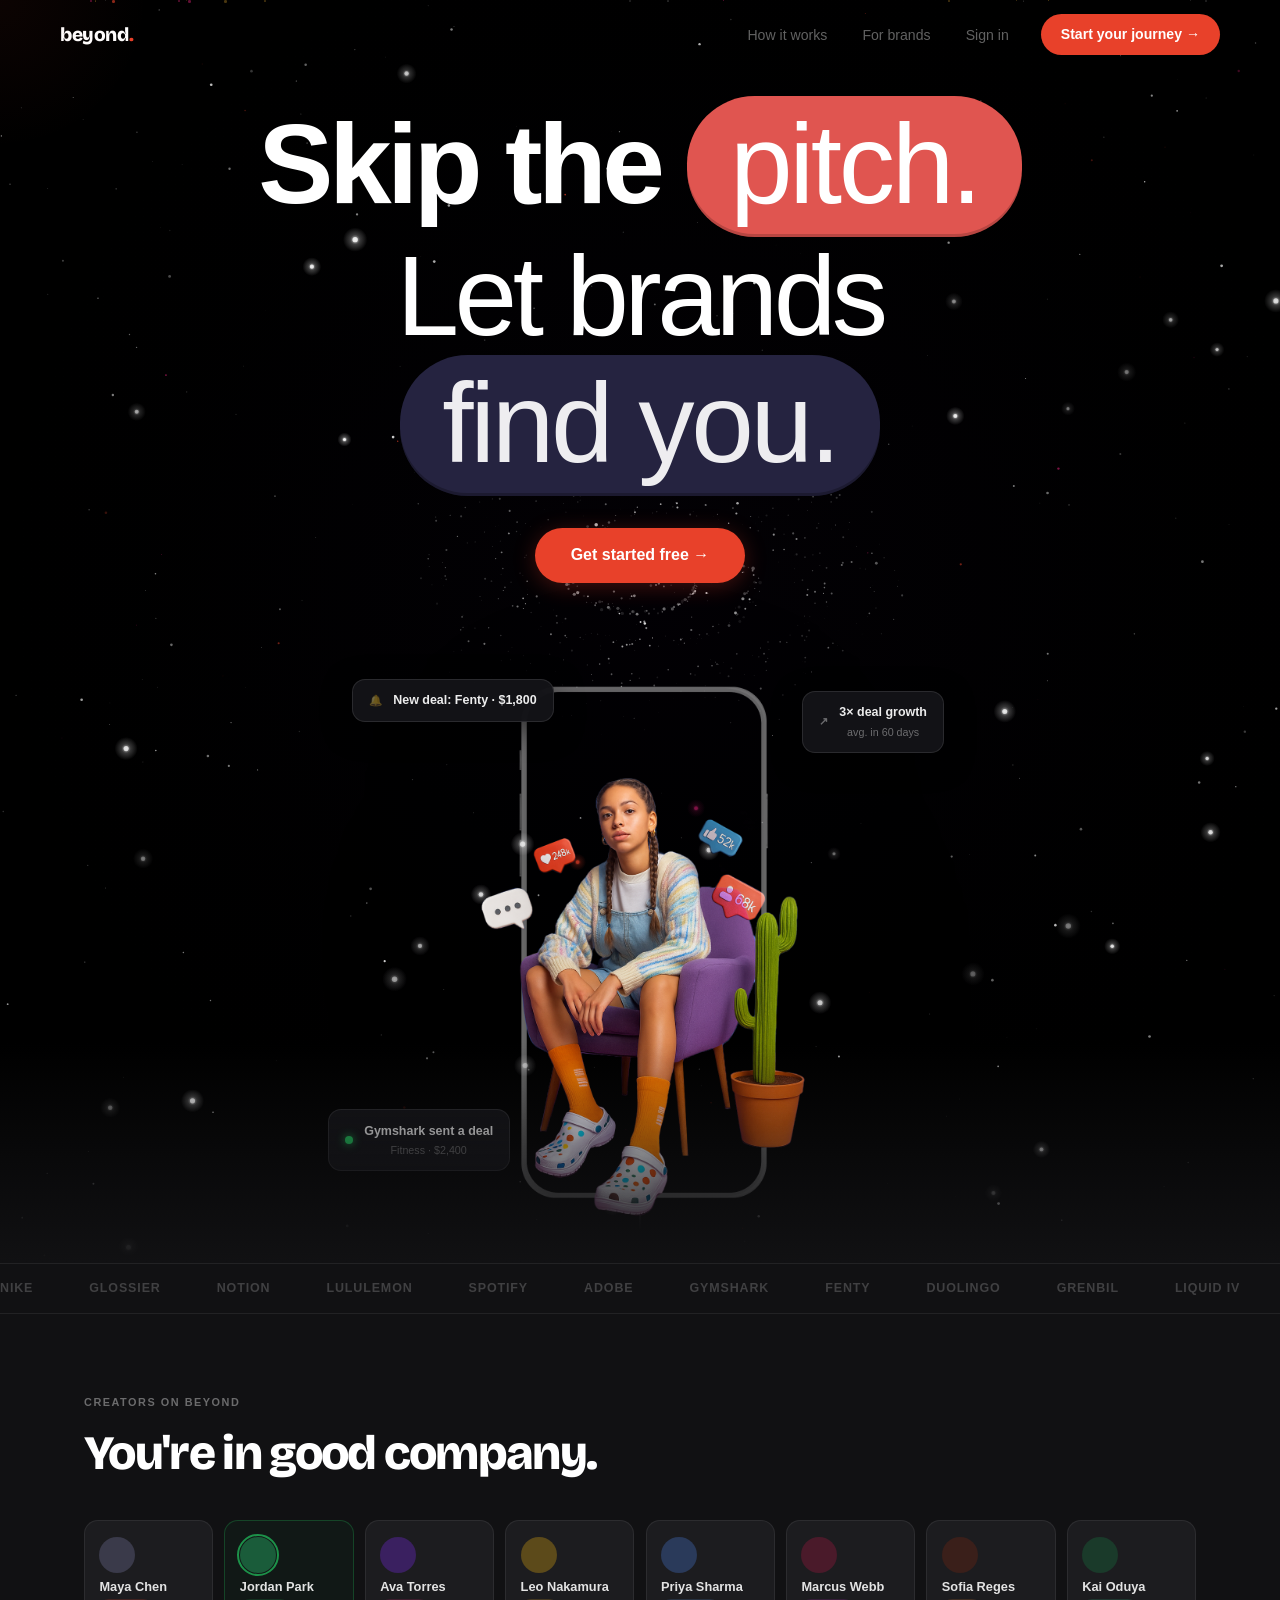
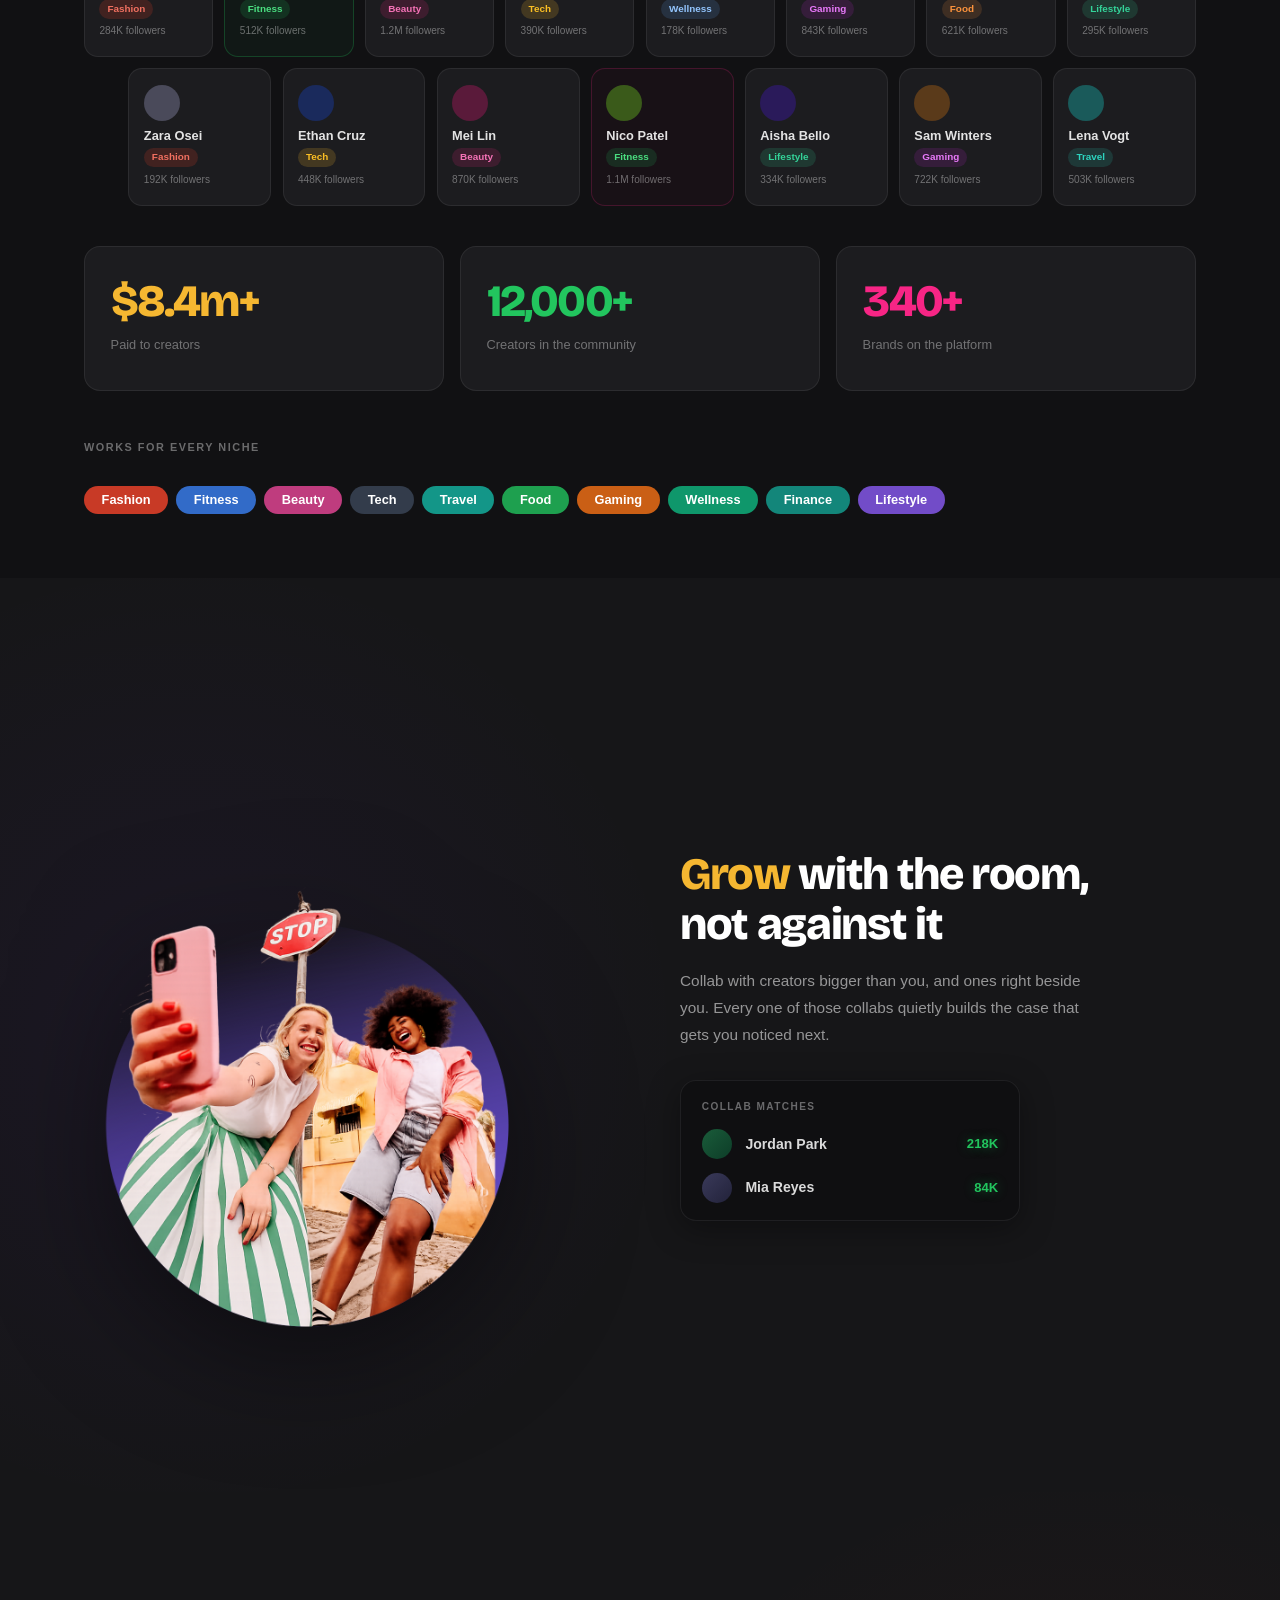
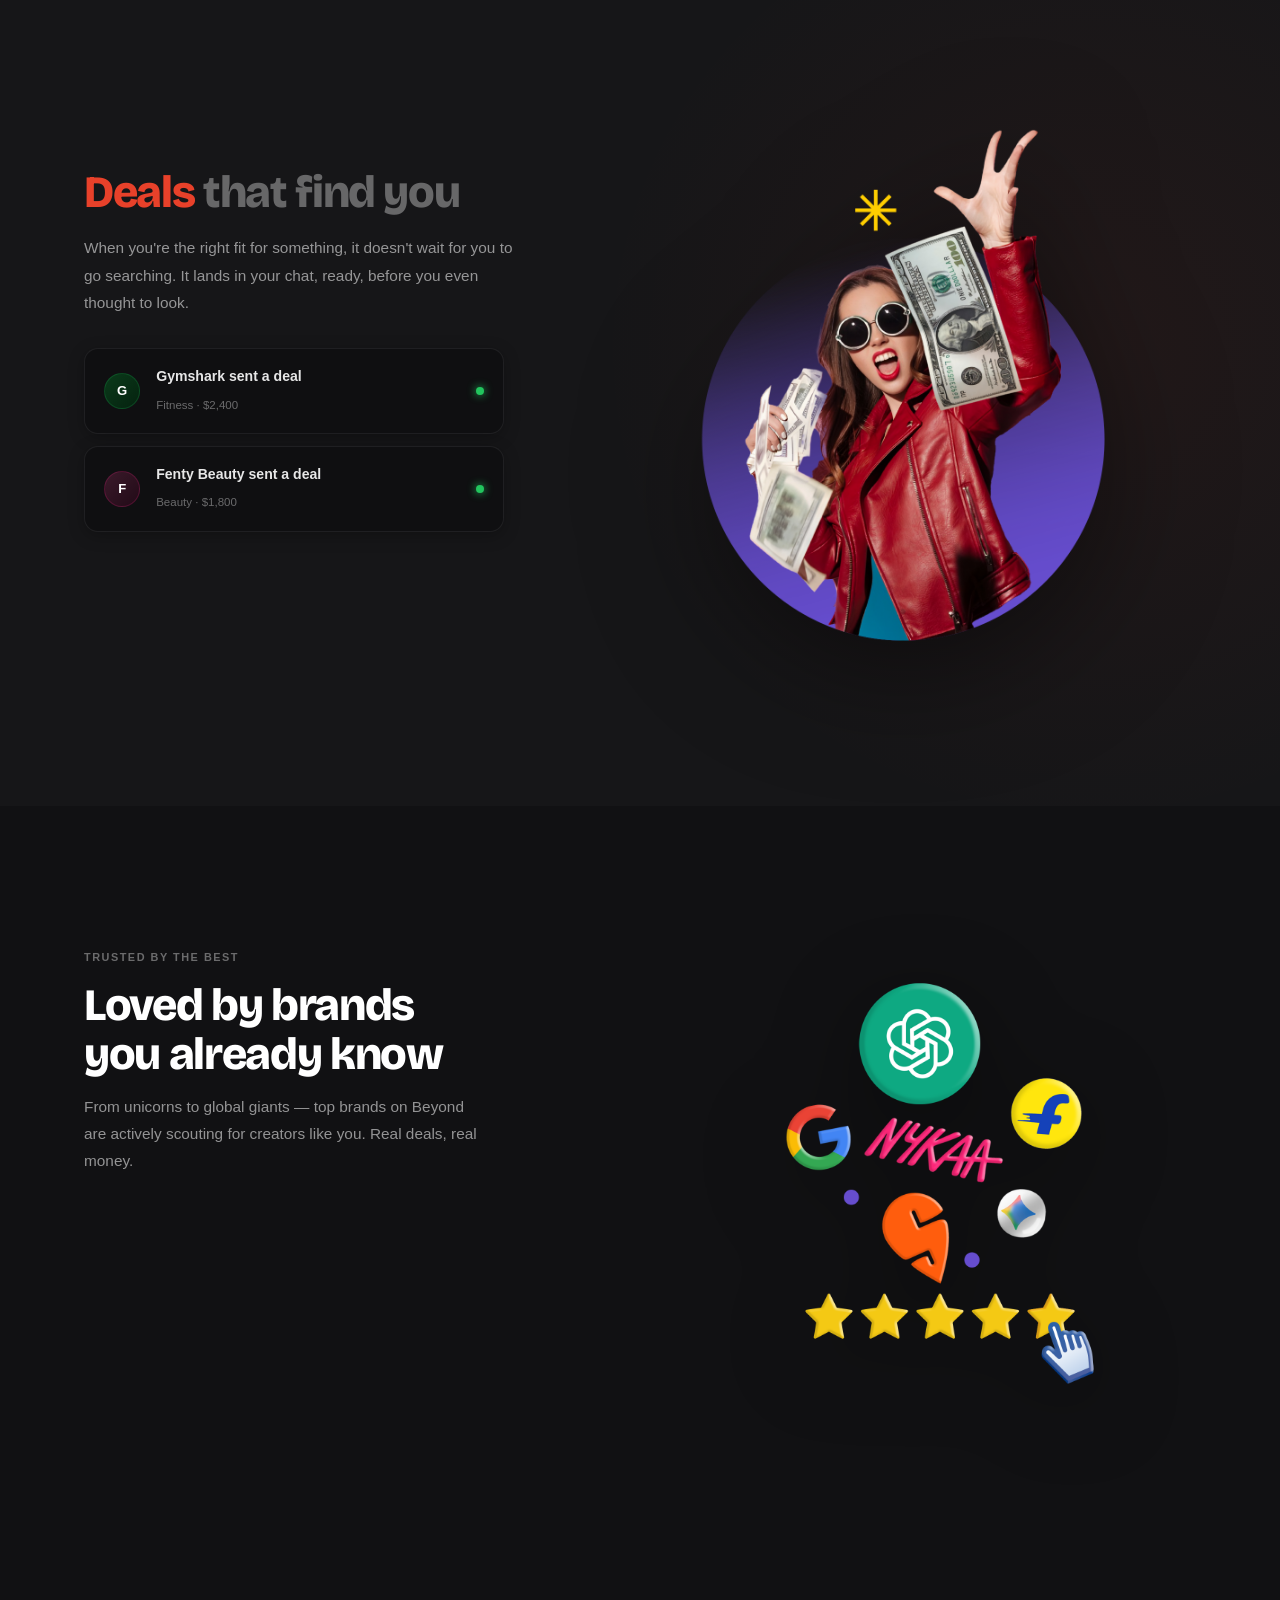
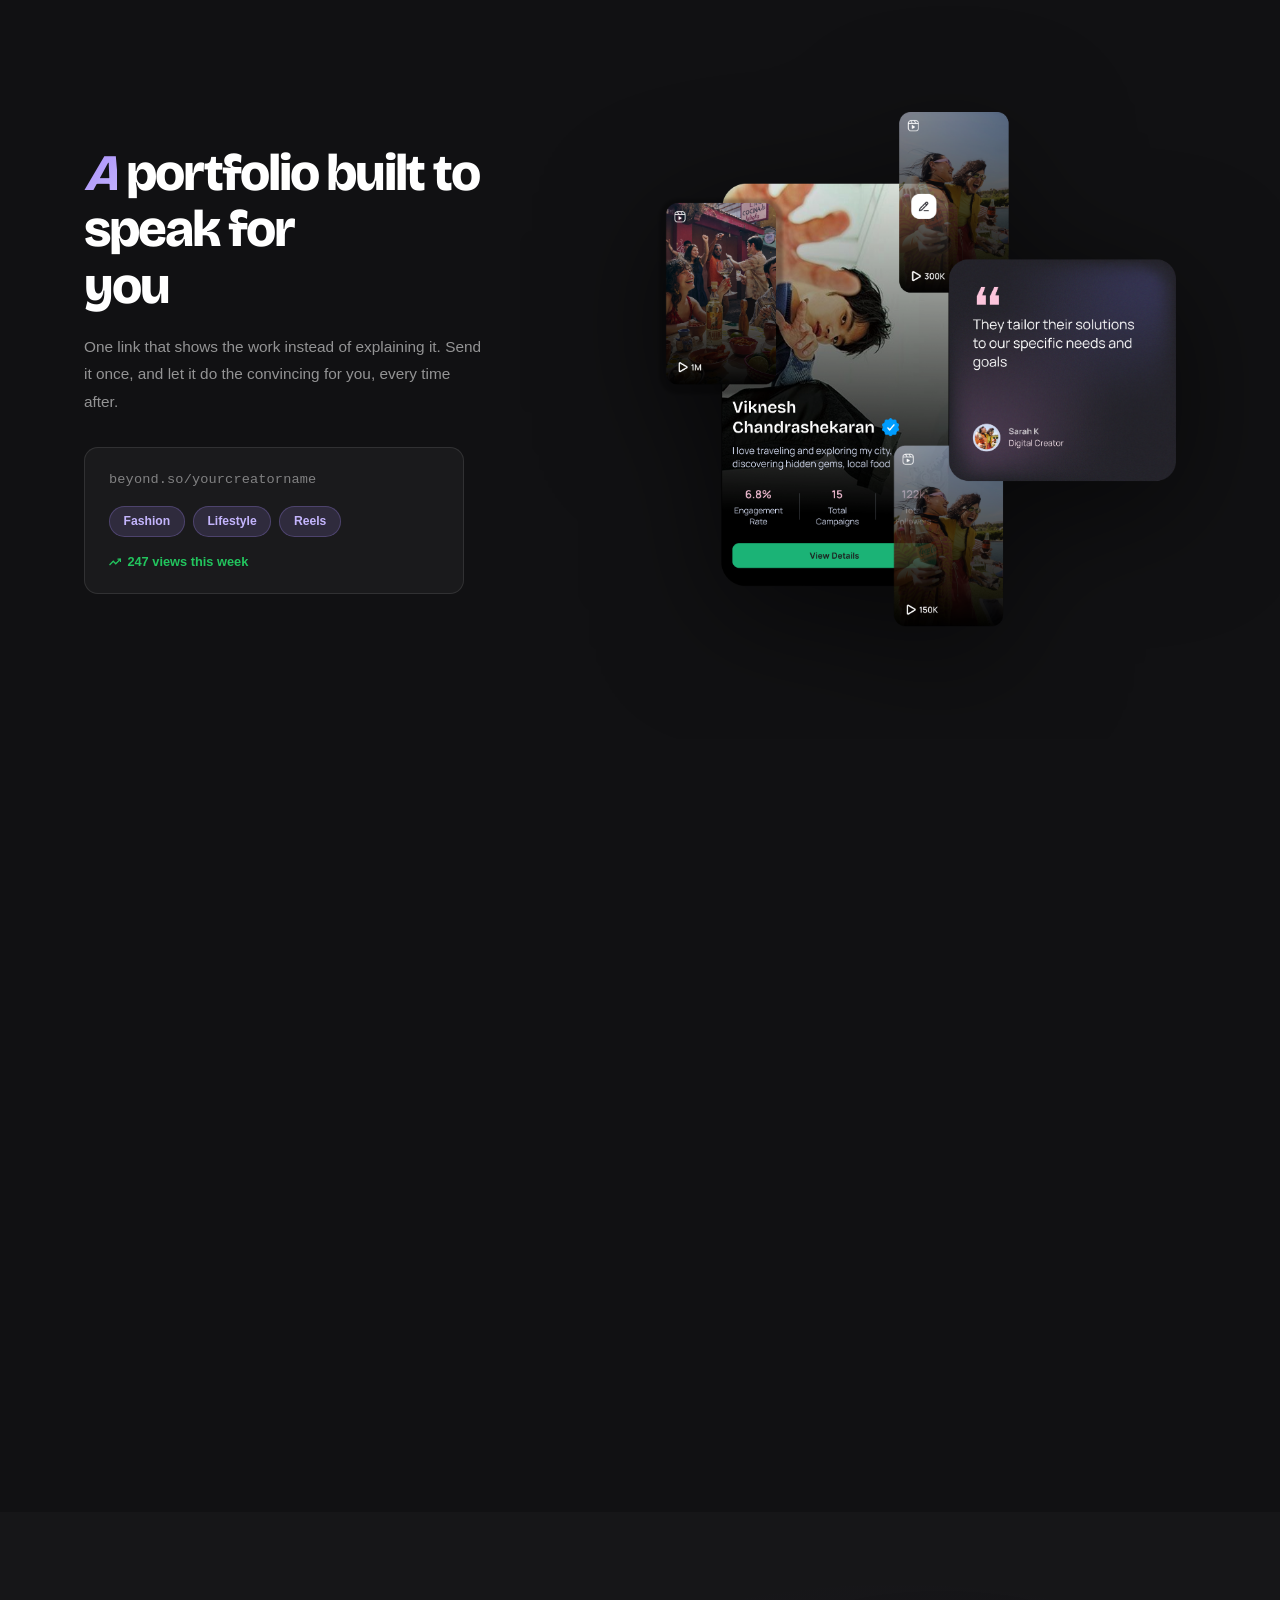
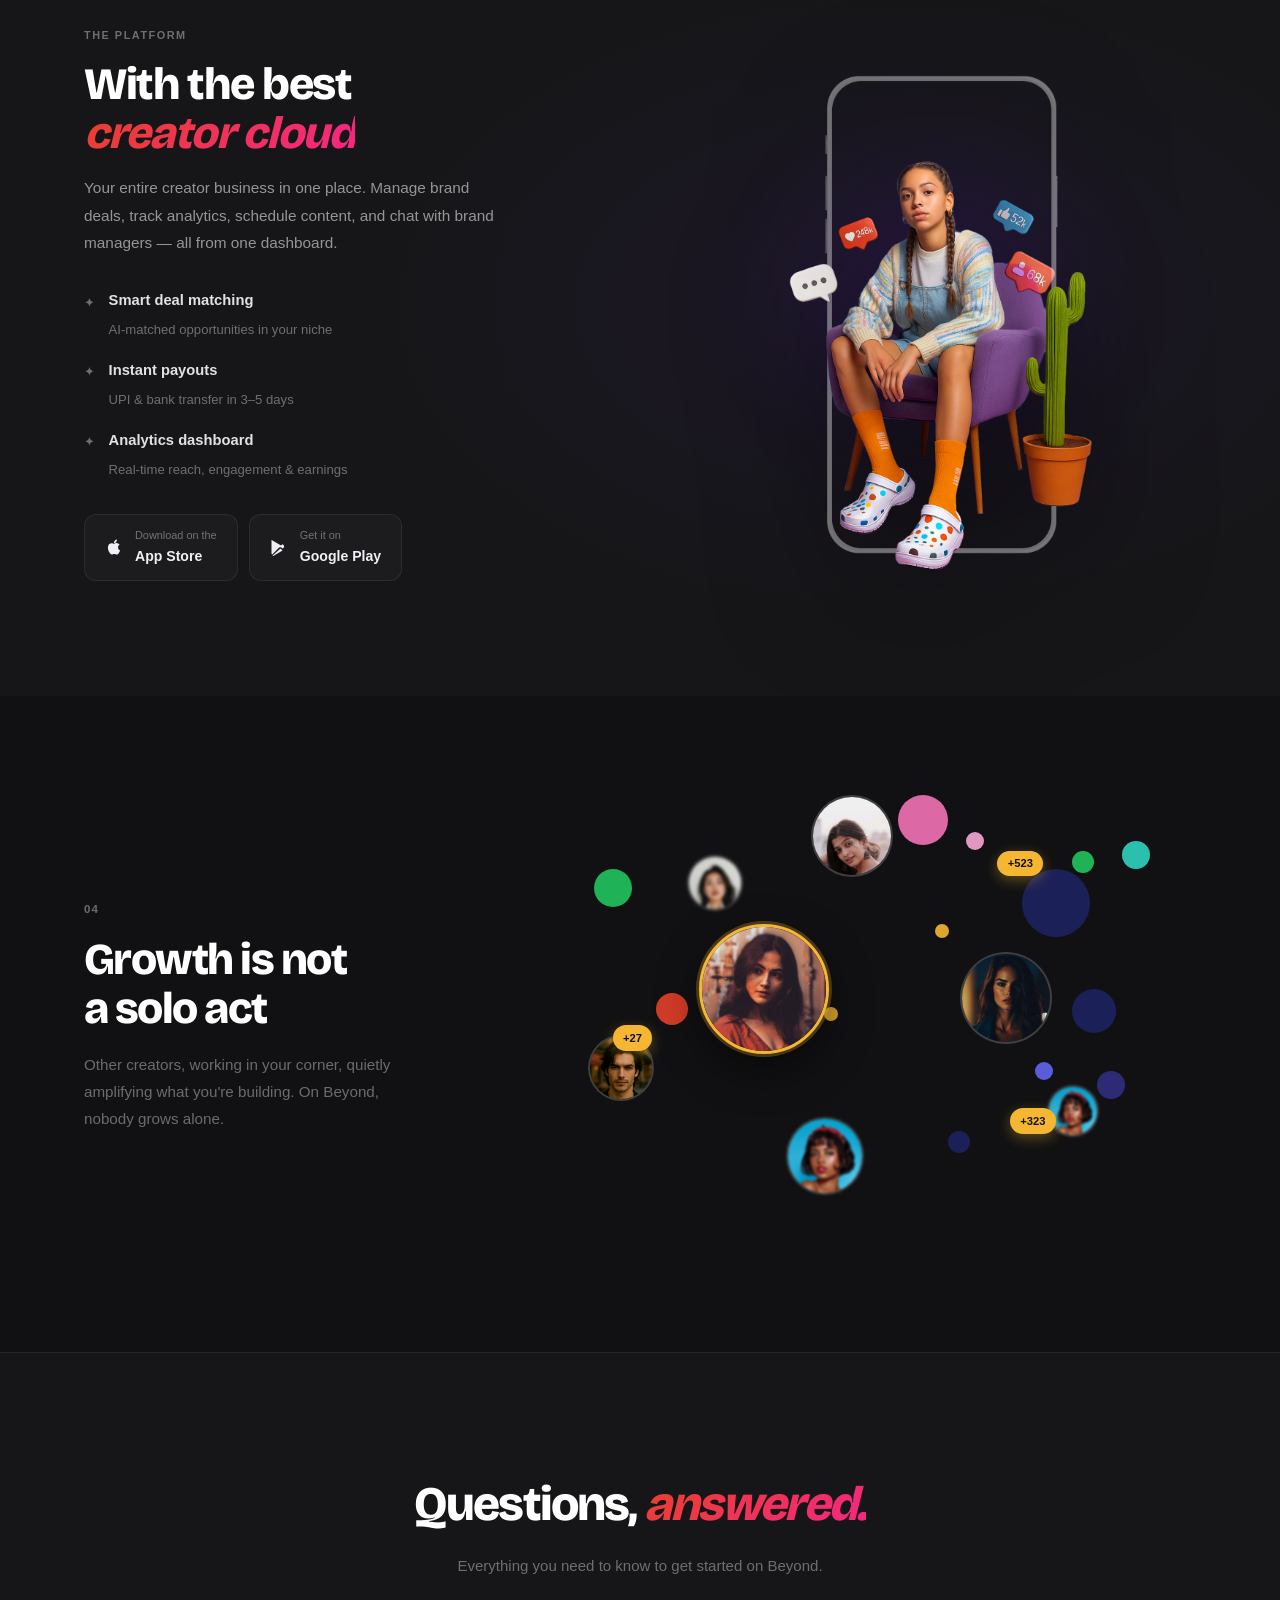
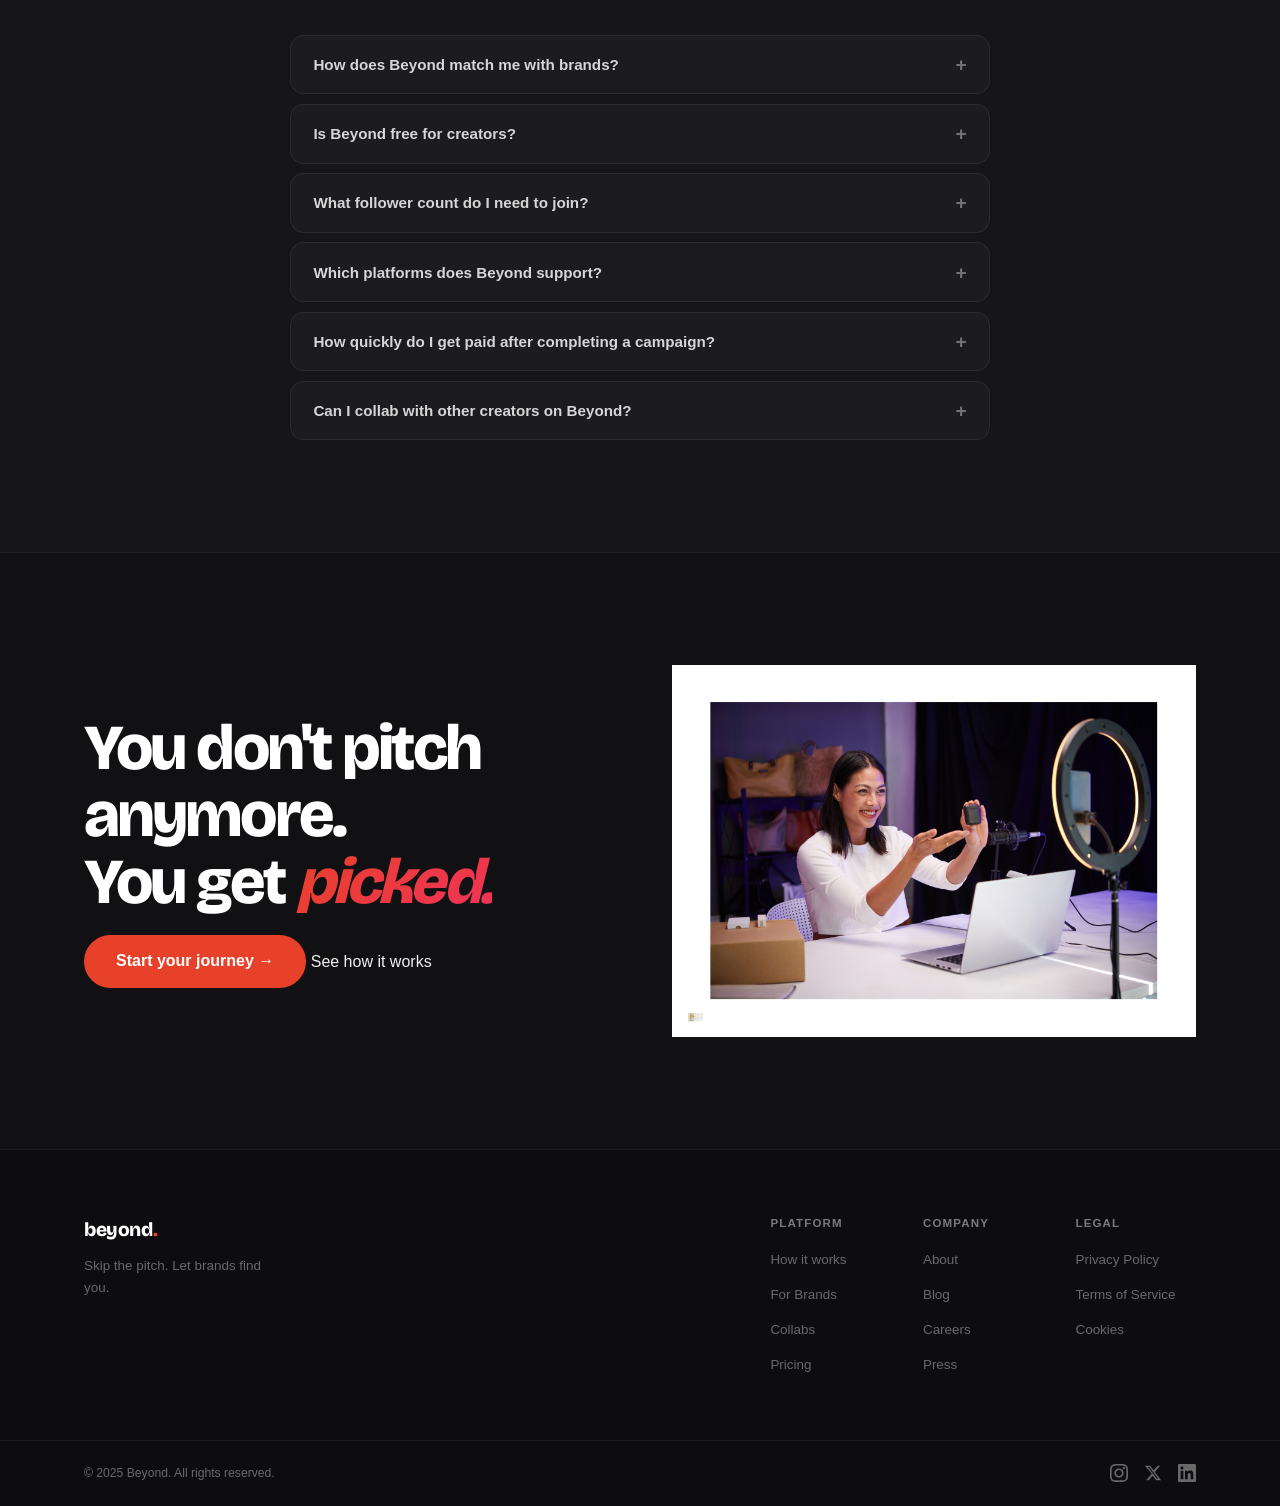
==== index.html @ c661ac60 "Update index.html" ====
<!DOCTYPE html>
<html lang="en">
<head>
  <meta charset="UTF-8" />
  <meta name="viewport" content="width=device-width, initial-scale=1.0" />
  <title>Beyond — Skip the Pitch. Let Brands Find You.</title>
  <meta name="description" content="Beyond connects creators with top brands. No pitching. No waiting. Let brands discover you and get paid for content you love creating." />
  <link rel="preconnect" href="https://fonts.googleapis.com" />
  <link rel="preconnect" href="https://fonts.gstatic.com" crossorigin />
  <link href="https://fonts.googleapis.com/css2?family=Bricolage+Grotesque:opsz,wght@12..96,300;12..96,400;12..96,500;12..96,600;12..96,700;12..96,800&display=swap" rel="stylesheet" />
  <link href="https://api.fontshare.com/v2/css?f[]=cabinet-grotesk@100,200,300,400,500,600,700,800,900&display=swap" rel="stylesheet" />
  <link rel="stylesheet" href="style.css" />
</head>
<body>

  <!-- ═══════════════════ NAV ═══════════════════ -->
  <nav class="nav" id="navbar">
    <div class="nav__inner">
      <div class="nav__left">
        <a href="#" class="nav__logo">beyond<span class="logo-dot">.</span></a>
      </div>
      <ul class="nav__links">
        <li><a href="#how-it-works">How it works</a></li>
        <li><a href="#brands">For brands</a></li>
        <li><a href="#signin">Sign in</a></li>
      </ul>
      <a href="#" class="nav__cta" id="navCta">Start your journey →</a>
      <button class="nav__hamburger" id="hamburger" aria-label="Open menu">
        <span></span><span></span><span></span>
      </button>
    </div>
  </nav>

  <!-- Mobile Nav -->
  <div class="mobile-nav" id="mobileNav">
    <button class="mobile-nav__close" id="mobileClose">✕</button>
    <ul>
      <li><a href="#how-it-works">How it works</a></li>
      <li><a href="#brands">For brands</a></li>
      <li><a href="#signin">Sign in</a></li>
    </ul>
    <a href="#" class="nav__cta" style="width:100%;justify-content:center;">Start your journey →</a>
  </div>
  <div class="nav-overlay" id="navOverlay"></div>

  <main>

    <!-- ═══════════════════ HERO ═══════════════════ -->
    <section class="hero" id="home">
      <!-- Three.js 3D background canvas -->
      <canvas id="hero3d" class="hero__3d"></canvas>

      <div class="hero__particles" id="particles"></div>

      <div class="hero__text" data-aos="fade-up">
        <h1 class="hero__headline">
          Skip the <span class="pill pill--red">pitch.</span><br />
          <span class="brands">Let brands</span><br />
          <span class="pill pill--navy">find you.</span>
        </h1>
        <div class="hero__cta-wrap">
          <a href="#" class="btn-hero" id="heroBtn">Get started free →</a>
        </div>
      </div>

      <div class="hero__visual" data-aos="fade-up" data-aos-delay="200">
        <!-- Top-left notification card -->
        <div class="hero__card hero__card--tl">
          <span class="hcard-icon">🔔</span>
          <div>
            <strong>New deal: Fenty · $1,800</strong>
          </div>
        </div>
        <!-- Top-right growth card -->
        <div class="hero__card hero__card--tr">
          <span class="hcard-arrow">↗</span>
          <div>
            <strong>3× deal growth</strong>
            <span>avg. in 60 days</span>
          </div>
        </div>
        <!-- Phone image -->
        <img src="hero-phone.png" alt="Creator in phone frame with deal notifications" class="hero__phone floating" />
        <!-- Bottom-left deal card -->
        <div class="hero__card hero__card--bl">
          <span class="hcard-dot hcard-dot--green"></span>
          <div>
            <strong>Gymshark sent a deal</strong>
            <span>Fitness · $2,400</span>
          </div>
        </div>
      </div>

      <div class="hero__scroll">
        <span>Scroll</span>
        <div class="scroll-line"></div>
      </div>
    </section>

    <!-- ═══════════════════ MARQUEE ═══════════════════ -->
    <section class="marquee-section">
      <div class="marquee-inner">
        <span>Nike</span><span>Glossier</span><span>Notion</span>
        <span>Lululemon</span><span>Spotify</span><span>Adobe</span>
        <span>Gymshark</span><span>Fenty</span><span>Duolingo</span>
        <span>Grenbil</span><span>Liquid IV</span><span>BYBRE</span>
        <span>Nike</span><span>Glossier</span><span>Notion</span>
        <span>Lululemon</span><span>Spotify</span><span>Adobe</span>
        <span>Gymshark</span><span>Fenty</span><span>Duolingo</span>
        <span>Grenbil</span><span>Liquid IV</span><span>BYBRE</span>
      </div>
    </section>

    <!-- ═══════════════════ CREATORS ═══════════════════ -->
    <section class="creators" id="how-it-works">
      <div class="container">
        <div class="creators__header" data-aos="fade-up">
          <p class="section-label">CREATORS ON BEYOND</p>
          <h2 class="creators__title">You're in good company.</h2>
        </div>

        <div class="creators__grid" data-aos="fade-up" data-aos-delay="100">
          <!-- Row 1 -->
          <div class="creators__row">
            <div class="ccard">
              <div class="ccard__av" style="--av:#3a3a4a"></div>
              <span class="ccard__name">Maya Chen</span>
              <span class="ccard__niche niche--fashion">Fashion</span>
              <span class="ccard__fans">284K followers</span>
            </div>
            <div class="ccard ccard--hl">
              <div class="ccard__av" style="--av:#1a5c3a">
                <div class="av-ring"></div>
              </div>
              <span class="ccard__name">Jordan Park</span>
              <span class="ccard__niche niche--fitness">Fitness</span>
              <span class="ccard__fans">512K followers</span>
            </div>
            <div class="ccard">
              <div class="ccard__av" style="--av:#3a2060"></div>
              <span class="ccard__name">Ava Torres</span>
              <span class="ccard__niche niche--beauty">Beauty</span>
              <span class="ccard__fans">1.2M followers</span>
            </div>
            <div class="ccard">
              <div class="ccard__av" style="--av:#5c4a1a"></div>
              <span class="ccard__name">Leo Nakamura</span>
              <span class="ccard__niche niche--tech">Tech</span>
              <span class="ccard__fans">390K followers</span>
            </div>
            <div class="ccard">
              <div class="ccard__av" style="--av:#2a3a5a"></div>
              <span class="ccard__name">Priya Sharma</span>
              <span class="ccard__niche niche--wellness">Wellness</span>
              <span class="ccard__fans">178K followers</span>
            </div>
            <div class="ccard">
              <div class="ccard__av" style="--av:#4a1a2a"></div>
              <span class="ccard__name">Marcus Webb</span>
              <span class="ccard__niche niche--gaming">Gaming</span>
              <span class="ccard__fans">843K followers</span>
            </div>
            <div class="ccard">
              <div class="ccard__av" style="--av:#3a1f1a"></div>
              <span class="ccard__name">Sofia Reges</span>
              <span class="ccard__niche niche--food">Food</span>
              <span class="ccard__fans">621K followers</span>
            </div>
            <div class="ccard">
              <div class="ccard__av" style="--av:#1a3a2a"></div>
              <span class="ccard__name">Kai Oduya</span>
              <span class="ccard__niche niche--lifestyle">Lifestyle</span>
              <span class="ccard__fans">295K followers</span>
            </div>
          </div>
          <!-- Row 2 (slightly offset) -->
          <div class="creators__row creators__row--shift">
            <div class="ccard">
              <div class="ccard__av" style="--av:#4a4a5a"></div>
              <span class="ccard__name">Zara Osei</span>
              <span class="ccard__niche niche--fashion">Fashion</span>
              <span class="ccard__fans">192K followers</span>
            </div>
            <div class="ccard">
              <div class="ccard__av" style="--av:#1a2a5c"></div>
              <span class="ccard__name">Ethan Cruz</span>
              <span class="ccard__niche niche--tech">Tech</span>
              <span class="ccard__fans">448K followers</span>
            </div>
            <div class="ccard">
              <div class="ccard__av" style="--av:#5a1a3a"></div>
              <span class="ccard__name">Mei Lin</span>
              <span class="ccard__niche niche--beauty">Beauty</span>
              <span class="ccard__fans">870K followers</span>
            </div>
            <div class="ccard ccard--hl2">
              <div class="ccard__av" style="--av:#3a5a1a"></div>
              <span class="ccard__name">Nico Patel</span>
              <span class="ccard__niche niche--fitness">Fitness</span>
              <span class="ccard__fans">1.1M followers</span>
            </div>
            <div class="ccard">
              <div class="ccard__av" style="--av:#2a1a5a"></div>
              <span class="ccard__name">Aisha Bello</span>
              <span class="ccard__niche niche--lifestyle">Lifestyle</span>
              <span class="ccard__fans">334K followers</span>
            </div>
            <div class="ccard">
              <div class="ccard__av" style="--av:#5a3a1a"></div>
              <span class="ccard__name">Sam Winters</span>
              <span class="ccard__niche niche--gaming">Gaming</span>
              <span class="ccard__fans">722K followers</span>
            </div>
            <div class="ccard">
              <div class="ccard__av" style="--av:#1a5a5a"></div>
              <span class="ccard__name">Lena Vogt</span>
              <span class="ccard__niche niche--travel">Travel</span>
              <span class="ccard__fans">503K followers</span>
            </div>
          </div>
        </div>

        <!-- Stats -->
        <div class="stats-grid" data-aos="fade-up" data-aos-delay="150">
          <div class="stat-card">
            <span class="stat-num stat--yellow" id="stat1">$8.4m+</span>
            <span class="stat-lbl">Paid to creators</span>
          </div>
          <div class="stat-card">
            <span class="stat-num stat--green" id="stat2">12,000+</span>
            <span class="stat-lbl">Creators in the community</span>
          </div>
          <div class="stat-card">
            <span class="stat-num stat--pink" id="stat3">340+</span>
            <span class="stat-lbl">Brands on the platform</span>
          </div>
        </div>

        <!-- Niche pills -->
        <div class="niches" data-aos="fade-up" data-aos-delay="200">
          <p class="section-label">WORKS FOR EVERY NICHE</p>
          <div class="niches__row">
            <button class="npill npill--fashion">Fashion</button>
            <button class="npill npill--fitness">Fitness</button>
            <button class="npill npill--beauty">Beauty</button>
            <button class="npill npill--tech">Tech</button>
            <button class="npill npill--travel">Travel</button>
            <button class="npill npill--food">Food</button>
            <button class="npill npill--gaming">Gaming</button>
            <button class="npill npill--wellness">Wellness</button>
            <button class="npill npill--finance">Finance</button>
            <button class="npill npill--lifestyle">Lifestyle</button>
          </div>
        </div>
      </div>
    </section>

    <!-- ═══════════════════ GROW — COLLAB ═══════════════════ -->
    <section class="fsec" id="grow">
      <div class="container fsec__inner">
        <div class="fsec__img-col" data-aos="fade-right">
          <img src="girls-selfie.png" alt="Two creators taking a selfie" class="fsec__circle-img floating-slow" />
        </div>
        <div class="fsec__text-col" data-aos="fade-left">
          <h2 class="fsec__title">
            <span class="accent-yellow">Grow</span> with the room,<br />not against it
          </h2>
          <p class="fsec__body">
            Collab with creators bigger than you, and ones right beside you. Every one of those collabs quietly builds the case that gets you noticed next.
          </p>
          <div class="ui-panel" data-aos="fade-up" data-aos-delay="150">
            <span class="ui-panel__label">COLLAB MATCHES</span>
            <div class="ui-row">
              <div class="ui-av" style="background:linear-gradient(135deg,#1a5c3a,#0d3d28)"></div>
              <span class="ui-name">Jordan Park</span>
              <span class="ui-stat ui-stat--green">218K</span>
            </div>
            <div class="ui-row">
              <div class="ui-av" style="background:linear-gradient(135deg,#3a3a5a,#22223a)"></div>
              <span class="ui-name">Mia Reyes</span>
              <span class="ui-stat ui-stat--green">84K</span>
            </div>
          </div>
        </div>
      </div>
    </section>

    <!-- ═══════════════════ DEALS ═══════════════════ -->
    <section class="fsec fsec--flip" id="deals">
      <div class="container fsec__inner">
        <div class="fsec__text-col" data-aos="fade-right">
          <h2 class="fsec__title">
            <span class="accent-red">Deals</span>
            <span class="accent-muted"> that find you</span>
          </h2>
          <p class="fsec__body">
            When you're the right fit for something, it doesn't wait for you to go searching. It lands in your chat, ready, before you even thought to look.
          </p>
          <div class="deal-stack" id="dealStack">
            <div class="deal-card">
              <div class="deal-av deal-av--g">G</div>
              <div class="deal-info">
                <strong>Gymshark sent a deal</strong>
                <span>Fitness · $2,400</span>
              </div>
              <span class="deal-dot"></span>
            </div>
            <div class="deal-card">
              <div class="deal-av deal-av--f">F</div>
              <div class="deal-info">
                <strong>Fenty Beauty sent a deal</strong>
                <span>Beauty · $1,800</span>
              </div>
              <span class="deal-dot"></span>
            </div>
          </div>
        </div>
        <div class="fsec__img-col" data-aos="fade-left">
          <img src="money-girl.png" alt="Creator celebrating deals" class="fsec__circle-img floating-slow" />
        </div>
      </div>
    </section>

    <!-- ═══════════════════ SOCIAL PROOF / BRANDS ═══════════════════ -->
    <section class="brands-proof" id="brands">
      <div class="container brands-proof__inner">
        <div class="brands-proof__text" data-aos="fade-right">
          <p class="section-label">TRUSTED BY THE BEST</p>
          <h2 class="brands-proof__title">Loved by brands<br />you already know</h2>
          <p class="brands-proof__body">
            From unicorns to global giants — top brands on Beyond are actively scouting for creators like you. Real deals, real money.
          </p>
          <div class="brand-reviews">
            <div class="brev-card">
              <div class="brev-stars">★★★★★</div>
              <p>"Beyond tripled our influencer ROI in 3 months."</p>
              <span>— Growth Lead, Gymshark</span>
            </div>
            <div class="brev-card">
              <div class="brev-stars">★★★★★</div>
              <p>"The creator quality here is genuinely unmatched."</p>
              <span>— Marketing, Fenty Beauty</span>
            </div>
          </div>
        </div>
        <div class="brands-proof__image" data-aos="fade-left">
          <img src="brands-stars.png" alt="Top brand logos and 5-star ratings" class="floating" />
        </div>
      </div>
    </section>

    <!-- ═══════════════════ PORTFOLIO SECTION ═══════════════════ -->
    <section class="portfolio-sec" id="portfolio">
      <div class="container portfolio-sec__inner">

        <!-- LEFT TEXT -->
        <div class="portfolio-sec__text" data-aos="fade-right">
          <h2 class="portfolio-sec__title">
            <span class="portfolio-sec__a">A</span> portfolio built to<br />speak for<br />you
          </h2>
          <p class="portfolio-sec__body">
            One link that shows the work instead of explaining it. Send
            it once, and let it do the convincing for you, every time after.
          </p>

          <!-- URL preview card -->
          <div class="portfolio-card" data-aos="fade-up" data-aos-delay="150">
            <span class="portfolio-card__url">beyond.so/yourcreatorname</span>
            <div class="portfolio-card__tags">
              <span class="pc-tag">Fashion</span>
              <span class="pc-tag">Lifestyle</span>
              <span class="pc-tag">Reels</span>
            </div>
            <span class="portfolio-card__views">
              <svg width="12" height="12" viewBox="0 0 24 24" fill="none" stroke="currentColor" stroke-width="2.5"><polyline points="23 6 13.5 15.5 8.5 10.5 1 18"/><polyline points="17 6 23 6 23 12"/></svg>
              247 views this week
            </span>
          </div>
        </div>

        <!-- RIGHT IMAGE -->
        <div class="portfolio-sec__img-col" data-aos="fade-left">
          <img
            src="portfolio-mockup.png"
            alt="Creator portfolio mockup showing profile card and testimonial"
            class="portfolio-sec__img"
          />
        </div>

      </div>
    </section>

    <!-- ═══════════════════ DMS SECTION ═══════════════════ -->
    <section class="dms-sec" id="dms">
      <div class="container dms-sec__inner">

        <!-- LEFT: image (placeholder until real asset arrives) -->
        <div class="dms-sec__img-col" data-aos="fade-right">
          <div class="dms-placeholder">
            <img
              src="dm-mockup.png"
              alt="DMs that never miss a lead — phone mockup"
              class="dms-img"
              onerror="this.closest('.dms-placeholder').classList.add('dms-placeholder--empty')"
            />
            <!-- Shown only when image missing -->
            <div class="dms-placeholder__label">
              📱 Drop <code>dm-mockup.png</code> in <code>images/</code>
            </div>
          </div>
        </div>

        <!-- RIGHT: text -->
        <div class="dms-sec__text" data-aos="fade-left">
          <span class="dms-sec__num">01</span>
          <h2 class="dms-sec__title">
            <em class="dms-sec__dm">DMs</em> that never<br />miss a lead
          </h2>
          <p class="dms-sec__body">
            Every message answered, every lead followed up,
            automatically — so nothing slips through just because
            you were offline.
          </p>
        </div>

      </div>
    </section>

    <!-- ═══════════════════ APP SECTION ═══════════════════ -->
    <section class="app-sec">
      <div class="container">
        <div class="app-sec__inner">
          <div class="app-sec__left" data-aos="fade-right">
            <p class="section-label">THE PLATFORM</p>
            <h2 class="app-sec__title">With the best<br /><em>creator cloud</em></h2>
            <p class="app-sec__body">
              Your entire creator business in one place. Manage brand deals, track analytics, schedule content, and chat with brand managers — all from one dashboard.
            </p>
            <div class="app-features">
              <div class="app-feat">
                <span class="app-feat__icon">✦</span>
                <div>
                  <strong>Smart deal matching</strong>
                  <span>AI-matched opportunities in your niche</span>
                </div>
              </div>
              <div class="app-feat">
                <span class="app-feat__icon">✦</span>
                <div>
                  <strong>Instant payouts</strong>
                  <span>UPI & bank transfer in 3–5 days</span>
                </div>
              </div>
              <div class="app-feat">
                <span class="app-feat__icon">✦</span>
                <div>
                  <strong>Analytics dashboard</strong>
                  <span>Real-time reach, engagement & earnings</span>
                </div>
              </div>
            </div>
            <div class="app-badges">
              <a href="#" class="app-badge" id="appBadge1">
                <svg viewBox="0 0 24 24" fill="currentColor" width="18"><path d="M18.71 19.5c-.83 1.24-1.71 2.45-3.05 2.47-1.34.03-1.77-.79-3.29-.79-1.53 0-2 .77-3.27.82-1.31.05-2.3-1.32-3.14-2.53C4.25 17 2.94 12.45 4.7 9.39c.87-1.52 2.43-2.48 4.12-2.51 1.28-.02 2.5.87 3.29.87.78 0 2.26-1.07 3.8-.91.65.03 2.47.26 3.64 1.98-.09.06-2.17 1.28-2.15 3.81.03 3.02 2.65 4.03 2.68 4.04-.03.07-.42 1.44-1.38 2.83M13 3.5c.73-.83 1.94-1.46 2.94-1.5.13 1.17-.34 2.35-1.04 3.19-.69.85-1.83 1.51-2.95 1.42-.15-1.15.41-2.35 1.05-3.11z"/></svg>
                <div><small>Download on the</small><strong>App Store</strong></div>
              </a>
              <a href="#" class="app-badge" id="appBadge2">
                <svg viewBox="0 0 24 24" fill="currentColor" width="18"><path d="M3.18 23.76c.35.19.74.24 1.12.14l12.44-7.18-2.77-2.77-10.79 9.81zm-1.18-20.3v17.08c0 .59.33 1.1.83 1.38l.12.07 9.56-9.57-9.56-9.56-.12.07c-.5.28-.83.79-.83 1.38v.13zm13.96 8.08l-2.3-2.3-11.06-6.39c-.38-.22-.82-.22-1.18-.04l10.77 9.79 3.77-1.06zM18.5 9.5l-2.06-1.19-2.79 2.8 2.79 2.79 2.06-1.19c.59-.34.59-1.27 0-1.61z"/></svg>
                <div><small>Get it on</small><strong>Google Play</strong></div>
              </a>
            </div>
          </div>
          <div class="app-sec__right" data-aos="fade-left">
            <div class="app-phone-glow"></div>
            <img src="hero-phone.png" alt="Beyond app dashboard" class="app-phone-img floating" />
          </div>
        </div>
      </div>
    </section>

    <!-- ═══════════════════ GROWTH / CREATOR CLUSTER ═══════════════════ -->
    <section class="growth" id="growth">
      <div class="container growth__inner">

        <!-- LEFT TEXT -->
        <div class="growth__text" data-aos="fade-right">
          <span class="growth__num">04</span>
          <h2 class="growth__title">Growth is not<br />a solo act</h2>
          <p class="growth__body">
            Other creators, working in your corner, quietly amplifying
            what you're building. On Beyond, nobody grows alone.
          </p>
        </div>

        <!-- RIGHT BUBBLE CLUSTER -->
        <div class="growth__cluster" id="growthCluster" data-aos="fade-left">

          <!-- ── AVATAR CIRCLES ── -->
          <div class="bubble av" style="--s:82px;  --t:2%;  --l:38%; --delay:0s">
            <img src="av-top.jpg" alt="Creator" />
          </div>
          <div class="bubble av" style="--s:56px;  --t:15%; --l:18%; --delay:1.2s; filter:blur(1.5px)">
            <img src="av-topleft.jpg" alt="Creator" />
          </div>
          <div class="bubble av av--center" style="--s:130px; --t:30%; --l:20%; --delay:.5s">
            <img src="av-center.jpg" alt="Creator" />
          </div>
          <div class="bubble av" style="--s:66px;  --t:54%; --l:2%;  --delay:1.8s">
            <img src="av-left.jpg" alt="Creator" />
          </div>
          <div class="bubble av" style="--s:78px;  --t:72%; --l:34%; --delay:.9s; filter:blur(1px)">
            <img src="av-bottom.jpg" alt="Creator" />
          </div>
          <div class="bubble av" style="--s:92px;  --t:36%; --l:62%; --delay:.3s">
            <img src="av-right.jpg" alt="Creator" />
          </div>
          <div class="bubble av" style="--s:52px;  --t:65%; --l:76%; --delay:1.5s; filter:blur(1px)">
            <img src="av-bottomright.jpg" alt="Creator" />
          </div>

          <!-- ── DECORATIVE DOTS ── -->
          <div class="bubble dot" style="--s:50px; --t:2%;  --l:52%; background:#f472b6;  --delay:0s;   --dur:6s"></div>
          <div class="bubble dot" style="--s:18px; --t:10%; --l:63%; background:#f9a8d4;  --delay:.8s;  --dur:8s"></div>
          <div class="bubble dot" style="--s:38px; --t:18%; --l:3%;  background:#22c55e;  --delay:1.2s; --dur:7s"></div>
          <div class="bubble dot" style="--s:32px; --t:45%; --l:13%; background:#e8412a;  --delay:.4s;  --dur:6.5s"></div>
          <div class="bubble dot" style="--s:14px; --t:48%; --l:40%; background:#f5b731;  --delay:1.8s; --dur:5s"></div>
          <div class="bubble dot" style="--s:68px; --t:18%; --l:72%; background:#1e2260;  --delay:.6s;  --dur:9s"></div>
          <div class="bubble dot" style="--s:44px; --t:44%; --l:80%; background:#1e2260;  --delay:1.5s; --dur:8s"></div>
          <div class="bubble dot" style="--s:28px; --t:62%; --l:84%; background:#312e81;  --delay:.3s;  --dur:7.5s"></div>
          <div class="bubble dot" style="--s:28px; --t:12%; --l:88%; background:#2dd4bf;  --delay:2s;   --dur:6.5s"></div>
          <div class="bubble dot" style="--s:22px; --t:14%; --l:80%; background:#22c55e;  --delay:.9s;  --dur:5.5s"></div>
          <div class="bubble dot" style="--s:18px; --t:60%; --l:74%; background:#6366f1;  --delay:1.1s; --dur:7s"></div>
          <div class="bubble dot" style="--s:14px; --t:30%; --l:58%; background:#f5b731;  --delay:1.6s; --dur:5.5s"></div>
          <div class="bubble dot" style="--s:22px; --t:75%; --l:60%; background:#1e2260;  --delay:.7s;  --dur:8.5s"></div>

          <!-- ── FOLLOWER BADGES ── -->
          <div class="growth-badge" style="--t:14%; --l:68%">+523</div>
          <div class="growth-badge" style="--t:52%; --l:6%">+27</div>
          <div class="growth-badge" style="--t:70%; --l:70%">+323</div>

        </div>
      </div>
    </section>

    <!-- ═══════════════════ FAQ ═══════════════════ -->
    <section class="faq" id="faq">
      <div class="container">
        <div class="faq__head" data-aos="fade-up">
          <h2 class="faq__title">Questions, <em>answered.</em></h2>
          <p class="faq__sub">Everything you need to know to get started on Beyond.</p>
        </div>
        <div class="faq__list" data-aos="fade-up" data-aos-delay="100">

          <div class="faq__item">
            <button class="faq__q" aria-expanded="false">
              <span>How does Beyond match me with brands?</span>
              <span class="faq__icon">+</span>
            </button>
            <div class="faq__a">
              <p>Our AI analyses your content style, engagement metrics, audience demographics, and past performance to surface the most relevant brand opportunities — no manual searching needed.</p>
            </div>
          </div>

          <div class="faq__item">
            <button class="faq__q" aria-expanded="false">
              <span>Is Beyond free for creators?</span>
              <span class="faq__icon">+</span>
            </button>
            <div class="faq__a">
              <p>Yes! Beyond is completely free for creators. We take a small platform fee only when you successfully complete a brand deal — we only win when you win.</p>
            </div>
          </div>

          <div class="faq__item">
            <button class="faq__q" aria-expanded="false">
              <span>What follower count do I need to join?</span>
              <span class="faq__icon">+</span>
            </button>
            <div class="faq__a">
              <p>We welcome creators of all sizes — from nano-creators (1K followers) to mega influencers. Brands on Beyond look for quality engagement, not just raw numbers.</p>
            </div>
          </div>

          <div class="faq__item">
            <button class="faq__q" aria-expanded="false">
              <span>Which platforms does Beyond support?</span>
              <span class="faq__icon">+</span>
            </button>
            <div class="faq__a">
              <p>Beyond supports Instagram, YouTube, TikTok, Twitter/X, LinkedIn, and more. Connect all your accounts and let brands discover your full reach.</p>
            </div>
          </div>

          <div class="faq__item">
            <button class="faq__q" aria-expanded="false">
              <span>How quickly do I get paid after completing a campaign?</span>
              <span class="faq__icon">+</span>
            </button>
            <div class="faq__a">
              <p>Once a brand approves your content, payments are processed within 3–5 business days to your UPI ID or bank account. No invoicing required.</p>
            </div>
          </div>

          <div class="faq__item">
            <button class="faq__q" aria-expanded="false">
              <span>Can I collab with other creators on Beyond?</span>
              <span class="faq__icon">+</span>
            </button>
            <div class="faq__a">
              <p>Absolutely! Our Collab feature lets you team up with other creators, pitch joint campaigns, and split earnings automatically. Brands love creator duos.</p>
            </div>
          </div>

        </div>
      </div>
    </section>

    <!-- ═══════════════════ FOOTER CTA ═══════════════════ -->
    <section class="ftcta">
      <div class="container ftcta__inner">
        <div class="ftcta__text" data-aos="fade-right">
          <h2 class="ftcta__headline">
            <span class="ftcta__dim">You don't pitch<br />anymore.</span><br />
            <span class="ftcta__white">You get </span><span class="ftcta__picked">picked.</span>
          </h2>
          <div class="ftcta__btns">
            <a href="#" class="nav__cta nav__cta--lg" id="footerCta">Start your journey →</a>
            <a href="#how-it-works" class="ftcta__ghost">See how it works</a>
          </div>
        </div>
        <div class="ftcta__img-col" data-aos="fade-left">
          <div class="ftcta__card">
            <img src="footer-girl.png" alt="Creator smiling and recording content" class="ftcta__card-img" />
          </div>
        </div>
      </div>
    </section>

  </main>

  <!-- ═══════════════════ FOOTER ═══════════════════ -->
  <footer class="footer">
    <div class="container footer__inner">
      <div class="footer__brand">
        <span class="nav__logo">beyond<span class="logo-dot">.</span></span>
        <p>Skip the pitch. Let brands find you.</p>
      </div>
      <div class="footer__cols">
        <div class="footer__col">
          <h4>Platform</h4>
          <a href="#">How it works</a>
          <a href="#">For Brands</a>
          <a href="#">Collabs</a>
          <a href="#">Pricing</a>
        </div>
        <div class="footer__col">
          <h4>Company</h4>
          <a href="#">About</a>
          <a href="#">Blog</a>
          <a href="#">Careers</a>
          <a href="#">Press</a>
        </div>
        <div class="footer__col">
          <h4>Legal</h4>
          <a href="#">Privacy Policy</a>
          <a href="#">Terms of Service</a>
          <a href="#">Cookies</a>
        </div>
      </div>
    </div>
    <div class="footer__bar">
      <div class="container footer__bar-inner">
        <span>© 2025 Beyond. All rights reserved.</span>
        <div class="footer__socials">
          <a href="#" aria-label="Instagram"><svg viewBox="0 0 24 24" fill="currentColor" width="18"><path d="M12 2.163c3.204 0 3.584.012 4.85.07 3.252.148 4.771 1.691 4.919 4.919.058 1.265.069 1.645.069 4.849 0 3.205-.012 3.584-.069 4.849-.149 3.225-1.664 4.771-4.919 4.919-1.266.058-1.644.07-4.85.07-3.204 0-3.584-.012-4.849-.07-3.26-.149-4.771-1.699-4.919-4.92-.058-1.265-.07-1.644-.07-4.849 0-3.204.013-3.583.07-4.849.149-3.227 1.664-4.771 4.919-4.919 1.266-.057 1.645-.069 4.849-.069zm0-2.163c-3.259 0-3.667.014-4.947.072-4.358.2-6.78 2.618-6.98 6.98-.059 1.281-.073 1.689-.073 4.948 0 3.259.014 3.668.072 4.948.2 4.358 2.618 6.78 6.98 6.98 1.281.058 1.689.072 4.948.072 3.259 0 3.668-.014 4.948-.072 4.354-.2 6.782-2.618 6.979-6.98.059-1.28.073-1.689.073-4.948 0-3.259-.014-3.667-.072-4.947-.196-4.354-2.617-6.78-6.979-6.98-1.281-.059-1.69-.073-4.949-.073zm0 5.838c-3.403 0-6.162 2.759-6.162 6.162s2.759 6.163 6.162 6.163 6.162-2.759 6.162-6.163c0-3.403-2.759-6.162-6.162-6.162zm0 10.162c-2.209 0-4-1.79-4-4 0-2.209 1.791-4 4-4s4 1.791 4 4c0 2.21-1.791 4-4 4zm6.406-11.845c-.796 0-1.441.645-1.441 1.44s.645 1.44 1.441 1.44c.795 0 1.439-.645 1.439-1.44s-.644-1.44-1.439-1.44z"/></svg></a>
          <a href="#" aria-label="X"><svg viewBox="0 0 24 24" fill="currentColor" width="18"><path d="M18.244 2.25h3.308l-7.227 8.26 8.502 11.24H16.17l-4.714-6.231-5.401 6.231H2.746l7.73-8.835L1.254 2.25H8.08l4.713 6.231zm-1.161 17.52h1.833L7.084 4.126H5.117z"/></svg></a>
          <a href="#" aria-label="LinkedIn"><svg viewBox="0 0 24 24" fill="currentColor" width="18"><path d="M20.447 20.452h-3.554v-5.569c0-1.328-.027-3.037-1.852-3.037-1.853 0-2.136 1.445-2.136 2.939v5.667H9.351V9h3.414v1.561h.046c.477-.9 1.637-1.85 3.37-1.85 3.601 0 4.267 2.37 4.267 5.455v6.286zM5.337 7.433c-1.144 0-2.063-.926-2.063-2.065 0-1.138.92-2.063 2.063-2.063 1.14 0 2.064.925 2.064 2.063 0 1.139-.925 2.065-2.064 2.065zm1.782 13.019H3.555V9h3.564v11.452zM22.225 0H1.771C.792 0 0 .774 0 1.729v20.542C0 23.227.792 24 1.771 24h20.451C23.2 24 24 23.227 24 22.271V1.729C24 .774 23.2 0 22.222 0h.003z"/></svg></a>
        </div>
      </div>
    </div>
  </footer>

  <script src="hero3d.js"></script>
  <script src="script.js"></script>
</body>
</html>
---- style.css ----
/* ══════════════════════════════════════════════════════════════
   BEYOND — Full Dark Theme, Cabinet Grotesk + Bricolage Grotesque
   ══════════════════════════════════════════════════════════════ */

/* ─── RESET ───────────────────────────────────────────────────── */
*, *::before, *::after { box-sizing: border-box; margin: 0; padding: 0; }
html { scroll-behavior: smooth; }
body {
  font-family: 'Cabinet Grotesk', sans-serif;
  background: #111113;
  color: #f0eff5;
  line-height: 1.65;
  -webkit-font-smoothing: antialiased;
  overflow-x: hidden;
}
img { max-width: 100%; display: block; }
a { text-decoration: none; color: inherit; }
ul { list-style: none; }
button { cursor: pointer; border: none; background: none; font-family: inherit; }

/* ─── DESIGN TOKENS ───────────────────────────────────────────── */
:root {
  --bg:         #111113;
  --bg2:        #161618;
  --surface:    #1c1c1f;
  --surface2:   #242428;
  --border:     rgba(255,255,255,.07);
  --border2:    rgba(255,255,255,.12);
  --text:       #f0eff5;
  --muted:      rgba(255,255,255,.38);
  --muted2:     rgba(255,255,255,.55);
  --red:        #e8412a;
  --red2:       #ff5a42;
  --yellow:     #f5b731;
  --green:      #22c55e;
  --pink:       #f72585;
  --navy:       #1c2047;
  --w:          1160px;
  --ease:       cubic-bezier(.4,0,.2,1);
  --spring:     cubic-bezier(.34,1.56,.64,1);
}

/* ─── SCROLLBAR ───────────────────────────────────────────────── */
::-webkit-scrollbar { width: 5px; }
::-webkit-scrollbar-track { background: var(--bg); }
::-webkit-scrollbar-thumb { background: var(--surface2); border-radius: 3px; }

/* ─── SCROLL REVEAL ───────────────────────────────────────────── */
[data-aos] { opacity: 0; transition: opacity .7s var(--ease), transform .7s var(--ease); }
[data-aos="fade-up"]    { transform: translateY(32px); }
[data-aos="fade-left"]  { transform: translateX(32px); }
[data-aos="fade-right"] { transform: translateX(-32px); }
[data-aos].is-visible   { opacity: 1 !important; transform: none !important; }

/* ─── KEYFRAMES ───────────────────────────────────────────────── */
@keyframes float {
  0%,100% { transform: translateY(0); }
  50%      { transform: translateY(-13px); }
}
@keyframes floatSlow {
  0%,100% { transform: translateY(0); }
  50%      { transform: translateY(-20px); }
}
@keyframes marquee {
  from { transform: translateX(0); }
  to   { transform: translateX(-50%); }
}
@keyframes particle {
  0%   { transform: translateY(100vh); opacity: 0; }
  5%   { opacity: 1; }
  95%  { opacity: .6; }
  100% { transform: translateY(-5vh); opacity: 0; }
}
@keyframes scrollLine {
  0%   { transform: scaleY(0); transform-origin: top; }
  50%  { transform: scaleY(1); transform-origin: top; }
  51%  { transform-origin: bottom; }
  100% { transform: scaleY(0); transform-origin: bottom; }
}
@keyframes shimmer {
  from { left: -100%; }
  to   { left: 160%; }
}
@keyframes ringPulse {
  0%,100% { opacity: .6; transform: scale(1); }
  50%      { opacity: 1; transform: scale(1.06); }
}
@keyframes dealIn {
  from { opacity: 0; transform: translateX(-18px); }
  to   { opacity: 1; transform: translateX(0); }
}
@keyframes orbFloat1 {
  0%,100% { transform: translate(0,0) rotate(0deg) scale(1); }
  33%      { transform: translate(10px,-16px) rotate(5deg) scale(1.04); }
  66%      { transform: translate(-7px,-8px) rotate(-3deg) scale(.97); }
}
@keyframes orbFloat2 {
  0%,100% { transform: translate(0,0); }
  40%      { transform: translate(-12px,-14px) rotate(-5deg) scale(1.05); }
  80%      { transform: translate(8px,-6px) rotate(3deg) scale(.96); }
}
@keyframes orbFloat3 {
  0%,100% { transform: translate(0,0) scale(1); }
  50%      { transform: translate(6px,-18px) scale(1.05); }
}
@keyframes gradShift {
  0%,100% { background-position: 0% 50%; }
  50%      { background-position: 100% 50%; }
}

.floating     { animation: float 6s ease-in-out infinite; }
.floating-slow { animation: floatSlow 9s ease-in-out infinite; }

/* ─── CONTAINER ───────────────────────────────────────────────── */
.container { width: 100%; max-width: var(--w); margin: 0 auto; padding: 0 1.5rem; }

/* ─── SECTION LABEL ───────────────────────────────────────────── */
.section-label {
  display: block;
  font-size: .68rem;
  font-weight: 700;
  color: var(--muted);
  letter-spacing: .14em;
  text-transform: uppercase;
  margin-bottom: .9rem;
}

/* ══════════════════════════════════════════════════════════════
   NAV
   ══════════════════════════════════════════════════════════════ */
.nav {
  position: fixed; top: 0; left: 0; right: 0;
  z-index: 900;
  padding: .9rem 2rem;
  transition: background .4s, backdrop-filter .4s, box-shadow .4s, transform .3s var(--ease);
}
.nav.scrolled {
  background: rgba(17,17,19,.88);
  backdrop-filter: blur(20px);
  -webkit-backdrop-filter: blur(20px);
  box-shadow: 0 1px 0 var(--border);
}
.nav__inner {
  max-width: var(--w); margin: 0 auto;
  display: flex; align-items: center; gap: 2rem;
}
.nav__left { margin-right: auto; }
.nav__logo {
  font-family: 'Bricolage Grotesque', sans-serif;
  font-weight: 800;
  font-size: 1.2rem;
  color: #fff;
  letter-spacing: -.02em;
  display: inline-block;
}
.logo-dot { color: #e8412a; }

.nav__links { display: flex; gap: 2.2rem; }
.nav__links a {
  font-size: .88rem; font-weight: 500;
  color: var(--muted); position: relative;
  transition: color .25s;
}
.nav__links a::after {
  content: '';
  position: absolute; bottom: -2px; left: 0;
  width: 0; height: 1.5px;
  background: rgba(255,255,255,.6);
  transition: width .3s var(--spring);
}
.nav__links a:hover { color: var(--muted2); }
.nav__links a:hover::after { width: 100%; }

.nav__cta {
  display: inline-flex; align-items: center;
  padding: .55rem 1.25rem;
  background: var(--red); color: #fff;
  font-size: .88rem; font-weight: 700;
  border-radius: 99px;
  transition: all .3s var(--spring);
  position: relative; overflow: hidden;
  white-space: nowrap;
}
.nav__cta::before {
  content: '';
  position: absolute; top: 0; left: -100%;
  width: 55%; height: 100%;
  background: linear-gradient(90deg, transparent, rgba(255,255,255,.22), transparent);
  transform: skewX(-20deg); pointer-events: none;
}
.nav__cta:hover { background: var(--red2); transform: translateY(-2px) scale(1.03); box-shadow: 0 6px 22px rgba(232,65,42,.4); }
.nav__cta:hover::before { animation: shimmer .5s ease forwards; }
.nav__cta:active { transform: scale(.97); }
.nav__cta--lg { padding: .85rem 2rem; font-size: 1rem; }

.nav__hamburger { display: none; flex-direction: column; gap: 5px; padding: .5rem; }
.nav__hamburger span { width: 22px; height: 2px; background: var(--text); border-radius: 2px; display: block; transition: all .3s; }

/* Mobile nav */
.mobile-nav {
  position: fixed; top: 0; right: -100%;
  width: min(300px, 85vw); height: 100vh;
  background: #1a1a1e;
  border-left: 1px solid var(--border);
  z-index: 1100;
  padding: 5rem 2rem 2rem;
  display: flex; flex-direction: column; gap: 1.5rem;
  transition: right .4s var(--ease);
}
.mobile-nav.open { right: 0; }
.mobile-nav ul { display: flex; flex-direction: column; gap: 1.2rem; }
.mobile-nav a { font-size: 1.05rem; font-weight: 600; }
.mobile-nav__close { position: absolute; top: 1.5rem; right: 1.5rem; font-size: 1.1rem; color: var(--muted); transition: color .2s; }
.mobile-nav__close:hover { color: var(--text); }

.nav-overlay {
  position: fixed; inset: 0; background: rgba(0,0,0,.5);
  z-index: 1000; opacity: 0; pointer-events: none;
  transition: opacity .3s;
}
.nav-overlay.active { opacity: 1; pointer-events: all; }

/* ══════════════════════════════════════════════════════════════
   HERO
   ══════════════════════════════════════════════════════════════ */
.hero {
  background: #000;
  min-height: 100vh;
  display: flex;
  flex-direction: column;
  align-items: center;
  justify-content: center;
  text-align: center;
  padding: 6rem 1.5rem 2rem;
  position: relative;
  overflow: hidden;
}
/* Seamless bottom blend — fades hero black into site bg */
.hero::after {
  content: '';
  position: absolute;
  bottom: 0; left: 0; right: 0;
  height: 220px;
  background: linear-gradient(
    to bottom,
    transparent 0%,
    rgba(17, 17, 19, 0.55) 55%,
    #111113 100%
  );
  pointer-events: none;
  z-index: 2;
}
.hero__particles { position: absolute; inset: 0; pointer-events: none; z-index: 0; }
.particle {
  position: absolute; border-radius: 50%;
  animation: particle linear infinite;
}

/* Three.js 3D background canvas */
.hero__3d {
  position: absolute;
  inset: 0;
  width: 100% !important;
  height: 100% !important;
  z-index: 0;
  pointer-events: none;
  opacity: 0;
  animation: fadeIn3d 1.8s 0.3s ease forwards;
}
@keyframes fadeIn3d {
  to { opacity: 1; }
}

.hero__text { position: relative; z-index: 1; }

.hero__headline {
  font-family: 'Cabinet Grotesk', sans-serif;
  font-size: clamp(3.4rem, 8.8vw, 8rem);
  font-weight: 800;
  line-height: 1.05;
  letter-spacing: -.04em;
  /* Muted lavender — the "Skip the / Let brands" color */
  color: #fff;
  margin-bottom: 2rem;
  text-align: center;
}
.brands{
  font-weight: 400;
}
/* Pill badges — large, generous rounding, matching reference */
.pill {
  display: inline-block;
  padding: .08em .38em .12em;
  border-radius: .6em;
  line-height: 1.05;
  font-style: normal;
  font-weight: 400;
  vertical-align: baseline;
  letter-spacing: -.03em;
}
/* Red pill: "pitch." */
.pill--red {
  background: #e05550;
  color: #fff;
  /* subtle inner shadow for depth */
  box-shadow: inset 0 -3px 0 rgba(0,0,0,.18);
}
/* Dark navy pill: "find you." */
.pill--navy {
  background: #252340;
  color: rgba(255,255,255,.92);
  box-shadow: inset 0 -3px 0 rgba(0,0,0,.25);
}

.hero__cta-wrap { margin-bottom: 3rem; }

.btn-hero {
  display: inline-flex; align-items: center; gap: .5rem;
  padding: .9rem 2.2rem;
  background: var(--red); color: #fff;
  font-family: 'Cabinet Grotesk', sans-serif;
  font-weight: 700; font-size: 1rem;
  border-radius: 99px;
  transition: all .3s var(--spring);
  position: relative; overflow: hidden;
  box-shadow: 0 4px 22px rgba(232,65,42,.28);
}
.btn-hero::before {
  content: '';
  position: absolute; top: 0; left: -100%;
  width: 55%; height: 100%;
  background: linear-gradient(90deg,transparent,rgba(255,255,255,.22),transparent);
  transform: skewX(-20deg); pointer-events: none;
}
.btn-hero:hover { background: var(--red2); transform: translateY(-3px) scale(1.04); box-shadow: 0 10px 32px rgba(232,65,42,.45); }
.btn-hero:hover::before { animation: shimmer .5s ease forwards; }
.btn-hero:active { transform: scale(.97); }

/* Hero visual */
.hero__visual {
  position: relative;
  display: inline-block;
  width: min(400px, 86vw);
  z-index: 1;
}

.hero__phone {
  width: 100%;
  filter: drop-shadow(0 40px 80px rgba(0,0,0,.65));
}

/* Hero floating cards */
.hero__card {
  position: absolute;
  display: flex; align-items: center; gap: .7rem;
  padding: .65rem 1rem;
  background: rgba(20,20,24,.95);
  border: 1px solid rgba(255,255,255,.1);
  border-radius: 13px;
  backdrop-filter: blur(16px); -webkit-backdrop-filter: blur(16px);
  z-index: 3;
  box-shadow: 0 8px 28px rgba(0,0,0,.5);
  white-space: nowrap;
  transition: transform .35s var(--spring), box-shadow .3s, border-color .3s;
}
.hero__card:hover { transform: scale(1.07) translateY(-3px); }
.hero__card strong { display: block; font-size: .78rem; font-weight: 700; color: rgba(255,255,255,.92); }
.hero__card span   { font-size: .67rem; color: var(--muted); display: block; margin-top: .05rem; }

.hero__card--tl { top: 8%;  left: -22%; animation: float 6s ease-in-out infinite; }
.hero__card--tr { top: 10%; right: -26%; animation: float 5s .6s ease-in-out infinite; }
.hero__card--bl { bottom: 10%; left: -28%; animation: float 7.5s 1.2s ease-in-out infinite; }

.hcard-icon  { font-size: .95rem; flex-shrink: 0; }
.hcard-arrow { font-size: .95rem; color: var(--green); flex-shrink: 0; font-weight: 700; }
.hcard-dot {
  width: 8px; height: 8px; border-radius: 50%; flex-shrink: 0;
}
.hcard-dot--green { background: var(--green); box-shadow: 0 0 8px var(--green); }

/* Scroll cue */
.hero__scroll {
  position: absolute; bottom: 1.8rem; left: 50%;
  transform: translateX(-50%);
  display: flex; flex-direction: column; align-items: center; gap: .5rem;
  font-size: .65rem; color: var(--muted); letter-spacing: .12em; text-transform: uppercase;
}
.scroll-line {
  width: 1px; height: 34px;
  background: linear-gradient(to bottom, rgba(255,255,255,.4), transparent);
  animation: scrollLine 2.4s ease-in-out infinite;
}

/* ══════════════════════════════════════════════════════════════
   MARQUEE
   ══════════════════════════════════════════════════════════════ */
.marquee-section {
  background: var(--bg);
  border-top: 1px solid var(--border);
  border-bottom: 1px solid var(--border);
  padding: .9rem 0;
  overflow: hidden;
}
.marquee-inner {
  display: flex; gap: 3.5rem;
  width: max-content;
  animation: marquee 24s linear infinite;
}
.marquee-section:hover .marquee-inner { animation-play-state: paused; }
.marquee-inner span {
  font-size: .78rem; font-weight: 600;
  color: rgba(255,255,255,.2);
  letter-spacing: .07em; text-transform: uppercase;
  white-space: nowrap; cursor: default;
  transition: color .25s;
}
.marquee-inner span:hover { color: rgba(255,255,255,.55); }

/* ══════════════════════════════════════════════════════════════
   CREATORS
   ══════════════════════════════════════════════════════════════ */
.creators {
  background: var(--bg);
  padding: 5rem 0 4rem;
}
.creators__header { margin-bottom: 2.5rem; }
.creators__title {
  font-family: 'Bricolage Grotesque', sans-serif;
  font-size: clamp(1.9rem, 4vw, 3rem);
  font-weight: 800; color: #fff;
  letter-spacing: -.035em; line-height: 1.1;
}

.creators__grid { display: flex; flex-direction: column; gap: .7rem; margin-bottom: 2.5rem; }

.creators__row {
  display: grid;
  grid-template-columns: repeat(8, 1fr);
  gap: .7rem;
}
.creators__row--shift {
  grid-template-columns: repeat(7, 1fr);
  padding-left: 4%;
}

/* Creator card */
.ccard {
  background: var(--surface);
  border: 1px solid var(--border);
  border-radius: 14px;
  padding: 1rem .9rem;
  display: flex; flex-direction: column; align-items: flex-start;
  gap: .3rem; cursor: pointer;
  transition: all .3s var(--spring);
  position: relative; overflow: hidden;
}
.ccard::before {
  content: ''; position: absolute; inset: 0;
  background: linear-gradient(135deg, rgba(255,255,255,.025) 0%, transparent 60%);
  opacity: 0; transition: opacity .3s;
}
.ccard:hover { border-color: var(--border2); transform: translateY(-5px); box-shadow: 0 14px 32px rgba(0,0,0,.4); }
.ccard:hover::before { opacity: 1; }
.ccard--hl  { border-color: rgba(34,197,94,.25); background: rgba(34,197,94,.04); }
.ccard--hl2 { border-color: rgba(247,37,133,.2); background: rgba(247,37,133,.03); }

.ccard__av {
  width: 36px; height: 36px; border-radius: 50%;
  background: var(--av); flex-shrink: 0;
  margin-bottom: .1rem; position: relative;
}
.av-ring {
  position: absolute; inset: -3px;
  border-radius: 50%; border: 2px solid var(--green);
  opacity: .7; animation: ringPulse 2s ease-in-out infinite;
}
.ccard__name  { font-size: .8rem; font-weight: 700; color: rgba(255,255,255,.88); line-height: 1.2; }
.ccard__niche {
  font-size: .62rem; font-weight: 700;
  padding: .1rem .5rem; border-radius: 99px;
}
.ccard__fans  { font-size: .63rem; color: var(--muted); font-weight: 500; }

.niche--fashion   { background: rgba(232,65,42,.18);   color: #f07060; }
.niche--fitness   { background: rgba(34,197,94,.15);   color: #4ade80; }
.niche--beauty    { background: rgba(247,37,133,.15);  color: #f472b6; }
.niche--tech      { background: rgba(245,183,49,.18);  color: #fbbf24; }
.niche--wellness  { background: rgba(96,165,250,.15);  color: #93c5fd; }
.niche--gaming    { background: rgba(192,38,211,.15);  color: #e879f9; }
.niche--food      { background: rgba(251,146,60,.15);  color: #fb923c; }
.niche--lifestyle { background: rgba(52,211,153,.15);  color: #34d399; }
.niche--travel    { background: rgba(45,212,191,.15);  color: #2dd4bf; }
.niche--finance   { background: rgba(99,102,241,.15);  color: #818cf8; }

/* Stats */
.stats-grid {
  display: grid; grid-template-columns: repeat(3, 1fr);
  gap: 1rem; margin-bottom: 3rem;
}
.stat-card {
  background: var(--surface);
  border: 1px solid var(--border);
  border-radius: 16px;
  padding: 2rem 1.6rem;
  transition: all .3s var(--spring);
}
.stat-card:hover { transform: translateY(-5px); border-color: var(--border2); box-shadow: 0 14px 32px rgba(0,0,0,.3); }
.stat-num {
  display: block;
  font-family: 'Bricolage Grotesque', sans-serif;
  font-size: clamp(2rem, 4vw, 2.8rem);
  font-weight: 800; letter-spacing: -.04em; line-height: 1;
  margin-bottom: .5rem;
}
.stat--yellow { color: var(--yellow); }
.stat--green  { color: var(--green); }
.stat--pink   { color: var(--pink); }
.stat-lbl     { font-size: .8rem; color: var(--muted); font-weight: 500; }

/* Niche pills */
.niches { display: flex; flex-direction: column; gap: .9rem; }
.niches__row { display: flex; flex-wrap: wrap; gap: .5rem; }
.npill {
  padding: .42rem 1.1rem;
  border-radius: 99px;
  font-size: .8rem; font-weight: 700;
  transition: all .3s var(--spring);
}
.npill:hover { transform: translateY(-4px) scale(1.07); }
.npill--fashion  { background: rgba(232,65,42,.85); color:#fff; }
.npill--fitness  { background: rgba(59,130,246,.8);  color:#fff; }
.npill--beauty   { background: rgba(236,72,153,.8);  color:#fff; }
.npill--tech     { background: rgba(55,65,81,.9);    color:#fff; }
.npill--travel   { background: rgba(20,184,166,.8);  color:#fff; }
.npill--food     { background: rgba(34,197,94,.8);   color:#fff; }
.npill--gaming   { background: rgba(249,115,22,.8);  color:#fff; }
.npill--wellness { background: rgba(16,185,129,.8);  color:#fff; }
.npill--finance  { background: rgba(20,184,166,.7);  color:#fff; }
.npill--lifestyle{ background: rgba(139,92,246,.8);  color:#fff; }

/* ══════════════════════════════════════════════════════════════
   FEATURE SECTIONS (ALL DARK)
   ══════════════════════════════════════════════════════════════ */
.fsec {
  background: var(--bg2);
  padding: 7rem 1.5rem;
  position: relative;
  overflow: hidden;
}
.fsec::before {
  content: ''; position: absolute; inset: 0; pointer-events: none;
  background: radial-gradient(ellipse 55% 75% at 15% 50%, rgba(123,47,247,.06) 0%, transparent 70%);
}
.fsec--flip::before {
  background: radial-gradient(ellipse 55% 75% at 85% 50%, rgba(232,65,42,.06) 0%, transparent 70%);
}

.fsec__inner {
  display: grid;
  grid-template-columns: 1fr 1fr;
  align-items: center;
  gap: 5rem;
}
.fsec--flip .fsec__inner {
  /* image goes right, text stays left */
}

.fsec__circle-img {
  width: min(460px, 100%);
  height: min(460px, 100%);
  object-fit: cover;
  border-radius: 50%;
  filter: drop-shadow(0 24px 60px rgba(0,0,0,.5));
  transition: transform .45s var(--spring);
}
.fsec__circle-img:hover { transform: scale(1.04) rotate(1.5deg) !important; }

.fsec__title {
  font-family: 'Bricolage Grotesque', sans-serif;
  font-size: clamp(1.9rem, 3.5vw, 2.8rem);
  font-weight: 800;
  color: #fff;
  letter-spacing: -.03em;
  line-height: 1.12;
  margin-bottom: 1.1rem;
}
.accent-yellow { color: var(--yellow); }
.accent-red    { color: var(--red); }
.accent-muted  { color: rgba(255,255,255,.35); }

.fsec__body {
  font-size: .96rem; color: var(--muted2);
  line-height: 1.78; margin-bottom: 2rem;
  max-width: 430px;
}

/* Collab UI panel */
.ui-panel {
  background: rgba(14,14,17,.8);
  border: 1px solid var(--border);
  border-radius: 16px;
  padding: 1.1rem 1.3rem;
  display: flex; flex-direction: column; gap: .85rem;
  max-width: 340px;
  backdrop-filter: blur(12px);
  box-shadow: 0 8px 32px rgba(0,0,0,.35);
}
.ui-panel__label {
  font-size: .63rem; font-weight: 700;
  color: var(--muted); letter-spacing: .14em; text-transform: uppercase;
}
.ui-row {
  display: flex; align-items: center; gap: .85rem;
  transition: transform .25s var(--spring);
}
.ui-row:hover { transform: translateX(5px); }
.ui-av {
  width: 30px; height: 30px; border-radius: 50%; flex-shrink: 0;
}
.ui-name { flex: 1; font-size: .88rem; font-weight: 600; color: rgba(255,255,255,.85); }
.ui-stat { font-size: .82rem; font-weight: 700; }
.ui-stat--green { color: var(--green); text-shadow: 0 0 12px rgba(34,197,94,.4); }

/* Deal cards */
.deal-stack { display: flex; flex-direction: column; gap: .7rem; max-width: 420px; }
.deal-card {
  display: flex; align-items: center; gap: 1rem;
  padding: 1rem 1.2rem;
  background: rgba(14,14,17,.8);
  border: 1px solid var(--border);
  border-radius: 14px;
  cursor: pointer;
  backdrop-filter: blur(12px);
  transition: all .3s var(--spring);
  box-shadow: 0 4px 16px rgba(0,0,0,.25);
  position: relative; overflow: hidden;
}
.deal-card:hover { transform: translateX(7px); box-shadow: 0 8px 28px rgba(0,0,0,.38); border-color: var(--border2); }
.deal-av {
  width: 36px; height: 36px; border-radius: 50%;
  display: flex; align-items: center; justify-content: center;
  font-size: .82rem; font-weight: 800; color: #fff; flex-shrink: 0;
}
.deal-av--g { background: linear-gradient(135deg,#0a3a1a,#05220f); border: 1px solid rgba(34,197,94,.2); }
.deal-av--f { background: linear-gradient(135deg,#3a1a2a,#220a17); border: 1px solid rgba(247,37,133,.2); }
.deal-info { flex: 1; }
.deal-info strong { display: block; font-size: .88rem; font-weight: 700; color: rgba(255,255,255,.9); margin-bottom: .15rem; }
.deal-info span   { font-size: .72rem; color: var(--muted); }
.deal-dot {
  width: 8px; height: 8px; border-radius: 50%;
  background: var(--green); box-shadow: 0 0 8px var(--green); flex-shrink: 0;
}

/* ══════════════════════════════════════════════════════════════
   BRANDS / SOCIAL PROOF
   ══════════════════════════════════════════════════════════════ */
.brands-proof {
  background: var(--bg);
  padding: 7rem 1.5rem;
}
.brands-proof__inner {
  display: grid; grid-template-columns: 1fr 1fr;
  align-items: center; gap: 5rem;
}
.brands-proof__title {
  font-family: 'Bricolage Grotesque', sans-serif;
  font-size: clamp(1.9rem, 3.5vw, 2.8rem);
  font-weight: 800; color: #fff;
  letter-spacing: -.03em; line-height: 1.1;
  margin-bottom: .9rem;
}
.brands-proof__body { font-size: .96rem; color: var(--muted2); line-height: 1.75; margin-bottom: 1.8rem; max-width: 400px; }

.brand-reviews { display: flex; flex-direction: column; gap: .8rem; }
.brev-card {
  padding: 1.1rem 1.4rem;
  background: var(--surface); border: 1px solid var(--border); border-radius: 14px;
  transition: all .3s var(--spring);
}
.brev-card:hover { transform: translateX(6px); border-color: rgba(255,255,255,.14); }
.brev-stars { color: var(--yellow); font-size: .88rem; letter-spacing: .04em; margin-bottom: .4rem; }
.brev-card p { font-size: .86rem; color: rgba(255,255,255,.65); font-style: italic; margin-bottom: .3rem; }
.brev-card span { font-size: .74rem; color: var(--muted); font-weight: 600; }

.brands-proof__image { display: flex; justify-content: center; align-items: center; }
.brands-proof__image img {
  max-width: 380px;
  filter: drop-shadow(0 20px 44px rgba(0,0,0,.4));
  transition: transform .45s var(--spring);
}
.brands-proof__image img:hover { transform: scale(1.04) rotate(-1.5deg); }

/* ══════════════════════════════════════════════════════════════
   PORTFOLIO SECTION
   ══════════════════════════════════════════════════════════════ */
.portfolio-sec {
  background: var(--bg);
  padding: 7rem 1.5rem;
  overflow: hidden;
}
.portfolio-sec__inner {
  display: grid;
  grid-template-columns: 1fr 1.15fr;
  align-items: center;
  gap: 4rem;
}

/* Title — "A portfolio built to speak for you" */
.portfolio-sec__title {
  font-family: 'Bricolage Grotesque', sans-serif;
  font-size: clamp(2.2rem, 4vw, 3.4rem);
  font-weight: 800;
  color: #fff;
  letter-spacing: -.04em;
  line-height: 1.1;
  margin-bottom: 1.2rem;
}
/* The leading "A" in lavender/purple gradient */
.portfolio-sec__a {
  background: linear-gradient(135deg, #a78bfa 0%, #c4b5fd 100%);
  -webkit-background-clip: text;
  -webkit-text-fill-color: transparent;
  background-clip: text;
  font-style: italic;
}

.portfolio-sec__body {
  font-size: .96rem;
  color: var(--muted2);
  line-height: 1.78;
  max-width: 400px;
  margin-bottom: 2rem;
}

/* URL preview card */
.portfolio-card {
  background: rgba(255,255,255,.04);
  border: 1px solid rgba(255,255,255,.10);
  border-radius: 14px;
  padding: 1.3rem 1.5rem;
  max-width: 380px;
  display: flex;
  flex-direction: column;
  gap: .9rem;
  transition: border-color .3s, background .3s;
}
.portfolio-card:hover {
  background: rgba(255,255,255,.07);
  border-color: rgba(167,139,250,.25);
}
.portfolio-card__url {
  font-family: 'Cabinet Grotesk', monospace;
  font-size: .85rem;
  color: rgba(255,255,255,.45);
  letter-spacing: .01em;
}
.portfolio-card__tags {
  display: flex;
  gap: .5rem;
  flex-wrap: wrap;
}
.pc-tag {
  padding: .28rem .85rem;
  background: rgba(167,139,250,.15);
  border: 1px solid rgba(167,139,250,.25);
  color: #c4b5fd;
  font-size: .76rem;
  font-weight: 700;
  border-radius: 99px;
  font-family: 'Cabinet Grotesk', sans-serif;
  transition: background .25s;
}
.pc-tag:hover {
  background: rgba(167,139,250,.28);
}
.portfolio-card__views {
  display: flex;
  align-items: center;
  gap: .4rem;
  font-size: .8rem;
  font-weight: 700;
  color: #22c55e;
  font-family: 'Cabinet Grotesk', sans-serif;
}

/* Right image */
.portfolio-sec__img-col {
  display: flex;
  justify-content: center;
  align-items: center;
}
.portfolio-sec__img {
  width: 100%;
  max-width: 520px;
  border-radius: 18px;
  filter: drop-shadow(0 28px 60px rgba(0,0,0,.55));
  transition: transform .5s var(--spring), filter .4s;
}
.portfolio-sec__img:hover {
  transform: scale(1.025) translateY(-8px);
  filter: drop-shadow(0 40px 80px rgba(0,0,0,.65));
}

/* ══════════════════════════════════════════════════════════════
   DMS SECTION
   ══════════════════════════════════════════════════════════════ */
.dms-sec {
  background: var(--bg);
  padding: 6rem 1.5rem 7rem;
  overflow: hidden;
}
.dms-sec__inner {
  display: grid;
  grid-template-columns: 1.1fr 1fr;
  align-items: center;
  gap: 5rem;
}

/* Left image col */
.dms-sec__img-col {
  display: flex;
  justify-content: center;
  align-items: center;
}

/* Actual image */
.dms-img {
  width: 100%;
  max-width: 480px;
  display: block;
  filter: drop-shadow(0 32px 64px rgba(0,0,0,.55));
  transition: transform .5s var(--spring), filter .4s;
}
.dms-img:hover {
  transform: scale(1.025) translateY(-8px);
  filter: drop-shadow(0 44px 80px rgba(0,0,0,.65));
}

/* Placeholder — shows when image file is missing */
.dms-placeholder {
  position: relative;
  width: 100%;
  max-width: 480px;
}
.dms-placeholder--empty .dms-img {
  display: none;
}
.dms-placeholder__label {
  display: none;
}
.dms-placeholder--empty .dms-placeholder__label {
  display: flex;
  align-items: center;
  justify-content: center;
  flex-direction: column;
  gap: .6rem;
  width: 100%;
  aspect-ratio: 4/5;
  border: 2px dashed rgba(255,255,255,.12);
  border-radius: 24px;
  background: rgba(255,255,255,.03);
  color: var(--muted);
  font-size: .88rem;
  text-align: center;
  padding: 2rem;
}
.dms-placeholder__label code {
  background: rgba(255,255,255,.08);
  padding: .15em .5em;
  border-radius: 6px;
  font-size: .82rem;
  color: rgba(255,255,255,.55);
}

/* Right text col */
.dms-sec__text {
  max-width: 480px;
}
.dms-sec__num {
  display: block;
  font-size: .72rem;
  font-weight: 700;
  color: var(--muted);
  letter-spacing: .1em;
  margin-bottom: 1.1rem;
  font-family: 'Cabinet Grotesk', sans-serif;
}
.dms-sec__title {
  font-family: 'Cabinet Grotesk', sans-serif;
  font-size: clamp(2rem, 3.8vw, 3rem);
  font-weight: 800;
  color: #fff;
  letter-spacing: -.03em;
  line-height: 1.1;
  margin-bottom: 1.3rem;
}
/* "DMs" — italic, red-pink gradient, exactly like the screenshot */
.dms-sec__dm {
  font-style: italic;
  font-weight: 800;
  background: linear-gradient(90deg, #e8412a 0%, #f05c7a 100%);
  -webkit-background-clip: text;
  -webkit-text-fill-color: transparent;
  background-clip: text;
}
.dms-sec__body {
  font-size: .92rem;
  color: rgba(255,255,255,.42);
  line-height: 1.75;
  max-width: 360px;
  font-weight: 400;
  font-family: 'Cabinet Grotesk', sans-serif;
}

/* ══════════════════════════════════════════════════════════════
   APP SECTION
   ══════════════════════════════════════════════════════════════ */
.app-sec {
  background: var(--bg2);
  padding: 7rem 1.5rem;
  position: relative; overflow: hidden;
}
.app-sec::before {
  content: ''; position: absolute; inset: 0; pointer-events: none;
  background: radial-gradient(ellipse 60% 60% at 70% 50%, rgba(123,47,247,.07) 0%, transparent 70%);
}
.app-sec__inner {
  display: grid; grid-template-columns: 1fr 1fr;
  align-items: center; gap: 5rem;
  position: relative; z-index: 1;
}
.app-sec__title {
  font-family: 'Bricolage Grotesque', sans-serif;
  font-size: clamp(1.9rem, 3.5vw, 2.8rem);
  font-weight: 800; color: #fff;
  letter-spacing: -.03em; line-height: 1.1;
  margin-bottom: 1rem;
}
.app-sec__title em {
  font-style: italic;
  background: linear-gradient(135deg, var(--red), var(--pink));
  -webkit-background-clip: text; -webkit-text-fill-color: transparent; background-clip: text;
}
.app-sec__body { font-size: .96rem; color: var(--muted2); line-height: 1.78; margin-bottom: 2rem; max-width: 430px; }

.app-features { display: flex; flex-direction: column; gap: 1rem; margin-bottom: 2rem; }
.app-feat { display: flex; align-items: flex-start; gap: .85rem; }
.app-feat__icon { color: var(--red); font-size: .88rem; flex-shrink: 0; margin-top: .2rem; }
.app-feat strong { display: block; font-size: .92rem; font-weight: 700; color: rgba(255,255,255,.88); margin-bottom: .2rem; }
.app-feat span { font-size: .82rem; color: var(--muted); }

.app-badges { display: flex; gap: .7rem; flex-wrap: wrap; }
.app-badge {
  display: flex; align-items: center; gap: .75rem;
  padding: .75rem 1.25rem;
  background: var(--surface); border: 1px solid var(--border); border-radius: 12px;
  transition: all .3s var(--spring);
}
.app-badge:hover { border-color: var(--border2); background: var(--surface2); transform: translateY(-3px); box-shadow: 0 8px 24px rgba(0,0,0,.3); }
.app-badge div { display: flex; flex-direction: column; }
.app-badge small { font-size: .68rem; color: var(--muted); }
.app-badge strong { font-size: .88rem; font-weight: 700; }

.app-sec__right { position: relative; display: flex; justify-content: center; align-items: center; }
.app-phone-glow {
  position: absolute;
  width: 320px; height: 320px;
  background: radial-gradient(circle, rgba(123,47,247,.3) 0%, transparent 70%);
  border-radius: 50%; filter: blur(50px); pointer-events: none;
}
.app-phone-img {
  max-height: 560px; width: auto;
  filter: drop-shadow(0 30px 60px rgba(0,0,0,.55));
  position: relative; z-index: 1;
}

/* ══════════════════════════════════════════════════════════════
   GROWTH — CREATOR BUBBLE CLUSTER
   ══════════════════════════════════════════════════════════════ */
.growth {
  background: var(--bg);
  padding: 5rem 1.5rem 6rem;
  overflow: hidden;
}
.growth__inner {
  display: grid;
  grid-template-columns: 1fr 1.4fr;
  align-items: center;
  gap: 3rem;
  min-height: 480px;
}

/* Left text */
.growth__num {
  display: block;
  font-size: .72rem;
  font-weight: 700;
  color: var(--muted);
  letter-spacing: .1em;
  margin-bottom: 1rem;
}
.growth__title {
  font-family: 'Bricolage Grotesque', sans-serif;
  font-size: clamp(2rem, 3.5vw, 2.75rem);
  font-weight: 800;
  color: #fff;
  letter-spacing: -.035em;
  line-height: 1.12;
  margin-bottom: 1.1rem;
}
.growth__body {
  font-size: .95rem;
  color: var(--muted);
  line-height: 1.78;
  max-width: 340px;
}

/* Right cluster container */
.growth__cluster {
  position: relative;
  width: 100%;
  height: 460px;
}

/* ── Shared bubble base ── */
.bubble {
  position: absolute;
  width:  var(--s);
  height: var(--s);
  top:    var(--t);
  left:   var(--l);
  border-radius: 50%;
  animation: bubbleFloat var(--dur, 7s) var(--delay, 0s) ease-in-out infinite;
  will-change: transform;
}

@keyframes bubbleFloat {
  0%,100% { transform: translateY(0px) rotate(0deg); }
  33%      { transform: translateY(-10px) rotate(2deg); }
  66%      { transform: translateY(-5px) rotate(-1.5deg); }
}

/* ── Avatar circles ── */
.bubble.av {
  overflow: hidden;
  border: 2px solid rgba(255,255,255,.12);
  background: var(--surface2);
  transition: transform .35s var(--spring), box-shadow .3s;
  cursor: pointer;
}
.bubble.av:hover {
  transform: scale(1.12) !important;
  animation-play-state: paused;
  z-index: 10;
  box-shadow: 0 12px 36px rgba(0,0,0,.5);
}
.bubble.av img {
  width: 100%; height: 100%;
  object-fit: cover;
  object-position: top center;
  display: block;
}

/* Center hero avatar — yellow/gold ring */
.bubble.av--center {
  border: 3px solid #f5b731;
  box-shadow: 0 0 0 3px rgba(245,183,49,.25), 0 16px 40px rgba(0,0,0,.5);
  z-index: 2;
}
.bubble.av--center:hover {
  box-shadow: 0 0 0 5px rgba(245,183,49,.35), 0 20px 50px rgba(0,0,0,.6);
}

/* ── Decorative dot circles ── */
.bubble.dot {
  animation: bubbleFloat var(--dur, 7s) var(--delay, 0s) ease-in-out infinite alternate;
  opacity: .9;
}

/* ── Follower count badges ── */
.growth-badge {
  position: absolute;
  top:  var(--t);
  left: var(--l);
  padding: .22rem .65rem;
  background: #f5b731;
  color: #111;
  font-family: 'Cabinet Grotesk', sans-serif;
  font-size: .7rem;
  font-weight: 800;
  border-radius: 99px;
  white-space: nowrap;
  z-index: 5;
  animation: badgeFloat 5s ease-in-out infinite;
  box-shadow: 0 4px 14px rgba(245,183,49,.35);
}
@keyframes badgeFloat {
  0%,100% { transform: translateY(0); }
  50%      { transform: translateY(-6px); }
}

/* ══════════════════════════════════════════════════════════════
   FAQ
   ══════════════════════════════════════════════════════════════ */
.faq {
  background: var(--bg2);
  padding: 7rem 1.5rem;
  border-top: 1px solid var(--border);
}
.faq__head { text-align: center; margin-bottom: 3.5rem; }
.faq__title {
  font-family: 'Bricolage Grotesque', sans-serif;
  font-size: clamp(2rem, 4vw, 3rem);
  font-weight: 800; color: #fff;
  letter-spacing: -.04em; margin-bottom: .6rem;
}
.faq__title em {
  font-style: italic;
  background: linear-gradient(135deg, var(--red), var(--pink));
  -webkit-background-clip: text; -webkit-text-fill-color: transparent; background-clip: text;
}
.faq__sub { font-size: .94rem; color: var(--muted); }

.faq__list { max-width: 700px; margin: 0 auto; display: flex; flex-direction: column; gap: .6rem; }

.faq__item {
  border: 1px solid var(--border);
  border-radius: 14px;
  background: var(--surface); overflow: hidden;
  transition: border-color .3s, box-shadow .3s;
}
.faq__item:hover { border-color: var(--border2); }
.faq__item.open { border-color: rgba(232,65,42,.28); box-shadow: 0 0 24px rgba(232,65,42,.06); }

.faq__q {
  width: 100%; display: flex; justify-content: space-between; align-items: center;
  padding: 1.2rem 1.4rem;
  font-size: .95rem; font-weight: 600; color: rgba(255,255,255,.82);
  text-align: left; gap: 1rem; transition: color .2s;
}
.faq__q:hover { color: #fff; }
.faq__icon {
  font-size: 1.2rem; color: var(--muted);
  transition: transform .35s var(--spring), color .25s;
  line-height: 1; flex-shrink: 0;
}
.faq__item.open .faq__icon { transform: rotate(45deg); color: var(--red); }

.faq__a { max-height: 0; overflow: hidden; transition: max-height .45s var(--ease); }
.faq__a p { padding: 0 1.4rem 1.2rem; font-size: .92rem; color: var(--muted); line-height: 1.78; }
.faq__item.open .faq__a { max-height: 300px; }

/* ══════════════════════════════════════════════════════════════
   FOOTER CTA
   ══════════════════════════════════════════════════════════════ */
.ftcta {
  background: var(--bg);
  padding: 7rem 1.5rem;
  position: relative; overflow: hidden;
  border-top: 1px solid var(--border);
}
.ftcta__glow {
  position: absolute; inset: 0;
  background: radial-gradient(ellipse 55% 80% at 80% 50%, rgba(232,65,42,.13) 0%, transparent 65%);
  pointer-events: none;
}
.ftcta__inner {
  display: grid; grid-template-columns: 1fr 1fr;
  align-items: center; gap: 4rem;
  position: relative; z-index: 1;
}
.ftcta__headline {
  font-family: 'Bricolage Grotesque', sans-serif;
  font-size: clamp(2.5rem, 5vw, 4.5rem);
  font-weight: 800; color: #fff;
  letter-spacing: -.045em; line-height: 1.05;
  margin-bottom: 1.2rem;
}
.ftcta__picked {
  font-style: italic;
  background: linear-gradient(135deg, var(--red), var(--pink));
  -webkit-background-clip: text; -webkit-text-fill-color: transparent; background-clip: text;
  background-size: 200% 200%; animation: gradShift 4s ease infinite;
}
.ftcta__sub { font-size: 1rem; color: var(--muted2); line-height: 1.7; margin-bottom: 2rem; }
.ftcta__img-col { display: flex; justify-content: flex-end; align-items: flex-end; }
.ftcta__img {
  max-height: 500px; width: auto;
  filter: drop-shadow(0 24px 48px rgba(0,0,0,.45));
}

/* ══════════════════════════════════════════════════════════════
   FOOTER
   ══════════════════════════════════════════════════════════════ */
.footer { background: #0d0d0f; border-top: 1px solid var(--border); }
.footer__inner {
  display: grid; grid-template-columns: 1.5fr 1fr;
  gap: 3rem; padding: 4rem 1.5rem;
}
.footer__brand p { font-size: .84rem; color: var(--muted); margin-top: .6rem; max-width: 200px; }
.footer__cols { display: grid; grid-template-columns: repeat(3,1fr); gap: 2rem; }
.footer__col { display: flex; flex-direction: column; gap: .8rem; }
.footer__col h4 { font-size: .72rem; font-weight: 700; color: rgba(255,255,255,.45); letter-spacing: .1em; text-transform: uppercase; margin-bottom: .2rem; }
.footer__col a { font-size: .84rem; color: var(--muted); transition: color .25s, transform .25s; display: inline-block; }
.footer__col a:hover { color: rgba(255,255,255,.7); transform: translateX(4px); }
.footer__bar { border-top: 1px solid var(--border); padding: 1.4rem 1.5rem; }
.footer__bar-inner { display: flex; align-items: center; justify-content: space-between; }
.footer__bar span { font-size: .76rem; color: var(--muted); }
.footer__socials { display: flex; gap: 1rem; }
.footer__socials a { color: var(--muted); display: flex; align-items: center; transition: color .25s, transform .3s var(--spring); }
.footer__socials a:hover { color: rgba(255,255,255,.65); transform: translateY(-3px); }

/* ── CURSOR GLOW ─────────────────────────────────────────────── */
.cursor-glow {
  position: fixed; width: 300px; height: 300px; border-radius: 50%;
  pointer-events: none; z-index: 9990;
  background: radial-gradient(circle, rgba(232,65,42,.05) 0%, transparent 70%);
  transform: translate(-50%,-50%);
}

/* ══════════════════════════════════════════════════════════════
   RESPONSIVE
   ══════════════════════════════════════════════════════════════ */
@media (max-width: 1024px) {
  .creators__row       { grid-template-columns: repeat(4,1fr); }
  .creators__row--shift{ grid-template-columns: repeat(4,1fr); padding-left: 0; }
}
@media (max-width: 900px) {
  .nav__links, .nav__cta { display: none; }
  .nav__hamburger { display: flex; }

  .hero__card--tl { left: -4%; font-size: .75rem; }
  .hero__card--tr { right: -4%; font-size: .75rem; }
  .hero__card--bl { left: -4%; font-size: .75rem; }

  .fsec__inner,
  .brands-proof__inner,
  .portfolio-sec__inner,
  .dms-sec__inner,
  .app-sec__inner,
  .growth__inner,
  .ftcta__inner {
    grid-template-columns: 1fr; gap: 3rem;
  }
  .growth__cluster { height: 380px; }
  .fsec--flip .fsec__img-col { order: -1; }
  .fsec__circle-img { width: min(340px,90%); height: min(340px,90%); margin: 0 auto; }
  .stats-grid { grid-template-columns: 1fr; gap: .75rem; }
  .footer__inner { grid-template-columns: 1fr; gap: 2rem; }
  .ftcta__img-col { justify-content: center; }
  .ftcta__card { width: min(380px, 90%); }
  .creative__orbs { height: 320px; }
}
@media (max-width: 600px) {
  .hero__headline { font-size: clamp(2.6rem, 11vw, 3.8rem); letter-spacing: -.03em; }
  .creators__row       { grid-template-columns: repeat(2,1fr); }
  .creators__row--shift{ grid-template-columns: repeat(2,1fr); }
  .hero__card { display: none; }
  .footer__cols { grid-template-columns: 1fr 1fr; }
}
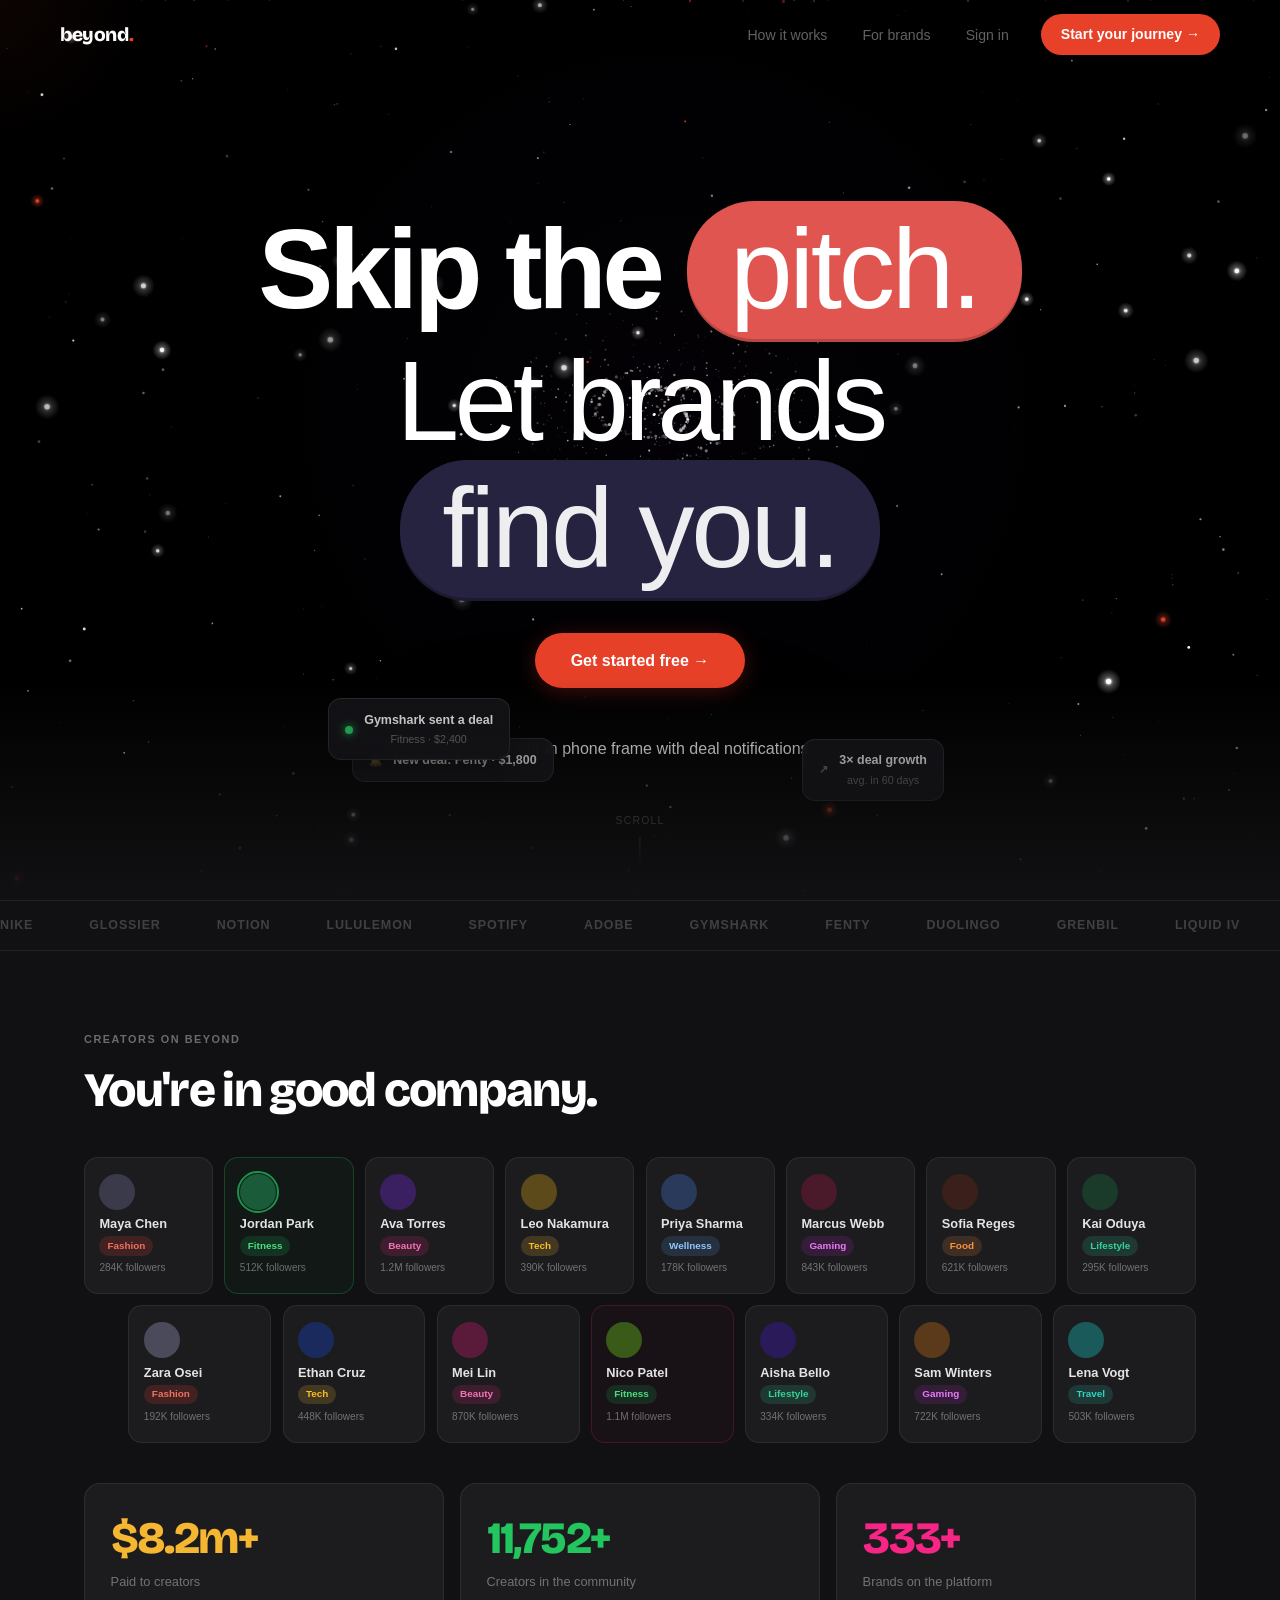
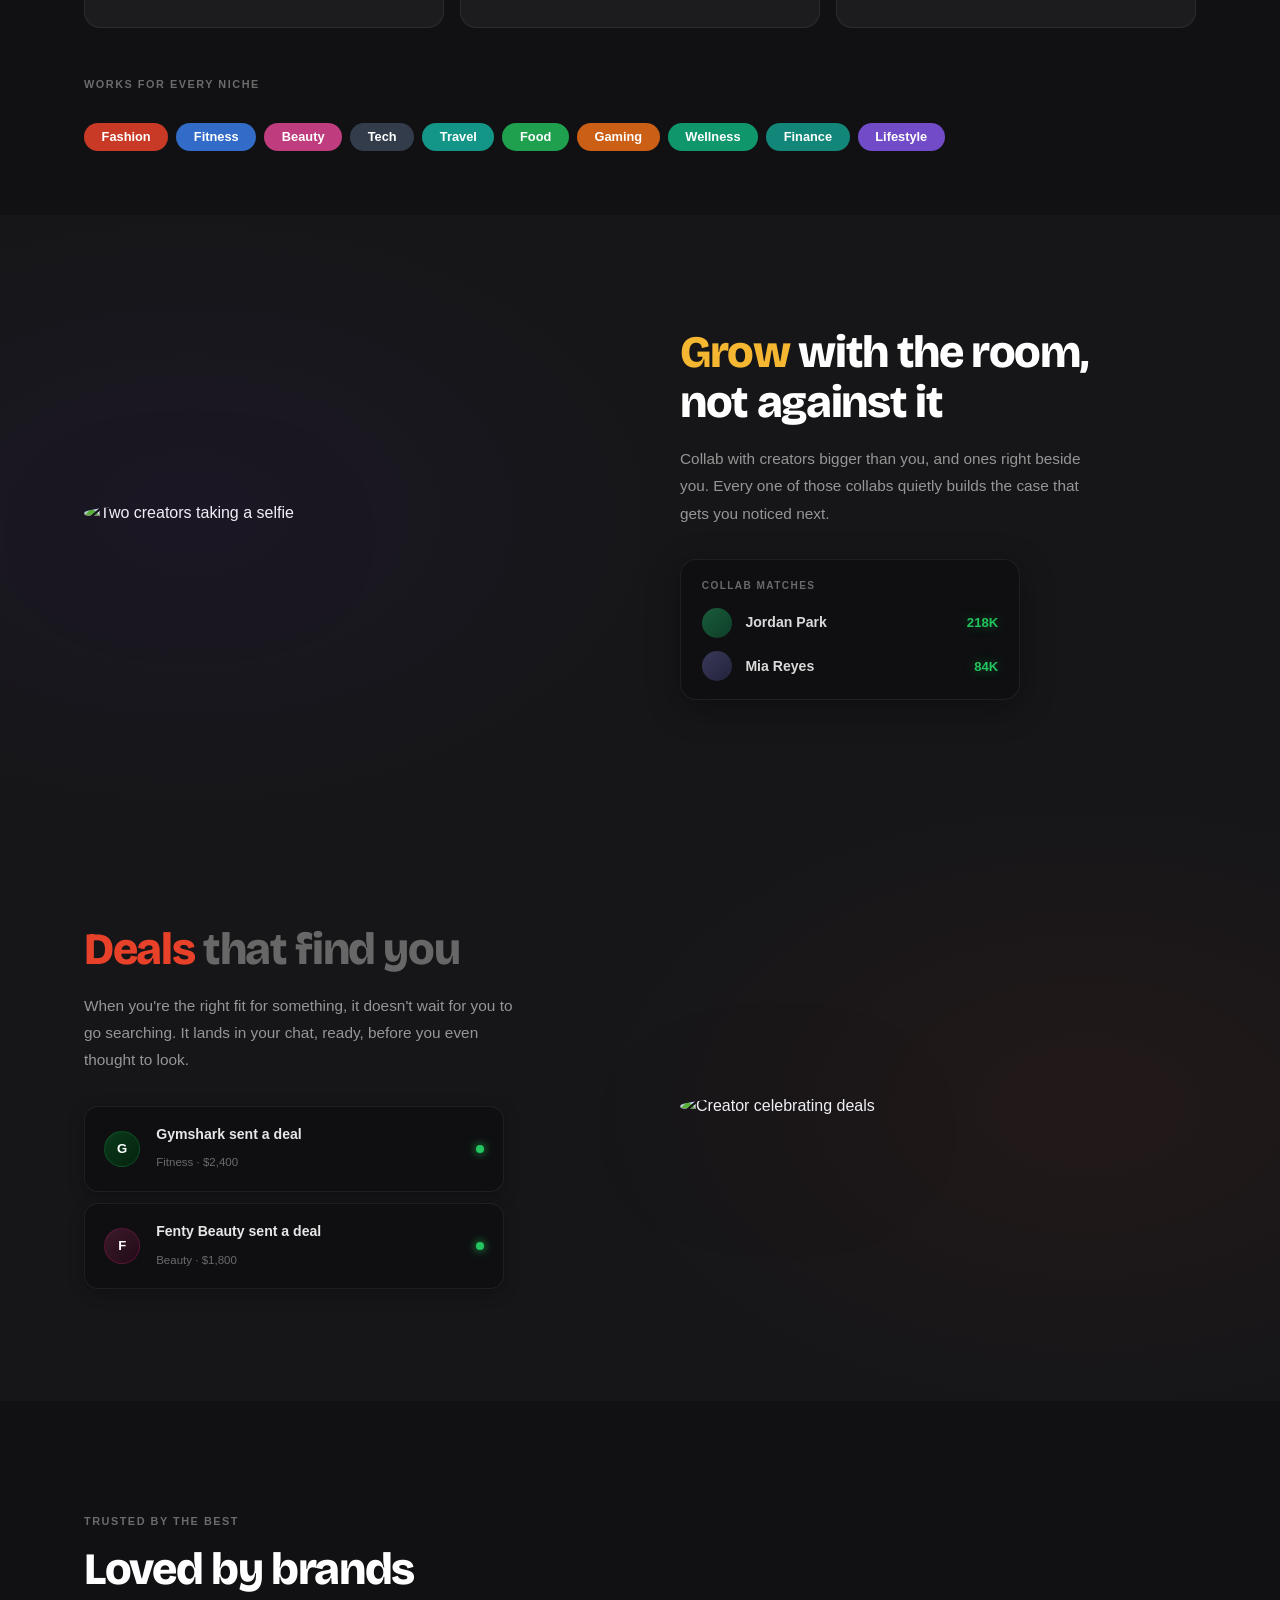
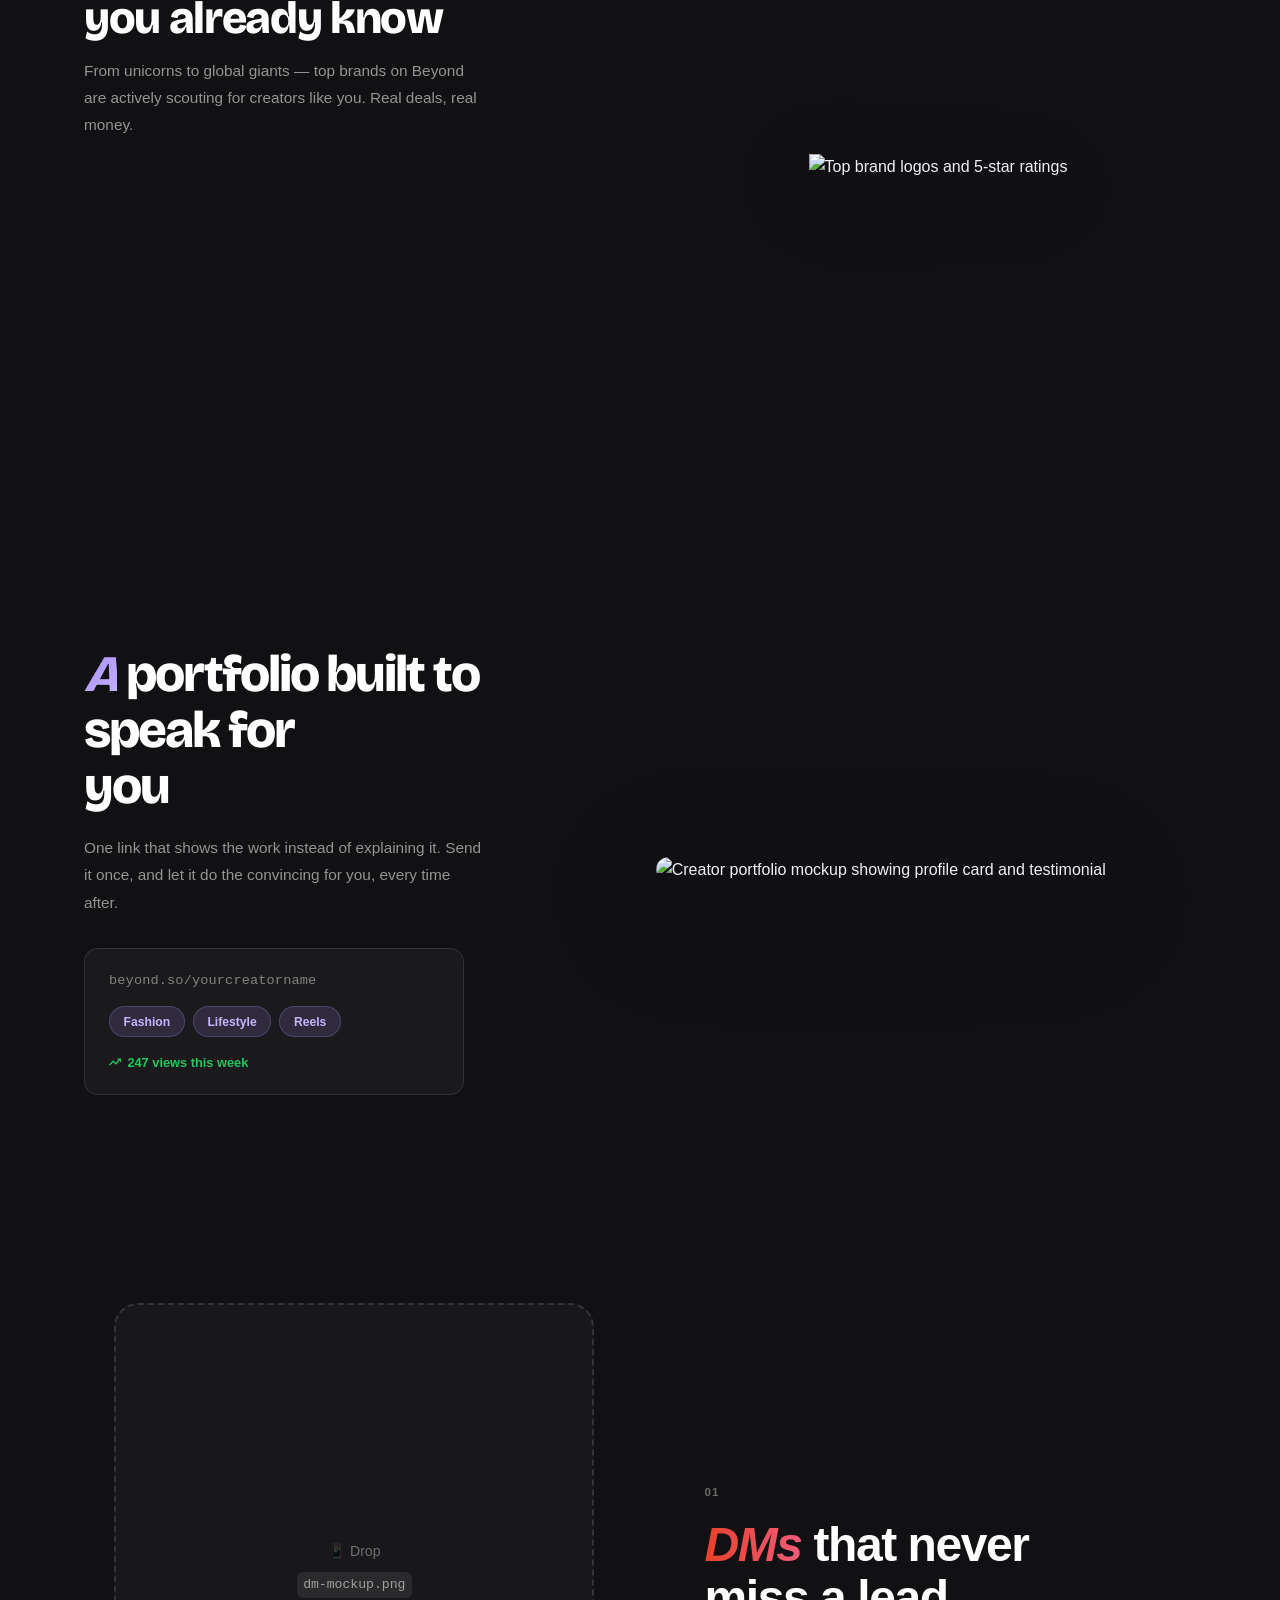
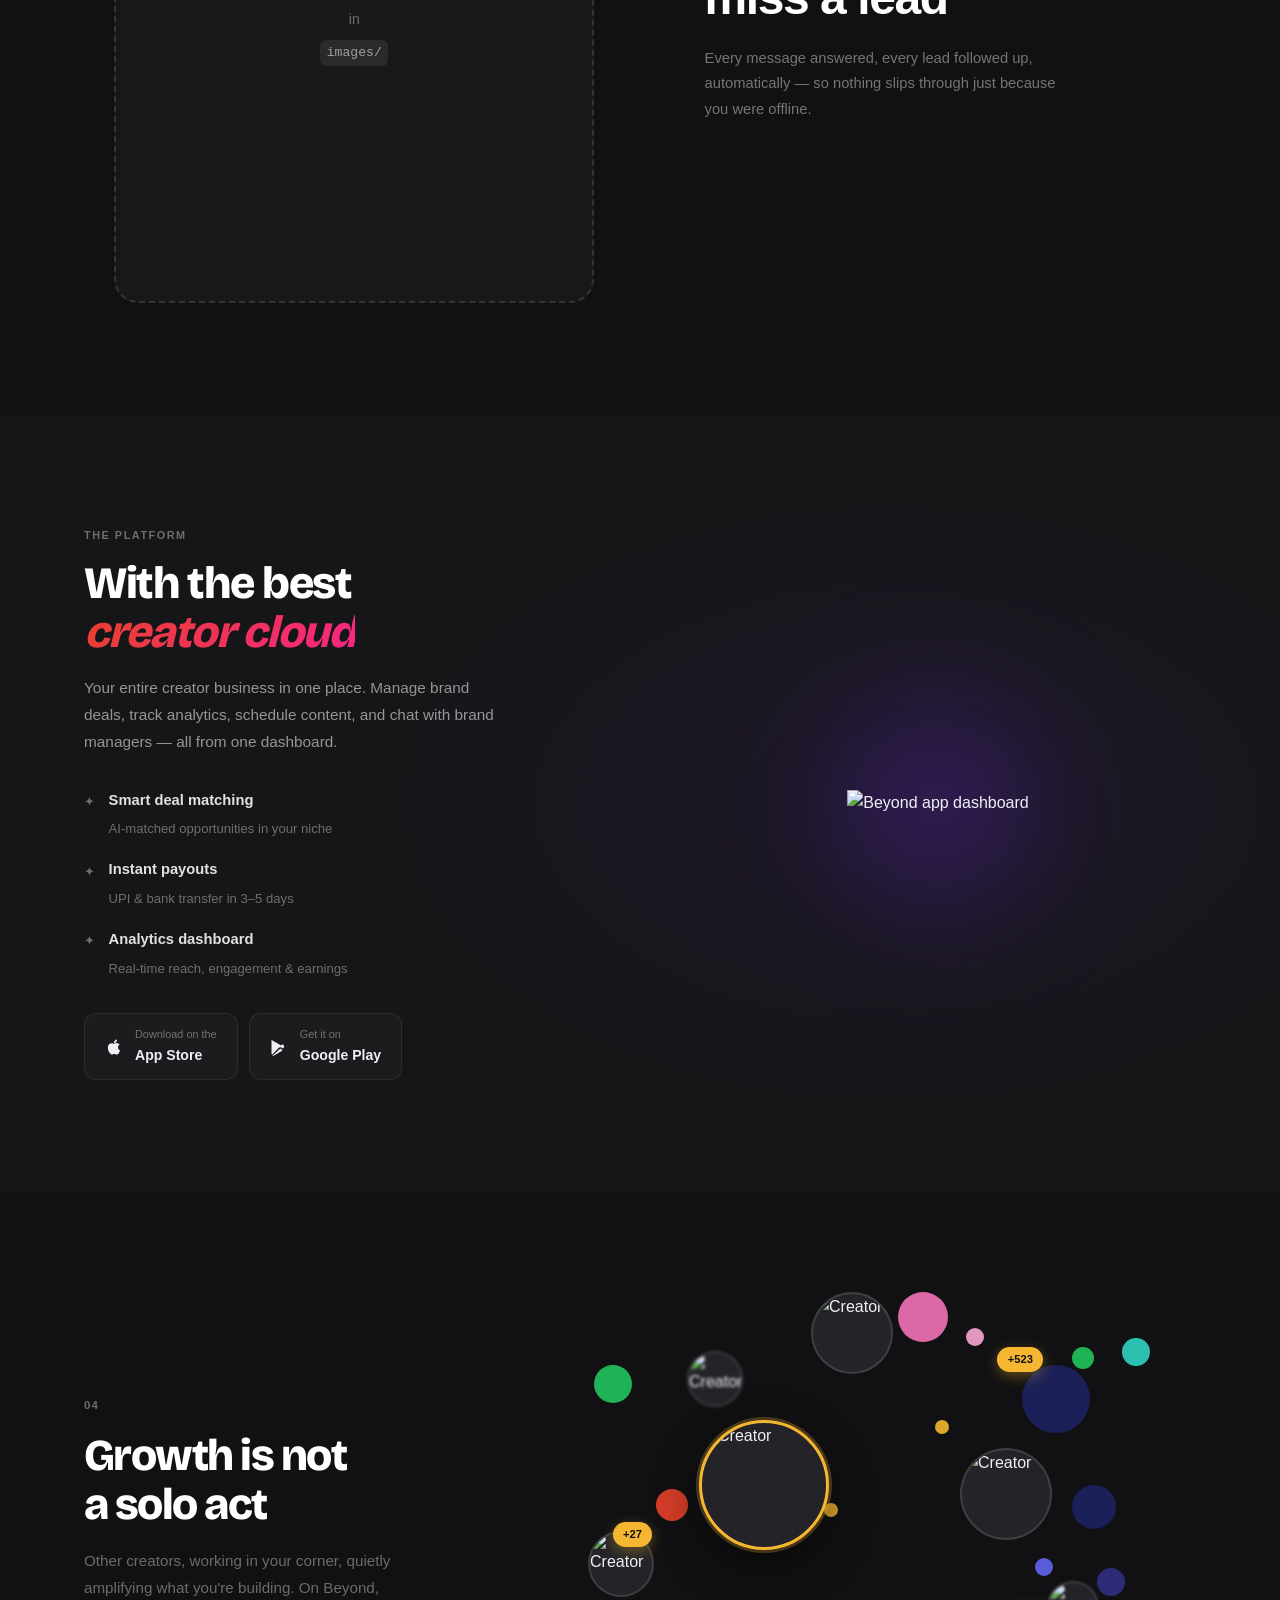
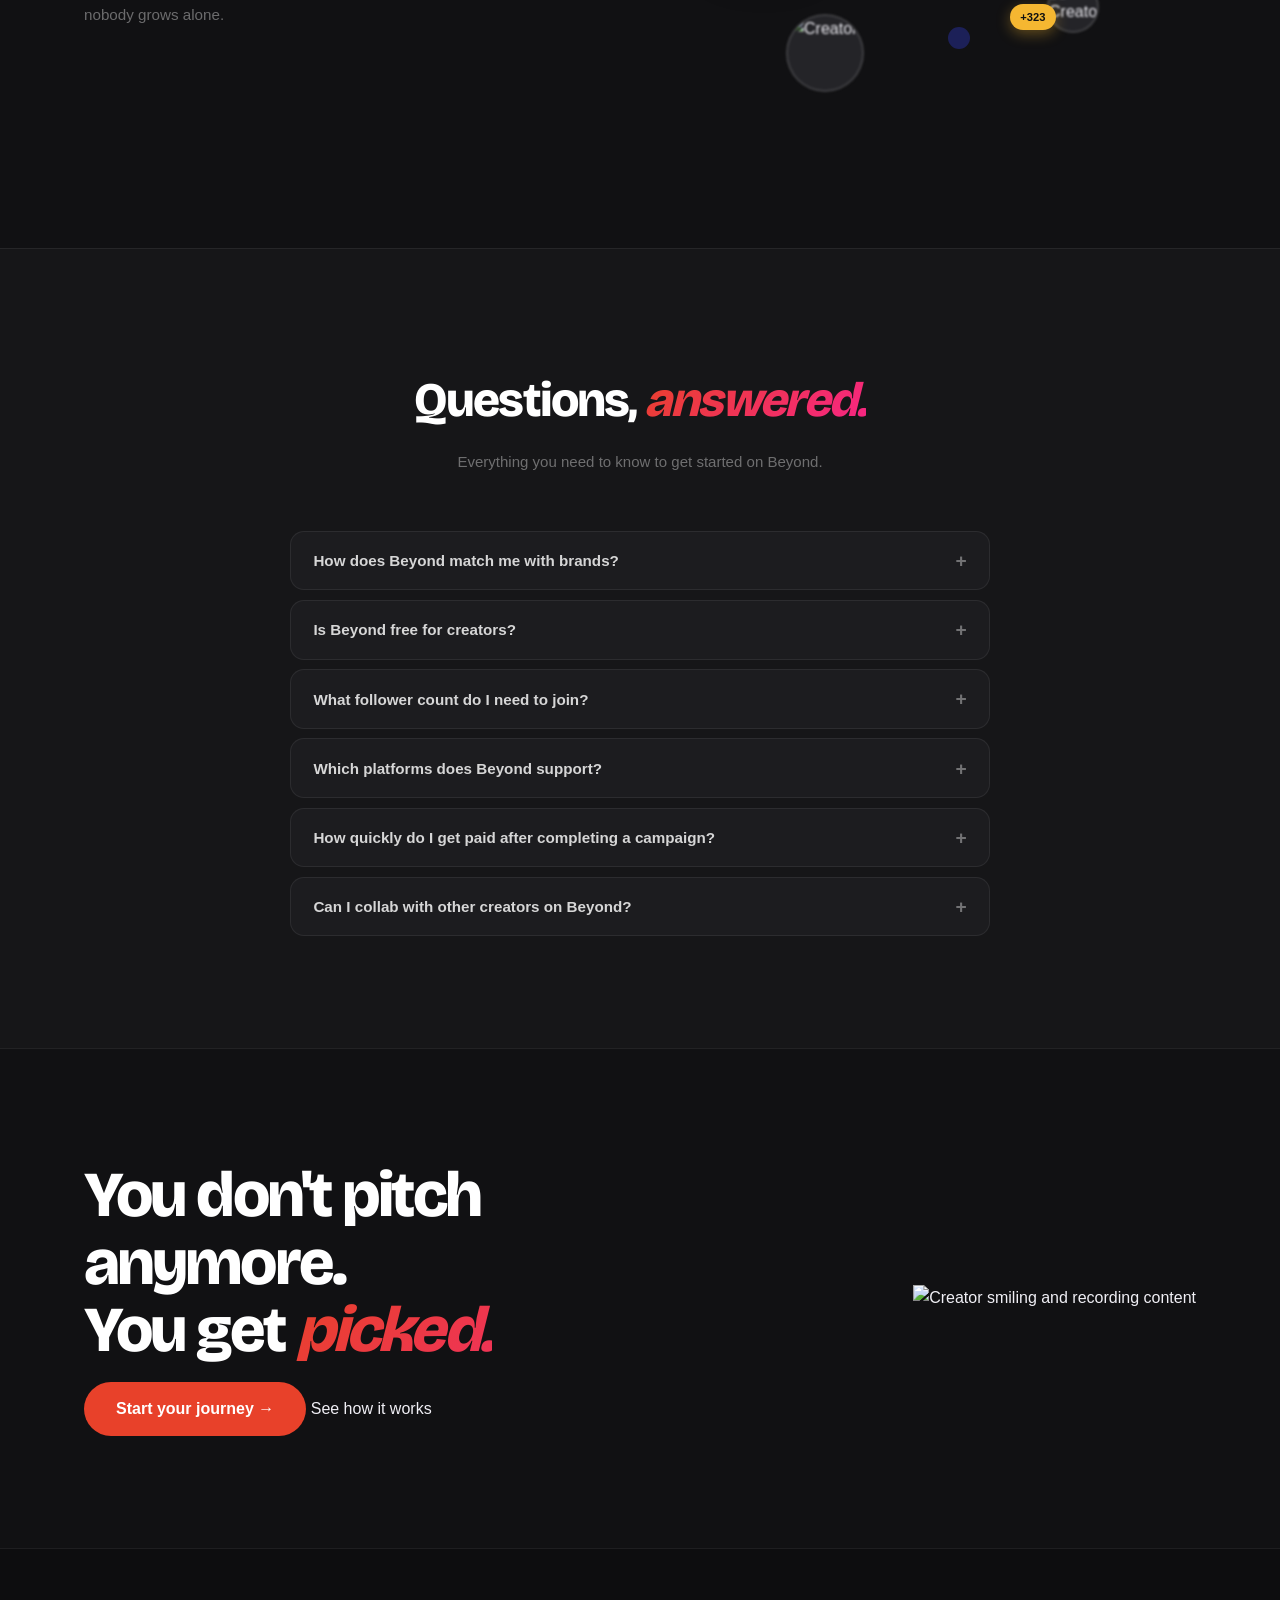
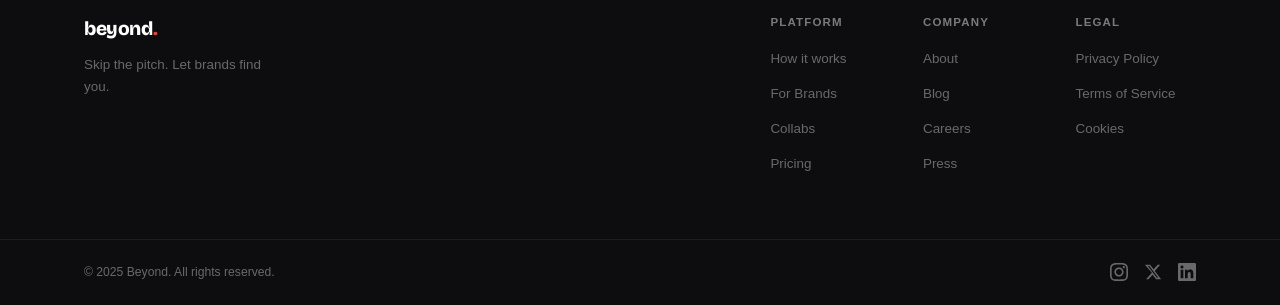
==== commit abf02810: "Update index.html" ====
--- a/index.html
+++ b/index.html
@@ -80,7 +80,7 @@
           </div>
         </div>
         <!-- Phone image -->
-        <img src="hero-phone.png" alt="Creator in phone frame with deal notifications" class="hero__phone floating" />
+        <img src="images/hero-phone.png" alt="Creator in phone frame with deal notifications" class="hero__phone floating" />
         <!-- Bottom-left deal card -->
         <div class="hero__card hero__card--bl">
           <span class="hcard-dot hcard-dot--green"></span>
@@ -259,7 +259,7 @@
     <section class="fsec" id="grow">
       <div class="container fsec__inner">
         <div class="fsec__img-col" data-aos="fade-right">
-          <img src="girls-selfie.png" alt="Two creators taking a selfie" class="fsec__circle-img floating-slow" />
+          <img src="images/girls-selfie.png" alt="Two creators taking a selfie" class="fsec__circle-img floating-slow" />
         </div>
         <div class="fsec__text-col" data-aos="fade-left">
           <h2 class="fsec__title">
@@ -316,7 +316,7 @@
           </div>
         </div>
         <div class="fsec__img-col" data-aos="fade-left">
-          <img src="money-girl.png" alt="Creator celebrating deals" class="fsec__circle-img floating-slow" />
+          <img src="images/money-girl.png" alt="Creator celebrating deals" class="fsec__circle-img floating-slow" />
         </div>
       </div>
     </section>
@@ -344,7 +344,7 @@
           </div>
         </div>
         <div class="brands-proof__image" data-aos="fade-left">
-          <img src="brands-stars.png" alt="Top brand logos and 5-star ratings" class="floating" />
+          <img src="images/brands-stars.png" alt="Top brand logos and 5-star ratings" class="floating" />
         </div>
       </div>
     </section>
@@ -381,7 +381,7 @@
         <!-- RIGHT IMAGE -->
         <div class="portfolio-sec__img-col" data-aos="fade-left">
           <img
-            src="portfolio-mockup.png"
+            src="images/portfolio-mockup.png"
             alt="Creator portfolio mockup showing profile card and testimonial"
             class="portfolio-sec__img"
           />
@@ -398,7 +398,7 @@
         <div class="dms-sec__img-col" data-aos="fade-right">
           <div class="dms-placeholder">
             <img
-              src="dm-mockup.png"
+              src="images/dm-mockup.png"
               alt="DMs that never miss a lead — phone mockup"
               class="dms-img"
               onerror="this.closest('.dms-placeholder').classList.add('dms-placeholder--empty')"
@@ -472,7 +472,7 @@
           </div>
           <div class="app-sec__right" data-aos="fade-left">
             <div class="app-phone-glow"></div>
-            <img src="hero-phone.png" alt="Beyond app dashboard" class="app-phone-img floating" />
+            <img src="images/hero-phone.png" alt="Beyond app dashboard" class="app-phone-img floating" />
           </div>
         </div>
       </div>
@@ -497,25 +497,25 @@
 
           <!-- ── AVATAR CIRCLES ── -->
           <div class="bubble av" style="--s:82px;  --t:2%;  --l:38%; --delay:0s">
-            <img src="av-top.jpg" alt="Creator" />
+            <img src="images/av-top.jpg" alt="Creator" />
           </div>
           <div class="bubble av" style="--s:56px;  --t:15%; --l:18%; --delay:1.2s; filter:blur(1.5px)">
-            <img src="av-topleft.jpg" alt="Creator" />
+            <img src="images/av-topleft.jpg" alt="Creator" />
           </div>
           <div class="bubble av av--center" style="--s:130px; --t:30%; --l:20%; --delay:.5s">
-            <img src="av-center.jpg" alt="Creator" />
+            <img src="images/av-center.jpg" alt="Creator" />
           </div>
           <div class="bubble av" style="--s:66px;  --t:54%; --l:2%;  --delay:1.8s">
-            <img src="av-left.jpg" alt="Creator" />
+            <img src="images/av-left.jpg" alt="Creator" />
           </div>
           <div class="bubble av" style="--s:78px;  --t:72%; --l:34%; --delay:.9s; filter:blur(1px)">
-            <img src="av-bottom.jpg" alt="Creator" />
+            <img src="images/av-bottom.jpg" alt="Creator" />
           </div>
           <div class="bubble av" style="--s:92px;  --t:36%; --l:62%; --delay:.3s">
-            <img src="av-right.jpg" alt="Creator" />
+            <img src="images/av-right.jpg" alt="Creator" />
           </div>
           <div class="bubble av" style="--s:52px;  --t:65%; --l:76%; --delay:1.5s; filter:blur(1px)">
-            <img src="av-bottomright.jpg" alt="Creator" />
+            <img src="images/av-bottomright.jpg" alt="Creator" />
           </div>
 
           <!-- ── DECORATIVE DOTS ── -->
@@ -630,7 +630,7 @@
         </div>
         <div class="ftcta__img-col" data-aos="fade-left">
           <div class="ftcta__card">
-            <img src="footer-girl.png" alt="Creator smiling and recording content" class="ftcta__card-img" />
+            <img src="images/footer-girl.png" alt="Creator smiling and recording content" class="ftcta__card-img" />
           </div>
         </div>
       </div>
@@ -680,7 +680,7 @@
     </div>
   </footer>
 
-  <script src="hero3d.js"></script>
+  <script src="hero3d.js?v=2"></script>
   <script src="script.js"></script>
 </body>
 </html>
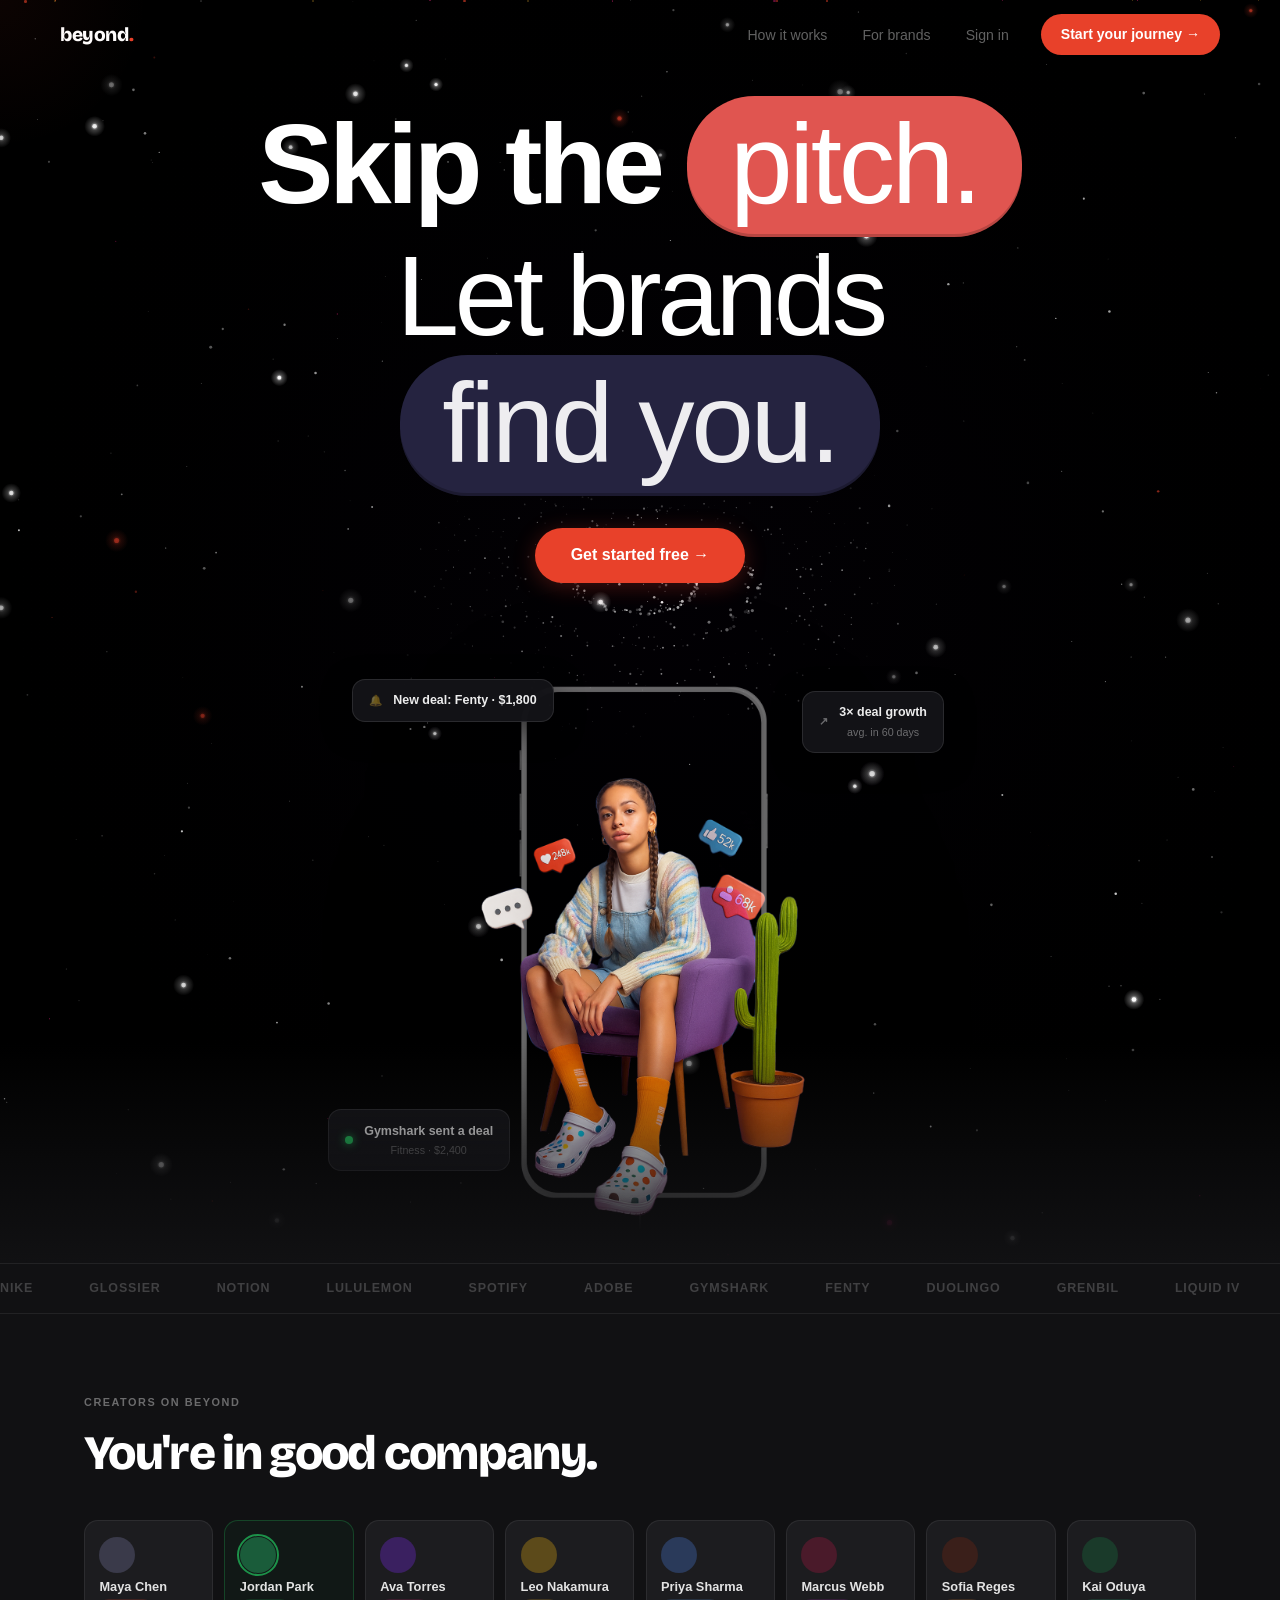
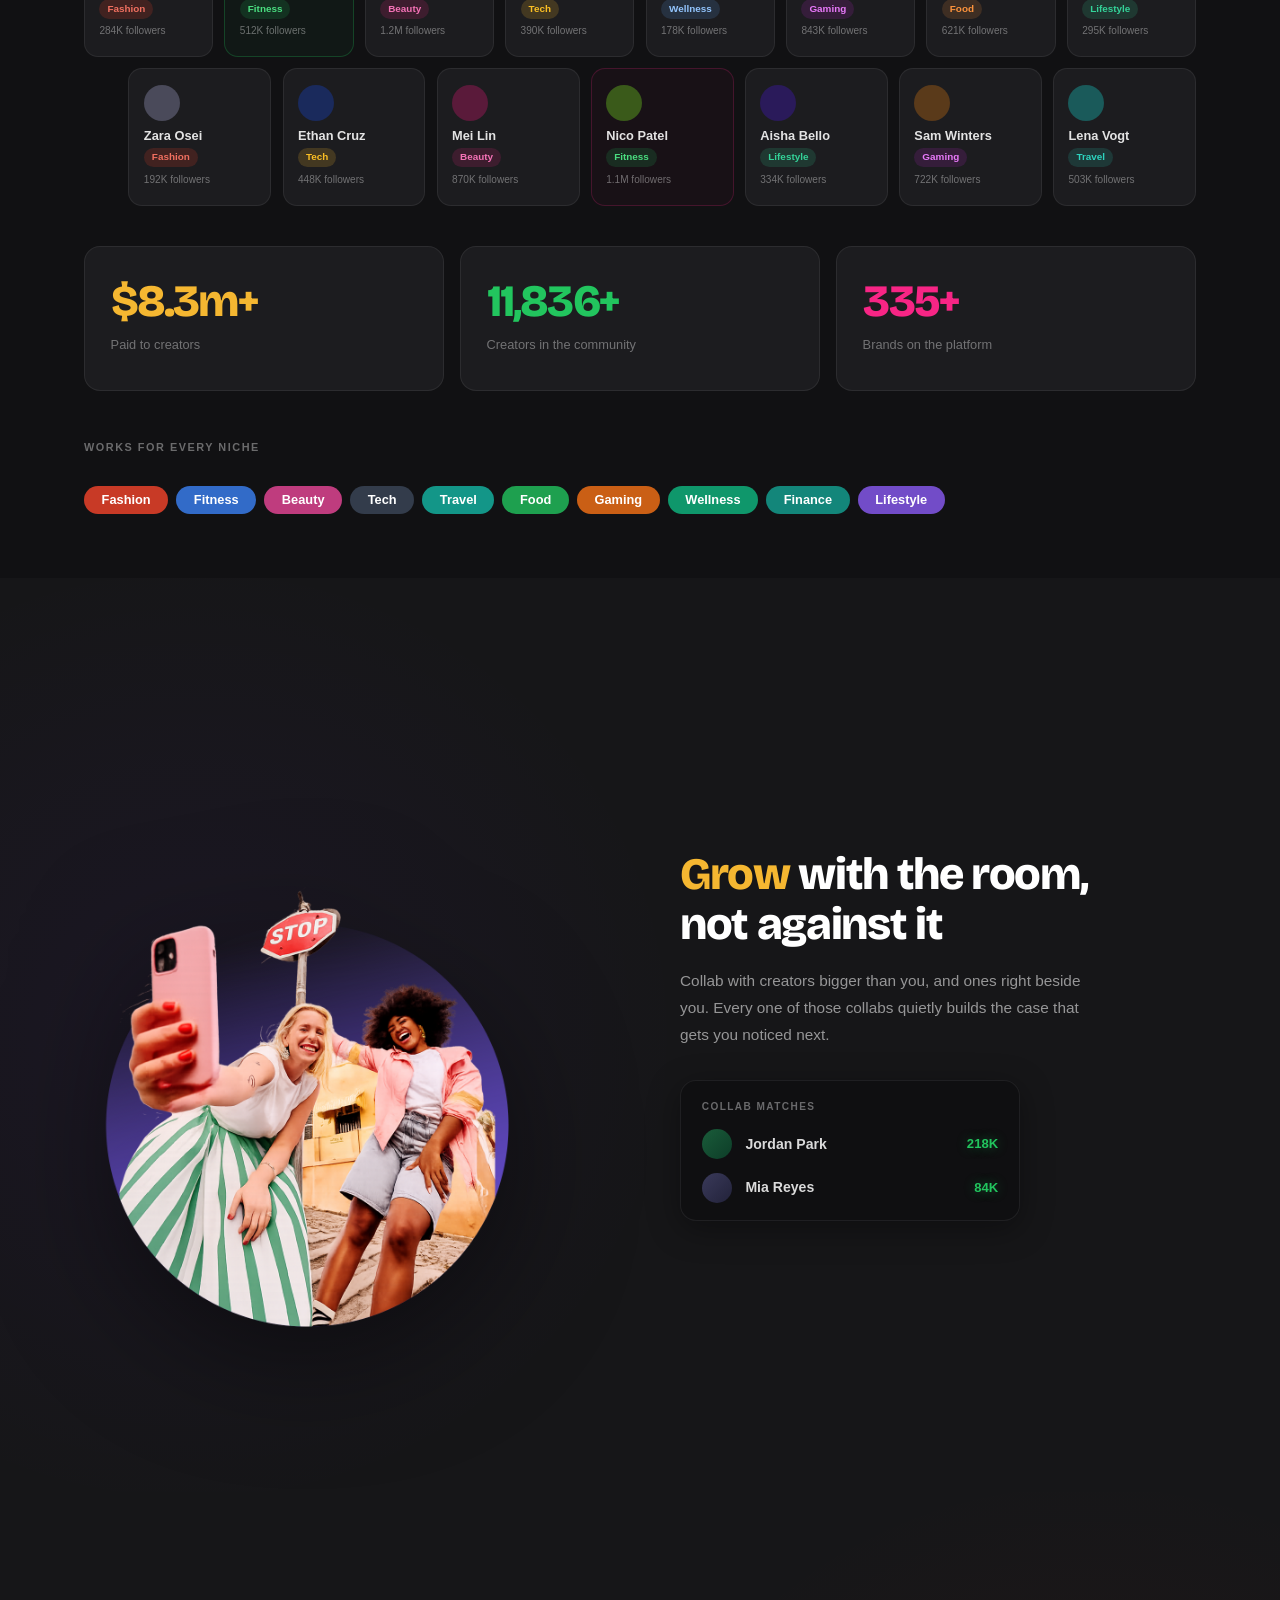
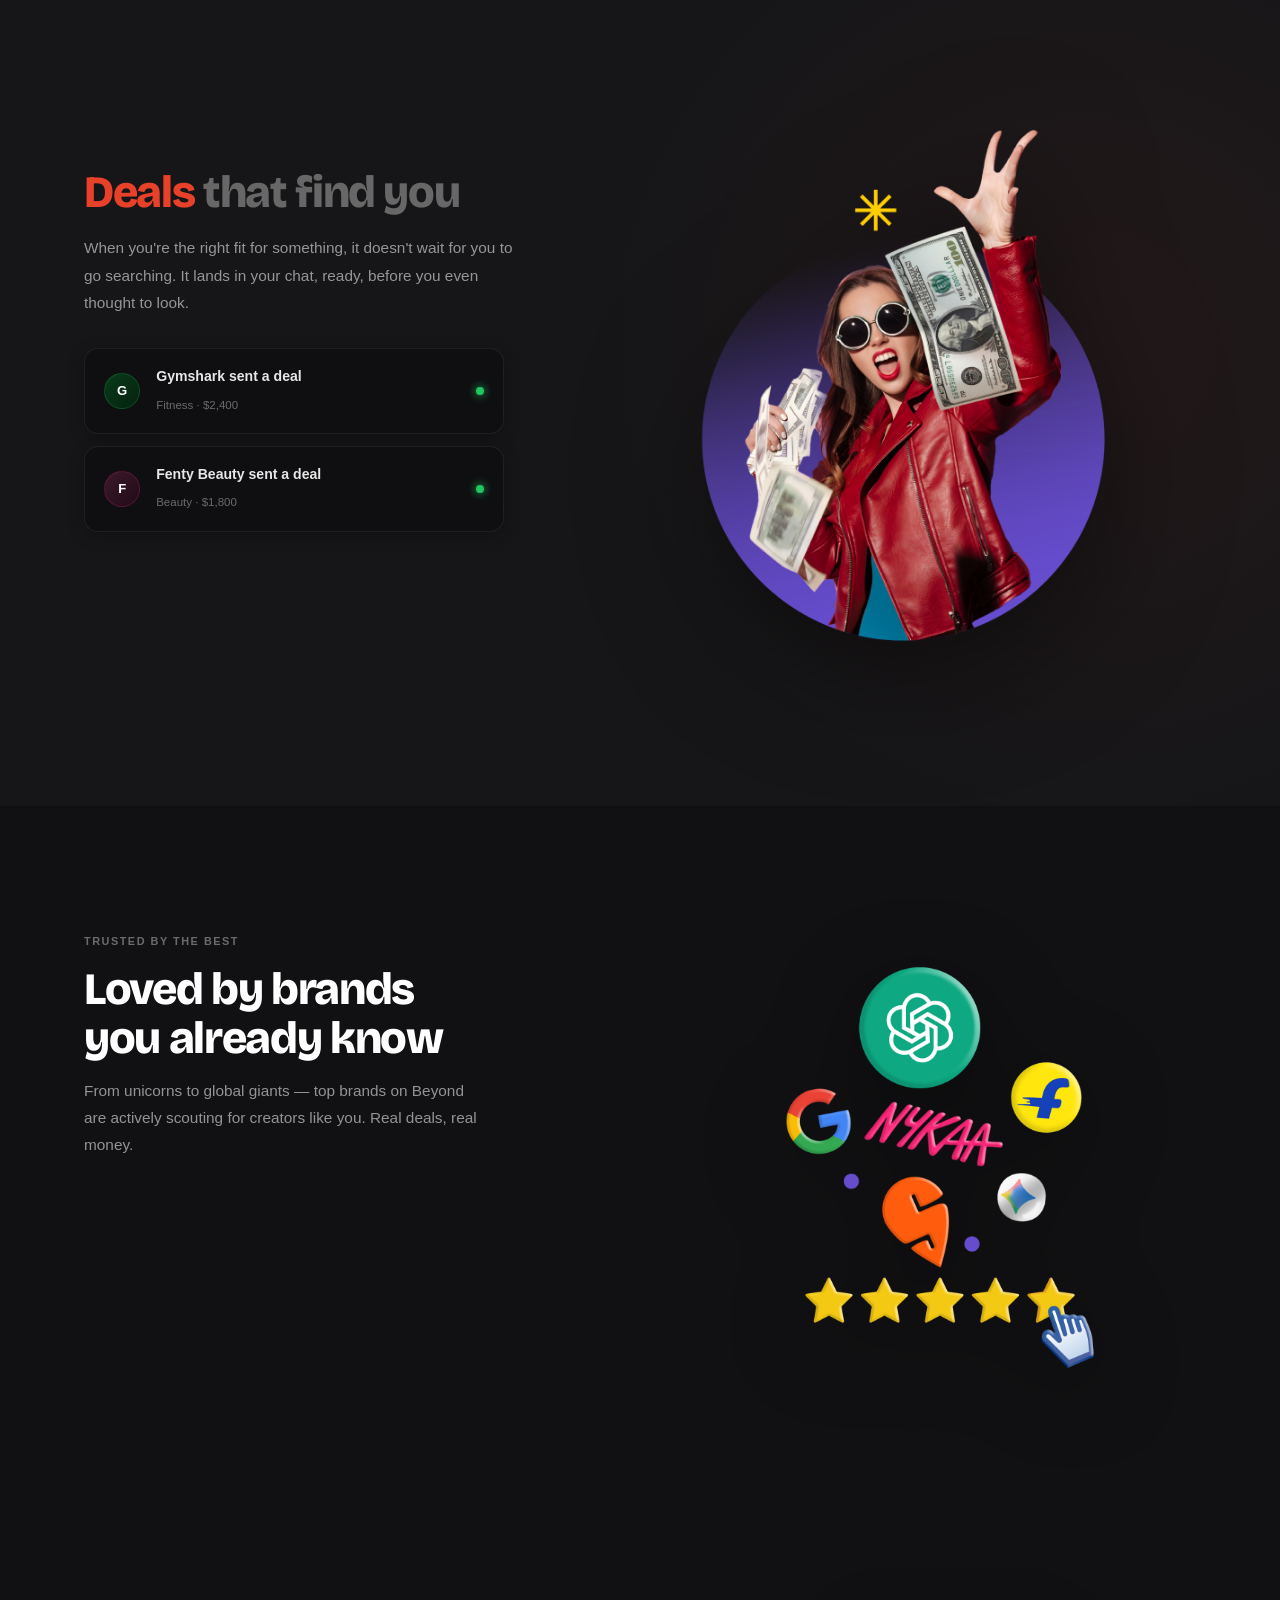
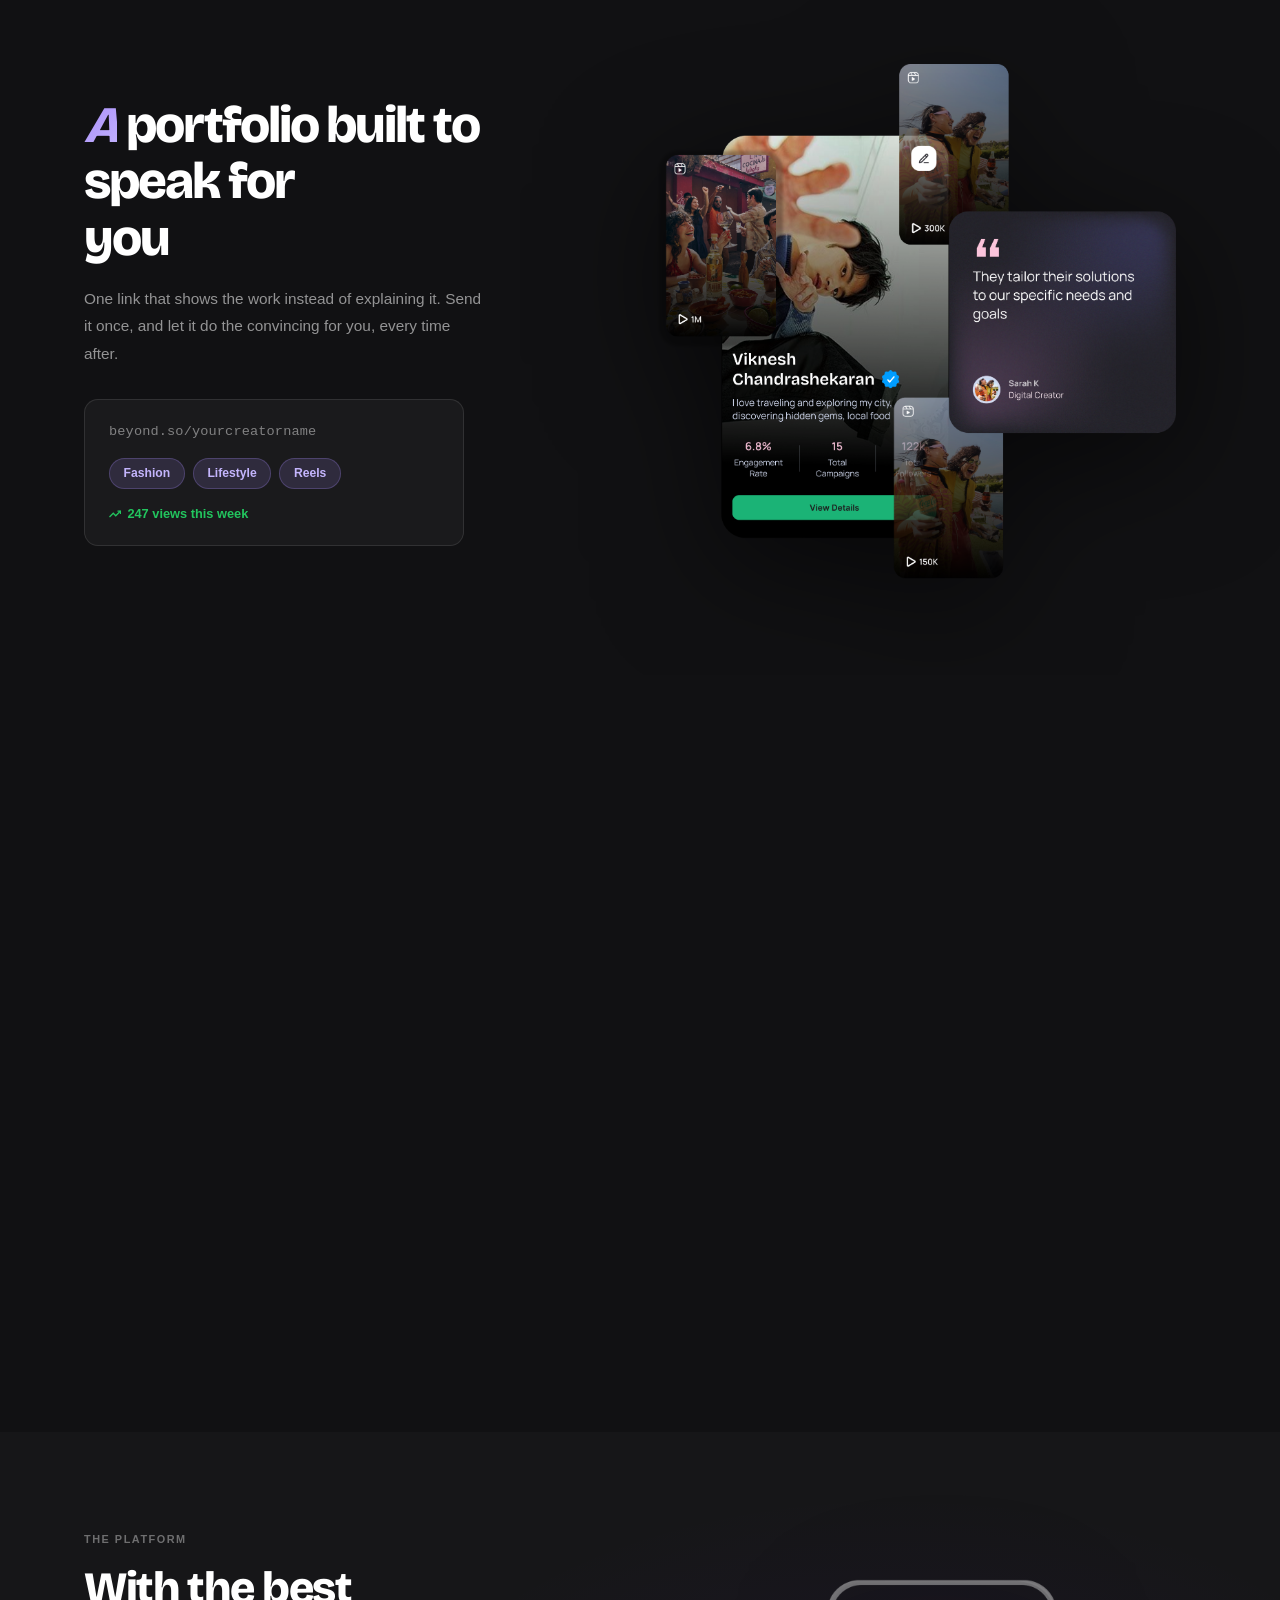
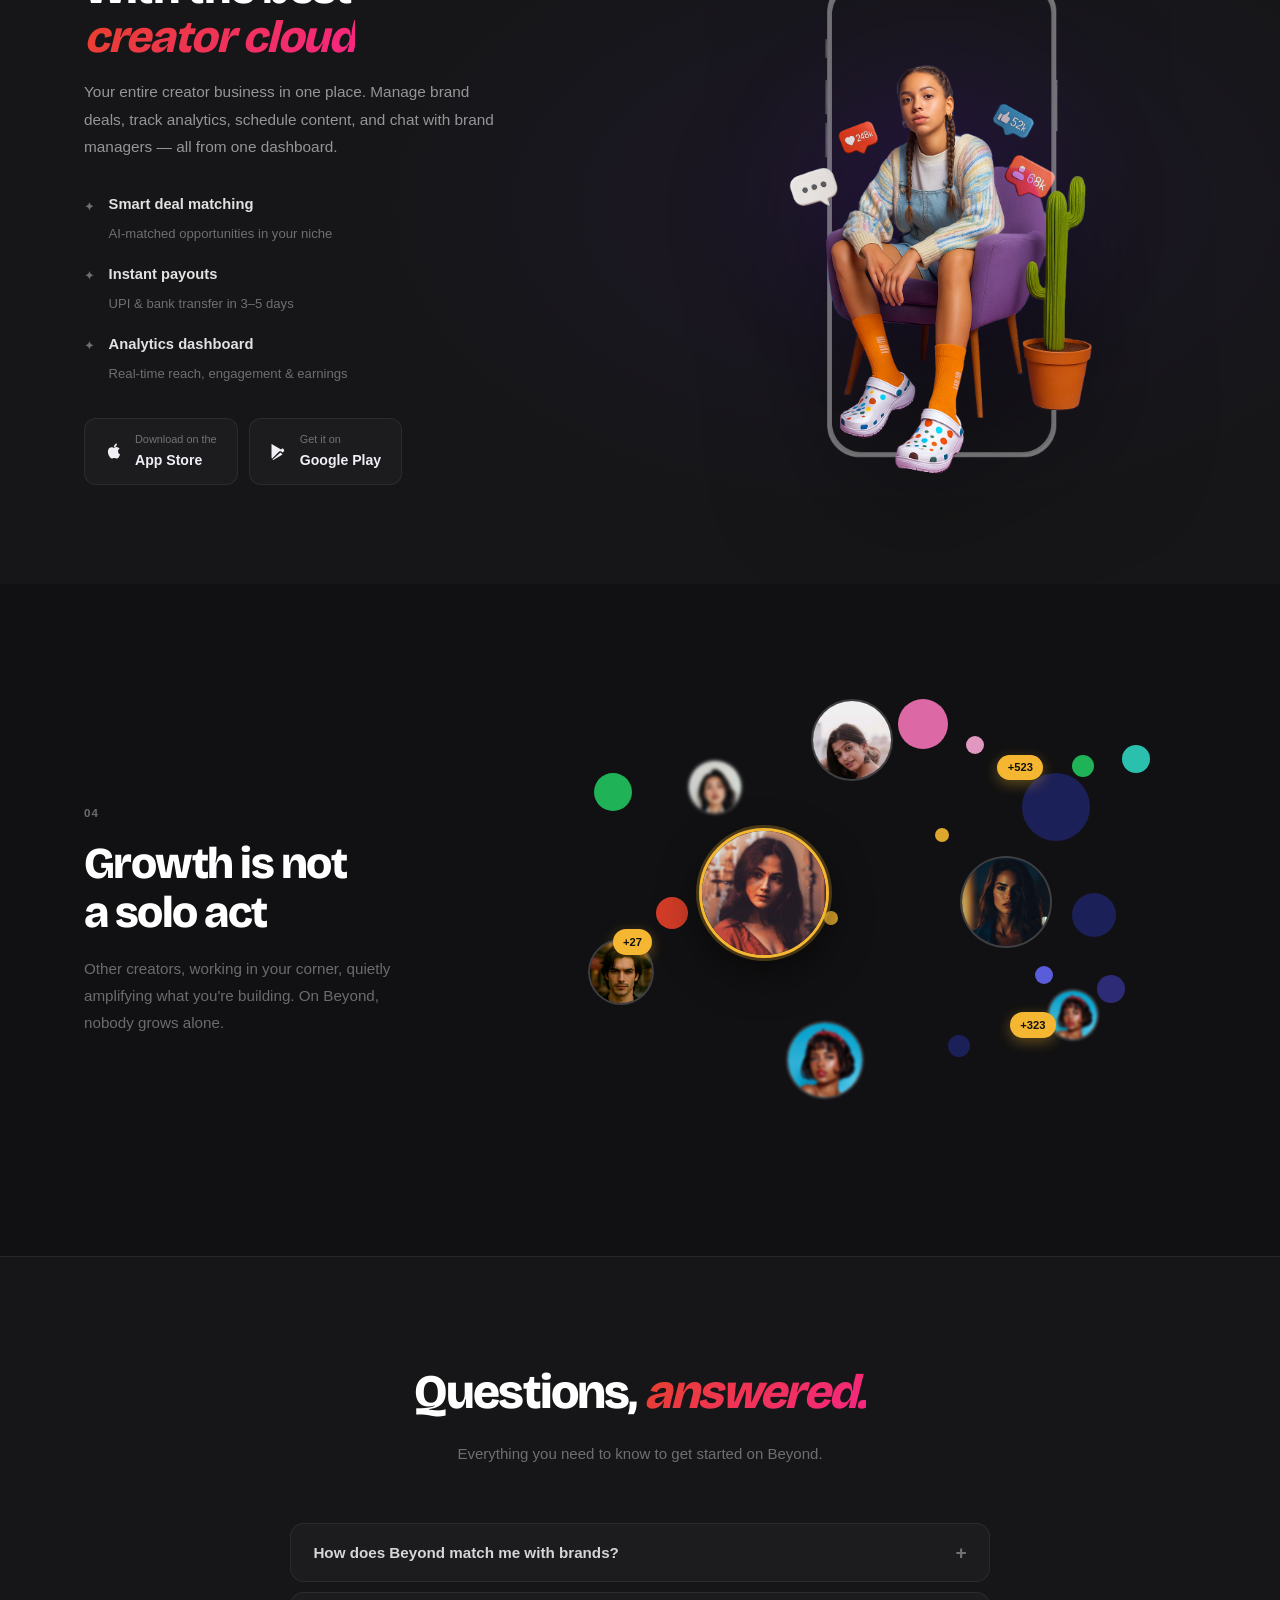
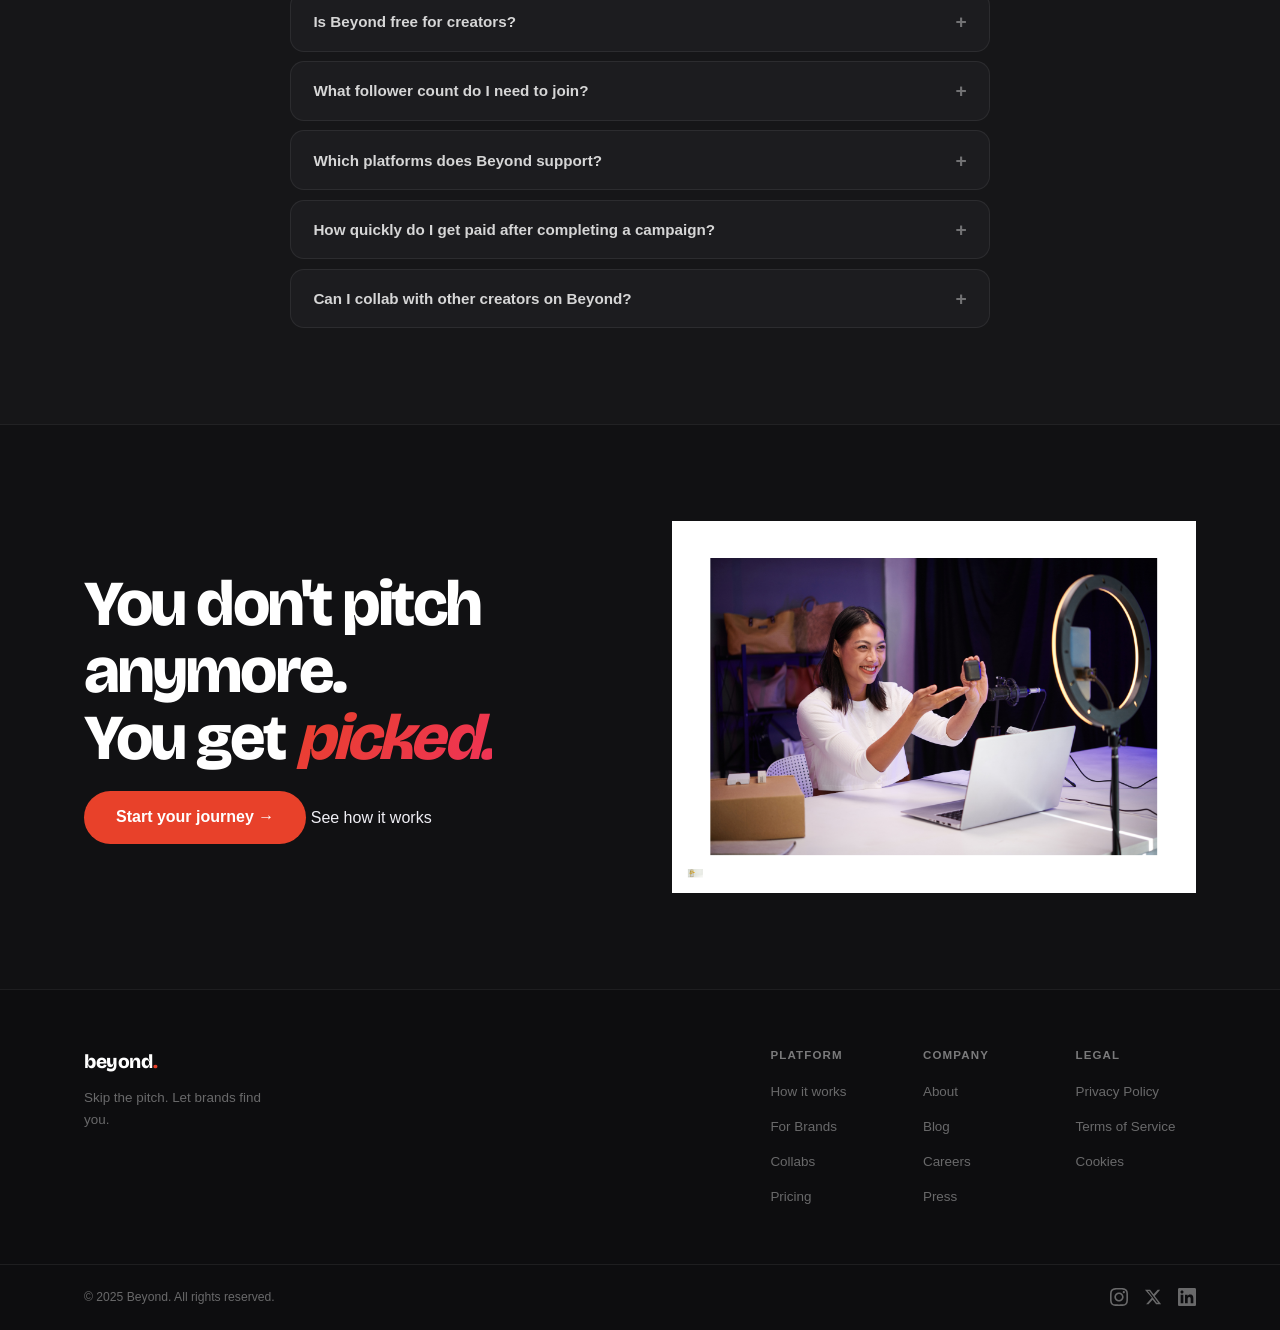
==== commit f0a0d62d: "Update index.html" ====
--- a/index.html
+++ b/index.html
@@ -80,7 +80,7 @@
           </div>
         </div>
         <!-- Phone image -->
-        <img src="images/hero-phone.png" alt="Creator in phone frame with deal notifications" class="hero__phone floating" />
+        <img src="hero-phone.png" alt="Creator in phone frame with deal notifications" class="hero__phone floating" />
         <!-- Bottom-left deal card -->
         <div class="hero__card hero__card--bl">
           <span class="hcard-dot hcard-dot--green"></span>
@@ -259,7 +259,7 @@
     <section class="fsec" id="grow">
       <div class="container fsec__inner">
         <div class="fsec__img-col" data-aos="fade-right">
-          <img src="images/girls-selfie.png" alt="Two creators taking a selfie" class="fsec__circle-img floating-slow" />
+          <img src="/girls-selfie.png" alt="Two creators taking a selfie" class="fsec__circle-img floating-slow" />
         </div>
         <div class="fsec__text-col" data-aos="fade-left">
           <h2 class="fsec__title">
@@ -316,7 +316,7 @@
           </div>
         </div>
         <div class="fsec__img-col" data-aos="fade-left">
-          <img src="images/money-girl.png" alt="Creator celebrating deals" class="fsec__circle-img floating-slow" />
+          <img src="/money-girl.png" alt="Creator celebrating deals" class="fsec__circle-img floating-slow" />
         </div>
       </div>
     </section>
@@ -344,7 +344,7 @@
           </div>
         </div>
         <div class="brands-proof__image" data-aos="fade-left">
-          <img src="images/brands-stars.png" alt="Top brand logos and 5-star ratings" class="floating" />
+          <img src="/brands-stars.png" alt="Top brand logos and 5-star ratings" class="floating" />
         </div>
       </div>
     </section>
@@ -381,7 +381,7 @@
         <!-- RIGHT IMAGE -->
         <div class="portfolio-sec__img-col" data-aos="fade-left">
           <img
-            src="images/portfolio-mockup.png"
+            src="/portfolio-mockup.png"
             alt="Creator portfolio mockup showing profile card and testimonial"
             class="portfolio-sec__img"
           />
@@ -398,7 +398,7 @@
         <div class="dms-sec__img-col" data-aos="fade-right">
           <div class="dms-placeholder">
             <img
-              src="images/dm-mockup.png"
+              src="/dm-mockup.png"
               alt="DMs that never miss a lead — phone mockup"
               class="dms-img"
               onerror="this.closest('.dms-placeholder').classList.add('dms-placeholder--empty')"
@@ -472,7 +472,7 @@
           </div>
           <div class="app-sec__right" data-aos="fade-left">
             <div class="app-phone-glow"></div>
-            <img src="images/hero-phone.png" alt="Beyond app dashboard" class="app-phone-img floating" />
+            <img src="/hero-phone.png" alt="Beyond app dashboard" class="app-phone-img floating" />
           </div>
         </div>
       </div>
@@ -497,25 +497,25 @@
 
           <!-- ── AVATAR CIRCLES ── -->
           <div class="bubble av" style="--s:82px;  --t:2%;  --l:38%; --delay:0s">
-            <img src="images/av-top.jpg" alt="Creator" />
+            <img src="/av-top.jpg" alt="Creator" />
           </div>
           <div class="bubble av" style="--s:56px;  --t:15%; --l:18%; --delay:1.2s; filter:blur(1.5px)">
-            <img src="images/av-topleft.jpg" alt="Creator" />
+            <img src="/av-topleft.jpg" alt="Creator" />
           </div>
           <div class="bubble av av--center" style="--s:130px; --t:30%; --l:20%; --delay:.5s">
-            <img src="images/av-center.jpg" alt="Creator" />
+            <img src="/av-center.jpg" alt="Creator" />
           </div>
           <div class="bubble av" style="--s:66px;  --t:54%; --l:2%;  --delay:1.8s">
-            <img src="images/av-left.jpg" alt="Creator" />
+            <img src="/av-left.jpg" alt="Creator" />
           </div>
           <div class="bubble av" style="--s:78px;  --t:72%; --l:34%; --delay:.9s; filter:blur(1px)">
-            <img src="images/av-bottom.jpg" alt="Creator" />
+            <img src="/av-bottom.jpg" alt="Creator" />
           </div>
           <div class="bubble av" style="--s:92px;  --t:36%; --l:62%; --delay:.3s">
-            <img src="images/av-right.jpg" alt="Creator" />
+            <img src="/av-right.jpg" alt="Creator" />
           </div>
           <div class="bubble av" style="--s:52px;  --t:65%; --l:76%; --delay:1.5s; filter:blur(1px)">
-            <img src="images/av-bottomright.jpg" alt="Creator" />
+            <img src="/av-bottomright.jpg" alt="Creator" />
           </div>
 
           <!-- ── DECORATIVE DOTS ── -->
@@ -630,7 +630,7 @@
         </div>
         <div class="ftcta__img-col" data-aos="fade-left">
           <div class="ftcta__card">
-            <img src="images/footer-girl.png" alt="Creator smiling and recording content" class="ftcta__card-img" />
+            <img src="/footer-girl.png" alt="Creator smiling and recording content" class="ftcta__card-img" />
           </div>
         </div>
       </div>
--- a/style.css
+++ b/style.css
@@ -656,7 +656,7 @@
    ══════════════════════════════════════════════════════════════ */
 .brands-proof {
   background: var(--bg);
-  padding: 7rem 1.5rem;
+  padding: 6rem 1.5rem;
 }
 .brands-proof__inner {
   display: grid; grid-template-columns: 1fr 1fr;
@@ -695,7 +695,7 @@
    ══════════════════════════════════════════════════════════════ */
 .portfolio-sec {
   background: var(--bg);
-  padding: 7rem 1.5rem;
+  padding: 6rem 1.5rem;
   overflow: hidden;
 }
 .portfolio-sec__inner {
@@ -806,7 +806,7 @@
    ══════════════════════════════════════════════════════════════ */
 .dms-sec {
   background: var(--bg);
-  padding: 6rem 1.5rem 7rem;
+  padding: 6rem 1.5rem;
   overflow: hidden;
 }
 .dms-sec__inner {
@@ -917,7 +917,7 @@
    ══════════════════════════════════════════════════════════════ */
 .app-sec {
   background: var(--bg2);
-  padding: 7rem 1.5rem;
+  padding: 6rem 1.5rem;
   position: relative; overflow: hidden;
 }
 .app-sec::before {
@@ -979,7 +979,7 @@
    ══════════════════════════════════════════════════════════════ */
 .growth {
   background: var(--bg);
-  padding: 5rem 1.5rem 6rem;
+  padding: 6rem 1.5rem;
   overflow: hidden;
 }
 .growth__inner {
@@ -1104,7 +1104,7 @@
    ══════════════════════════════════════════════════════════════ */
 .faq {
   background: var(--bg2);
-  padding: 7rem 1.5rem;
+  padding: 6rem 1.5rem;
   border-top: 1px solid var(--border);
 }
 .faq__head { text-align: center; margin-bottom: 3.5rem; }
@@ -1155,7 +1155,7 @@
    ══════════════════════════════════════════════════════════════ */
 .ftcta {
   background: var(--bg);
-  padding: 7rem 1.5rem;
+  padding: 6rem 1.5rem;
   position: relative; overflow: hidden;
   border-top: 1px solid var(--border);
 }
@@ -1195,7 +1195,7 @@
 .footer { background: #0d0d0f; border-top: 1px solid var(--border); }
 .footer__inner {
   display: grid; grid-template-columns: 1.5fr 1fr;
-  gap: 3rem; padding: 4rem 1.5rem;
+  gap: 3rem; padding: 3.5rem 1.5rem;
 }
 .footer__brand p { font-size: .84rem; color: var(--muted); margin-top: .6rem; max-width: 200px; }
 .footer__cols { display: grid; grid-template-columns: repeat(3,1fr); gap: 2rem; }
@@ -1250,6 +1250,12 @@
   .ftcta__img-col { justify-content: center; }
   .ftcta__card { width: min(380px, 90%); }
   .creative__orbs { height: 320px; }
+
+  /* Tablet: moderate spacing */
+  .stats-section, .brands-proof, .portfolio-sec,
+  .app-sec, .faq, .ftcta { padding-top: 4.5rem; padding-bottom: 4.5rem; }
+  .dms-sec  { padding-top: 4.5rem; padding-bottom: 4.5rem; }
+  .growth   { padding-top: 4rem;   padding-bottom: 4rem; }
 }
 @media (max-width: 600px) {
   .hero__headline { font-size: clamp(2.6rem, 11vw, 3.8rem); letter-spacing: -.03em; }
@@ -1257,13 +1263,24 @@
   .creators__row--shift{ grid-template-columns: repeat(2,1fr); }
   .hero__card { display: none; }
   .footer__cols { grid-template-columns: 1fr 1fr; }
-}
-
-
-
-
-
-
-
-
-
+
+  /* Mobile: tight even spacing throughout */
+  .stats-section, .brands-proof, .portfolio-sec,
+  .dms-sec, .app-sec, .growth, .faq, .ftcta {
+    padding-top: 3rem;
+    padding-bottom: 3rem;
+  }
+  .marquee-section { padding: 2rem 0; }
+  .fsec     { padding: 3rem 1.2rem; }
+  .portfolio-card { max-width: 100%; }
+  .footer__inner { padding: 2.5rem 1.2rem; }
+}
+
+
+
+
+
+
+
+
+
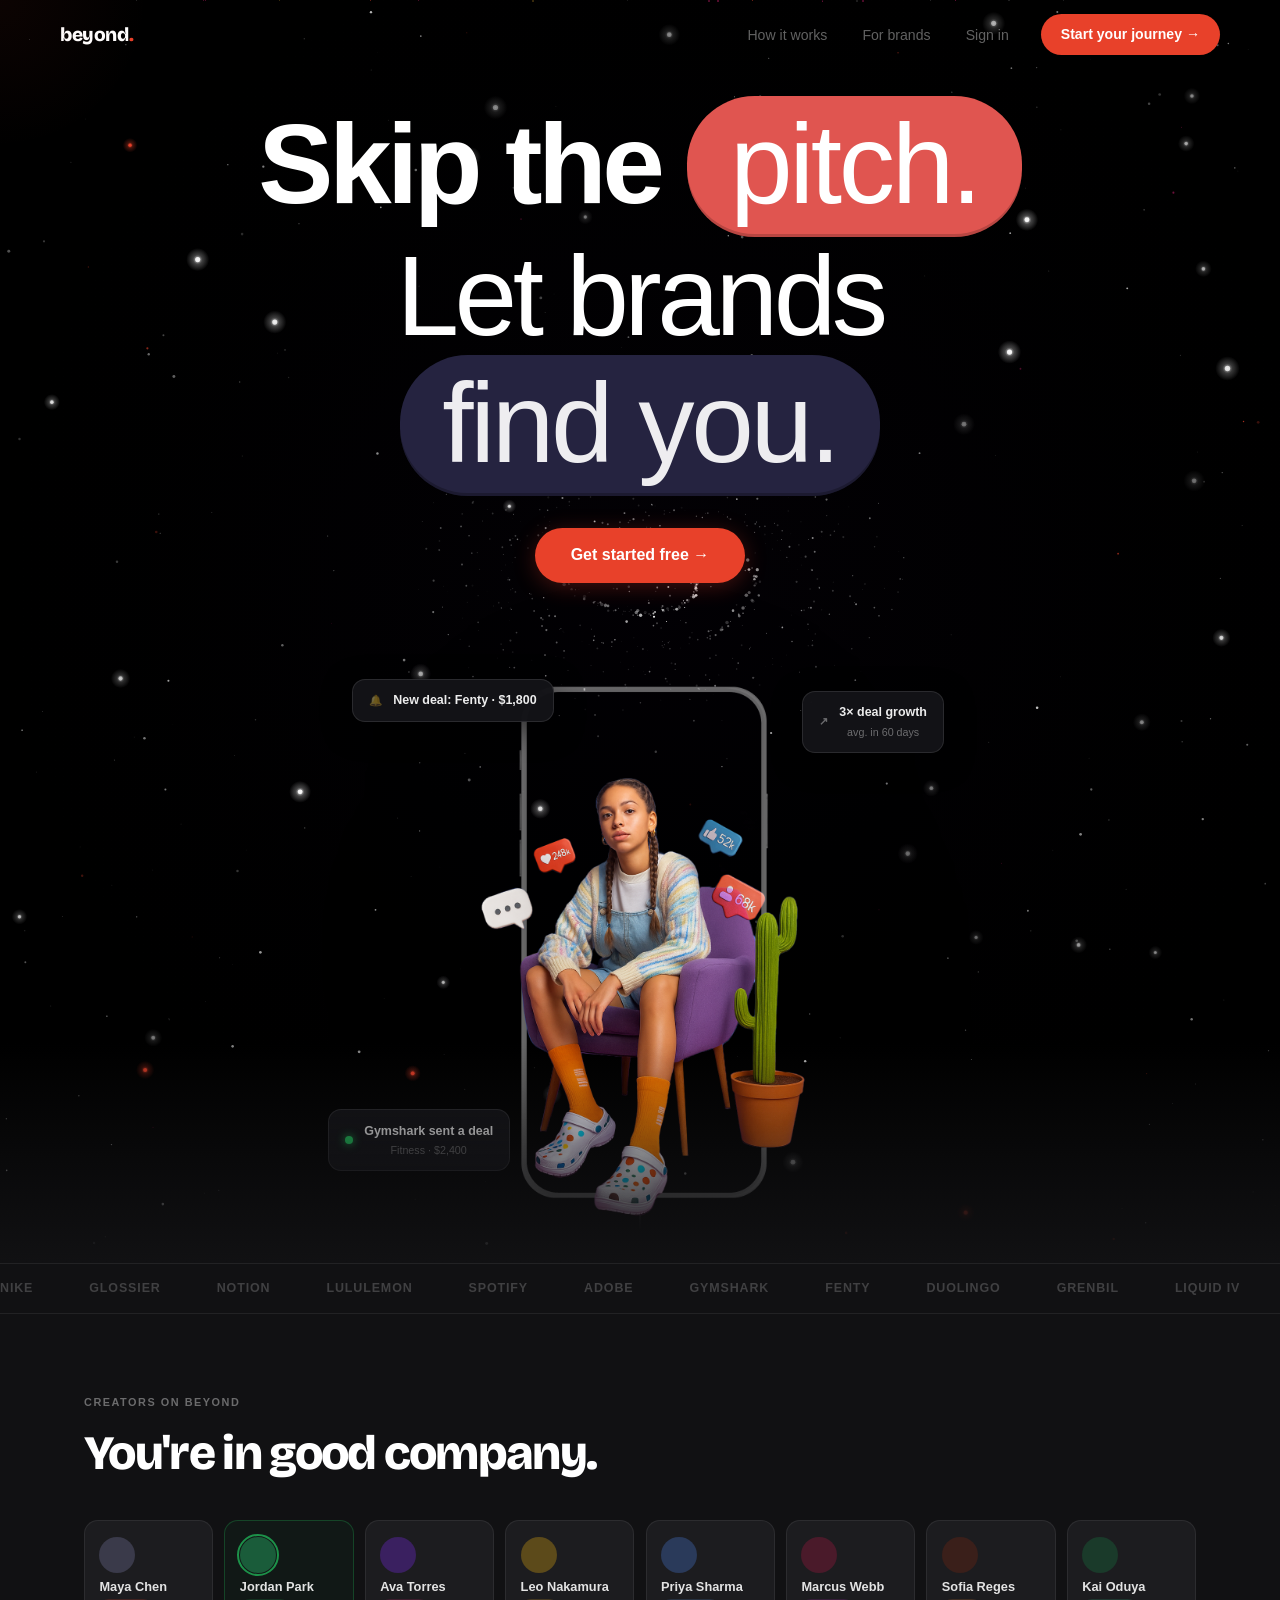
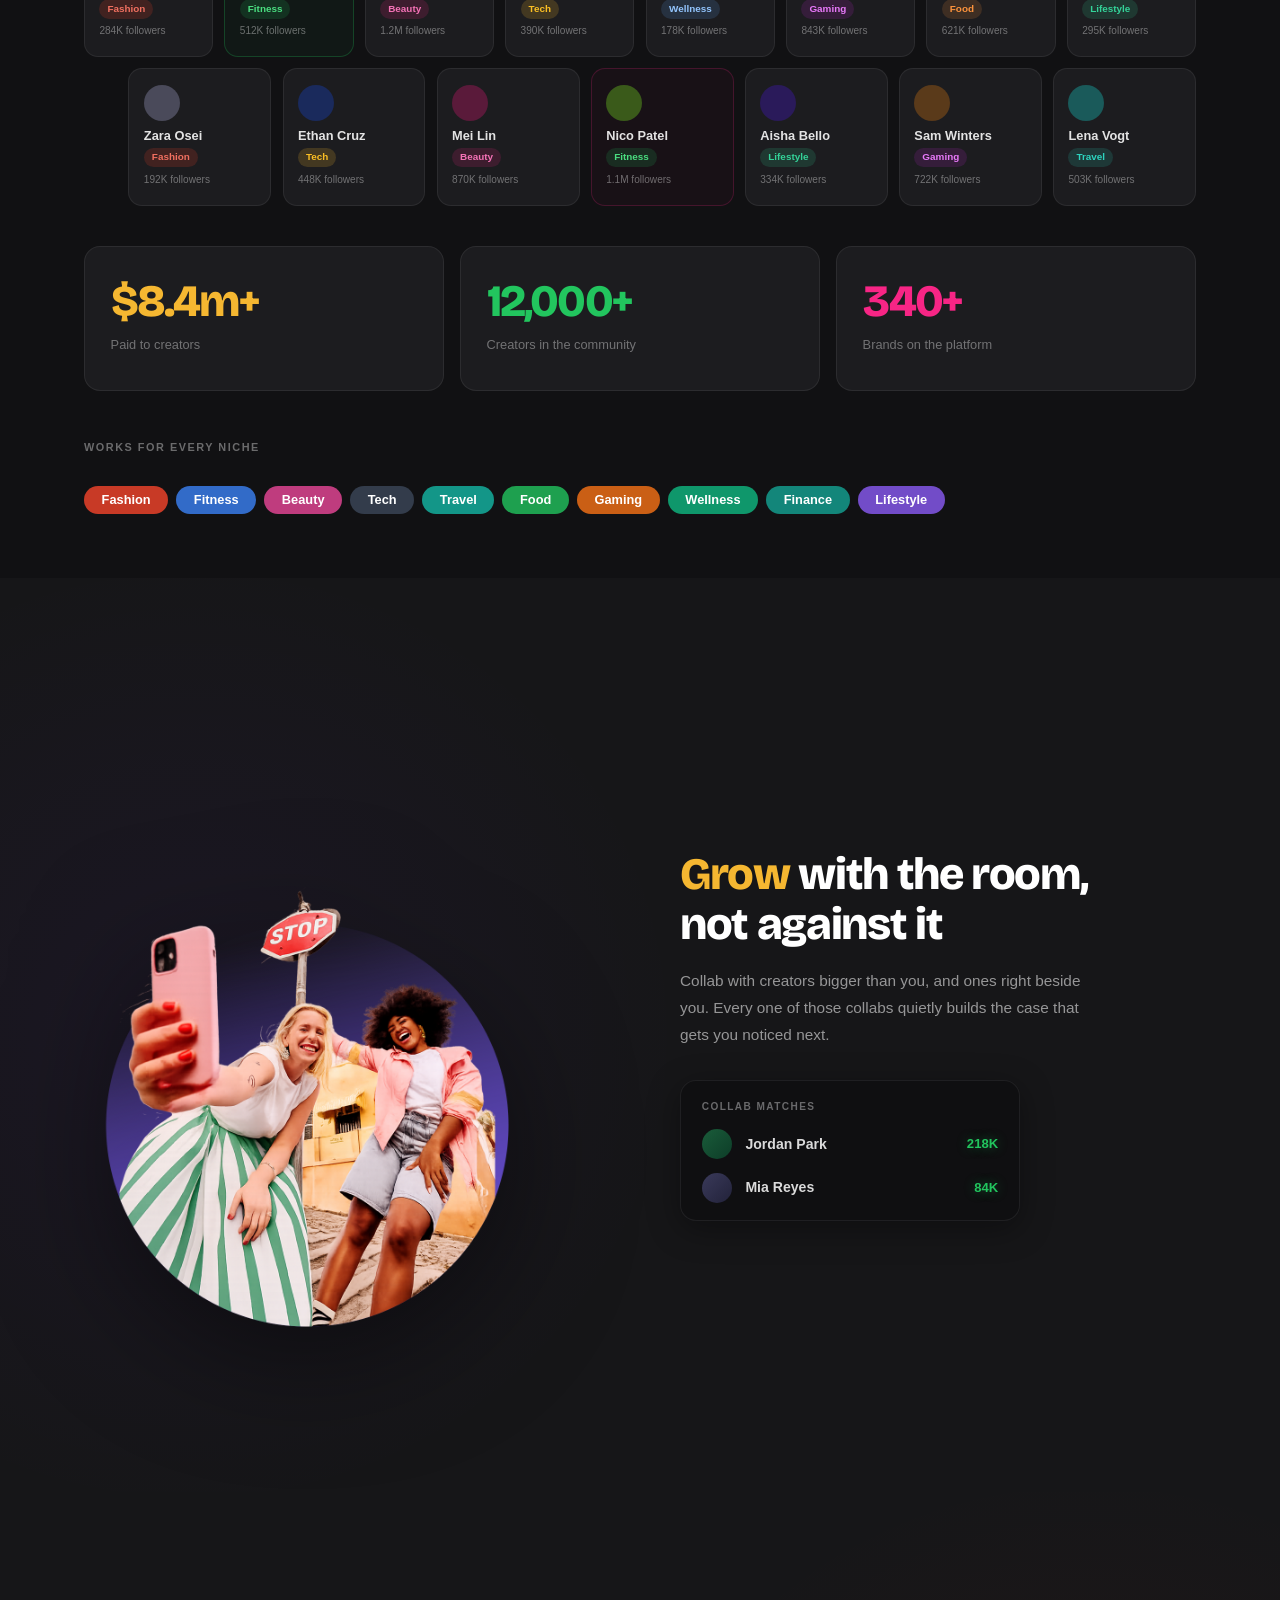
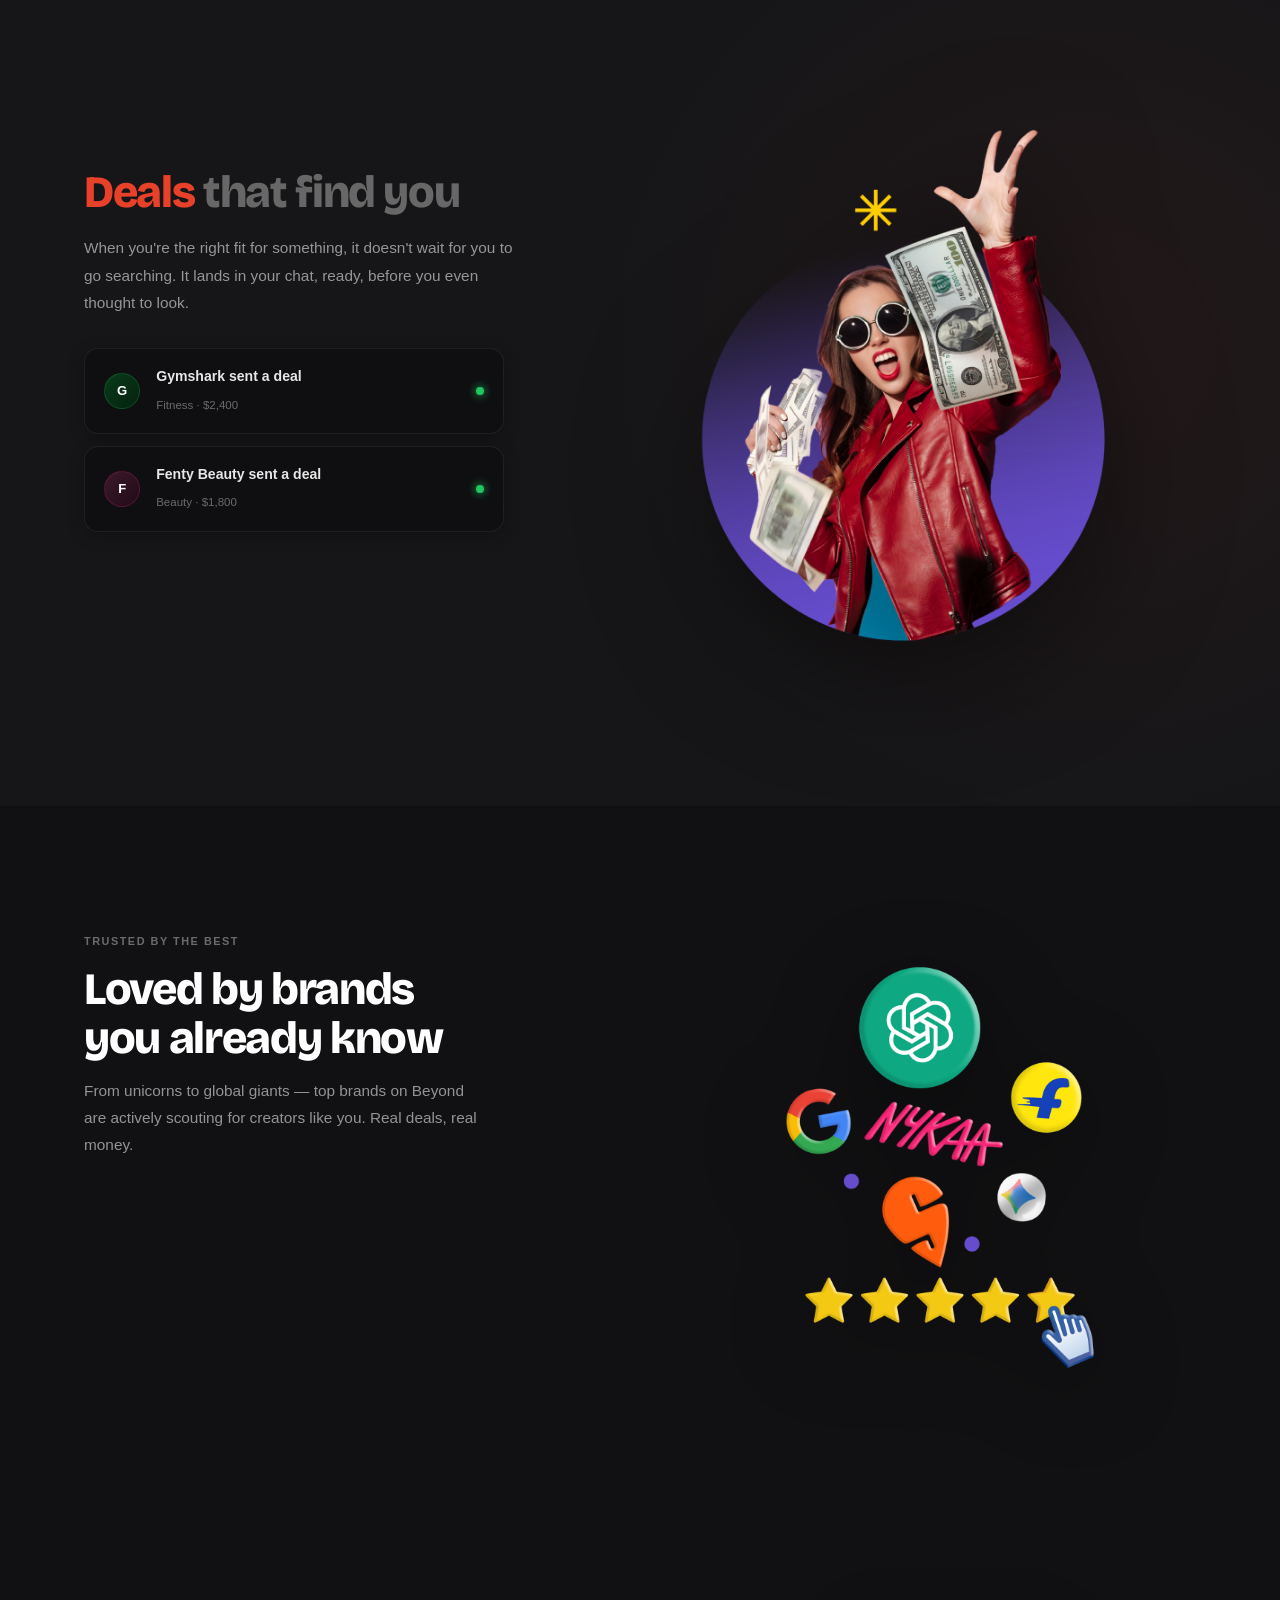
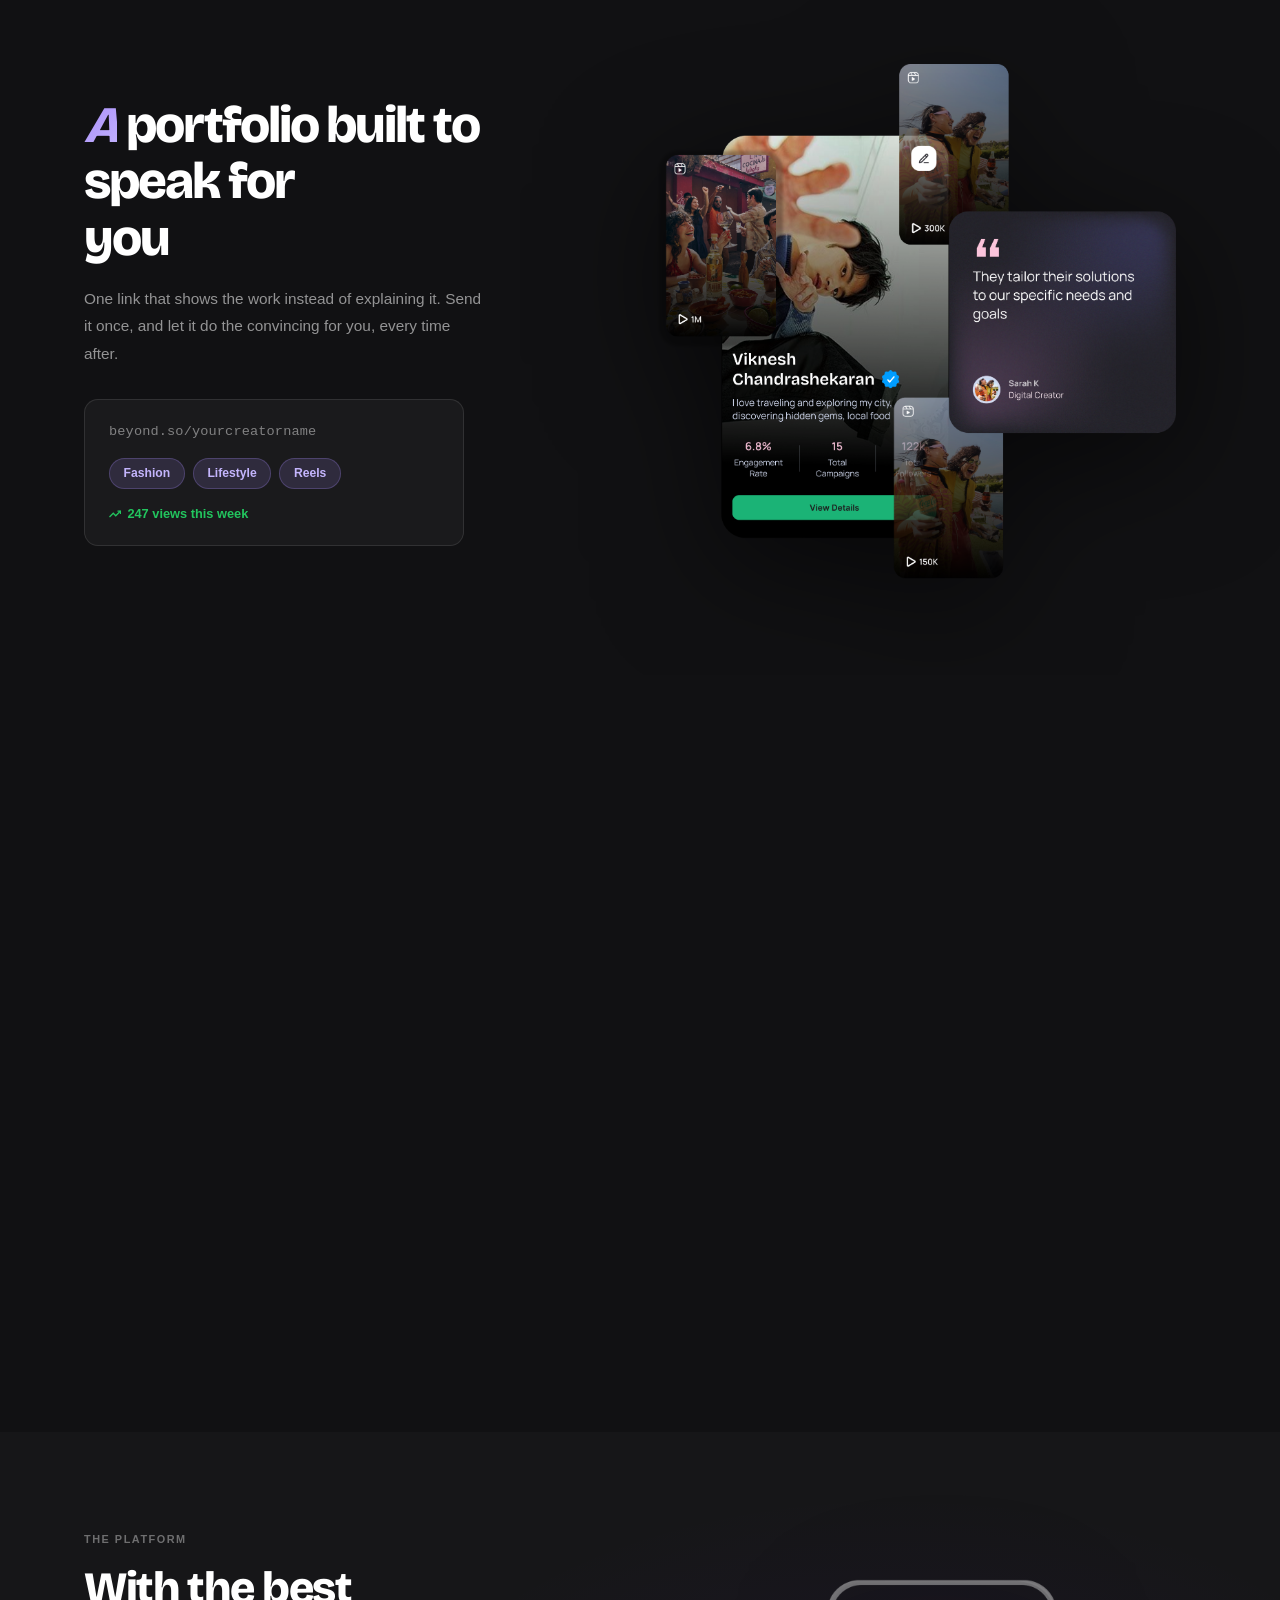
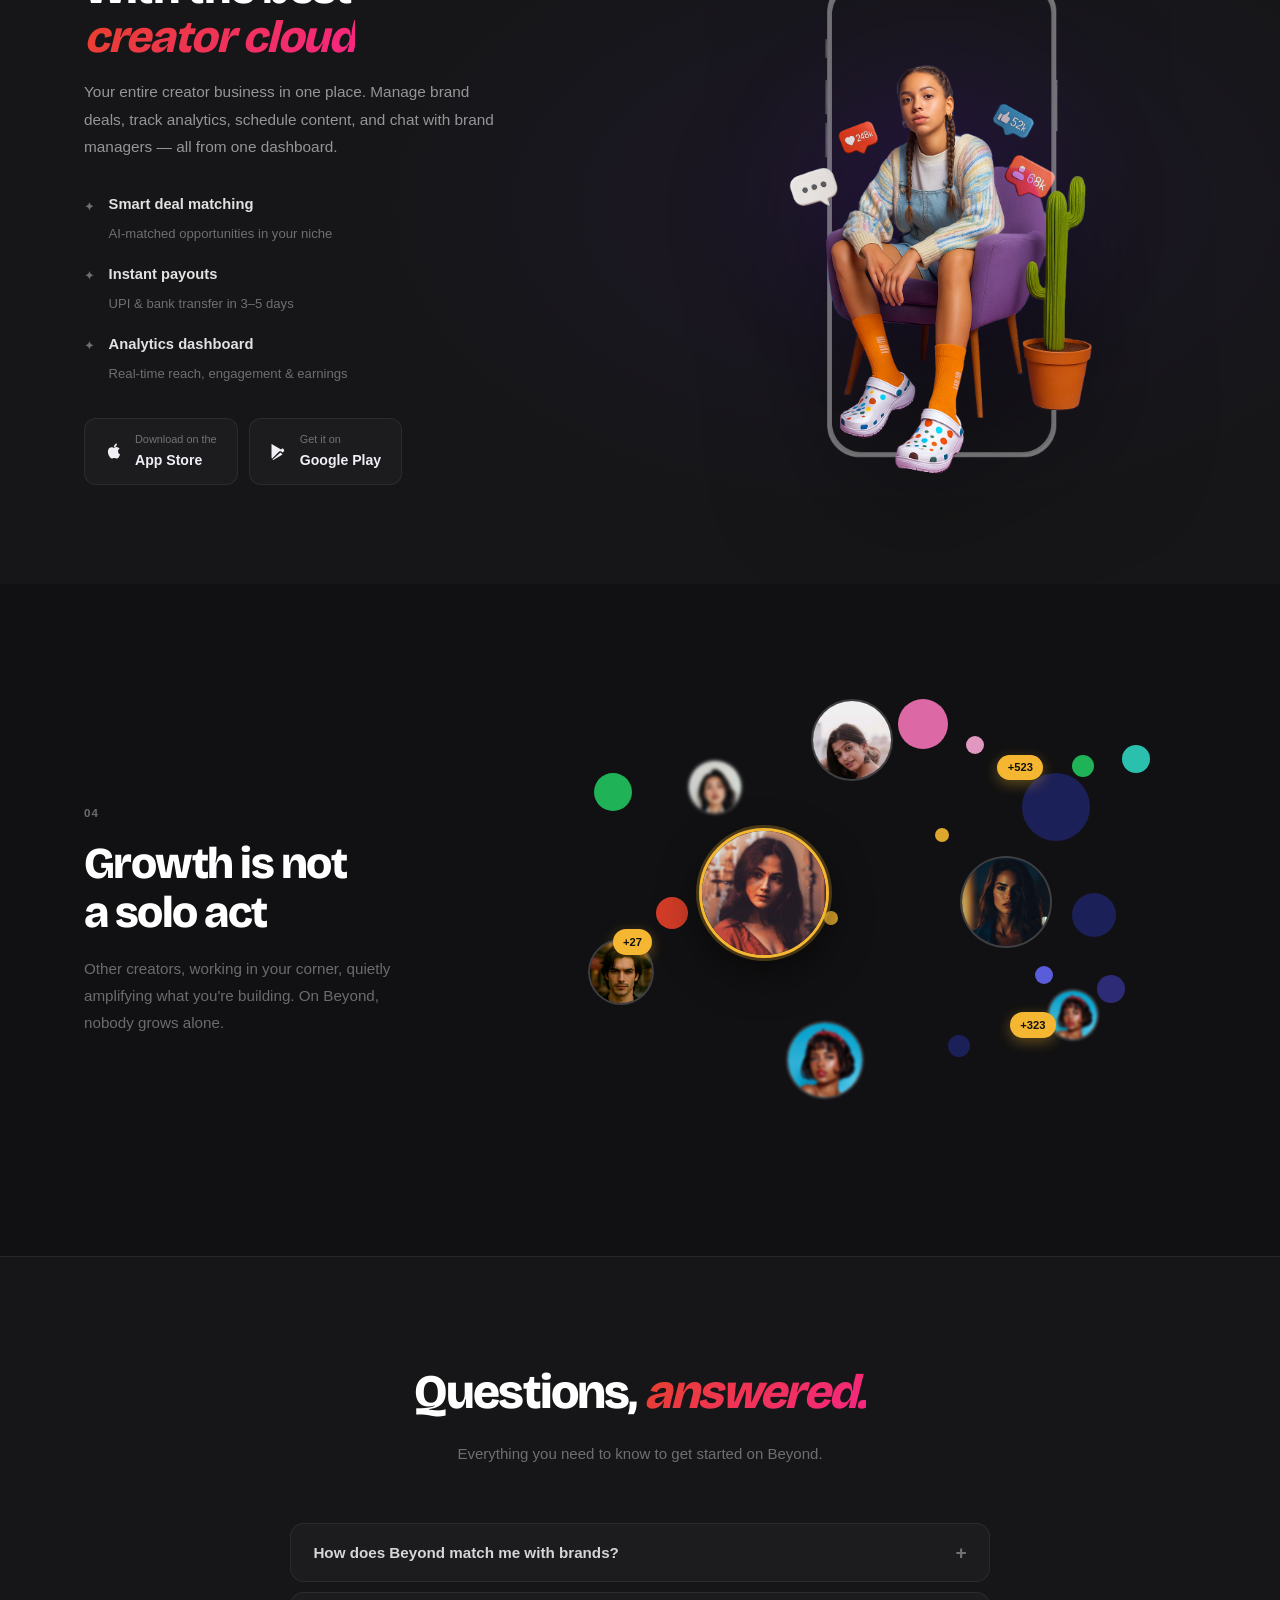
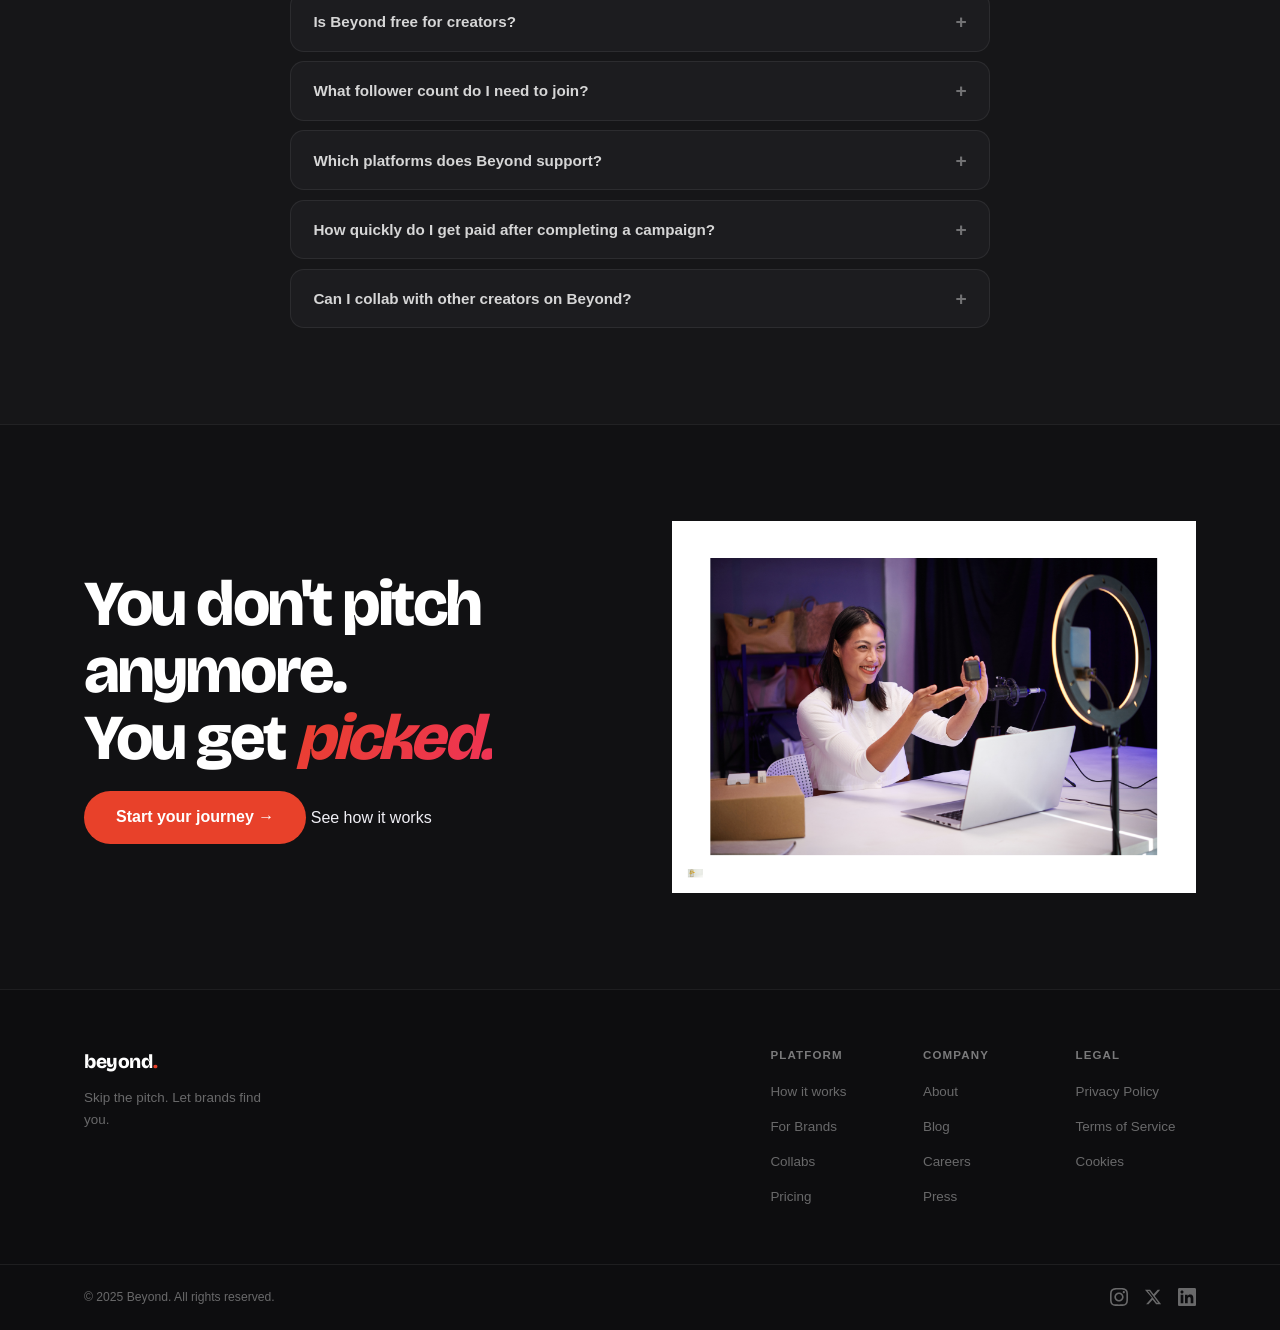
==== commit 9167e60f: "Update index.html" ====
--- a/index.html
+++ b/index.html
@@ -259,7 +259,7 @@
     <section class="fsec" id="grow">
       <div class="container fsec__inner">
         <div class="fsec__img-col" data-aos="fade-right">
-          <img src="/girls-selfie.png" alt="Two creators taking a selfie" class="fsec__circle-img floating-slow" />
+          <img src="girls-selfie.png" alt="Two creators taking a selfie" class="fsec__circle-img floating-slow" />
         </div>
         <div class="fsec__text-col" data-aos="fade-left">
           <h2 class="fsec__title">
@@ -316,7 +316,7 @@
           </div>
         </div>
         <div class="fsec__img-col" data-aos="fade-left">
-          <img src="/money-girl.png" alt="Creator celebrating deals" class="fsec__circle-img floating-slow" />
+          <img src="money-girl.png" alt="Creator celebrating deals" class="fsec__circle-img floating-slow" />
         </div>
       </div>
     </section>
@@ -344,7 +344,7 @@
           </div>
         </div>
         <div class="brands-proof__image" data-aos="fade-left">
-          <img src="/brands-stars.png" alt="Top brand logos and 5-star ratings" class="floating" />
+          <img src="brands-stars.png" alt="Top brand logos and 5-star ratings" class="floating" />
         </div>
       </div>
     </section>
@@ -381,7 +381,7 @@
         <!-- RIGHT IMAGE -->
         <div class="portfolio-sec__img-col" data-aos="fade-left">
           <img
-            src="/portfolio-mockup.png"
+            src="portfolio-mockup.png"
             alt="Creator portfolio mockup showing profile card and testimonial"
             class="portfolio-sec__img"
           />
@@ -398,7 +398,7 @@
         <div class="dms-sec__img-col" data-aos="fade-right">
           <div class="dms-placeholder">
             <img
-              src="/dm-mockup.png"
+              src="dm-mockup.png"
               alt="DMs that never miss a lead — phone mockup"
               class="dms-img"
               onerror="this.closest('.dms-placeholder').classList.add('dms-placeholder--empty')"
@@ -472,7 +472,7 @@
           </div>
           <div class="app-sec__right" data-aos="fade-left">
             <div class="app-phone-glow"></div>
-            <img src="/hero-phone.png" alt="Beyond app dashboard" class="app-phone-img floating" />
+            <img src="hero-phone.png" alt="Beyond app dashboard" class="app-phone-img floating" />
           </div>
         </div>
       </div>
@@ -497,25 +497,25 @@
 
           <!-- ── AVATAR CIRCLES ── -->
           <div class="bubble av" style="--s:82px;  --t:2%;  --l:38%; --delay:0s">
-            <img src="/av-top.jpg" alt="Creator" />
+            <img src="av-top.jpg" alt="Creator" />
           </div>
           <div class="bubble av" style="--s:56px;  --t:15%; --l:18%; --delay:1.2s; filter:blur(1.5px)">
-            <img src="/av-topleft.jpg" alt="Creator" />
+            <img src="av-topleft.jpg" alt="Creator" />
           </div>
           <div class="bubble av av--center" style="--s:130px; --t:30%; --l:20%; --delay:.5s">
-            <img src="/av-center.jpg" alt="Creator" />
+            <img src="av-center.jpg" alt="Creator" />
           </div>
           <div class="bubble av" style="--s:66px;  --t:54%; --l:2%;  --delay:1.8s">
-            <img src="/av-left.jpg" alt="Creator" />
+            <img src="av-left.jpg" alt="Creator" />
           </div>
           <div class="bubble av" style="--s:78px;  --t:72%; --l:34%; --delay:.9s; filter:blur(1px)">
-            <img src="/av-bottom.jpg" alt="Creator" />
+            <img src="av-bottom.jpg" alt="Creator" />
           </div>
           <div class="bubble av" style="--s:92px;  --t:36%; --l:62%; --delay:.3s">
-            <img src="/av-right.jpg" alt="Creator" />
+            <img src="av-right.jpg" alt="Creator" />
           </div>
           <div class="bubble av" style="--s:52px;  --t:65%; --l:76%; --delay:1.5s; filter:blur(1px)">
-            <img src="/av-bottomright.jpg" alt="Creator" />
+            <img src="av-bottomright.jpg" alt="Creator" />
           </div>
 
           <!-- ── DECORATIVE DOTS ── -->
@@ -630,7 +630,7 @@
         </div>
         <div class="ftcta__img-col" data-aos="fade-left">
           <div class="ftcta__card">
-            <img src="/footer-girl.png" alt="Creator smiling and recording content" class="ftcta__card-img" />
+            <img src="footer-girl.png" alt="Creator smiling and recording content" class="ftcta__card-img" />
           </div>
         </div>
       </div>
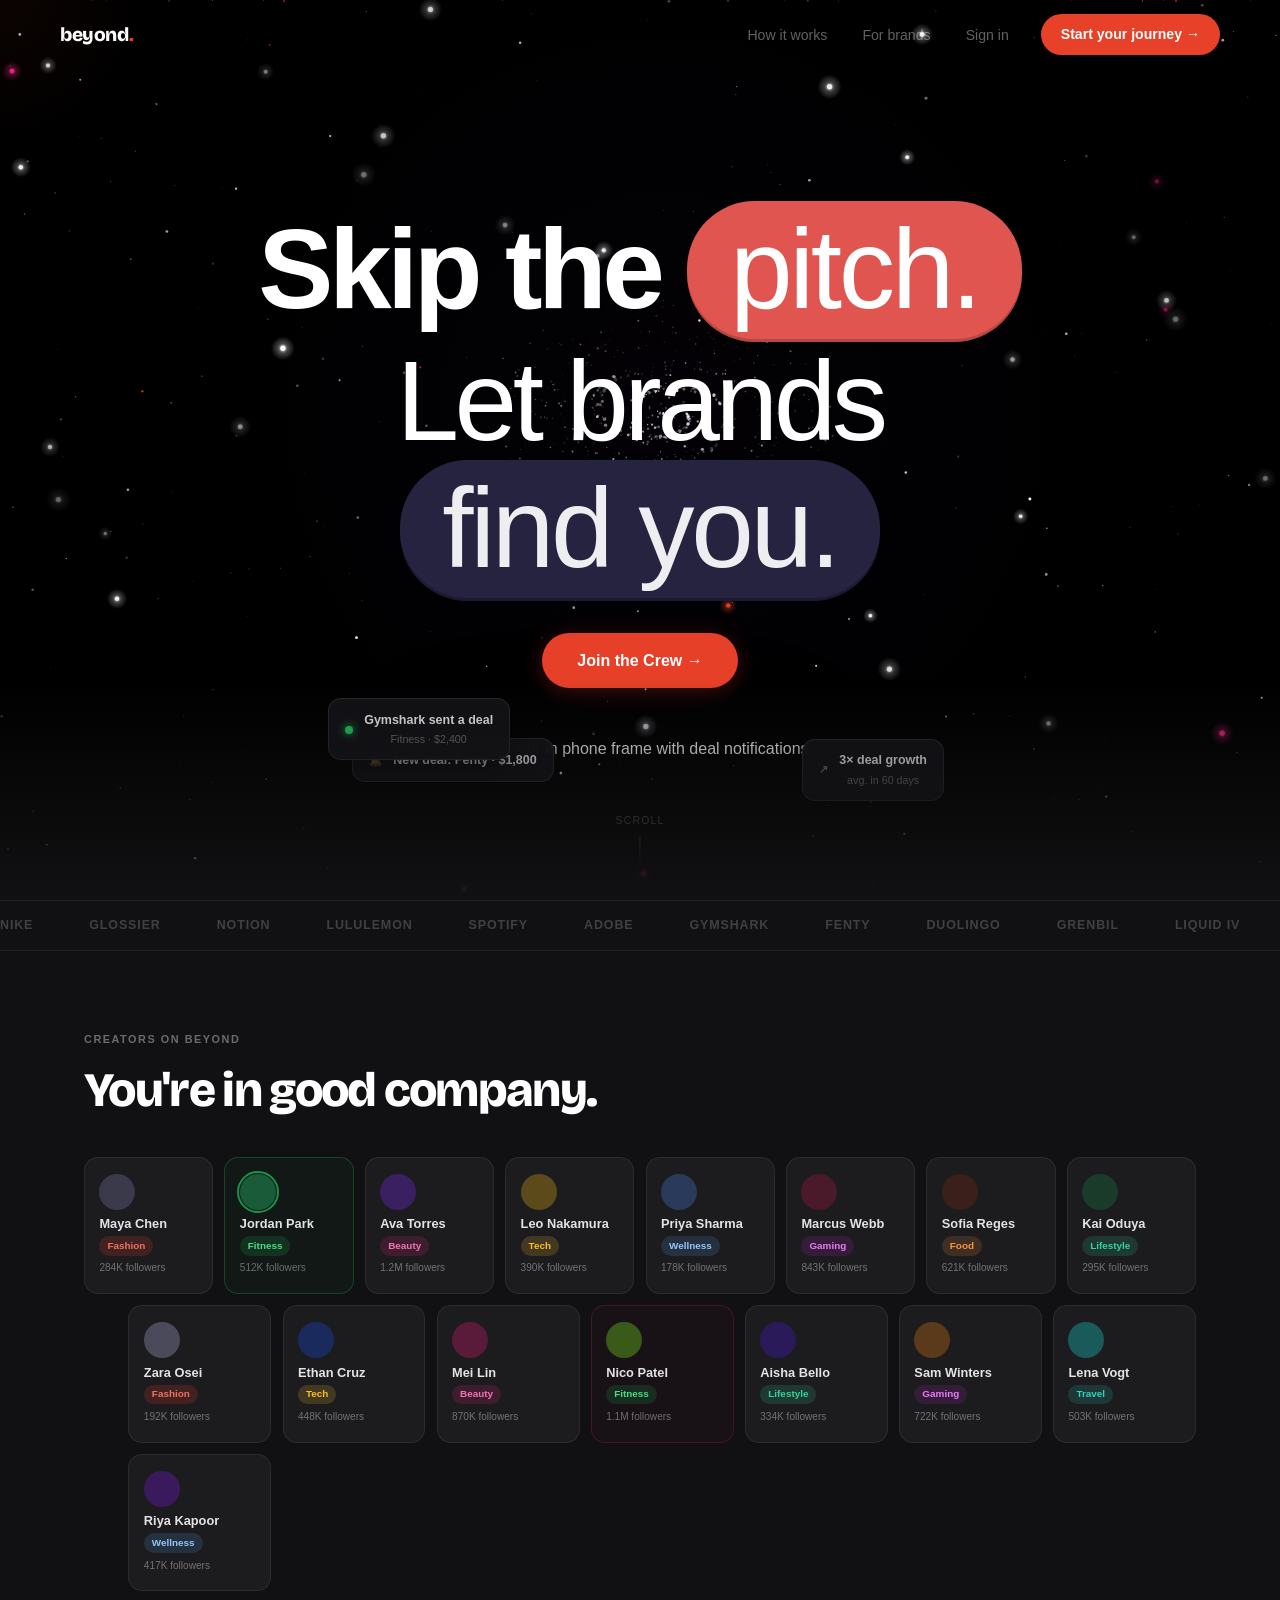
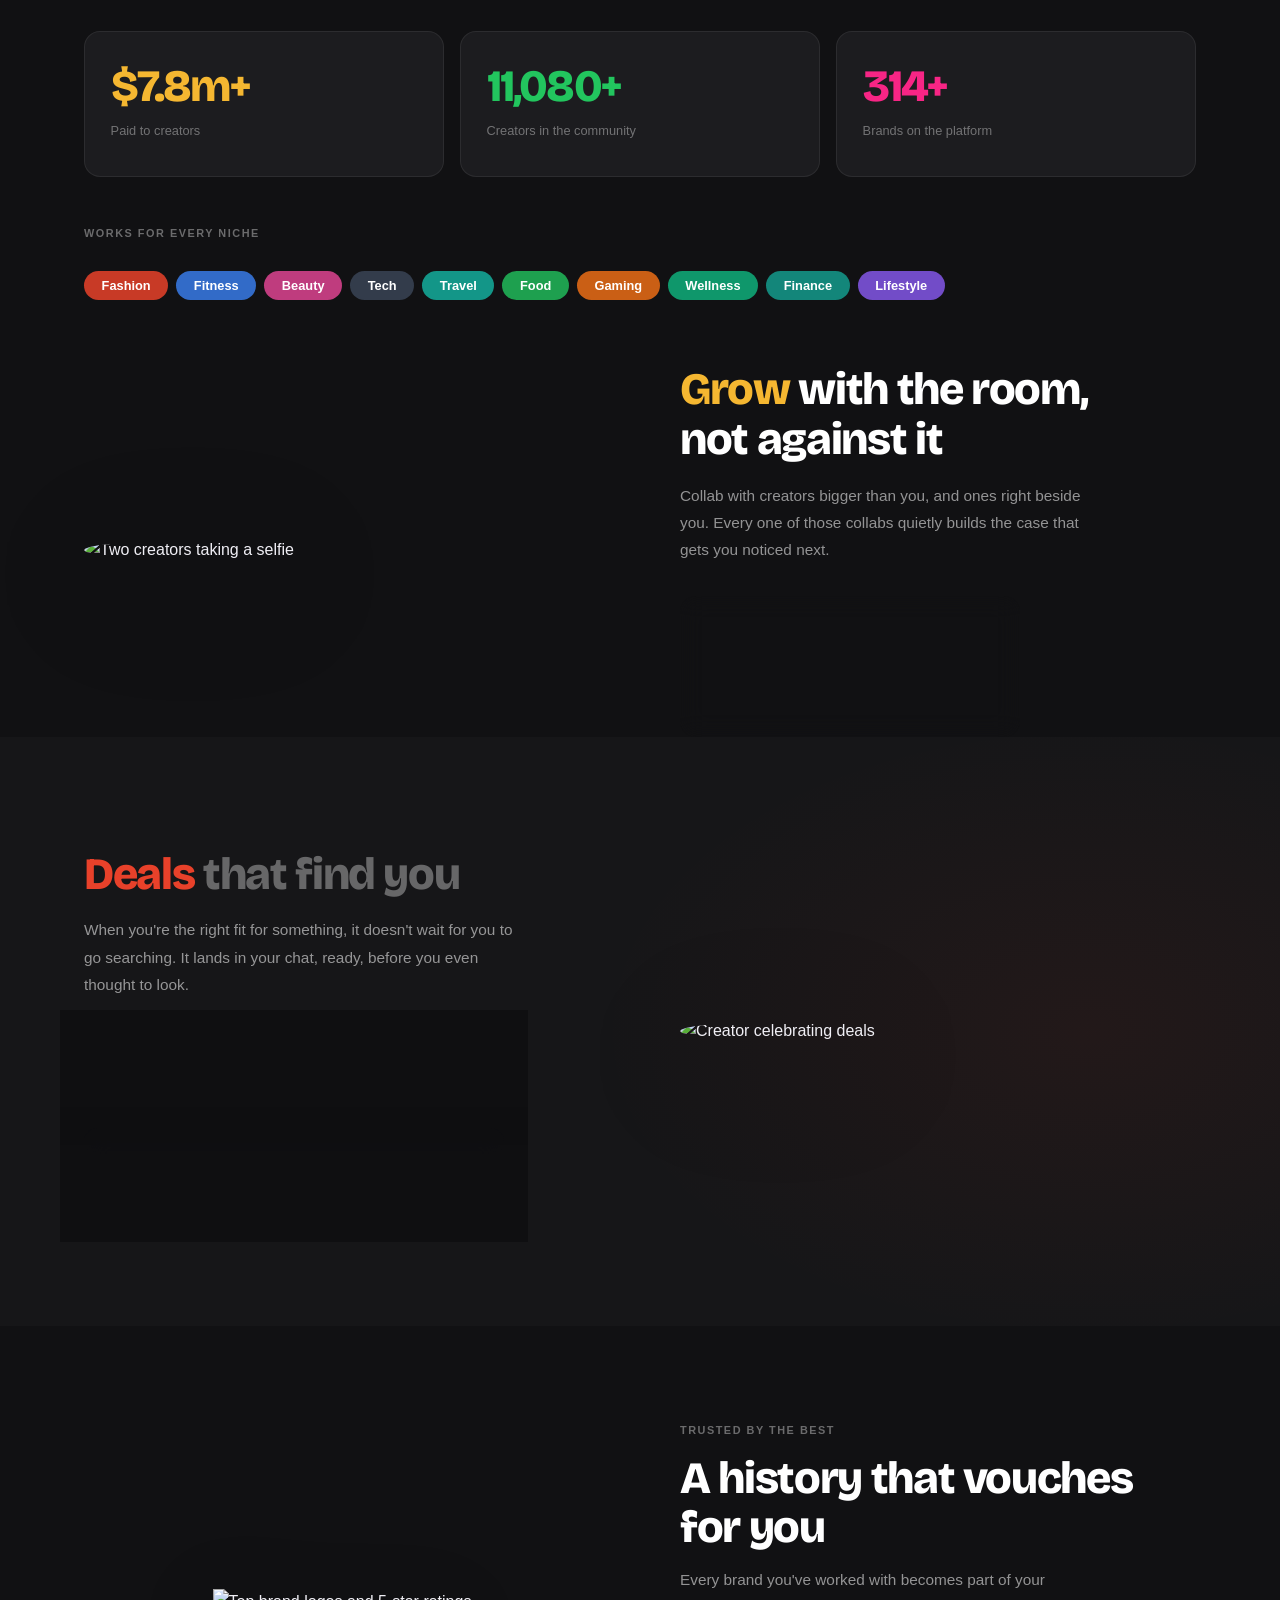
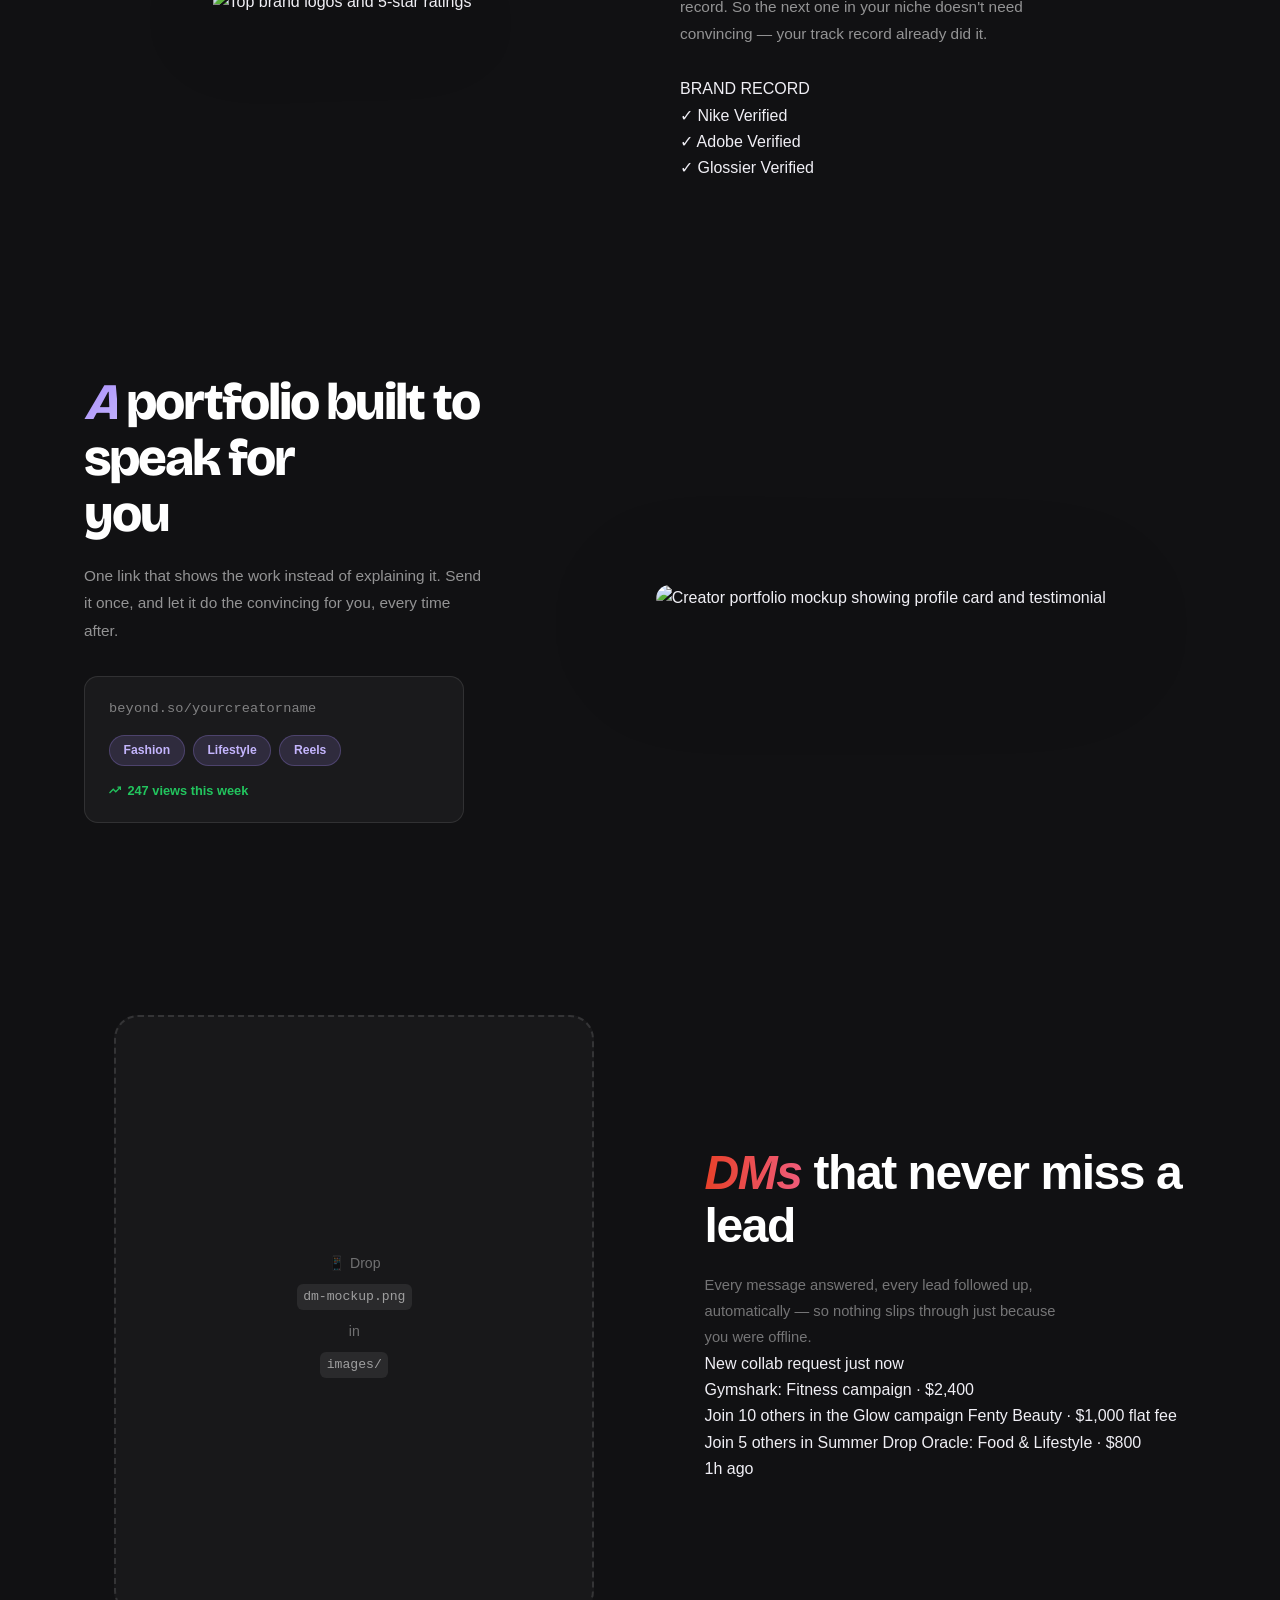
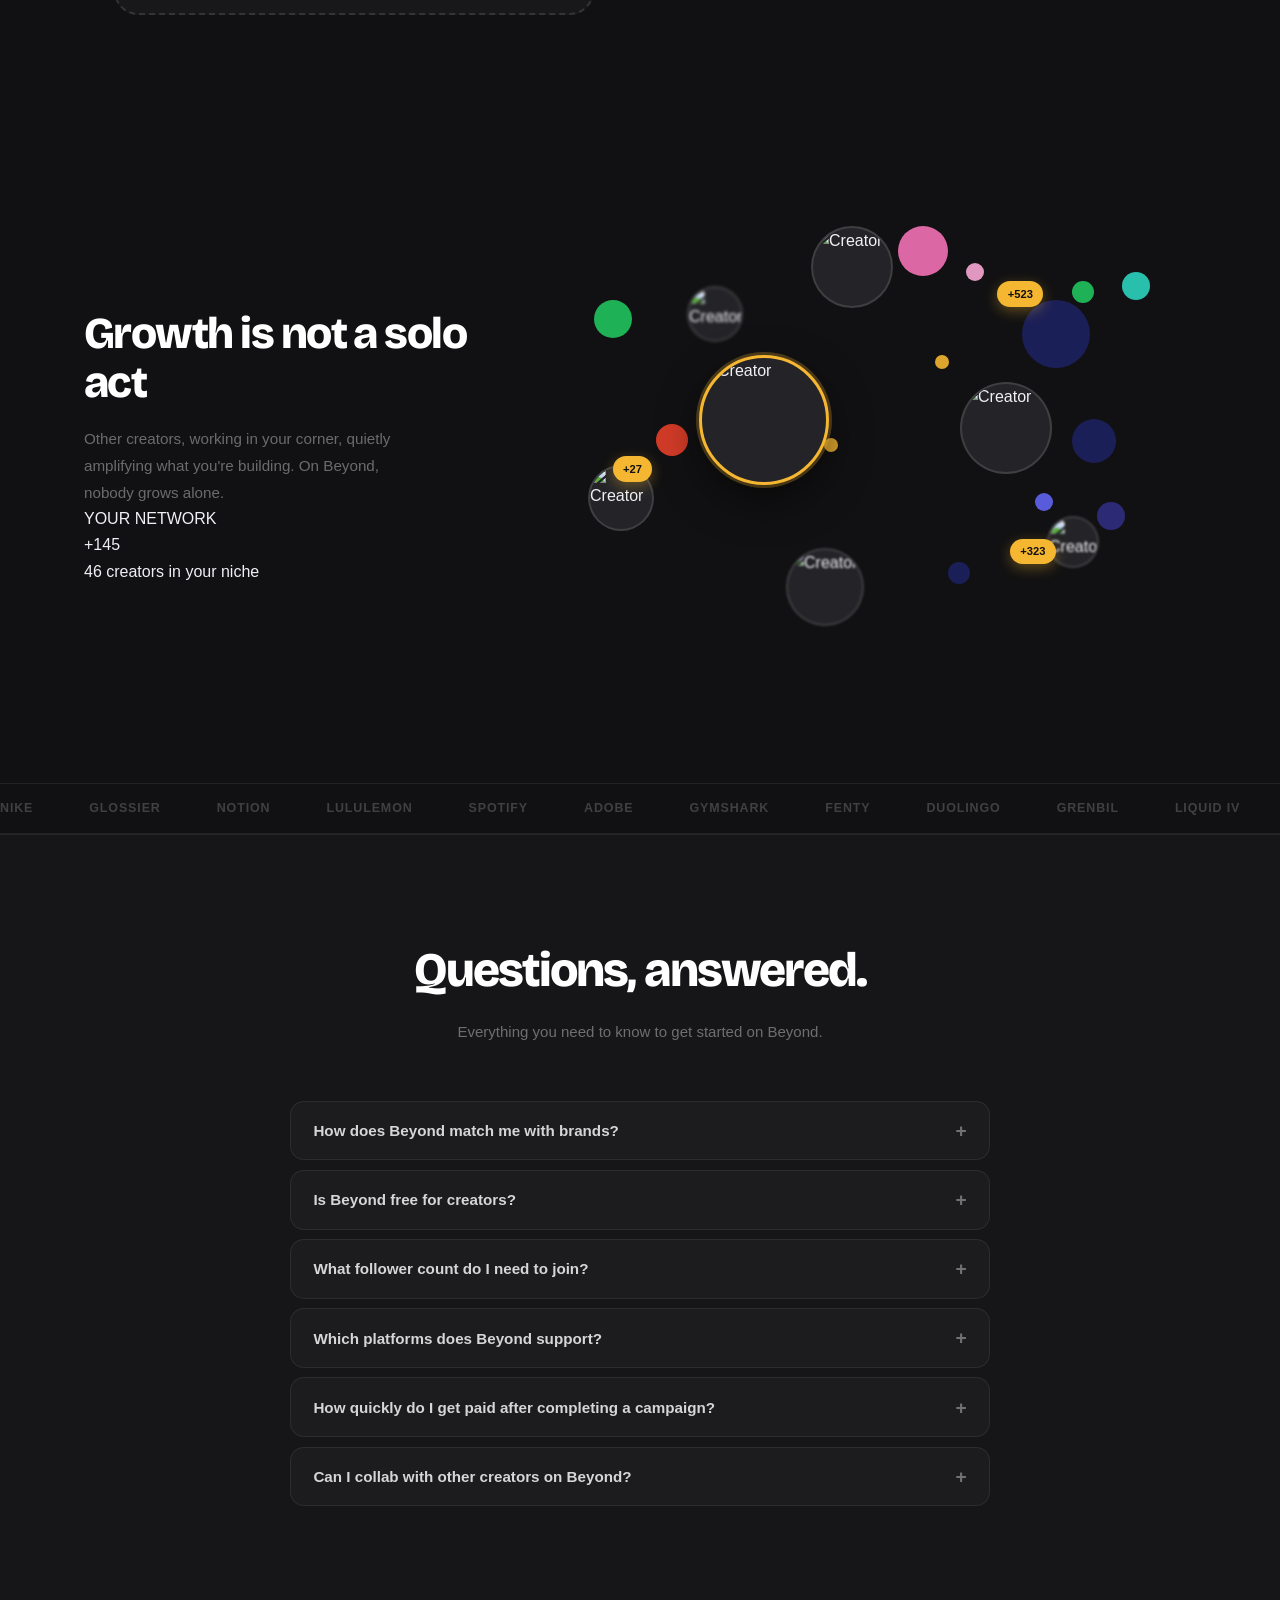
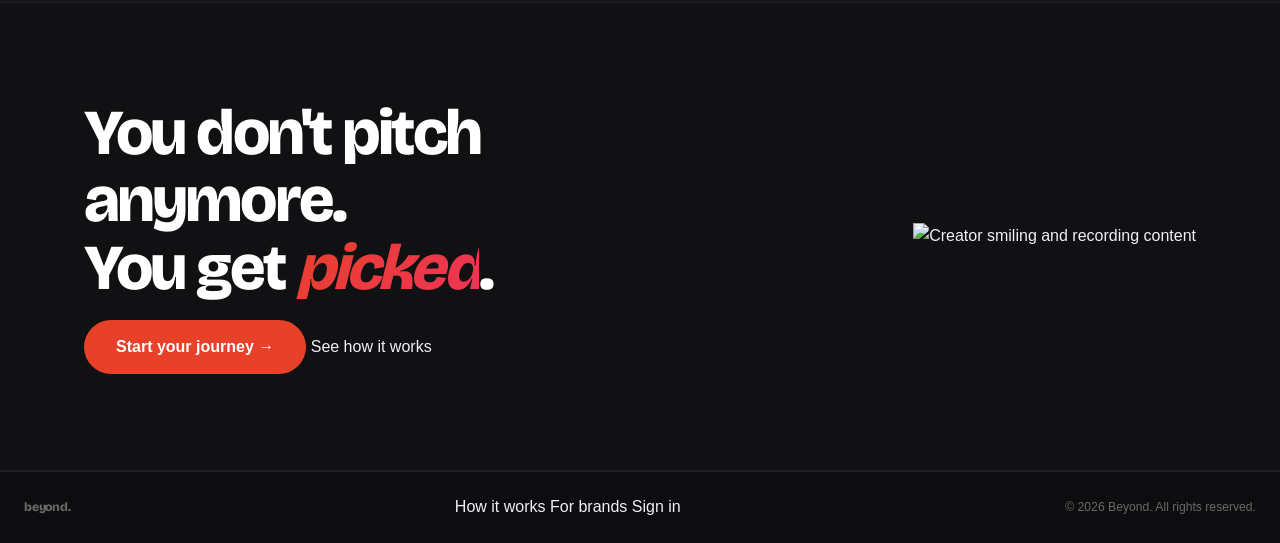
==== commit 2bbf98c8: "Update index.html" ====
--- a/index.html
+++ b/index.html
@@ -59,7 +59,7 @@
           <span class="pill pill--navy">find you.</span>
         </h1>
         <div class="hero__cta-wrap">
-          <a href="#" class="btn-hero" id="heroBtn">Get started free →</a>
+          <a href="#" class="btn-hero" id="heroBtn"> Join the Crew →</a>
         </div>
       </div>
 
@@ -80,7 +80,7 @@
           </div>
         </div>
         <!-- Phone image -->
-        <img src="hero-phone.png" alt="Creator in phone frame with deal notifications" class="hero__phone floating" />
+        <img src="images/hero-phone.png" alt="Creator in phone frame with deal notifications" class="hero__phone floating" />
         <!-- Bottom-left deal card -->
         <div class="hero__card hero__card--bl">
           <span class="hcard-dot hcard-dot--green"></span>
@@ -216,6 +216,12 @@
               <span class="ccard__name">Lena Vogt</span>
               <span class="ccard__niche niche--travel">Travel</span>
               <span class="ccard__fans">503K followers</span>
+            </div>
+            <div class="ccard">
+              <div class="ccard__av" style="--av:#3a1a5c"></div>
+              <span class="ccard__name">Riya Kapoor</span>
+              <span class="ccard__niche niche--wellness">Wellness</span>
+              <span class="ccard__fans">417K followers</span>
             </div>
           </div>
         </div>
@@ -256,10 +262,10 @@
     </section>
 
     <!-- ═══════════════════ GROW — COLLAB ═══════════════════ -->
-    <section class="fsec" id="grow">
+    <section class="fsec2" id="grow">
       <div class="container fsec__inner">
         <div class="fsec__img-col" data-aos="fade-right">
-          <img src="girls-selfie.png" alt="Two creators taking a selfie" class="fsec__circle-img floating-slow" />
+          <img src="images/girls-selfie.png" alt="Two creators taking a selfie" class="fsec__circle-img floating-slow" />
         </div>
         <div class="fsec__text-col" data-aos="fade-left">
           <h2 class="fsec__title">
@@ -278,7 +284,7 @@
             <div class="ui-row">
               <div class="ui-av" style="background:linear-gradient(135deg,#3a3a5a,#22223a)"></div>
               <span class="ui-name">Mia Reyes</span>
-              <span class="ui-stat ui-stat--green">84K</span>
+              <span class="ui-stat ui-stat--pink">84K</span>
             </div>
           </div>
         </div>
@@ -316,7 +322,7 @@
           </div>
         </div>
         <div class="fsec__img-col" data-aos="fade-left">
-          <img src="money-girl.png" alt="Creator celebrating deals" class="fsec__circle-img floating-slow" />
+          <img src="images/money-girl.png" alt="Creator celebrating deals" class="fsec__circle-img floating-slow" />
         </div>
       </div>
     </section>
@@ -324,27 +330,35 @@
     <!-- ═══════════════════ SOCIAL PROOF / BRANDS ═══════════════════ -->
     <section class="brands-proof" id="brands">
       <div class="container brands-proof__inner">
-        <div class="brands-proof__text" data-aos="fade-right">
+        <div class="brands-proof__image" data-aos="fade-right">
+          <img src="images/brands-stars.png" alt="Top brand logos and 5-star ratings" class="floating" />
+        </div>
+        <div class="brands-proof__text" data-aos="fade-left">
           <p class="section-label">TRUSTED BY THE BEST</p>
-          <h2 class="brands-proof__title">Loved by brands<br />you already know</h2>
+          <h2 class="brands-proof__title"><span class="brands-proof__a">A</span> history that vouches for you</h2>
           <p class="brands-proof__body">
-            From unicorns to global giants — top brands on Beyond are actively scouting for creators like you. Real deals, real money.
+            Every brand you've worked with becomes part of your record. So the next one in your niche doesn't need convincing — your track record already did it.
           </p>
-          <div class="brand-reviews">
-            <div class="brev-card">
-              <div class="brev-stars">★★★★★</div>
-              <p>"Beyond tripled our influencer ROI in 3 months."</p>
-              <span>— Growth Lead, Gymshark</span>
-            </div>
-            <div class="brev-card">
-              <div class="brev-stars">★★★★★</div>
-              <p>"The creator quality here is genuinely unmatched."</p>
-              <span>— Marketing, Fenty Beauty</span>
-            </div>
-          </div>
-        </div>
-        <div class="brands-proof__image" data-aos="fade-left">
-          <img src="brands-stars.png" alt="Top brand logos and 5-star ratings" class="floating" />
+
+          <!-- Brand Record Box -->
+          <div class="brand-record">
+            <p class="brand-record__label">BRAND RECORD</p>
+            <div class="brand-record__row">
+              <span class="brand-record__check">✓</span>
+              <span class="brand-record__name">Nike</span>
+              <span class="brand-record__verified">Verified</span>
+            </div>
+            <div class="brand-record__row">
+              <span class="brand-record__check">✓</span>
+              <span class="brand-record__name">Adobe</span>
+              <span class="brand-record__verified">Verified</span>
+            </div>
+            <div class="brand-record__row">
+              <span class="brand-record__check">✓</span>
+              <span class="brand-record__name">Glossier</span>
+              <span class="brand-record__verified">Verified</span>
+            </div>
+          </div>
         </div>
       </div>
     </section>
@@ -381,7 +395,7 @@
         <!-- RIGHT IMAGE -->
         <div class="portfolio-sec__img-col" data-aos="fade-left">
           <img
-            src="portfolio-mockup.png"
+            src="images/portfolio-mockup.png"
             alt="Creator portfolio mockup showing profile card and testimonial"
             class="portfolio-sec__img"
           />
@@ -398,7 +412,7 @@
         <div class="dms-sec__img-col" data-aos="fade-right">
           <div class="dms-placeholder">
             <img
-              src="dm-mockup.png"
+              src="images/dm-mockup.png"
               alt="DMs that never miss a lead — phone mockup"
               class="dms-img"
               onerror="this.closest('.dms-placeholder').classList.add('dms-placeholder--empty')"
@@ -410,24 +424,61 @@
           </div>
         </div>
 
-        <!-- RIGHT: text -->
+        <!-- RIGHT: text + collab notification cards -->
         <div class="dms-sec__text" data-aos="fade-left">
-          <span class="dms-sec__num">01</span>
           <h2 class="dms-sec__title">
-            <em class="dms-sec__dm">DMs</em> that never<br />miss a lead
+            <span class="dms-sec__dm">DMs</span> that never miss a lead
           </h2>
           <p class="dms-sec__body">
             Every message answered, every lead followed up,
             automatically — so nothing slips through just because
             you were offline.
           </p>
+
+          <!-- Collab notification cards -->
+          <div class="collab-cards">
+
+            <!-- Card 1 — highlighted, active -->
+            <div class="collab-card collab-card--active">
+              <span class="collab-card__dot collab-card__dot--green"></span>
+              <div class="collab-card__body">
+                <div class="collab-card__top">
+                  <span class="collab-card__title">New collab request</span>
+                  <span class="collab-card__badge">just now</span>
+                </div>
+                <span class="collab-card__sub">Gymshark: Fitness campaign · $2,400</span>
+              </div>
+              <span class="collab-card__dot collab-card__dot--green collab-card__dot--right"></span>
+            </div>
+
+            <!-- Card 2 -->
+            <div class="collab-card">
+              <span class="collab-card__avatar"></span>
+              <div class="collab-card__body">
+                <span class="collab-card__title">Join 10 others in the Glow campaign</span>
+                <span class="collab-card__sub">Fenty Beauty · $1,000 flat fee</span>
+              </div>
+              <span class="collab-card__dot collab-card__dot--red collab-card__dot--right"></span>
+            </div>
+
+            <!-- Card 3 -->
+            <div class="collab-card">
+              <span class="collab-card__avatar collab-card__avatar--sm"></span>
+              <div class="collab-card__body">
+                <span class="collab-card__title">Join 5 others in Summer Drop</span>
+                <span class="collab-card__sub">Oracle: Food &amp; Lifestyle · $800</span>
+              </div>
+              <span class="collab-card__time">1h ago</span>
+            </div>
+
+          </div>
         </div>
 
       </div>
     </section>
 
     <!-- ═══════════════════ APP SECTION ═══════════════════ -->
-    <section class="app-sec">
+    <!-- <section class="app-sec">
       <div class="container">
         <div class="app-sec__inner">
           <div class="app-sec__left" data-aos="fade-right">
@@ -472,11 +523,11 @@
           </div>
           <div class="app-sec__right" data-aos="fade-left">
             <div class="app-phone-glow"></div>
-            <img src="hero-phone.png" alt="Beyond app dashboard" class="app-phone-img floating" />
-          </div>
-        </div>
-      </div>
-    </section>
+            <img src="images/hero-phone.png" alt="Beyond app dashboard" class="app-phone-img floating" />
+          </div>
+        </div>
+      </div>
+    </section> -->
 
     <!-- ═══════════════════ GROWTH / CREATOR CLUSTER ═══════════════════ -->
     <section class="growth" id="growth">
@@ -484,12 +535,25 @@
 
         <!-- LEFT TEXT -->
         <div class="growth__text" data-aos="fade-right">
-          <span class="growth__num">04</span>
-          <h2 class="growth__title">Growth is not<br />a solo act</h2>
+          <h2 class="growth__title">Growth is not a solo act</h2>
           <p class="growth__body">
             Other creators, working in your corner, quietly amplifying
             what you're building. On Beyond, nobody grows alone.
           </p>
+
+          <!-- YOUR NETWORK card -->
+          <div class="network-card">
+            <p class="network-card__label">YOUR NETWORK</p>
+            <div class="network-card__avatars">
+              <span class="nav-av" style="background:#7c6a9e;"></span>
+              <span class="nav-av" style="background:#a04c3a;"></span>
+              <span class="nav-av" style="background:#3a6e5a;"></span>
+              <span class="nav-av" style="background:#5a3a8e;"></span>
+              <span class="nav-av" style="background:#8e7a3a;"></span>
+              <span class="nav-av nav-av--count">+145</span>
+            </div>
+            <p class="network-card__sub">46 creators in your niche</p>
+          </div>
         </div>
 
         <!-- RIGHT BUBBLE CLUSTER -->
@@ -497,25 +561,25 @@
 
           <!-- ── AVATAR CIRCLES ── -->
           <div class="bubble av" style="--s:82px;  --t:2%;  --l:38%; --delay:0s">
-            <img src="av-top.jpg" alt="Creator" />
+            <img src="images/av-top.jpg" alt="Creator" />
           </div>
           <div class="bubble av" style="--s:56px;  --t:15%; --l:18%; --delay:1.2s; filter:blur(1.5px)">
-            <img src="av-topleft.jpg" alt="Creator" />
+            <img src="images/av-topleft.jpg" alt="Creator" />
           </div>
           <div class="bubble av av--center" style="--s:130px; --t:30%; --l:20%; --delay:.5s">
-            <img src="av-center.jpg" alt="Creator" />
+            <img src="images/av-center.jpg" alt="Creator" />
           </div>
           <div class="bubble av" style="--s:66px;  --t:54%; --l:2%;  --delay:1.8s">
-            <img src="av-left.jpg" alt="Creator" />
+            <img src="images/av-left.jpg" alt="Creator" />
           </div>
           <div class="bubble av" style="--s:78px;  --t:72%; --l:34%; --delay:.9s; filter:blur(1px)">
-            <img src="av-bottom.jpg" alt="Creator" />
+            <img src="images/av-bottom.jpg" alt="Creator" />
           </div>
           <div class="bubble av" style="--s:92px;  --t:36%; --l:62%; --delay:.3s">
-            <img src="av-right.jpg" alt="Creator" />
+            <img src="images/av-right.jpg" alt="Creator" />
           </div>
           <div class="bubble av" style="--s:52px;  --t:65%; --l:76%; --delay:1.5s; filter:blur(1px)">
-            <img src="av-bottomright.jpg" alt="Creator" />
+            <img src="images/av-bottomright.jpg" alt="Creator" />
           </div>
 
           <!-- ── DECORATIVE DOTS ── -->
@@ -542,11 +606,31 @@
       </div>
     </section>
 
+
+
+        <!-- ═══════════════════ MARQUEE ═══════════════════ -->
+    <section class="marquee-section">
+      <div class="marquee-inner">
+        <span>Nike</span><span>Glossier</span><span>Notion</span>
+        <span>Lululemon</span><span>Spotify</span><span>Adobe</span>
+        <span>Gymshark</span><span>Fenty</span><span>Duolingo</span>
+        <span>Grenbil</span><span>Liquid IV</span><span>BYBRE</span>
+        <span>Nike</span><span>Glossier</span><span>Notion</span>
+        <span>Lululemon</span><span>Spotify</span><span>Adobe</span>
+        <span>Gymshark</span><span>Fenty</span><span>Duolingo</span>
+        <span>Grenbil</span><span>Liquid IV</span><span>BYBRE</span>
+      </div>
+    </section>
+
+
+
+
+
     <!-- ═══════════════════ FAQ ═══════════════════ -->
     <section class="faq" id="faq">
       <div class="container">
         <div class="faq__head" data-aos="fade-up">
-          <h2 class="faq__title">Questions, <em>answered.</em></h2>
+          <h2 class="faq__title">Questions, answered.</h2>
           <p class="faq__sub">Everything you need to know to get started on Beyond.</p>
         </div>
         <div class="faq__list" data-aos="fade-up" data-aos-delay="100">
@@ -621,7 +705,7 @@
         <div class="ftcta__text" data-aos="fade-right">
           <h2 class="ftcta__headline">
             <span class="ftcta__dim">You don't pitch<br />anymore.</span><br />
-            <span class="ftcta__white">You get </span><span class="ftcta__picked">picked.</span>
+            <span class="ftcta__white">You get </span><span class="ftcta__picked">picked</span ><span class="ftcta__white">.</span>
           </h2>
           <div class="ftcta__btns">
             <a href="#" class="nav__cta nav__cta--lg" id="footerCta">Start your journey →</a>
@@ -630,7 +714,7 @@
         </div>
         <div class="ftcta__img-col" data-aos="fade-left">
           <div class="ftcta__card">
-            <img src="footer-girl.png" alt="Creator smiling and recording content" class="ftcta__card-img" />
+            <img src="images/footer-girl.png" alt="Creator smiling and recording content" class="ftcta__card-img" />
           </div>
         </div>
       </div>
@@ -640,42 +724,15 @@
 
   <!-- ═══════════════════ FOOTER ═══════════════════ -->
   <footer class="footer">
-    <div class="container footer__inner">
-      <div class="footer__brand">
-        <span class="nav__logo">beyond<span class="logo-dot">.</span></span>
-        <p>Skip the pitch. Let brands find you.</p>
-      </div>
-      <div class="footer__cols">
-        <div class="footer__col">
-          <h4>Platform</h4>
+    <div class="footer__bar">
+      <div class="footer__bar-inner">
+        <span class="nav__logo footer__logo">beyond<span class="logo-dot">.</span></span>
+        <nav class="footer__nav">
           <a href="#">How it works</a>
-          <a href="#">For Brands</a>
-          <a href="#">Collabs</a>
-          <a href="#">Pricing</a>
-        </div>
-        <div class="footer__col">
-          <h4>Company</h4>
-          <a href="#">About</a>
-          <a href="#">Blog</a>
-          <a href="#">Careers</a>
-          <a href="#">Press</a>
-        </div>
-        <div class="footer__col">
-          <h4>Legal</h4>
-          <a href="#">Privacy Policy</a>
-          <a href="#">Terms of Service</a>
-          <a href="#">Cookies</a>
-        </div>
-      </div>
-    </div>
-    <div class="footer__bar">
-      <div class="container footer__bar-inner">
-        <span>© 2025 Beyond. All rights reserved.</span>
-        <div class="footer__socials">
-          <a href="#" aria-label="Instagram"><svg viewBox="0 0 24 24" fill="currentColor" width="18"><path d="M12 2.163c3.204 0 3.584.012 4.85.07 3.252.148 4.771 1.691 4.919 4.919.058 1.265.069 1.645.069 4.849 0 3.205-.012 3.584-.069 4.849-.149 3.225-1.664 4.771-4.919 4.919-1.266.058-1.644.07-4.85.07-3.204 0-3.584-.012-4.849-.07-3.26-.149-4.771-1.699-4.919-4.92-.058-1.265-.07-1.644-.07-4.849 0-3.204.013-3.583.07-4.849.149-3.227 1.664-4.771 4.919-4.919 1.266-.057 1.645-.069 4.849-.069zm0-2.163c-3.259 0-3.667.014-4.947.072-4.358.2-6.78 2.618-6.98 6.98-.059 1.281-.073 1.689-.073 4.948 0 3.259.014 3.668.072 4.948.2 4.358 2.618 6.78 6.98 6.98 1.281.058 1.689.072 4.948.072 3.259 0 3.668-.014 4.948-.072 4.354-.2 6.782-2.618 6.979-6.98.059-1.28.073-1.689.073-4.948 0-3.259-.014-3.667-.072-4.947-.196-4.354-2.617-6.78-6.979-6.98-1.281-.059-1.69-.073-4.949-.073zm0 5.838c-3.403 0-6.162 2.759-6.162 6.162s2.759 6.163 6.162 6.163 6.162-2.759 6.162-6.163c0-3.403-2.759-6.162-6.162-6.162zm0 10.162c-2.209 0-4-1.79-4-4 0-2.209 1.791-4 4-4s4 1.791 4 4c0 2.21-1.791 4-4 4zm6.406-11.845c-.796 0-1.441.645-1.441 1.44s.645 1.44 1.441 1.44c.795 0 1.439-.645 1.439-1.44s-.644-1.44-1.439-1.44z"/></svg></a>
-          <a href="#" aria-label="X"><svg viewBox="0 0 24 24" fill="currentColor" width="18"><path d="M18.244 2.25h3.308l-7.227 8.26 8.502 11.24H16.17l-4.714-6.231-5.401 6.231H2.746l7.73-8.835L1.254 2.25H8.08l4.713 6.231zm-1.161 17.52h1.833L7.084 4.126H5.117z"/></svg></a>
-          <a href="#" aria-label="LinkedIn"><svg viewBox="0 0 24 24" fill="currentColor" width="18"><path d="M20.447 20.452h-3.554v-5.569c0-1.328-.027-3.037-1.852-3.037-1.853 0-2.136 1.445-2.136 2.939v5.667H9.351V9h3.414v1.561h.046c.477-.9 1.637-1.85 3.37-1.85 3.601 0 4.267 2.37 4.267 5.455v6.286zM5.337 7.433c-1.144 0-2.063-.926-2.063-2.065 0-1.138.92-2.063 2.063-2.063 1.14 0 2.064.925 2.064 2.063 0 1.139-.925 2.065-2.064 2.065zm1.782 13.019H3.555V9h3.564v11.452zM22.225 0H1.771C.792 0 0 .774 0 1.729v20.542C0 23.227.792 24 1.771 24h20.451C23.2 24 24 23.227 24 22.271V1.729C24 .774 23.2 0 22.222 0h.003z"/></svg></a>
-        </div>
+          <a href="#">For brands</a>
+          <a href="#">Sign in</a>
+        </nav>
+        <span class="footer__copy">© 2026 Beyond. All rights reserved.</span>
       </div>
     </div>
   </footer>
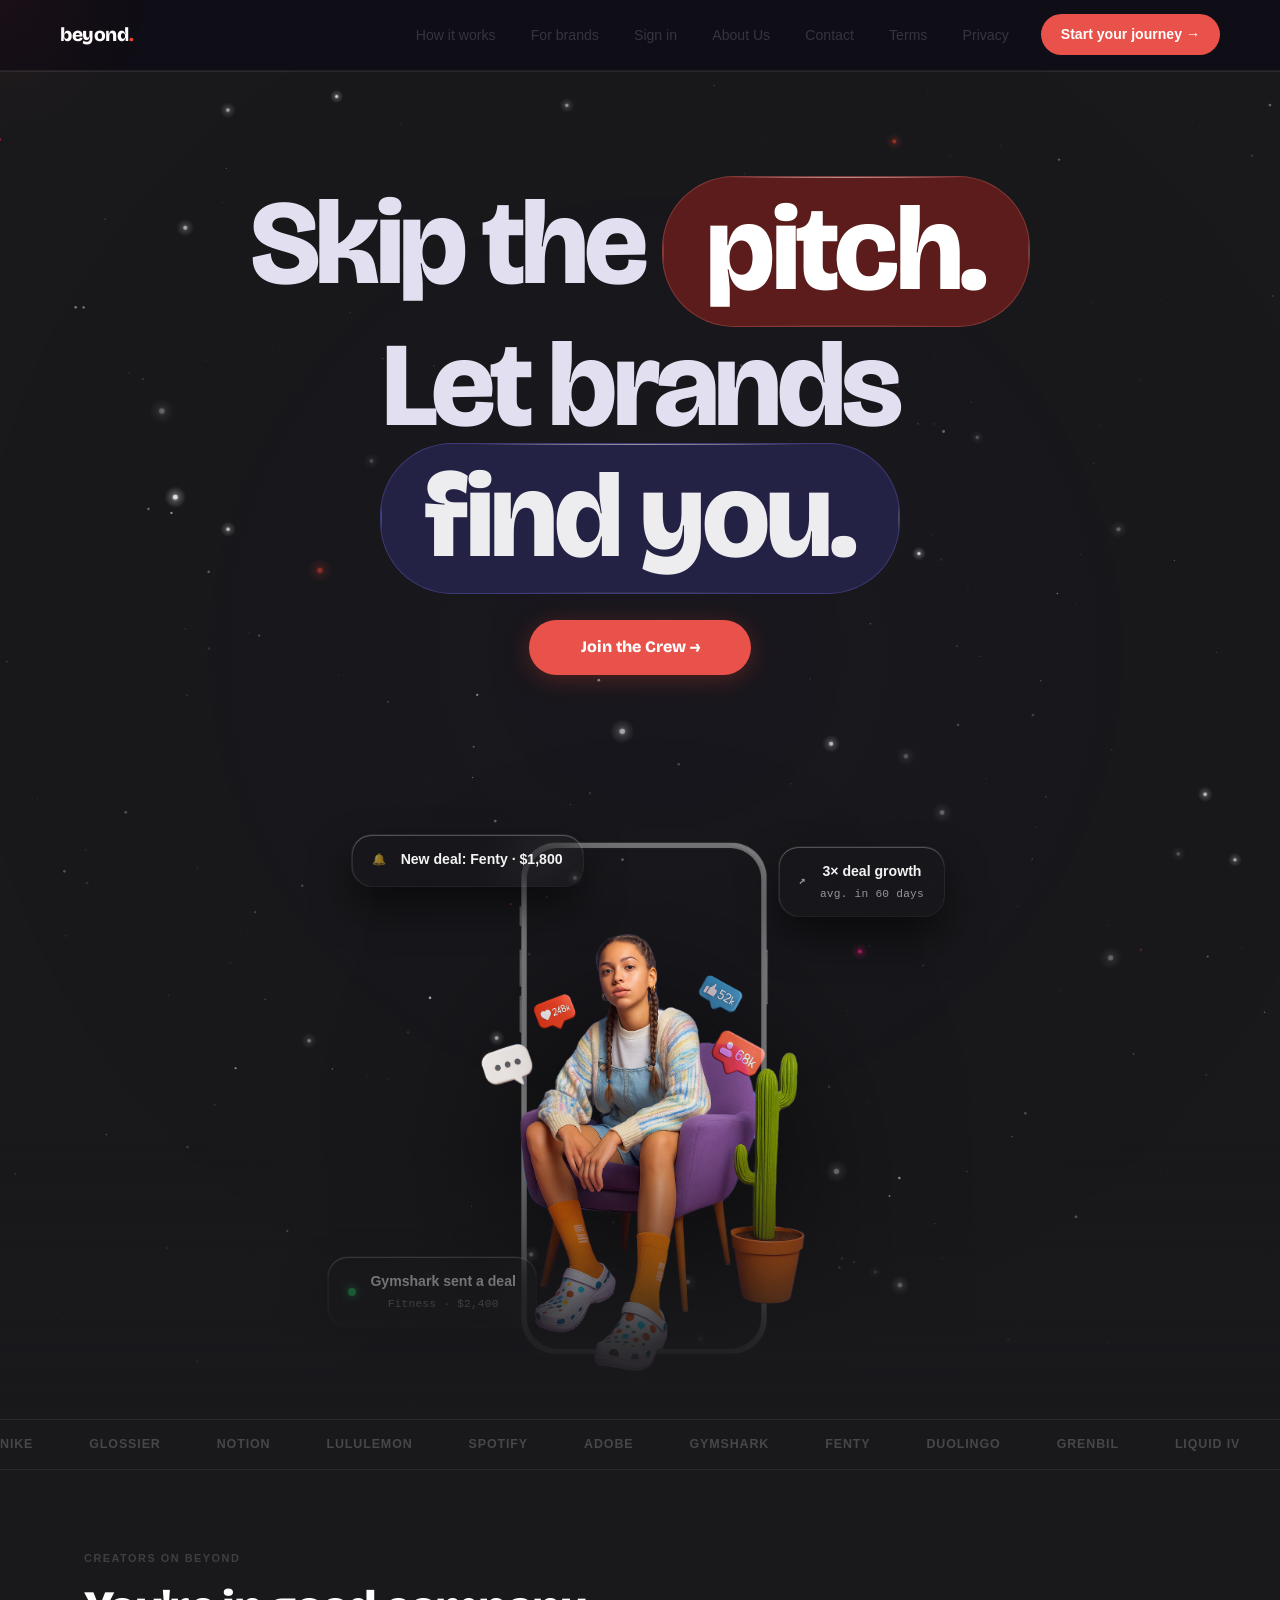
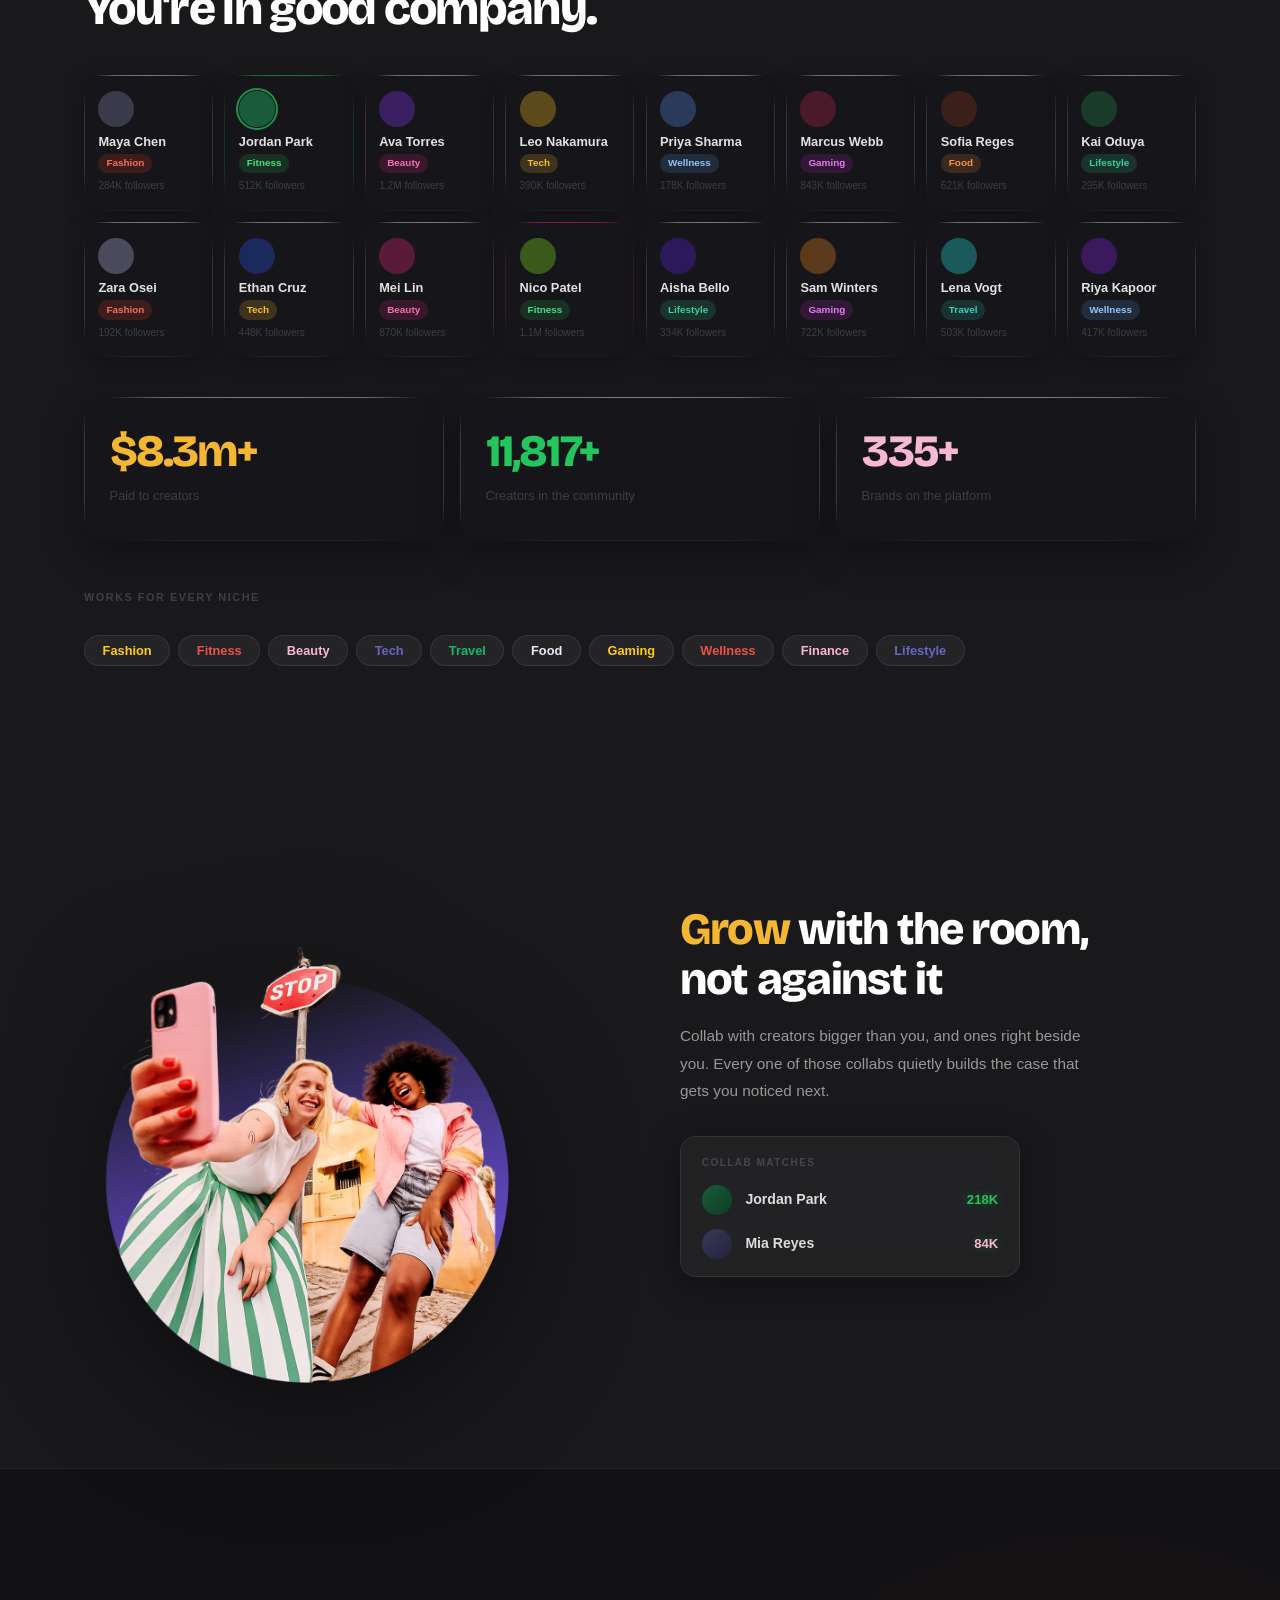
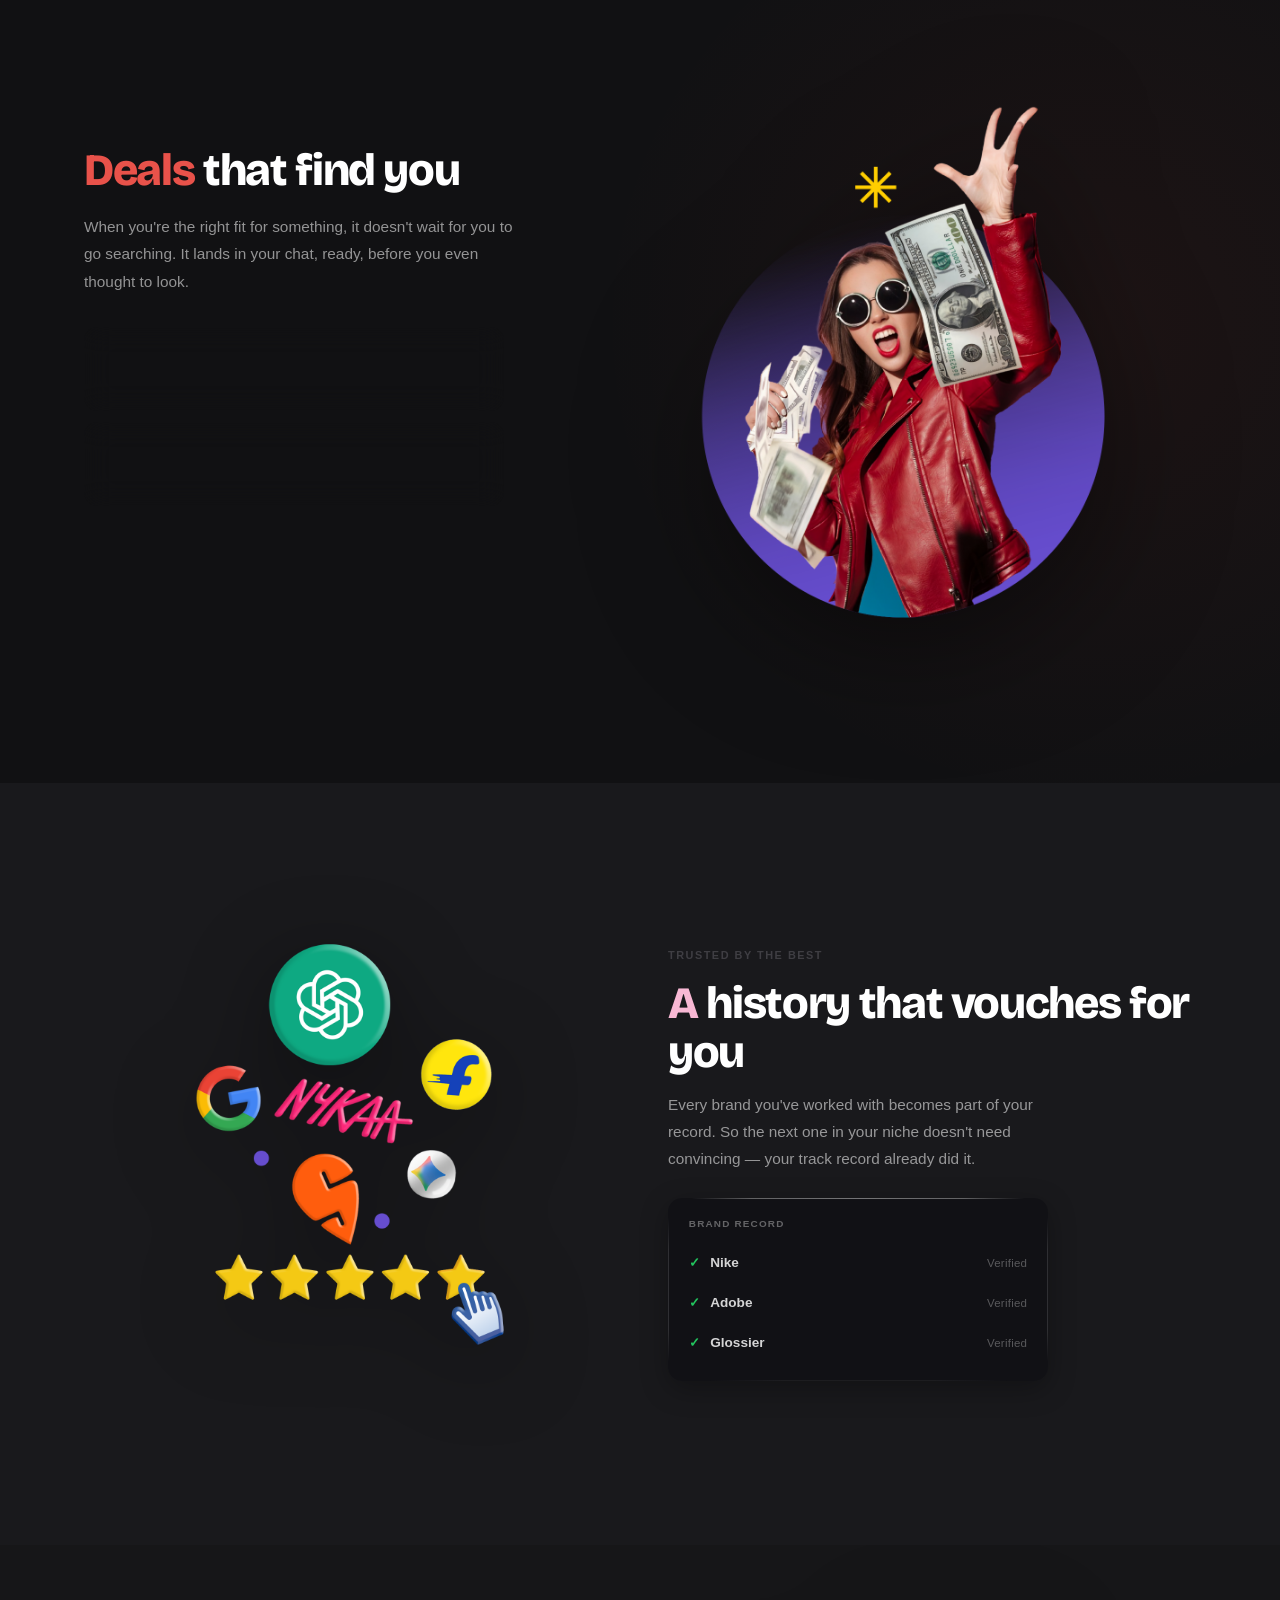
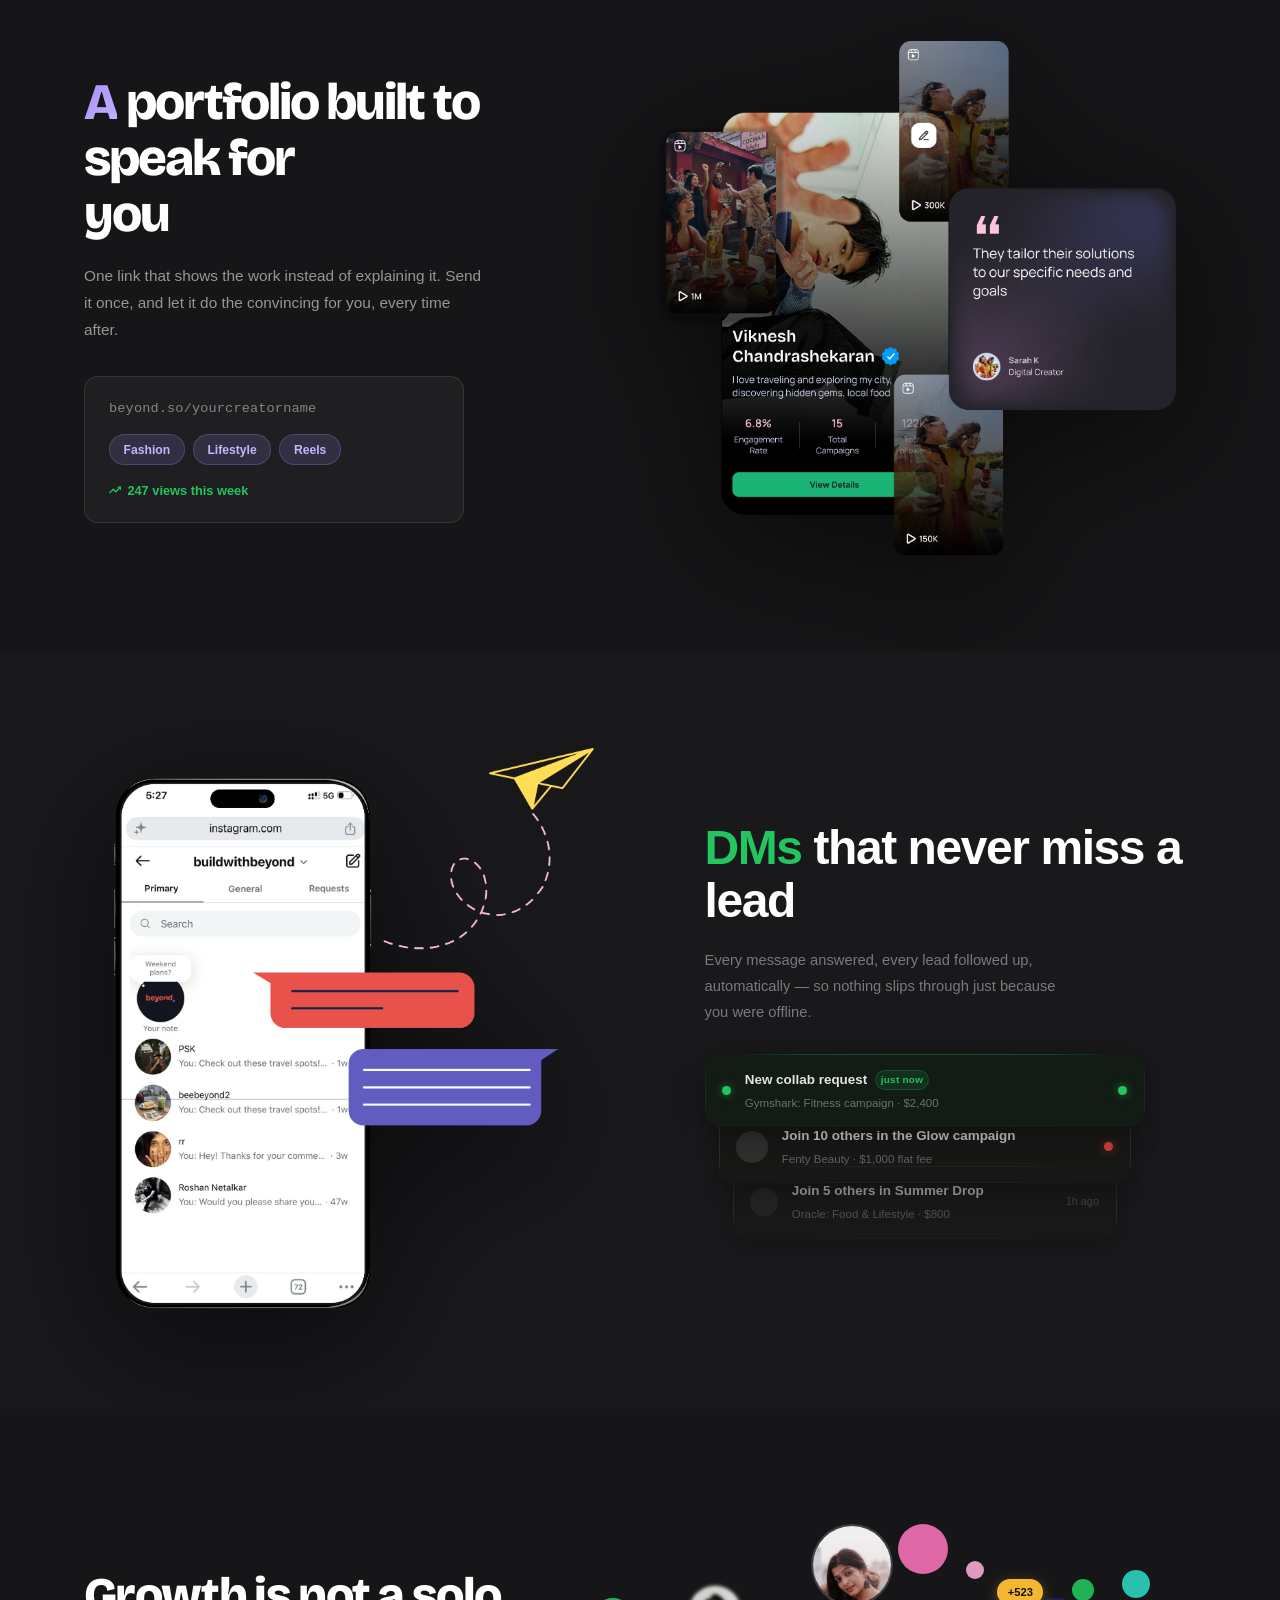
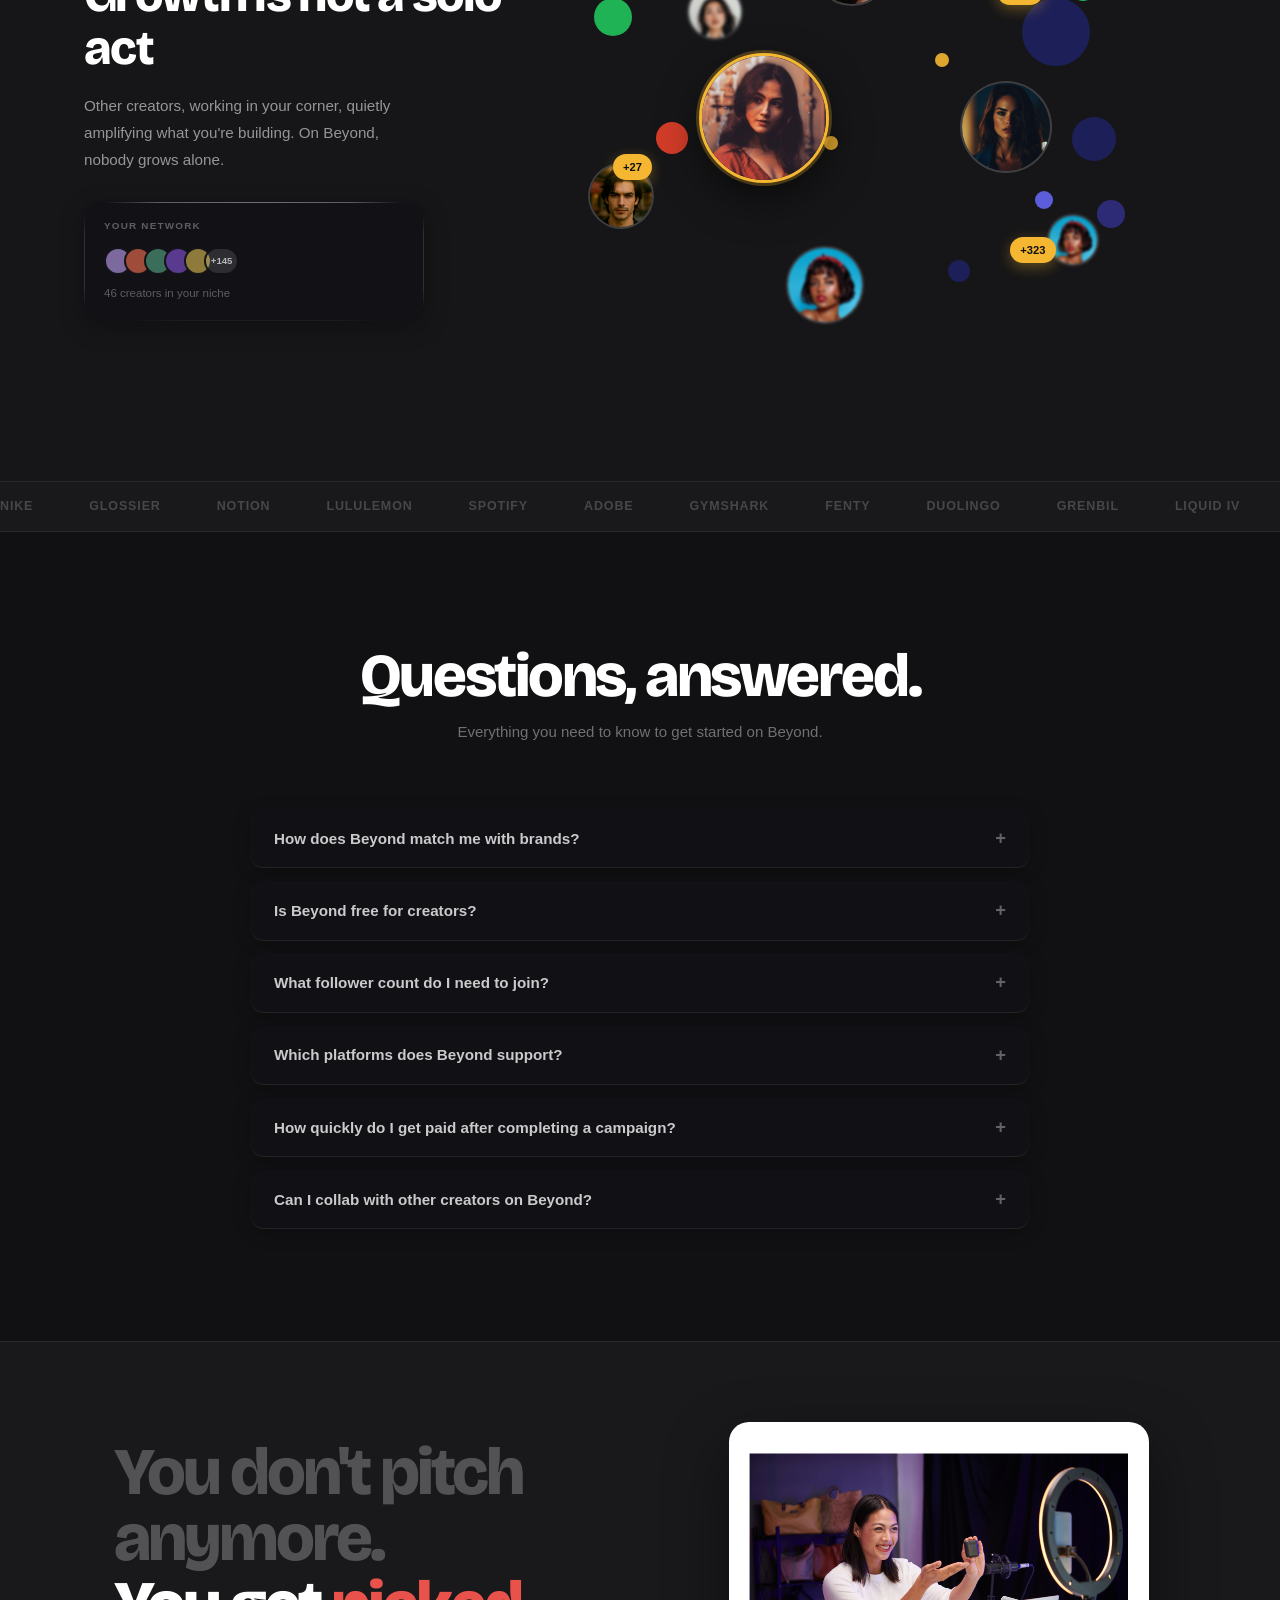
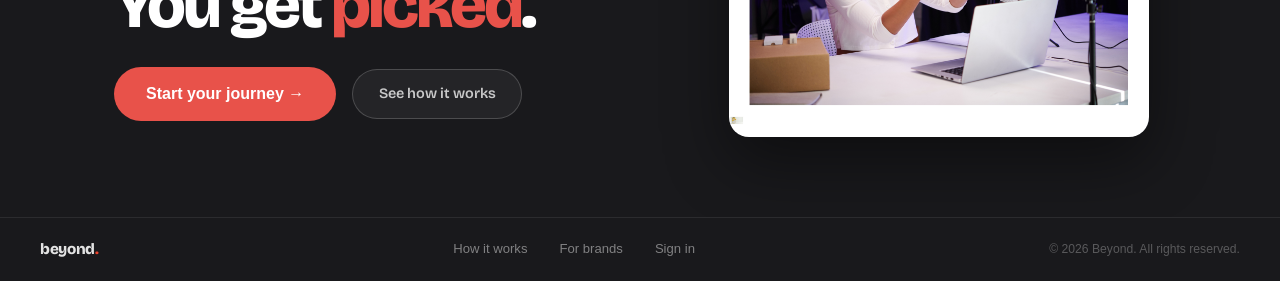
==== commit f913b99a: "Update index.html" ====
--- a/index.html
+++ b/index.html
@@ -23,6 +23,11 @@
         <li><a href="#how-it-works">How it works</a></li>
         <li><a href="#brands">For brands</a></li>
         <li><a href="#signin">Sign in</a></li>
+        <!-- <li class="nav__sep"></li> -->
+        <li><a href="about.html">About Us</a></li>
+        <li><a href="contact.html">Contact</a></li>
+        <li><a href="terms.html">Terms</a></li>
+        <li><a href="privacy.html">Privacy</a></li>
       </ul>
       <a href="#" class="nav__cta" id="navCta">Start your journey →</a>
       <button class="nav__hamburger" id="hamburger" aria-label="Open menu">
@@ -31,16 +36,62 @@
     </div>
   </nav>
 
-  <!-- Mobile Nav -->
-  <div class="mobile-nav" id="mobileNav">
-    <button class="mobile-nav__close" id="mobileClose">✕</button>
-    <ul>
-      <li><a href="#how-it-works">How it works</a></li>
-      <li><a href="#brands">For brands</a></li>
-      <li><a href="#signin">Sign in</a></li>
-    </ul>
-    <a href="#" class="nav__cta" style="width:100%;justify-content:center;">Start your journey →</a>
+  <!-- ═══ MOBILE FULLSCREEN MENU ═══ -->
+  <div class="mobile-nav" id="mobileNav" aria-hidden="true">
+
+    <!-- Glass X close button -->
+    <button class="mobile-nav__close" id="mobileClose" aria-label="Close menu">
+      <svg width="18" height="18" viewBox="0 0 18 18" fill="none" stroke="currentColor" stroke-width="2" stroke-linecap="round">
+        <line x1="2" y1="2" x2="16" y2="16"/><line x1="16" y1="2" x2="2" y2="16"/>
+      </svg>
+    </button>
+
+    <!-- Large logo -->
+    <div class="mobile-nav__logo">beyond<span class="logo-dot">.</span></div>
+
+    <!-- Nav links list -->
+    <nav class="mobile-nav__links">
+
+      <!-- On-page sections -->
+      <a href="#how-it-works" class="mobile-nav__item">
+        <span>How it works</span>
+        <span class="mobile-nav__arrow">↗</span>
+      </a>
+      <a href="#brands" class="mobile-nav__item">
+        <span>For brands</span>
+        <span class="mobile-nav__arrow">↗</span>
+      </a>
+      <a href="#faq" class="mobile-nav__item">
+        <span>FAQ</span>
+        <span class="mobile-nav__arrow">↗</span>
+      </a>
+
+      <!-- Divider -->
+      <!-- <div class="mobile-nav__divider"></div> -->
+
+      <!-- Separate pages -->
+      <a href="about.html" class="mobile-nav__item">
+        <span>About Us</span>
+        <span class="mobile-nav__arrow">↗</span>
+      </a>
+      <a href="contact.html" class="mobile-nav__item">
+        <span>Contact Us</span>
+        <span class="mobile-nav__arrow">↗</span>
+      </a>
+      <a href="terms.html" class="mobile-nav__item">
+        <span>Terms of Use</span>
+        <span class="mobile-nav__arrow">↗</span>
+      </a>
+      <a href="privacy.html" class="mobile-nav__item">
+        <span>Privacy Policy</span>
+        <span class="mobile-nav__arrow">↗</span>
+      </a>
+    </nav>
+
+    <!-- CTA at bottom -->
+    <a href="#" class="nav__cta mobile-nav__cta" id="mobileNavCta">Start your journey →</a>
   </div>
+
   <div class="nav-overlay" id="navOverlay"></div>
 
   <main>
@@ -80,7 +131,7 @@
           </div>
         </div>
         <!-- Phone image -->
-        <img src="images/hero-phone.png" alt="Creator in phone frame with deal notifications" class="hero__phone floating" />
+        <img src="hero-phone.png" alt="Creator in phone frame with deal notifications" class="hero__phone floating" />
         <!-- Bottom-left deal card -->
         <div class="hero__card hero__card--bl">
           <span class="hcard-dot hcard-dot--green"></span>
@@ -265,7 +316,7 @@
     <section class="fsec2" id="grow">
       <div class="container fsec__inner">
         <div class="fsec__img-col" data-aos="fade-right">
-          <img src="images/girls-selfie.png" alt="Two creators taking a selfie" class="fsec__circle-img floating-slow" />
+          <img src="girls-selfie.png" alt="Two creators taking a selfie" class="fsec__circle-img floating-slow" />
         </div>
         <div class="fsec__text-col" data-aos="fade-left">
           <h2 class="fsec__title">
@@ -322,7 +373,7 @@
           </div>
         </div>
         <div class="fsec__img-col" data-aos="fade-left">
-          <img src="images/money-girl.png" alt="Creator celebrating deals" class="fsec__circle-img floating-slow" />
+          <img src="money-girl.png" alt="Creator celebrating deals" class="fsec__circle-img floating-slow" />
         </div>
       </div>
     </section>
@@ -331,7 +382,7 @@
     <section class="brands-proof" id="brands">
       <div class="container brands-proof__inner">
         <div class="brands-proof__image" data-aos="fade-right">
-          <img src="images/brands-stars.png" alt="Top brand logos and 5-star ratings" class="floating" />
+          <img src="brands-stars.png" alt="Top brand logos and 5-star ratings" class="floating" />
         </div>
         <div class="brands-proof__text" data-aos="fade-left">
           <p class="section-label">TRUSTED BY THE BEST</p>
@@ -395,7 +446,7 @@
         <!-- RIGHT IMAGE -->
         <div class="portfolio-sec__img-col" data-aos="fade-left">
           <img
-            src="images/portfolio-mockup.png"
+            src="portfolio-mockup.png"
             alt="Creator portfolio mockup showing profile card and testimonial"
             class="portfolio-sec__img"
           />
@@ -412,7 +463,7 @@
         <div class="dms-sec__img-col" data-aos="fade-right">
           <div class="dms-placeholder">
             <img
-              src="images/dm-mockup.png"
+              src="dm-mockup.png"
               alt="DMs that never miss a lead — phone mockup"
               class="dms-img"
               onerror="this.closest('.dms-placeholder').classList.add('dms-placeholder--empty')"
@@ -561,25 +612,25 @@
 
           <!-- ── AVATAR CIRCLES ── -->
           <div class="bubble av" style="--s:82px;  --t:2%;  --l:38%; --delay:0s">
-            <img src="images/av-top.jpg" alt="Creator" />
+            <img src="av-top.jpg" alt="Creator" />
           </div>
           <div class="bubble av" style="--s:56px;  --t:15%; --l:18%; --delay:1.2s; filter:blur(1.5px)">
-            <img src="images/av-topleft.jpg" alt="Creator" />
+            <img src="av-topleft.jpg" alt="Creator" />
           </div>
           <div class="bubble av av--center" style="--s:130px; --t:30%; --l:20%; --delay:.5s">
-            <img src="images/av-center.jpg" alt="Creator" />
+            <img src="av-center.jpg" alt="Creator" />
           </div>
           <div class="bubble av" style="--s:66px;  --t:54%; --l:2%;  --delay:1.8s">
-            <img src="images/av-left.jpg" alt="Creator" />
+            <img src="av-left.jpg" alt="Creator" />
           </div>
           <div class="bubble av" style="--s:78px;  --t:72%; --l:34%; --delay:.9s; filter:blur(1px)">
-            <img src="images/av-bottom.jpg" alt="Creator" />
+            <img src="av-bottom.jpg" alt="Creator" />
           </div>
           <div class="bubble av" style="--s:92px;  --t:36%; --l:62%; --delay:.3s">
-            <img src="images/av-right.jpg" alt="Creator" />
+            <img src="av-right.jpg" alt="Creator" />
           </div>
           <div class="bubble av" style="--s:52px;  --t:65%; --l:76%; --delay:1.5s; filter:blur(1px)">
-            <img src="images/av-bottomright.jpg" alt="Creator" />
+            <img src="av-bottomright.jpg" alt="Creator" />
           </div>
 
           <!-- ── DECORATIVE DOTS ── -->
@@ -714,7 +765,7 @@
         </div>
         <div class="ftcta__img-col" data-aos="fade-left">
           <div class="ftcta__card">
-            <img src="images/footer-girl.png" alt="Creator smiling and recording content" class="ftcta__card-img" />
+            <img src="footer-girl.png" alt="Creator smiling and recording content" class="ftcta__card-img" />
           </div>
         </div>
       </div>
--- a/style.css
+++ b/style.css
@@ -20,20 +20,21 @@
 
 /* ─── DESIGN TOKENS ───────────────────────────────────────────── */
 :root {
-  --bg:         #111113;
-  --bg2:        #161618;
+  --bg:         #19191C;
+  /* --bg2:        #161618; */
+  --bg2:        rgba(255, 255, 255, 0.02);
   --surface:    #1c1c1f;
   --surface2:   #242428;
   --border:     rgba(255,255,255,.07);
   --border2:    rgba(255,255,255,.12);
   --text:       #f0eff5;
-  --muted:      rgba(255,255,255,.38);
+  --muted:      rgba(236, 234, 248, 0.18);
   --muted2:     rgba(255,255,255,.55);
-  --red:        #e8412a;
-  --red2:       #ff5a42;
+  --red:        #E8524A;
+  /* --red2:       #ff5a42; */
   --yellow:     #f5b731;
   --green:      #22c55e;
-  --pink:       #f72585;
+  --pink:       #F8B8D4;
   --navy:       #1c2047;
   --w:          1160px;
   --ease:       cubic-bezier(.4,0,.2,1);
@@ -132,13 +133,22 @@
   position: fixed; top: 0; left: 0; right: 0;
   z-index: 900;
   padding: .9rem 2rem;
+    backdrop-filter: blur(20px);
+  -webkit-backdrop-filter: blur(20px);
+  box-shadow: 0 1px 0 var(--border);
+  border-bottom: 1px solid rgba(255, 255, 255, 0.08);
+  background: #0F0D15;
   transition: background .4s, backdrop-filter .4s, box-shadow .4s, transform .3s var(--ease);
 }
 .nav.scrolled {
-  background: rgba(17,17,19,.88);
+  /* background: rgba(17,17,19,.88); */
   backdrop-filter: blur(20px);
   -webkit-backdrop-filter: blur(20px);
   box-shadow: 0 1px 0 var(--border);
+  border-bottom: 1px solid rgba(255, 255, 255, 0.08);
+  background: #0F0D15;
+  /* backdrop-filter: blur(12px); */
+
 }
 .nav__inner {
   max-width: var(--w); margin: 0 auto;
@@ -181,6 +191,7 @@
   position: relative; overflow: hidden;
   white-space: nowrap;
 }
+
 .nav__cta::before {
   content: '';
   position: absolute; top: 0; left: -100%;
@@ -188,7 +199,7 @@
   background: linear-gradient(90deg, transparent, rgba(255,255,255,.22), transparent);
   transform: skewX(-20deg); pointer-events: none;
 }
-.nav__cta:hover { background: var(--red2); transform: translateY(-2px) scale(1.03); box-shadow: 0 6px 22px rgba(232,65,42,.4); }
+.nav__cta:hover { background: var(--red); transform: translateY(-2px) scale(1.03); box-shadow: 0 6px 22px rgba(232,65,42,.4); }
 .nav__cta:hover::before { animation: shimmer .5s ease forwards; }
 .nav__cta:active { transform: scale(.97); }
 .nav__cta--lg { padding: .85rem 2rem; font-size: 1rem; }
@@ -224,7 +235,7 @@
    HERO
    ══════════════════════════════════════════════════════════════ */
 .hero {
-  background: #000;
+  background: #19191C;
   min-height: 100vh;
   display: flex;
   flex-direction: column;
@@ -240,12 +251,13 @@
   content: '';
   position: absolute;
   bottom: 0; left: 0; right: 0;
-  height: 220px;
+  height: 280px;
   background: linear-gradient(
     to bottom,
     transparent 0%,
-    rgba(17, 17, 19, 0.55) 55%,
-    #111113 100%
+    rgba(25, 25, 28, 0.50) 45%,
+    rgba(25, 25, 28, 0.88) 72%,
+    #19191C 100%
   );
   pointer-events: none;
   z-index: 2;
@@ -271,55 +283,93 @@
   to { opacity: 1; }
 }
 
-.hero__text { position: relative; z-index: 1; }
+.hero__text { position: relative;  padding: 80px 0;
+ z-index: 1; }
 
 .hero__headline {
-  font-family: 'Cabinet Grotesk', sans-serif;
-  font-size: clamp(3.4rem, 8.8vw, 8rem);
+  font-family: 'Bricolage Grotesque', sans-serif;
+  font-size: 120px;
   font-weight: 800;
-  line-height: 1.05;
+  line-height: 0.97;
   letter-spacing: -.04em;
-  /* Muted lavender — the "Skip the / Let brands" color */
-  color: #fff;
-  margin-bottom: 2rem;
+  color: rgb(226, 223, 240);
+  margin-bottom: 1.6rem;
   text-align: center;
 }
-.brands{
-  font-weight: 400;
-}
-/* Pill badges — large, generous rounding, matching reference */
+
+/* Pill badges */
 .pill {
+  font-family: 'Bricolage Grotesque', sans-serif;
   display: inline-block;
-  padding: .08em .38em .12em;
+  padding: .1em .36em .14em;
   border-radius: .6em;
-  line-height: 1.05;
+  line-height: 1.0;
   font-style: normal;
-  font-weight: 400;
-  vertical-align: baseline;
+  font-weight: 800;
+  vertical-align: middle;
   letter-spacing: -.03em;
+  position: relative;
+  overflow: hidden;
+}
+/* 4-edge glass lines on both pills — fade before rounded corners */
+.pill::after {
+  content: '';
+  position: absolute;
+  inset: 0;
+  border-radius: inherit;
+  pointer-events: none;
+  background-image:
+    /* top — bright, fades before corners (pills are very round so fade % is high) */
+    linear-gradient(to right,
+      transparent 18%,
+      rgba(255,255,255,.38) 36%,
+      rgba(255,255,255,.52) 50%,
+      rgba(255,255,255,.38) 64%,
+      transparent 82%),
+    /* right */
+    linear-gradient(to bottom,
+      transparent 22%,
+      rgba(255,255,255,.16) 40%,
+      rgba(255,255,255,.16) 60%,
+      transparent 78%),
+    /* bottom */
+    linear-gradient(to right,
+      transparent 22%,
+      rgba(255,255,255,.07) 40%,
+      rgba(255,255,255,.07) 60%,
+      transparent 78%),
+    /* left */
+    linear-gradient(to bottom,
+      transparent 22%,
+      rgba(255,255,255,.16) 40%,
+      rgba(255,255,255,.16) 60%,
+      transparent 78%);
+  background-size: 100% 1px, 1px 100%, 100% 1px, 1px 100%;
+  background-position: top, right, bottom, left;
+  background-repeat: no-repeat;
 }
 /* Red pill: "pitch." */
 .pill--red {
-  background: #e05550;
+  border: 1px solid rgba(196, 105, 99, 0.38);
+  background: #5c1c1c;
   color: #fff;
-  /* subtle inner shadow for depth */
-  box-shadow: inset 0 -3px 0 rgba(0,0,0,.18);
 }
 /* Dark navy pill: "find you." */
 .pill--navy {
-  background: #252340;
+  border: 1px solid rgba(105, 99, 196, 0.38);
+  background: #232245;
   color: rgba(255,255,255,.92);
-  box-shadow: inset 0 -3px 0 rgba(0,0,0,.25);
-}
-
-.hero__cta-wrap { margin-bottom: 3rem; }
+}
+
+.hero__cta-wrap { margin-bottom: 2rem; }
 
 .btn-hero {
   display: inline-flex; align-items: center; gap: .5rem;
-  padding: .9rem 2.2rem;
+  padding: .9rem 3.2rem;
   background: var(--red); color: #fff;
-  font-family: 'Cabinet Grotesk', sans-serif;
-  font-weight: 700; font-size: 1rem;
+  font-family: 'Bricolage Grotesque', sans-serif;
+  font-weight: 800; font-size: 1rem;
+  /* border: 1px solid rgba(242, 236, 235, 0.38); */
   border-radius: 99px;
   transition: all .3s var(--spring);
   position: relative; overflow: hidden;
@@ -332,7 +382,7 @@
   background: linear-gradient(90deg,transparent,rgba(255,255,255,.22),transparent);
   transform: skewX(-20deg); pointer-events: none;
 }
-.btn-hero:hover { background: var(--red2); transform: translateY(-3px) scale(1.04); box-shadow: 0 10px 32px rgba(232,65,42,.45); }
+.btn-hero:hover { background: var(--red); transform: translateY(-3px) scale(1.04); box-shadow: 0 10px 32px rgba(232,65,42,.45); }
 .btn-hero:hover::before { animation: shimmer .5s ease forwards; }
 .btn-hero:active { transform: scale(.97); }
 
@@ -352,20 +402,54 @@
 /* Hero floating cards */
 .hero__card {
   position: absolute;
-  display: flex; align-items: center; gap: .7rem;
-  padding: .65rem 1rem;
-  background: rgba(20,20,24,.95);
-  border: 1px solid rgba(255,255,255,.1);
-  border-radius: 13px;
-  backdrop-filter: blur(16px); -webkit-backdrop-filter: blur(16px);
+  display: flex; align-items: center; gap: .9rem;
+  padding: .8rem 1.25rem;
+  background: transparent;
+  border: none;
+  border-radius: 20px;
+  backdrop-filter: blur(24px) !important; -webkit-backdrop-filter: blur(24px) !important;
   z-index: 3;
-  box-shadow: 0 8px 28px rgba(0,0,0,.5);
   white-space: nowrap;
-  transition: transform .35s var(--spring), box-shadow .3s, border-color .3s;
-}
-.hero__card:hover { transform: scale(1.07) translateY(-3px); }
-.hero__card strong { display: block; font-size: .78rem; font-weight: 700; color: rgba(255,255,255,.92); }
-.hero__card span   { font-size: .67rem; color: var(--muted); display: block; margin-top: .05rem; }
+  transition: transform .35s var(--spring), box-shadow .3s, background .3s;
+  /* Layered glass shadows */
+  box-shadow:
+    0 0 0 1px rgba(255,255,255,.08),        
+    inset 0 1px 0 rgba(255,255,255,.25),  
+    inset 1px 0 0 rgba(255,255,255,.1),    
+    0 20px 40px rgba(0,0,0,.55);           
+  overflow: hidden;
+}
+/* Diagonal light sheen — top-left to centre */
+.hero__card::before {
+  content: '';
+  position: absolute; inset: 0;
+  border-radius: inherit;
+  background: trsansparent;
+  pointer-events: none;
+  z-index: 0;
+}
+/* Top-edge bright highlight line */
+.hero__card::after {
+  content: '';
+  position: absolute;
+  top: 0; left: 10%; right: 10%;
+  height: 1px;
+  background: transparent;
+  pointer-events: none;
+  z-index: 0;
+}
+.hero__card:hover {
+  transform: scale(1.05) translateY(-4px);
+  background: rgba(25,25,30,.65);
+  box-shadow:
+    0 0 0 1px rgba(255,255,255,.15),
+    inset 0 1px 0 rgba(255,255,255,.35),
+    inset 1px 0 0 rgba(255,255,255,.15),
+    0 24px 48px rgba(0,0,0,.7);
+}
+.hero__card > * { position: relative; z-index: 1; }
+.hero__card strong { display: block; font-size: .88rem; font-weight: 700; color: rgba(255,255,255,.95); margin-bottom: .15rem; }
+.hero__card span   { font-size: .7rem; color: rgba(255,255,255,.55); display: block; font-family: monospace; letter-spacing: .02em; }
 
 .hero__card--tl { top: 8%;  left: -22%; animation: float 6s ease-in-out infinite; }
 .hero__card--tr { top: 10%; right: -26%; animation: float 5s .6s ease-in-out infinite; }
@@ -396,8 +480,8 @@
    ══════════════════════════════════════════════════════════════ */
 .marquee-section {
   background: var(--bg);
+  border-bottom: 1px solid var(--border);
   border-top: 1px solid var(--border);
-  border-bottom: 1px solid var(--border);
   padding: .9rem 0;
   overflow: hidden;
 }
@@ -439,30 +523,90 @@
   gap: .7rem;
 }
 .creators__row--shift {
-  grid-template-columns: repeat(7, 1fr);
-  padding-left: 4%;
+  grid-template-columns: repeat(8, 1fr);
+  padding-left: 0;
 }
 
 /* Creator card */
 .ccard {
-  background: var(--surface);
-  border: 1px solid var(--border);
+  background: rgba(22, 22, 26, 0.97);
+  border: none;
   border-radius: 14px;
   padding: 1rem .9rem;
   display: flex; flex-direction: column; align-items: flex-start;
   gap: .3rem; cursor: pointer;
   transition: all .3s var(--spring);
   position: relative; overflow: hidden;
-}
-.ccard::before {
-  content: ''; position: absolute; inset: 0;
-  background: linear-gradient(135deg, rgba(255,255,255,.025) 0%, transparent 60%);
-  opacity: 0; transition: opacity .3s;
-}
-.ccard:hover { border-color: var(--border2); transform: translateY(-5px); box-shadow: 0 14px 32px rgba(0,0,0,.4); }
-.ccard:hover::before { opacity: 1; }
-.ccard--hl  { border-color: rgba(34,197,94,.25); background: rgba(34,197,94,.04); }
-.ccard--hl2 { border-color: rgba(247,37,133,.2); background: rgba(247,37,133,.03); }
+  box-shadow: 0 6px 20px rgba(0,0,0,.28);
+}
+/* Kill old interior sheen */
+.ccard::before { display: none; }
+/* 4 edge-only gradient lines — fade to transparent before each corner */
+.ccard::after {
+  content: '';
+  position: absolute;
+  inset: 0;
+  border-radius: inherit;
+  pointer-events: none;
+  background-image:
+    /* top — brightest */
+    linear-gradient(to right,
+      transparent 8%,
+      rgba(255,255,255,.36) 24%,
+      rgba(255,255,255,.44) 50%,
+      rgba(255,255,255,.36) 76%,
+      transparent 92%),
+    /* right */
+    linear-gradient(to bottom,
+      transparent 12%,
+      rgba(255,255,255,.14) 30%,
+      rgba(255,255,255,.14) 70%,
+      transparent 88%),
+    /* bottom */
+    linear-gradient(to right,
+      transparent 12%,
+      rgba(255,255,255,.05) 32%,
+      rgba(255,255,255,.05) 68%,
+      transparent 88%),
+    /* left */
+    linear-gradient(to bottom,
+      transparent 12%,
+      rgba(255,255,255,.14) 30%,
+      rgba(255,255,255,.14) 70%,
+      transparent 88%);
+  background-size:
+    100% 1px,
+    1px 100%,
+    100% 1px,
+    1px 100%;
+  background-position: top, right, bottom, left;
+  background-repeat: no-repeat;
+}
+.ccard:hover {
+  transform: translateY(-5px);
+  box-shadow: 0 14px 36px rgba(0,0,0,.38);
+}
+/* Highlighted variants — accent-coloured top edge */
+.ccard--hl::after {
+  background-image:
+    linear-gradient(to right, transparent 8%, rgba(34,197,94,.45) 24%, rgba(34,197,94,.55) 50%, rgba(34,197,94,.45) 76%, transparent 92%),
+    linear-gradient(to bottom, transparent 12%, rgba(34,197,94,.18) 30%, rgba(34,197,94,.18) 70%, transparent 88%),
+    linear-gradient(to right, transparent 12%, rgba(34,197,94,.06) 32%, rgba(34,197,94,.06) 68%, transparent 88%),
+    linear-gradient(to bottom, transparent 12%, rgba(34,197,94,.18) 30%, rgba(34,197,94,.18) 70%, transparent 88%);
+  background-size: 100% 1px, 1px 100%, 100% 1px, 1px 100%;
+  background-position: top, right, bottom, left;
+  background-repeat: no-repeat;
+}
+.ccard--hl2::after {
+  background-image:
+    linear-gradient(to right, transparent 8%, rgba(247,37,133,.40) 24%, rgba(247,37,133,.50) 50%, rgba(247,37,133,.40) 76%, transparent 92%),
+    linear-gradient(to bottom, transparent 12%, rgba(247,37,133,.16) 30%, rgba(247,37,133,.16) 70%, transparent 88%),
+    linear-gradient(to right, transparent 12%, rgba(247,37,133,.05) 32%, rgba(247,37,133,.05) 68%, transparent 88%),
+    linear-gradient(to bottom, transparent 12%, rgba(247,37,133,.16) 30%, rgba(247,37,133,.16) 70%, transparent 88%);
+  background-size: 100% 1px, 1px 100%, 100% 1px, 1px 100%;
+  background-position: top, right, bottom, left;
+  background-repeat: no-repeat;
+}
 
 .ccard__av {
   width: 36px; height: 36px; border-radius: 50%;
@@ -498,24 +642,84 @@
   gap: 1rem; margin-bottom: 3rem;
 }
 .stat-card {
-  background: var(--surface);
-  border: 1px solid var(--border);
-  border-radius: 16px;
+  position: relative;
+  background: rgba(22, 22, 26, 0.97);
+  border: none;
+  border-radius: 20px;
   padding: 2rem 1.6rem;
-  transition: all .3s var(--spring);
-}
-.stat-card:hover { transform: translateY(-5px); border-color: var(--border2); box-shadow: 0 14px 32px rgba(0,0,0,.3); }
+  overflow: hidden;
+  transition: all .35s var(--spring);
+  box-shadow: 0 14px 40px rgba(0,0,0,.32);
+}
+
+/* Kill old sheen */
+.stat-card::before { display: none; }
+
+/* 4 edge-only gradient lines — fade to transparent before each corner */
+.stat-card::after {
+  content: '';
+  position: absolute;
+  inset: 0;
+  border-radius: inherit;
+  pointer-events: none;
+  background-image:
+    /* top — brightest, fades before corners */
+    linear-gradient(to right,
+      transparent 6%,
+      rgba(255,255,255,.38) 22%,
+      rgba(255,255,255,.46) 50%,
+      rgba(255,255,255,.38) 78%,
+      transparent 94%),
+    /* right — medium, fades before corners */
+    linear-gradient(to bottom,
+      transparent 10%,
+      rgba(255,255,255,.16) 28%,
+      rgba(255,255,255,.16) 72%,
+      transparent 90%),
+    /* bottom — barely visible */
+    linear-gradient(to right,
+      transparent 10%,
+      rgba(255,255,255,.06) 30%,
+      rgba(255,255,255,.06) 70%,
+      transparent 90%),
+    /* left — medium, fades before corners */
+    linear-gradient(to bottom,
+      transparent 10%,
+      rgba(255,255,255,.16) 28%,
+      rgba(255,255,255,.16) 72%,
+      transparent 90%);
+  background-size:
+    100% 1px,   /* top */
+    1px 100%,   /* right */
+    100% 1px,   /* bottom */
+    1px 100%;   /* left */
+  background-position:
+    top,
+    right,
+    bottom,
+    left;
+  background-repeat: no-repeat;
+}
+
+.stat-card:hover {
+  transform: translateY(-6px);
+  box-shadow: 0 22px 52px rgba(0,0,0,.38);
+}
+
 .stat-num {
   display: block;
   font-family: 'Bricolage Grotesque', sans-serif;
   font-size: clamp(2rem, 4vw, 2.8rem);
   font-weight: 800; letter-spacing: -.04em; line-height: 1;
   margin-bottom: .5rem;
+  position: relative; z-index: 1;
 }
 .stat--yellow { color: var(--yellow); }
 .stat--green  { color: var(--green); }
 .stat--pink   { color: var(--pink); }
-.stat-lbl     { font-size: .8rem; color: var(--muted); font-weight: 500; }
+.stat-lbl     { font-size: .8rem; color: var(--muted); font-weight: 500; position: relative; z-index: 1; }
+
+
 
 /* Niche pills */
 .niches { display: flex; flex-direction: column; gap: .9rem; }
@@ -527,26 +731,31 @@
   transition: all .3s var(--spring);
 }
 .npill:hover { transform: translateY(-4px) scale(1.07); }
-.npill--fashion  { background: rgba(232,65,42,.85); color:#fff; }
-.npill--fitness  { background: rgba(59,130,246,.8);  color:#fff; }
-.npill--beauty   { background: rgba(236,72,153,.8);  color:#fff; }
-.npill--tech     { background: rgba(55,65,81,.9);    color:#fff; }
-.npill--travel   { background: rgba(20,184,166,.8);  color:#fff; }
-.npill--food     { background: rgba(34,197,94,.8);   color:#fff; }
-.npill--gaming   { background: rgba(249,115,22,.8);  color:#fff; }
-.npill--wellness { background: rgba(16,185,129,.8);  color:#fff; }
-.npill--finance  { background: rgba(20,184,166,.7);  color:#fff; }
-.npill--lifestyle{ background: rgba(139,92,246,.8);  color:#fff; }
+.npill--fashion  { background: rgba(255, 255, 255, 0.05); border: 1px solid rgba(255, 255, 255, 0.08); color:#FFCA18; }
+.npill--fitness  { background: rgba(255, 255, 255, 0.05); border: 1px solid rgba(255, 255, 255, 0.08);  color:#E8524A; }
+.npill--beauty   { background: rgba(255, 255, 255, 0.05); border: 1px solid rgba(255, 255, 255, 0.08);  color:#F8B8D4; }
+.npill--tech     { background: rgba(255, 255, 255, 0.05); border: 1px solid rgba(255, 255, 255, 0.08);    color:#6963C4; }
+.npill--travel   { background: rgba(255, 255, 255, 0.05); border: 1px solid rgba(255, 255, 255, 0.08);  color:#18B86A; }
+.npill--food     { background: rgba(255, 255, 255, 0.05); border: 1px solid rgba(255, 255, 255, 0.08);   color:#ECEAF8; }
+.npill--gaming   { background: rgba(255, 255, 255, 0.05); border: 1px solid rgba(255, 255, 255, 0.08);  color:#FFCA18; }
+.npill--wellness { background: rgba(255, 255, 255, 0.05); border: 1px solid rgba(255, 255, 255, 0.08);  color:#E8524A; }
+.npill--finance  { background: rgba(255, 255, 255, 0.05); border: 1px solid rgba(255, 255, 255, 0.08);  color:#F8B8D4; }
+.npill--lifestyle{ background: rgba(255, 255, 255, 0.05); border: 1px solid rgba(255, 255, 255, 0.08);  color:#6963C4; }
 
 /* ══════════════════════════════════════════════════════════════
    FEATURE SECTIONS (ALL DARK)
    ══════════════════════════════════════════════════════════════ */
 .fsec {
-  background: var(--bg2);
   padding: 7rem 1.5rem;
   position: relative;
   overflow: hidden;
-}
+  border-top: 1px solid rgba(255, 255, 255, 0.08);
+}
+.fsec2{
+  background: var(--bg);
+  padding: 1em 0em 2em 0em;
+}
+
 .fsec::before {
   content: ''; position: absolute; inset: 0; pointer-events: none;
   background: radial-gradient(ellipse 55% 75% at 15% 50%, rgba(123,47,247,.06) 0%, transparent 70%);
@@ -586,7 +795,7 @@
 }
 .accent-yellow { color: var(--yellow); }
 .accent-red    { color: var(--red); }
-.accent-muted  { color: rgba(255,255,255,.35); }
+/* .accent-muted  { color: rgba(255,255,255,.35); } */
 
 .fsec__body {
   font-size: .96rem; color: var(--muted2);
@@ -596,8 +805,8 @@
 
 /* Collab UI panel */
 .ui-panel {
-  background: rgba(14,14,17,.8);
-  border: 1px solid var(--border);
+  background: rgba(255, 255, 255, 0.04);
+  border: 1px solid rgba(255, 255, 255, 0.08);
   border-radius: 16px;
   padding: 1.1rem 1.3rem;
   display: flex; flex-direction: column; gap: .85rem;
@@ -620,35 +829,79 @@
 .ui-name { flex: 1; font-size: .88rem; font-weight: 600; color: rgba(255,255,255,.85); }
 .ui-stat { font-size: .82rem; font-weight: 700; }
 .ui-stat--green { color: var(--green); text-shadow: 0 0 12px rgba(34,197,94,.4); }
+.ui-stat--pink { color: var(--pink); text-shadow: 0 0 12px rgba(34,197,94,.4); }
 
 /* Deal cards */
 .deal-stack { display: flex; flex-direction: column; gap: .7rem; max-width: 420px; }
 .deal-card {
   display: flex; align-items: center; gap: 1rem;
   padding: 1rem 1.2rem;
-  background: rgba(14,14,17,.8);
-  border: 1px solid var(--border);
+  background: rgba(255,255,255,.04);
+  border: none;
   border-radius: 14px;
   cursor: pointer;
-  backdrop-filter: blur(12px);
-  transition: all .3s var(--spring);
-  box-shadow: 0 4px 16px rgba(0,0,0,.25);
+  backdrop-filter: blur(14px);
+  -webkit-backdrop-filter: blur(14px);
+  transition: all .32s var(--spring);
   position: relative; overflow: hidden;
-}
-.deal-card:hover { transform: translateX(7px); box-shadow: 0 8px 28px rgba(0,0,0,.38); border-color: var(--border2); }
+  /* Layered glass shadows */
+  box-shadow:
+    0 0 0 1px rgba(255,255,255,.10),        /* outer glass rim */
+    inset 0 1px 0 rgba(255,255,255,.15),     /* inner top highlight */
+    0 6px 24px rgba(0,0,0,.32);             /* depth */
+}
+/* Diagonal light sheen — top-left to centre */
+.deal-card::before {
+  content: '';
+  position: absolute; inset: 0;
+  border-radius: inherit;
+  background: linear-gradient(
+    130deg,
+    rgba(255,255,255,.09) 0%,
+    rgba(255,255,255,.025) 38%,
+    transparent 58%
+  );
+  pointer-events: none;
+}
+/* Top-edge highlight line */
+.deal-card::after {
+  content: '';
+  position: absolute;
+  top: 0; left: 8%; right: 8%;
+  height: 1px;
+  background: linear-gradient(
+    90deg,
+    transparent,
+    rgba(255,255,255,.38) 35%,
+    rgba(255,255,255,.58) 50%,
+    rgba(255,255,255,.38) 65%,
+    transparent
+  );
+  pointer-events: none;
+}
+.deal-card:hover {
+  transform: translateX(7px);
+  background: rgba(255,255,255,.07);
+  box-shadow:
+    0 0 0 1px rgba(255,255,255,.18),
+    inset 0 1px 0 rgba(255,255,255,.22),
+    0 12px 36px rgba(0,0,0,.42);
+}
 .deal-av {
   width: 36px; height: 36px; border-radius: 50%;
   display: flex; align-items: center; justify-content: center;
   font-size: .82rem; font-weight: 800; color: #fff; flex-shrink: 0;
+  position: relative; z-index: 1;
 }
 .deal-av--g { background: linear-gradient(135deg,#0a3a1a,#05220f); border: 1px solid rgba(34,197,94,.2); }
 .deal-av--f { background: linear-gradient(135deg,#3a1a2a,#220a17); border: 1px solid rgba(247,37,133,.2); }
-.deal-info { flex: 1; }
+.deal-info { flex: 1; position: relative; z-index: 1; }
 .deal-info strong { display: block; font-size: .88rem; font-weight: 700; color: rgba(255,255,255,.9); margin-bottom: .15rem; }
 .deal-info span   { font-size: .72rem; color: var(--muted); }
 .deal-dot {
   width: 8px; height: 8px; border-radius: 50%;
   background: var(--green); box-shadow: 0 0 8px var(--green); flex-shrink: 0;
+  position: relative; z-index: 1;
 }
 
 /* ══════════════════════════════════════════════════════════════
@@ -660,7 +913,7 @@
 }
 .brands-proof__inner {
   display: grid; grid-template-columns: 1fr 1fr;
-  align-items: center; gap: 5rem;
+  align-items: center; gap: 3.5rem;
 }
 .brands-proof__title {
   font-family: 'Bricolage Grotesque', sans-serif;
@@ -669,22 +922,81 @@
   letter-spacing: -.03em; line-height: 1.1;
   margin-bottom: .9rem;
 }
-.brands-proof__body { font-size: .96rem; color: var(--muted2); line-height: 1.75; margin-bottom: 1.8rem; max-width: 400px; }
-
-.brand-reviews { display: flex; flex-direction: column; gap: .8rem; }
-.brev-card {
-  padding: 1.1rem 1.4rem;
-  background: var(--surface); border: 1px solid var(--border); border-radius: 14px;
-  transition: all .3s var(--spring);
-}
-.brev-card:hover { transform: translateX(6px); border-color: rgba(255,255,255,.14); }
-.brev-stars { color: var(--yellow); font-size: .88rem; letter-spacing: .04em; margin-bottom: .4rem; }
-.brev-card p { font-size: .86rem; color: rgba(255,255,255,.65); font-style: italic; margin-bottom: .3rem; }
-.brev-card span { font-size: .74rem; color: var(--muted); font-weight: 600; }
+/* Pink accent on the "A" */
+.brands-proof__a {
+  color: var(--pink);
+}
+.brands-proof__body { font-size: .96rem; color: var(--muted2); line-height: 1.75; margin-bottom: 1.6rem; max-width: 400px; }
+
+/* ── Brand Record Box ── */
+.brand-record {
+  position: relative;
+  background: rgba(18,18,22,.97);
+  border: none;
+  border-radius: 14px;
+  padding: 1.1rem 1.3rem;
+  overflow: hidden;
+  max-width: 380px;
+  /* Same 4-edge glass as stat/creator cards */
+  box-shadow: 0 8px 28px rgba(0,0,0,.28);
+}
+/* 4-edge glass lines */
+.brand-record::after {
+  content: '';
+  position: absolute;
+  inset: 0;
+  border-radius: inherit;
+  pointer-events: none;
+  background-image:
+    linear-gradient(to right, transparent 6%, rgba(255,255,255,.34) 22%, rgba(255,255,255,.42) 50%, rgba(255,255,255,.34) 78%, transparent 94%),
+    linear-gradient(to bottom, transparent 10%, rgba(255,255,255,.13) 28%, rgba(255,255,255,.13) 72%, transparent 90%),
+    linear-gradient(to right, transparent 10%, rgba(255,255,255,.05) 30%, rgba(255,255,255,.05) 70%, transparent 90%),
+    linear-gradient(to bottom, transparent 10%, rgba(255,255,255,.13) 28%, rgba(255,255,255,.13) 72%, transparent 90%);
+  background-size: 100% 1px, 1px 100%, 100% 1px, 1px 100%;
+  background-position: top, right, bottom, left;
+  background-repeat: no-repeat;
+}
+.brand-record__label {
+  font-size: .62rem;
+  font-weight: 700;
+  letter-spacing: .12em;
+  text-transform: uppercase;
+  color: rgba(255,255,255,.35);
+  margin-bottom: .7rem;
+  position: relative; z-index: 1;
+}
+.brand-record__row {
+  display: flex;
+  align-items: center;
+  gap: .65rem;
+  padding: .55rem 0;
+  /* border-top: 1px solid rgba(255,255,255,.06); */
+  position: relative; z-index: 1;
+}
+.brand-record__check {
+  font-size: .8rem;
+  color: #22c55e;
+  font-weight: 700;
+  flex-shrink: 0;
+  line-height: 1;
+}
+.brand-record__name {
+  font-size: .85rem;
+  font-weight: 600;
+  color: rgba(255,255,255,.82);
+  flex: 1;
+}
+.brand-record__verified {
+  font-size: .72rem;
+  color: rgba(255,255,255,.3);
+  font-weight: 500;
+  letter-spacing: .02em;
+}
 
 .brands-proof__image { display: flex; justify-content: center; align-items: center; }
 .brands-proof__image img {
   max-width: 380px;
+  width: 100%;
   filter: drop-shadow(0 20px 44px rgba(0,0,0,.4));
   transition: transform .45s var(--spring);
 }
@@ -694,7 +1006,7 @@
    PORTFOLIO SECTION
    ══════════════════════════════════════════════════════════════ */
 .portfolio-sec {
-  background: var(--bg);
+  background: var(--bg2);
   padding: 6rem 1.5rem;
   overflow: hidden;
 }
@@ -721,7 +1033,7 @@
   -webkit-background-clip: text;
   -webkit-text-fill-color: transparent;
   background-clip: text;
-  font-style: italic;
+  /* font-style: italic; */
 }
 
 .portfolio-sec__body {
@@ -894,14 +1206,11 @@
   line-height: 1.1;
   margin-bottom: 1.3rem;
 }
-/* "DMs" — italic, red-pink gradient, exactly like the screenshot */
+/* "DMs" — green, matching reference */
 .dms-sec__dm {
-  font-style: italic;
+  font-style: normal;
   font-weight: 800;
-  background: linear-gradient(90deg, #e8412a 0%, #f05c7a 100%);
-  -webkit-background-clip: text;
-  -webkit-text-fill-color: transparent;
-  background-clip: text;
+  color: var(--green);
 }
 .dms-sec__body {
   font-size: .92rem;
@@ -910,7 +1219,151 @@
   max-width: 360px;
   font-weight: 400;
   font-family: 'Cabinet Grotesk', sans-serif;
-}
+  margin-bottom: 1.6rem;
+}
+
+/* ── Collab notification cards — stacked deck ── */
+.collab-cards {
+  position: relative;
+  display: flex;
+  flex-direction: column;
+  gap: 0;
+  max-width: 440px;
+  margin-top: 1.8rem;
+}
+
+.collab-card {
+  position: relative;
+  display: flex;
+  align-items: center;
+  gap: .85rem;
+  padding: .9rem 1.1rem;
+  background: rgba(24, 25, 22, 0.98);
+  border-radius: 16px;
+  overflow: hidden;
+  transition: transform .3s var(--spring);
+  box-shadow: 0 6px 24px rgba(0,0,0,.35);
+}
+
+/* Stack layers — each card progressively narrower */
+.collab-card:nth-child(1) {
+  z-index: 3;
+  margin: 0;
+}
+.collab-card:nth-child(2) {
+  z-index: 2;
+  margin: -17px 14px 0;
+  opacity: .82;
+}
+.collab-card:nth-child(3) {
+  z-index: 1;
+  margin: -17px 28px 0;
+  opacity: .62;
+}
+
+/* 4-edge glass lines */
+.collab-card::after {
+  content: '';
+  position: absolute; inset: 0;
+  border-radius: inherit;
+  pointer-events: none;
+  background-image:
+    linear-gradient(to right, transparent 7%, rgba(255,255,255,.28) 22%, rgba(255,255,255,.36) 50%, rgba(255,255,255,.28) 78%, transparent 93%),
+    linear-gradient(to bottom, transparent 12%, rgba(255,255,255,.11) 30%, rgba(255,255,255,.11) 70%, transparent 88%),
+    linear-gradient(to right, transparent 12%, rgba(255,255,255,.04) 32%, rgba(255,255,255,.04) 68%, transparent 88%),
+    linear-gradient(to bottom, transparent 12%, rgba(255,255,255,.11) 30%, rgba(255,255,255,.11) 70%, transparent 88%);
+  background-size: 100% 1px, 1px 100%, 100% 1px, 1px 100%;
+  background-position: top, right, bottom, left;
+  background-repeat: no-repeat;
+}
+.collab-card:hover { transform: translateX(4px); }
+
+/* Active / highlighted card (card 1) — green tinted glass */
+.collab-card--active {
+  background: rgba(20,28,22,.99);
+}
+.collab-card--active::after {
+  background-image:
+    linear-gradient(to right, transparent 7%, rgba(34,197,94,.26) 22%, rgba(34,197,94,.34) 50%, rgba(34,197,94,.26) 78%, transparent 93%),
+    linear-gradient(to bottom, transparent 12%, rgba(34,197,94,.10) 30%, rgba(34,197,94,.10) 70%, transparent 88%),
+    linear-gradient(to right, transparent 12%, rgba(34,197,94,.04) 32%, rgba(34,197,94,.04) 68%, transparent 88%),
+    linear-gradient(to bottom, transparent 12%, rgba(34,197,94,.10) 30%, rgba(34,197,94,.10) 70%, transparent 88%);
+  background-size: 100% 1px, 1px 100%, 100% 1px, 1px 100%;
+  background-position: top, right, bottom, left;
+  background-repeat: no-repeat;
+}
+
+/* Dot indicators */
+.collab-card__dot {
+  width: 9px; height: 9px;
+  border-radius: 50%;
+  flex-shrink: 0;
+}
+.collab-card__dot--green { background: #22c55e; box-shadow: 0 0 8px rgba(34,197,94,.6); }
+.collab-card__dot--red   { background: #ef4444; box-shadow: 0 0 8px rgba(239,68,68,.5); }
+.collab-card__dot--right { margin-left: auto; }
+
+/* Avatar circle */
+.collab-card__avatar {
+  width: 32px; height: 32px;
+  border-radius: 50%;
+  background: rgba(255,255,255,.12);
+  flex-shrink: 0;
+}
+.collab-card__avatar--sm {
+  width: 28px; height: 28px;
+  background: rgba(255,255,255,.08);
+}
+
+/* Text body */
+.collab-card__body {
+  display: flex;
+  flex-direction: column;
+  gap: .18rem;
+  flex: 1;
+  min-width: 0;
+  position: relative; z-index: 1;
+}
+.collab-card__top {
+  display: flex;
+  align-items: center;
+  gap: .5rem;
+}
+.collab-card__title {
+  font-size: .84rem;
+  font-weight: 700;
+  color: rgba(255,255,255,.88);
+  white-space: nowrap;
+  overflow: hidden;
+  text-overflow: ellipsis;
+}
+.collab-card__sub {
+  font-size: .72rem;
+  color: rgba(255,255,255,.38);
+  white-space: nowrap;
+  overflow: hidden;
+  text-overflow: ellipsis;
+}
+/* "just now" green badge */
+.collab-card__badge {
+  font-size: .62rem;
+  font-weight: 700;
+  color: #22c55e;
+  background: rgba(34,197,94,.12);
+  padding: .08em .45em;
+  border-radius: 99px;
+  letter-spacing: .03em;
+  white-space: nowrap;
+  border: 1px solid rgba(34,197,94,.22);
+}
+/* Timestamp */
+.collab-card__time {
+  font-size: .68rem;
+  color: rgba(255,255,255,.28);
+  flex-shrink: 0;
+  position: relative; z-index: 1;
+}
+
 
 /* ══════════════════════════════════════════════════════════════
    APP SECTION
@@ -978,7 +1431,7 @@
    GROWTH — CREATOR BUBBLE CLUSTER
    ══════════════════════════════════════════════════════════════ */
 .growth {
-  background: var(--bg);
+  background: var(--bg2);
   padding: 6rem 1.5rem;
   overflow: hidden;
 }
@@ -991,29 +1444,95 @@
 }
 
 /* Left text */
-.growth__num {
-  display: block;
-  font-size: .72rem;
-  font-weight: 700;
-  color: var(--muted);
-  letter-spacing: .1em;
-  margin-bottom: 1rem;
-}
+.growth__num { display: none; }
 .growth__title {
   font-family: 'Bricolage Grotesque', sans-serif;
-  font-size: clamp(2rem, 3.5vw, 2.75rem);
+  font-size: clamp(2rem, 3.8vw, 3rem);
   font-weight: 800;
   color: #fff;
   letter-spacing: -.035em;
-  line-height: 1.12;
+  line-height: 1.1;
   margin-bottom: 1.1rem;
 }
 .growth__body {
   font-size: .95rem;
-  color: var(--muted);
+  color: var(--muted2);
   line-height: 1.78;
   max-width: 340px;
-}
+  margin-bottom: 1.8rem;
+}
+
+/* ── YOUR NETWORK card ── */
+.network-card {
+  position: relative;
+  max-width: 340px;
+  background: rgba(18,18,22,.97);
+  border: none;
+  border-radius: 14px;
+  padding: 1rem 1.25rem 1.1rem;
+  overflow: hidden;
+  box-shadow: 0 6px 24px rgba(0,0,0,.28);
+}
+.network-card::after {
+  content: '';
+  position: absolute; inset: 0;
+  border-radius: inherit;
+  pointer-events: none;
+  background-image:
+    linear-gradient(to right, transparent 6%, rgba(255,255,255,.32) 22%, rgba(255,255,255,.40) 50%, rgba(255,255,255,.32) 78%, transparent 94%),
+    linear-gradient(to bottom, transparent 10%, rgba(255,255,255,.13) 28%, rgba(255,255,255,.13) 72%, transparent 90%),
+    linear-gradient(to right, transparent 10%, rgba(255,255,255,.05) 30%, rgba(255,255,255,.05) 70%, transparent 90%),
+    linear-gradient(to bottom, transparent 10%, rgba(255,255,255,.13) 28%, rgba(255,255,255,.13) 72%, transparent 90%);
+  background-size: 100% 1px, 1px 100%, 100% 1px, 1px 100%;
+  background-position: top, right, bottom, left;
+  background-repeat: no-repeat;
+}
+.network-card__label {
+  font-size: .62rem;
+  font-weight: 700;
+  letter-spacing: .12em;
+  text-transform: uppercase;
+  color: rgba(255,255,255,.32);
+  margin-bottom: .75rem;
+  position: relative; z-index: 1;
+}
+/* Overlapping avatar row */
+.network-card__avatars {
+  display: flex;
+  align-items: center;
+  margin-bottom: .6rem;
+  position: relative; z-index: 1;
+}
+.nav-av {
+  display: inline-block;
+  width: 28px; height: 28px;
+  border-radius: 50%;
+  border: 2px solid rgba(18,18,22,.97);
+  flex-shrink: 0;
+  margin-left: -8px;
+}
+.nav-av:first-child { margin-left: 0; }
+.nav-av--count {
+  display: inline-flex;
+  align-items: center;
+  justify-content: center;
+  width: auto;
+  min-width: 28px;
+  height: 28px;
+  border-radius: 99px;
+  padding: 0 .5em;
+  font-size: .6rem;
+  font-weight: 700;
+  background: rgba(255,255,255,.12);
+  color: rgba(255,255,255,.65);
+  border: 2px solid rgba(18,18,22,.97);
+}
+.network-card__sub {
+  font-size: .72rem;
+  color: rgba(255,255,255,.32);
+  position: relative; z-index: 1;
+}
+
 
 /* Right cluster container */
 .growth__cluster {
@@ -1103,112 +1622,223 @@
    FAQ
    ══════════════════════════════════════════════════════════════ */
 .faq {
-  background: var(--bg2);
-  padding: 6rem 1.5rem;
-  border-top: 1px solid var(--border);
-}
-.faq__head { text-align: center; margin-bottom: 3.5rem; }
+  /* background: var(--bg); */
+  padding: 7rem 1.5rem;
+}
+.faq__head { text-align: center; margin-bottom: 4rem; }
 .faq__title {
   font-family: 'Bricolage Grotesque', sans-serif;
-  font-size: clamp(2rem, 4vw, 3rem);
+  font-size: clamp(2.4rem, 5vw, 3.8rem);
   font-weight: 800; color: #fff;
-  letter-spacing: -.04em; margin-bottom: .6rem;
+  letter-spacing: -.04em; margin-bottom: .75rem;
+  line-height: 1.05;
 }
 .faq__title em {
   font-style: italic;
   background: linear-gradient(135deg, var(--red), var(--pink));
   -webkit-background-clip: text; -webkit-text-fill-color: transparent; background-clip: text;
 }
-.faq__sub { font-size: .94rem; color: var(--muted); }
-
-.faq__list { max-width: 700px; margin: 0 auto; display: flex; flex-direction: column; gap: .6rem; }
+.faq__sub { font-size: .94rem; color: rgba(255,255,255,.4); }
+
+.faq__list { max-width: 780px; margin: 0 auto; display: flex; flex-direction: column; gap: .8rem; }
 
 .faq__item {
-  border: 1px solid var(--border);
+  position: relative;
+  border: none;
   border-radius: 14px;
-  background: var(--surface); overflow: hidden;
-  transition: border-color .3s, box-shadow .3s;
-}
-.faq__item:hover { border-color: var(--border2); }
-.faq__item.open { border-color: rgba(232,65,42,.28); box-shadow: 0 0 24px rgba(232,65,42,.06); }
+  background: rgba(18,18,22,.97);
+  overflow: hidden;
+  border-bottom: 1px solid rgba(255,255,255,.08);
+  transition: box-shadow .3s;
+  box-shadow: 0 4px 18px rgba(0,0,0,.22);
+}
+/* 4-edge glass lines on each FAQ item */
+/* .faq__item::before {
+  content: '';
+  position: absolute; inset: 0;
+  border-radius: inherit;
+  pointer-events: none;
+  z-index: 1;
+  background-image:
+    linear-gradient(to right, transparent 5%, rgba(255,255,255,.26) 20%, rgba(255,255,255,.32) 50%, rgba(255,255,255,.26) 80%, transparent 95%),
+    linear-gradient(to bottom, transparent 12%, rgba(255,255,255,.10) 30%, rgba(255,255,255,.10) 70%, transparent 88%),
+    linear-gradient(to right, transparent 12%, rgba(255,255,255,.04) 30%, rgba(255,255,255,.04) 70%, transparent 88%),
+    linear-gradient(to bottom, transparent 12%, rgba(255,255,255,.10) 30%, rgba(255,255,255,.10) 70%, transparent 88%);
+  background-size: 100% 1px, 1px 100%, 100% 1px, 1px 100%;
+  background-position: top, right, bottom, left;
+  background-repeat: no-repeat;
+} */
+/* .faq__item.open { box-shadow: 0 4px 24px rgba(232,65,42,.08); } */
+/* .faq__item.open::before {
+  background-image:
+    linear-gradient(to right, transparent 5%, rgba(232,65,42,.30) 20%, rgba(232,65,42,.38) 50%, rgba(232,65,42,.30) 80%, transparent 95%),
+    linear-gradient(to bottom, transparent 12%, rgba(232,65,42,.12) 30%, rgba(232,65,42,.12) 70%, transparent 88%),
+    linear-gradient(to right, transparent 12%, rgba(232,65,42,.04) 30%, rgba(232,65,42,.04) 70%, transparent 88%),
+    linear-gradient(to bottom, transparent 12%, rgba(232,65,42,.12) 30%, rgba(232,65,42,.12) 70%, transparent 88%);
+  background-size: 100% 1px, 1px 100%, 100% 1px, 1px 100%;
+  background-position: top, right, bottom, left;
+  background-repeat: no-repeat;
+} */
 
 .faq__q {
   width: 100%; display: flex; justify-content: space-between; align-items: center;
-  padding: 1.2rem 1.4rem;
-  font-size: .95rem; font-weight: 600; color: rgba(255,255,255,.82);
+  padding: 1.25rem 1.5rem;
+  font-size: .95rem; font-weight: 600; color: rgba(255,255,255,.78);
   text-align: left; gap: 1rem; transition: color .2s;
+  position: relative; z-index: 2;
 }
 .faq__q:hover { color: #fff; }
 .faq__icon {
-  font-size: 1.2rem; color: var(--muted);
+  font-size: 1.15rem; color: rgba(255,255,255,.35);
   transition: transform .35s var(--spring), color .25s;
   line-height: 1; flex-shrink: 0;
 }
 .faq__item.open .faq__icon { transform: rotate(45deg); color: var(--red); }
 
-.faq__a { max-height: 0; overflow: hidden; transition: max-height .45s var(--ease); }
-.faq__a p { padding: 0 1.4rem 1.2rem; font-size: .92rem; color: var(--muted); line-height: 1.78; }
+.faq__a { max-height: 0; overflow: hidden; transition: max-height .45s var(--ease); position: relative; z-index: 2; }
+.faq__a p { padding: 0 1.5rem 1.3rem; font-size: .91rem; color: rgba(255,255,255,.45); line-height: 1.78; }
 .faq__item.open .faq__a { max-height: 300px; }
+
 
 /* ══════════════════════════════════════════════════════════════
    FOOTER CTA
    ══════════════════════════════════════════════════════════════ */
 .ftcta {
   background: var(--bg);
-  padding: 6rem 1.5rem;
+  padding: 5rem 1.5rem;
+  border-top: 1px solid rgba(255,255,255,.08);
   position: relative; overflow: hidden;
-  border-top: 1px solid var(--border);
-}
+}
+/* subtle red glow behind image */
 .ftcta__glow {
   position: absolute; inset: 0;
-  background: radial-gradient(ellipse 55% 80% at 80% 50%, rgba(232,65,42,.13) 0%, transparent 65%);
+  background: radial-gradient(ellipse 45% 70% at 75% 50%, rgba(232,65,42,.09) 0%, transparent 65%);
   pointer-events: none;
 }
 .ftcta__inner {
-  display: grid; grid-template-columns: 1fr 1fr;
+  display: grid; grid-template-columns: 1fr 0.85fr;
   align-items: center; gap: 4rem;
   position: relative; z-index: 1;
-}
+  max-width: 1100px; margin: 0 auto;
+}
+.ftcta__text { }
 .ftcta__headline {
   font-family: 'Bricolage Grotesque', sans-serif;
-  font-size: clamp(2.5rem, 5vw, 4.5rem);
-  font-weight: 800; color: #fff;
-  letter-spacing: -.045em; line-height: 1.05;
-  margin-bottom: 1.2rem;
-}
+  font-size: clamp(2.6rem, 5.2vw, 4.6rem);
+  font-weight: 800;
+  letter-spacing: -.045em; line-height: 1.0;
+  margin-bottom: 1.8rem;
+  color: var(--muted);
+}
+.ftcta__dim { color: rgba(255,255,255,.25); }
+.ftcta__white { color: #fff; }
 .ftcta__picked {
-  font-style: italic;
-  background: linear-gradient(135deg, var(--red), var(--pink));
-  -webkit-background-clip: text; -webkit-text-fill-color: transparent; background-clip: text;
-  background-size: 200% 200%; animation: gradShift 4s ease infinite;
-}
-.ftcta__sub { font-size: 1rem; color: var(--muted2); line-height: 1.7; margin-bottom: 2rem; }
-.ftcta__img-col { display: flex; justify-content: flex-end; align-items: flex-end; }
-.ftcta__img {
-  max-height: 500px; width: auto;
-  filter: drop-shadow(0 24px 48px rgba(0,0,0,.45));
-}
+  color: var(--red);
+  -webkit-text-fill-color: var(--red);
+}
+
+/* Buttons row */
+.ftcta__btns {
+  display: flex;
+  align-items: center;
+  gap: 1rem;
+  flex-wrap: wrap;
+}
+/* Primary CTA inherits nav__cta--lg — no changes needed */
+/* Ghost "See how it works" button */
+.ftcta__ghost {
+  display: inline-flex; align-items: center;
+  padding: .75rem 1.6rem;
+  border-radius: 99px;
+  border: 1px solid rgba(255,255,255,.18);
+  background: rgba(255,255,255,.05);
+  color: rgba(255,255,255,.75);
+  font-family: 'Bricolage Grotesque', sans-serif;
+  font-size: .9rem; font-weight: 600;
+  transition: border-color .25s, background .25s, color .25s;
+  white-space: nowrap;
+}
+.ftcta__ghost:hover {
+  border-color: rgba(255,255,255,.32);
+  background: rgba(255,255,255,.09);
+  color: #fff;
+}
+
+/* Image column — rounded card exactly like reference */
+.ftcta__img-col {
+  display: flex;
+  justify-content: center;
+  align-items: center;
+}
+.ftcta__card {
+  width: 100%;
+  max-width: 420px;
+  aspect-ratio: 4 / 3;
+  border-radius: 20px;
+  overflow: hidden;
+  box-shadow: 0 24px 64px rgba(0,0,0,.45);
+}
+.ftcta__card-img {
+  width: 100%; height: 100%;
+  object-fit: cover;
+  object-position: center top;
+  display: block;
+}
+
 
 /* ══════════════════════════════════════════════════════════════
    FOOTER
    ══════════════════════════════════════════════════════════════ */
-.footer { background: #0d0d0f; border-top: 1px solid var(--border); }
-.footer__inner {
-  display: grid; grid-template-columns: 1.5fr 1fr;
-  gap: 3rem; padding: 3.5rem 1.5rem;
-}
-.footer__brand p { font-size: .84rem; color: var(--muted); margin-top: .6rem; max-width: 200px; }
-.footer__cols { display: grid; grid-template-columns: repeat(3,1fr); gap: 2rem; }
-.footer__col { display: flex; flex-direction: column; gap: .8rem; }
-.footer__col h4 { font-size: .72rem; font-weight: 700; color: rgba(255,255,255,.45); letter-spacing: .1em; text-transform: uppercase; margin-bottom: .2rem; }
-.footer__col a { font-size: .84rem; color: var(--muted); transition: color .25s, transform .25s; display: inline-block; }
-.footer__col a:hover { color: rgba(255,255,255,.7); transform: translateX(4px); }
-.footer__bar { border-top: 1px solid var(--border); padding: 1.4rem 1.5rem; }
-.footer__bar-inner { display: flex; align-items: center; justify-content: space-between; }
-.footer__bar span { font-size: .76rem; color: var(--muted); }
-.footer__socials { display: flex; gap: 1rem; }
-.footer__socials a { color: var(--muted); display: flex; align-items: center; transition: color .25s, transform .3s var(--spring); }
-.footer__socials a:hover { color: rgba(255,255,255,.65); transform: translateY(-3px); }
+.footer {
+  background: var(--bg);
+
+  /* Thin gradient top border */
+  border-top: none;
+  position: relative;
+}
+.footer::before {
+  content: '';
+  position: absolute;
+  top: 0; left: 0; right: 0;
+      border-top: 1px solid rgba(255,255,255,.08);
+
+  height: .5px;
+}
+.footer__bar {
+  padding: 0;
+}
+.footer__bar-inner {
+  display: flex;
+  align-items: center;
+  justify-content: space-between;
+  padding: 1.2rem 2.5rem;
+  max-width: 1400px;
+  margin: 0 auto;
+}
+.footer__logo {
+  font-size: .95rem;
+  font-weight: 800;
+  color: rgba(255,255,255,.88);
+  letter-spacing: -.02em;
+}
+.footer__nav {
+  display: flex;
+  align-items: center;
+  gap: 2rem;
+}
+.footer__nav a {
+  font-size: .82rem;
+  color: rgba(255,255,255,.45);
+  transition: color .22s;
+  white-space: nowrap;
+}
+.footer__nav a:hover { color: rgba(255,255,255,.75); }
+.footer__copy {
+  font-size: .76rem;
+  color: rgba(255,255,255,.28);
+  white-space: nowrap;
+}
+
 
 /* ── CURSOR GLOW ─────────────────────────────────────────────── */
 .cursor-glow {
@@ -1258,10 +1888,10 @@
   .growth   { padding-top: 4rem;   padding-bottom: 4rem; }
 }
 @media (max-width: 600px) {
-  .hero__headline { font-size: clamp(2.6rem, 11vw, 3.8rem); letter-spacing: -.03em; }
+  .hero__headline { font-size: clamp(2rem, 9.5vw, 3rem); letter-spacing: -.025em; line-height: 1.0; }
   .creators__row       { grid-template-columns: repeat(2,1fr); }
   .creators__row--shift{ grid-template-columns: repeat(2,1fr); }
-  .hero__card { display: none; }
+  /* .hero__card { display: none; } */
   .footer__cols { grid-template-columns: 1fr 1fr; }
 
   /* Mobile: tight even spacing throughout */
@@ -1274,13 +1904,18 @@
   .fsec     { padding: 3rem 1.2rem; }
   .portfolio-card { max-width: 100%; }
   .footer__inner { padding: 2.5rem 1.2rem; }
-}
-
-
-
-
-
-
-
-
-
+  /* Brands proof — keep image, make it compact */
+  .brands-proof__image { display: flex; }
+  .brands-proof__image img { max-width: 260px; width: 85%; }
+  .brands-proof__inner { gap: 1.5rem; }
+  .brands-proof__body { margin-bottom: 1rem; }
+}
+
+
+
+
+
+
+
+
+
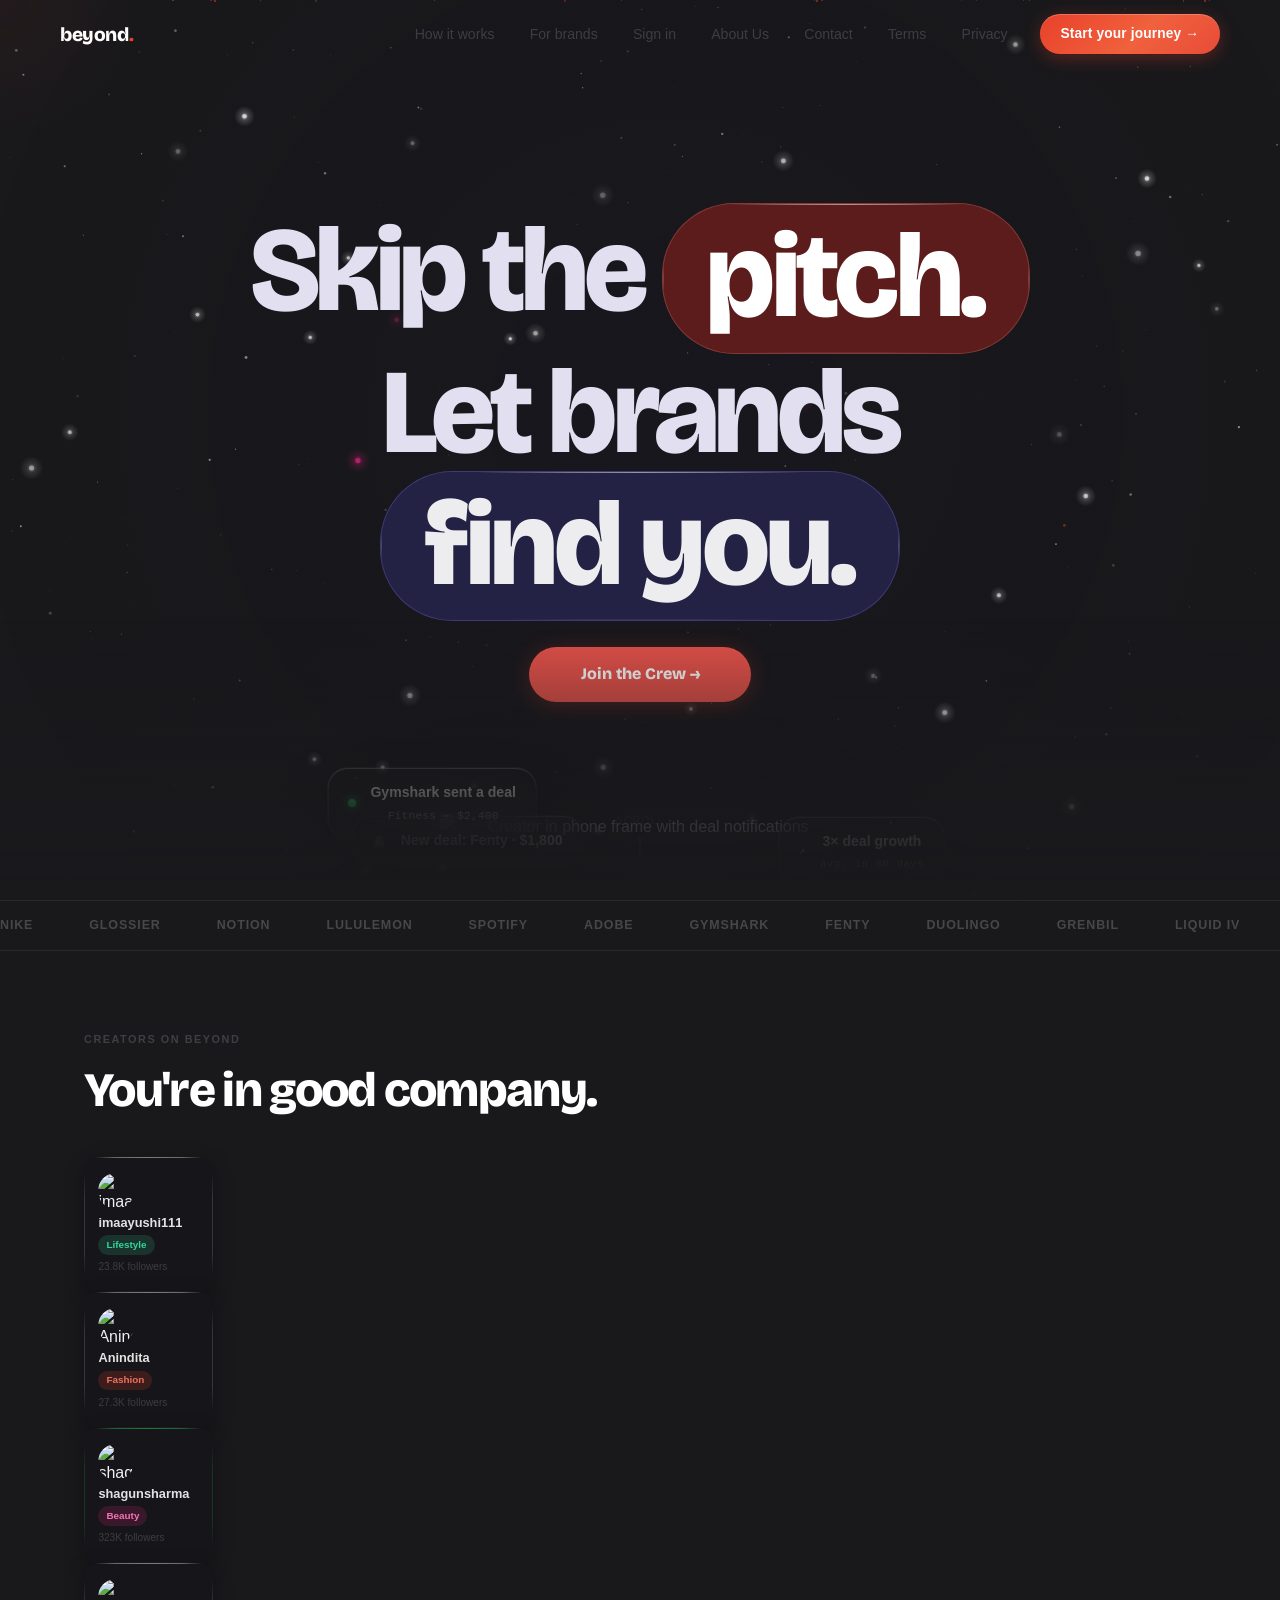
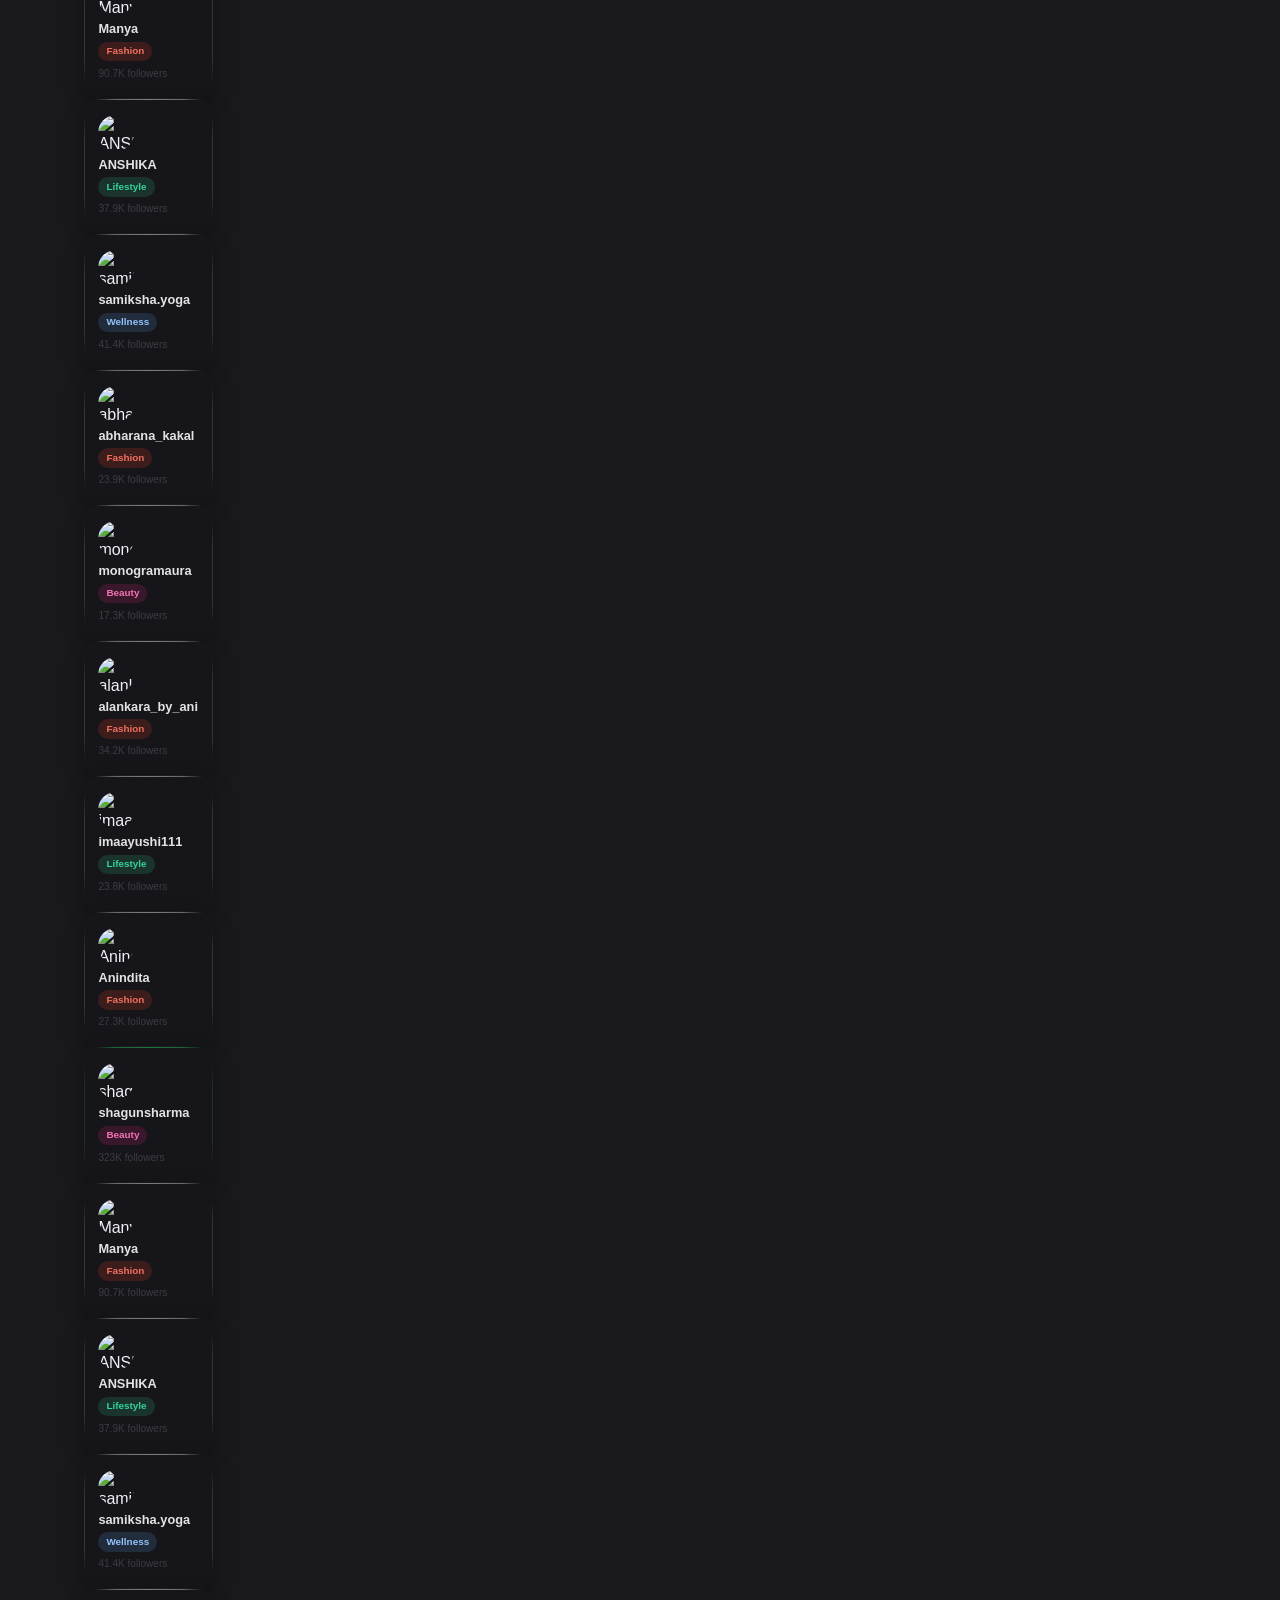
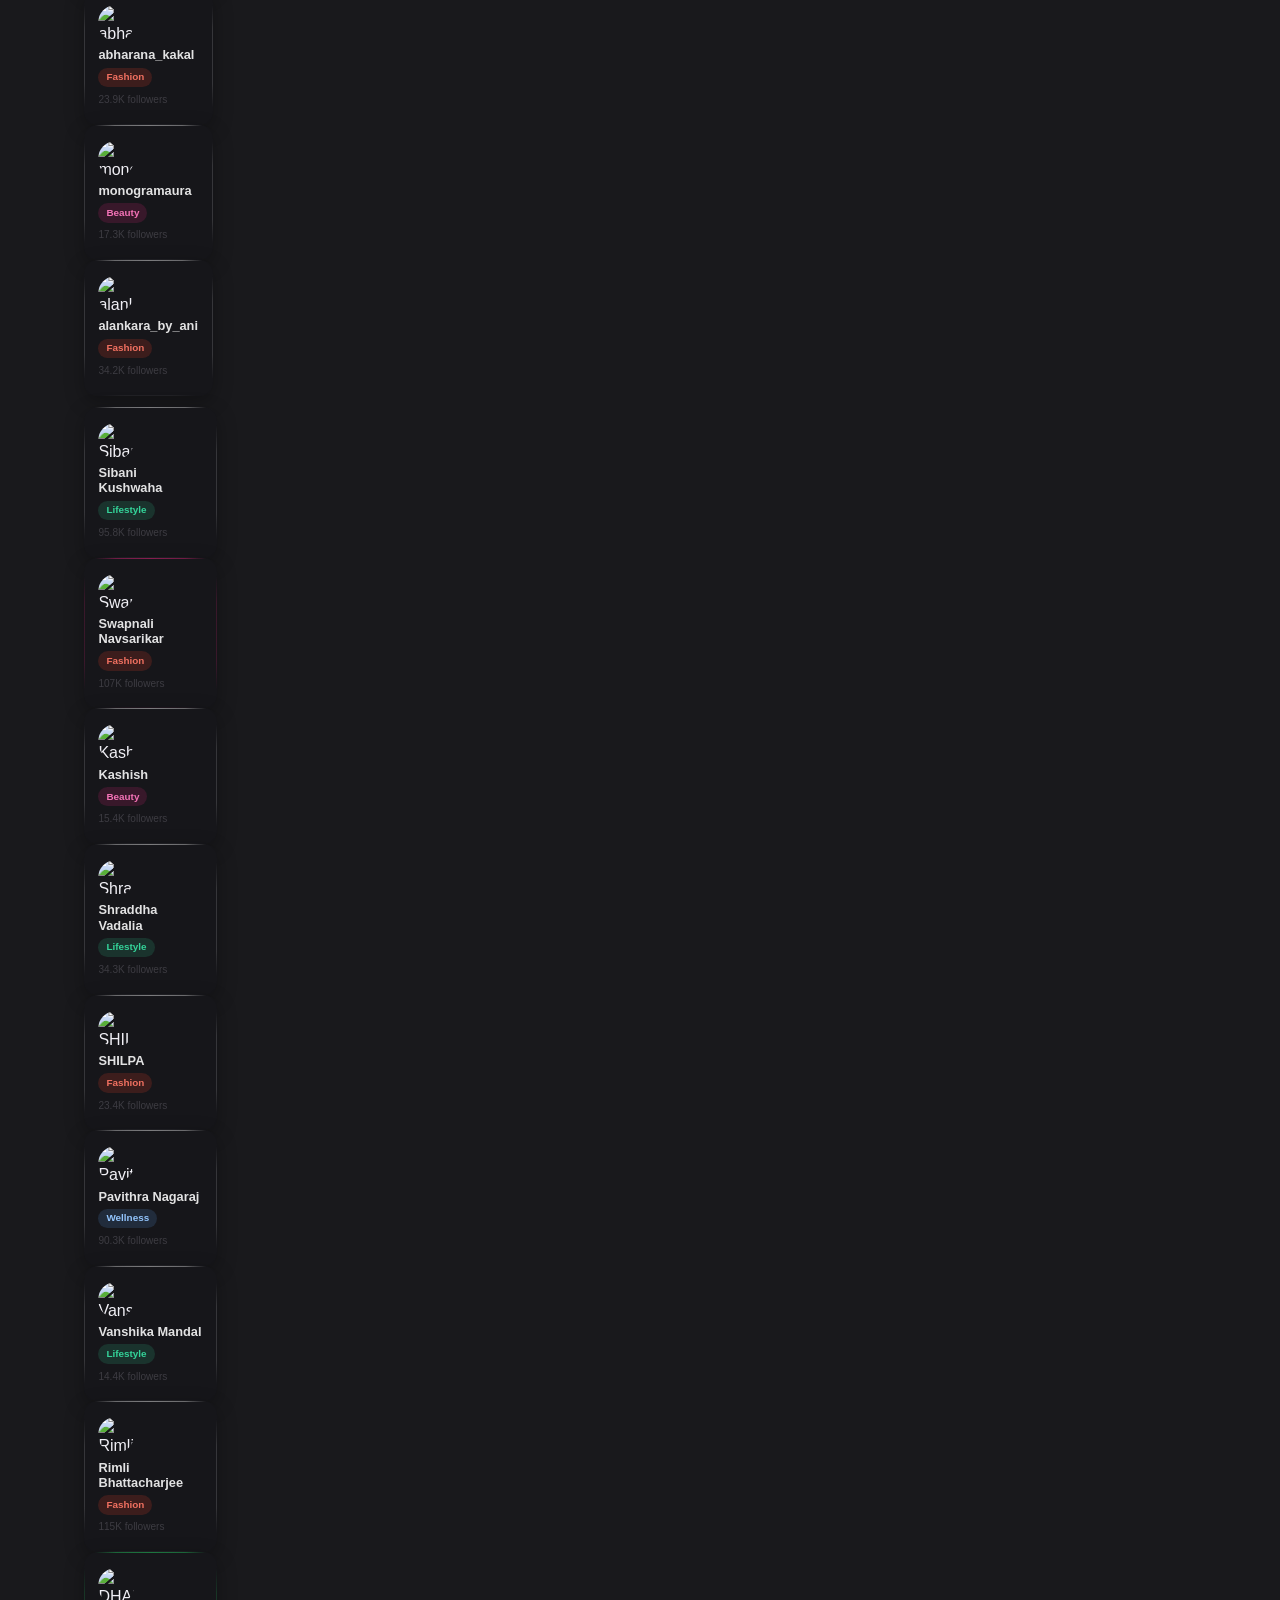
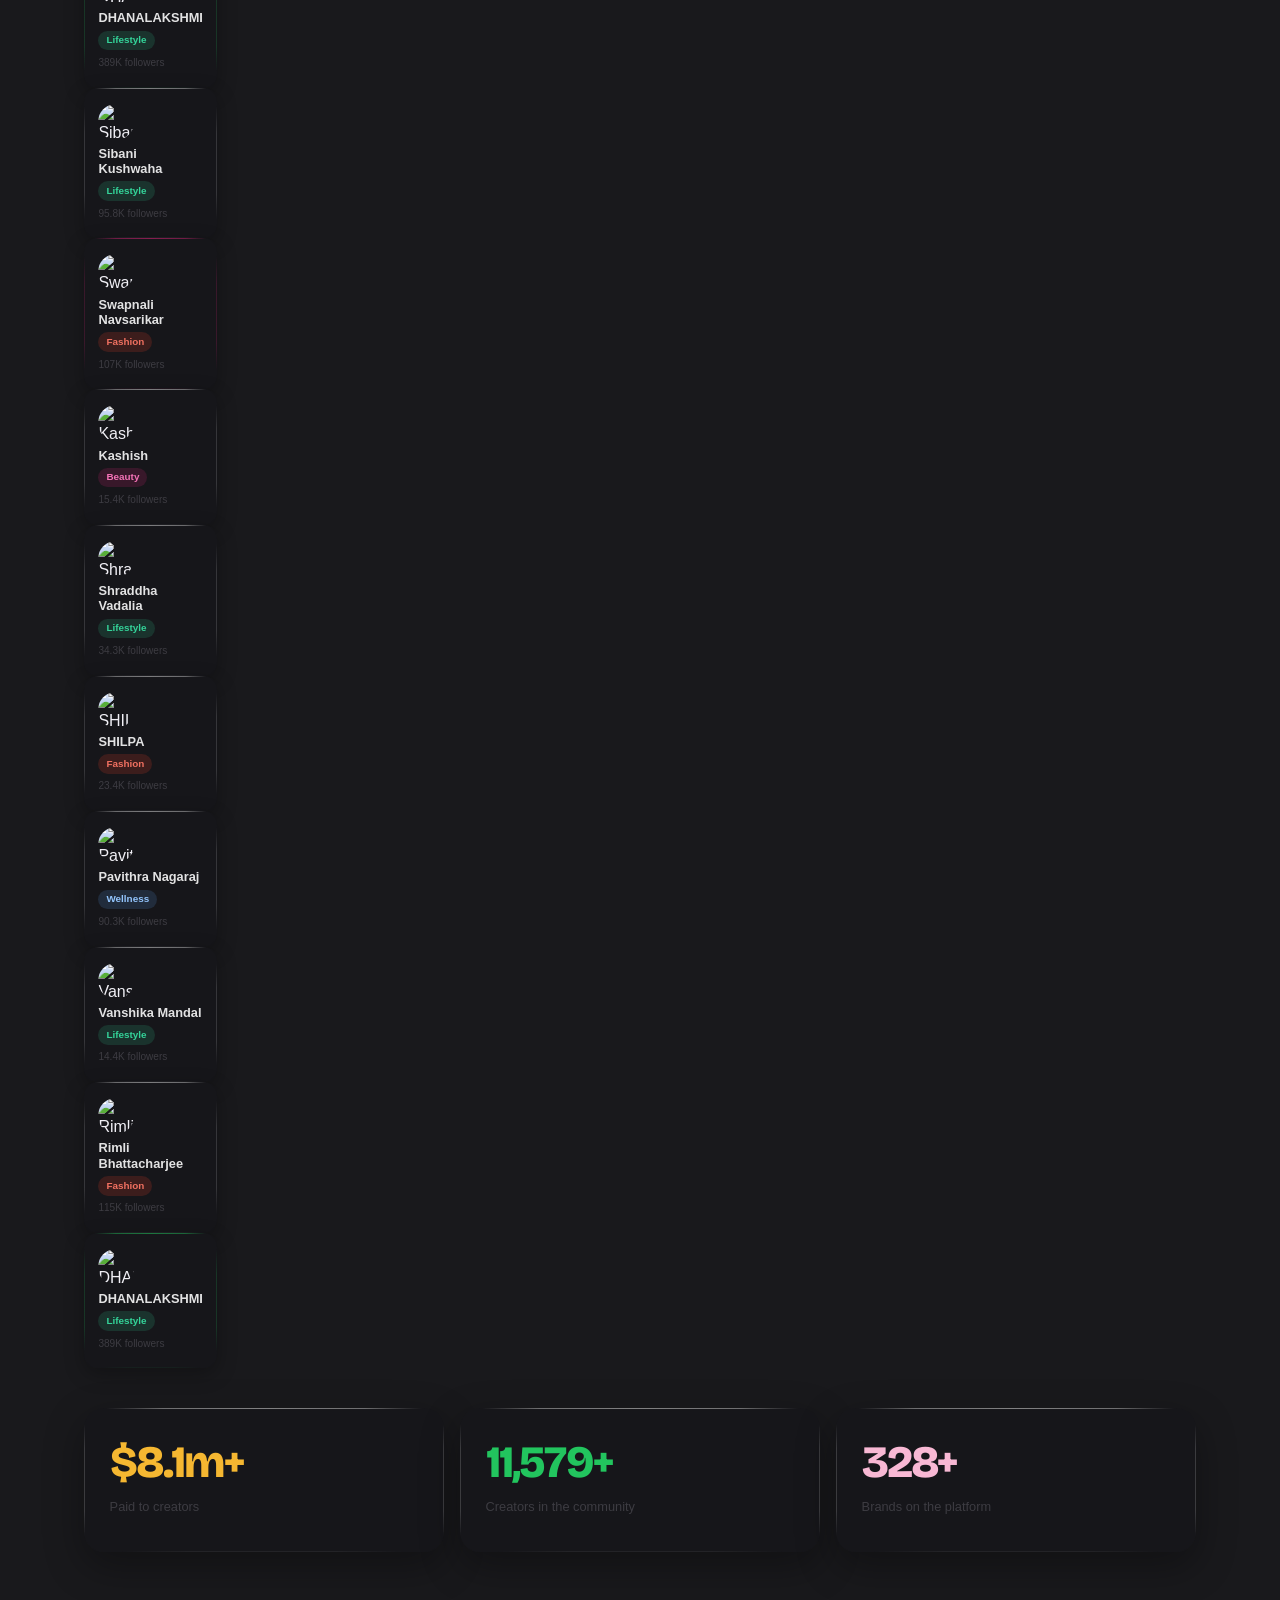
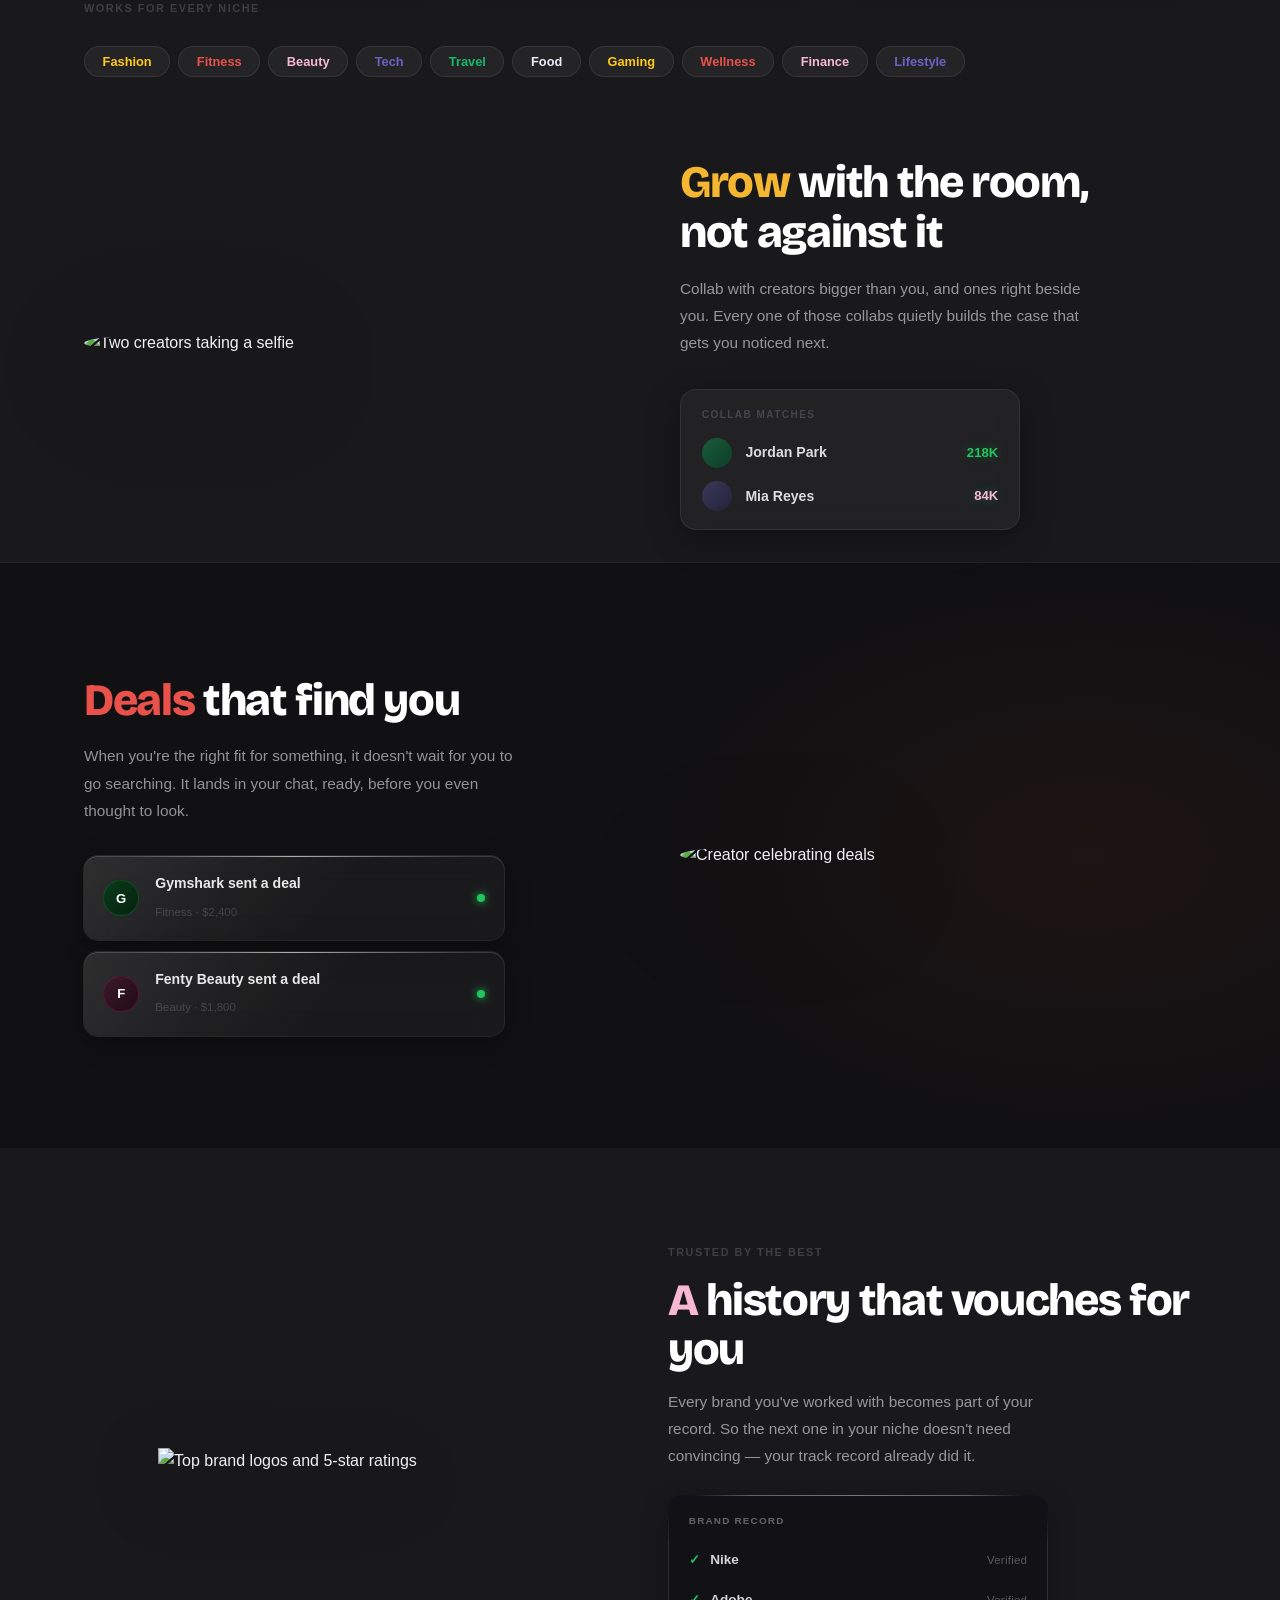
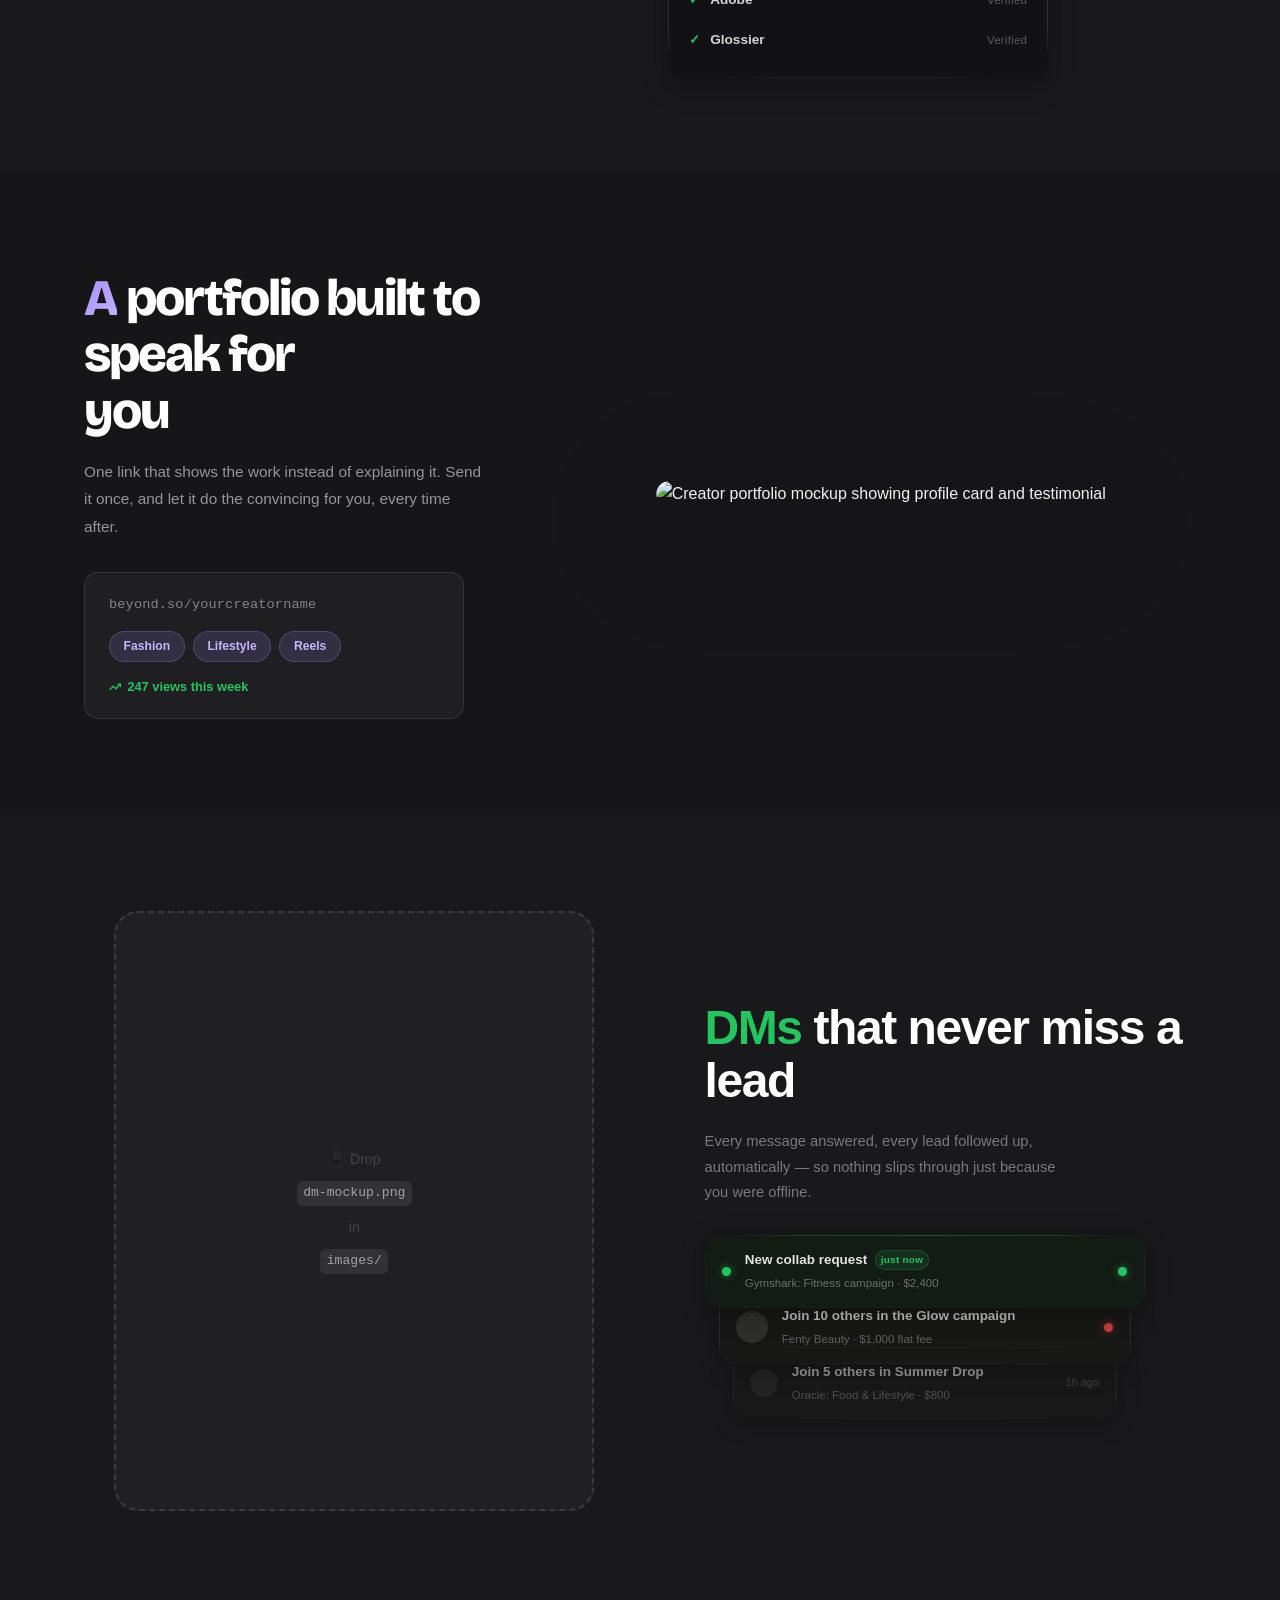
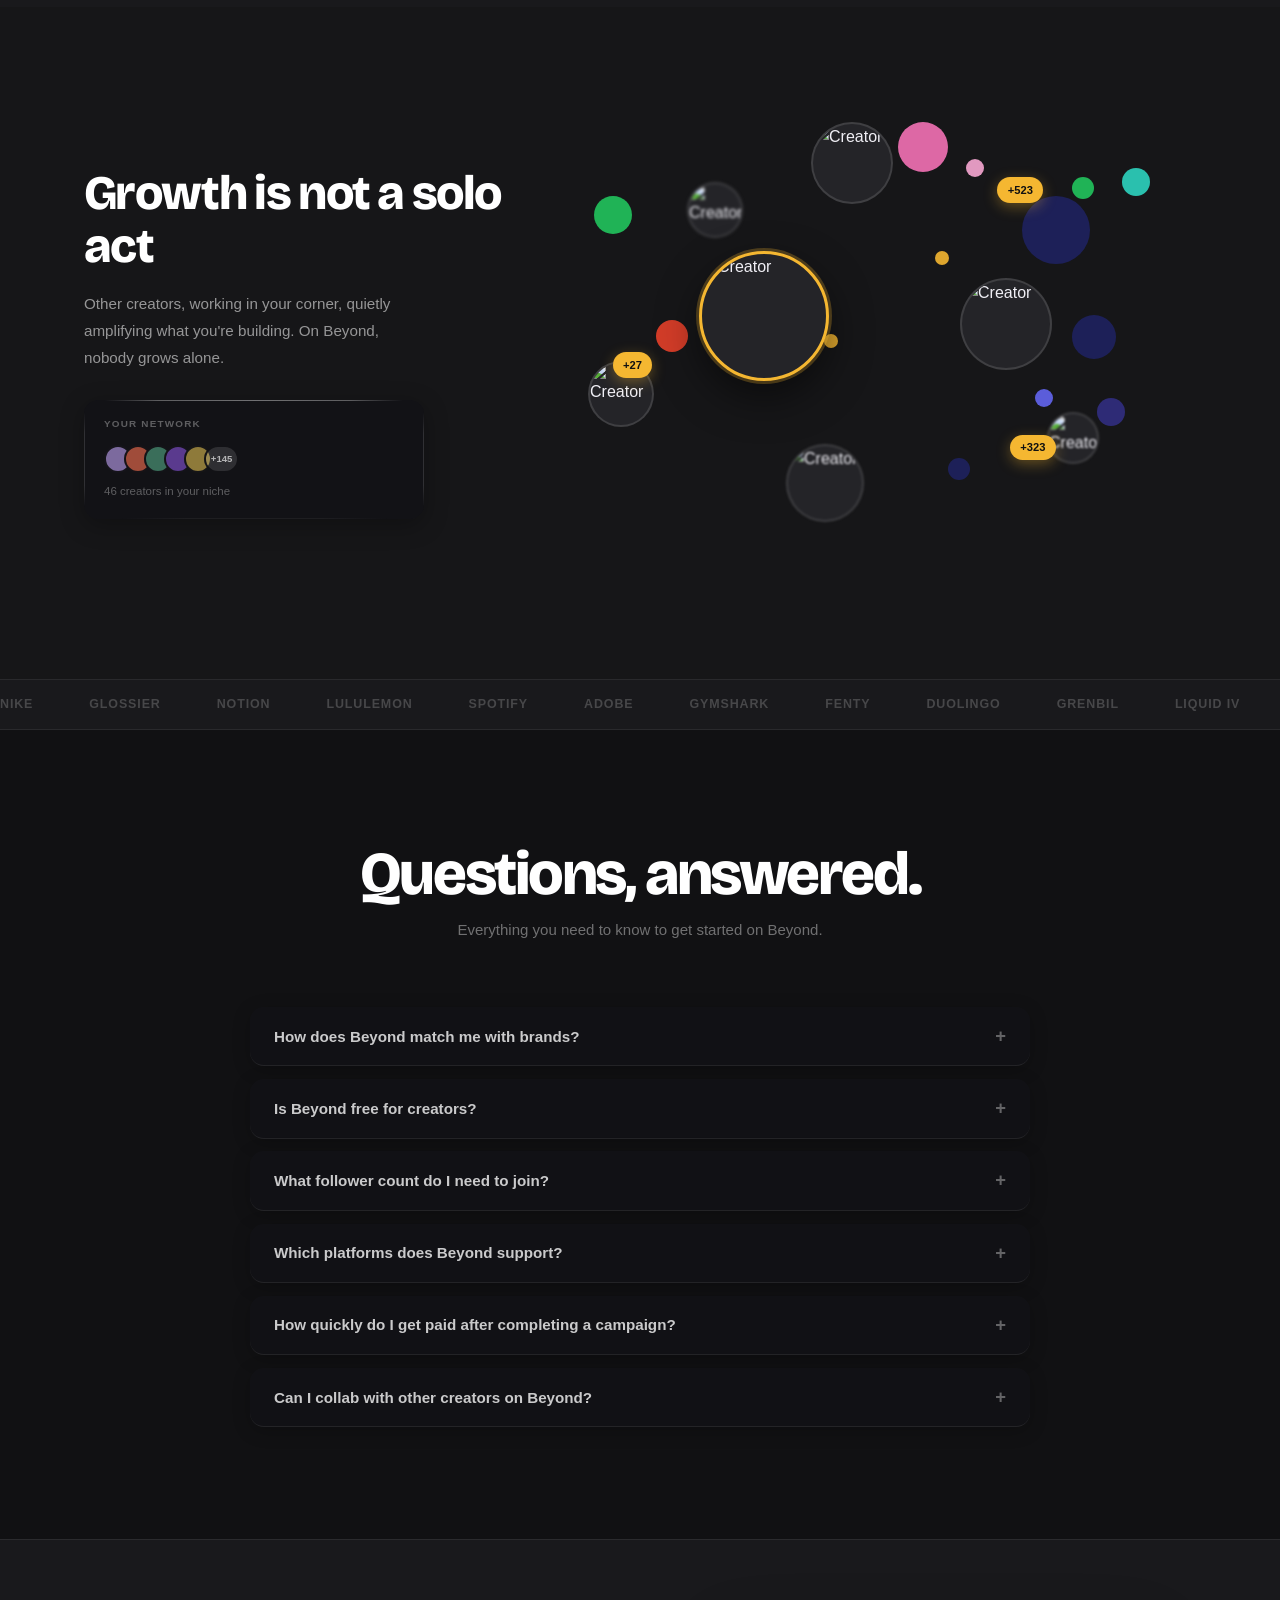
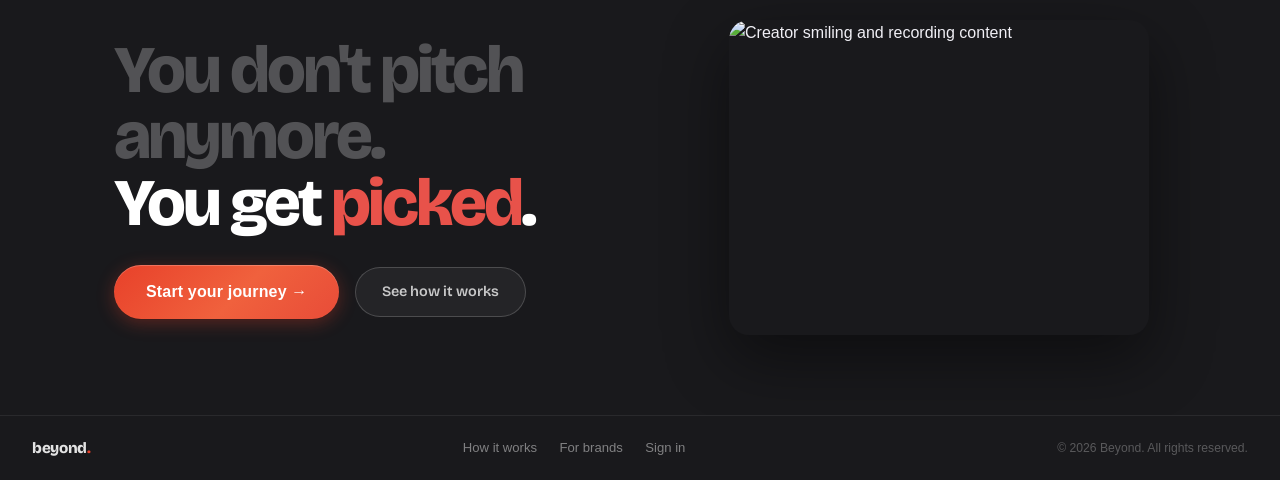
==== commit 45dfb727: "Update index.html" ====
--- a/index.html
+++ b/index.html
@@ -131,7 +131,7 @@
           </div>
         </div>
         <!-- Phone image -->
-        <img src="hero-phone.png" alt="Creator in phone frame with deal notifications" class="hero__phone floating" />
+        <img src="images/hero-phone.png" alt="Creator in phone frame with deal notifications" class="hero__phone floating" />
         <!-- Bottom-left deal card -->
         <div class="hero__card hero__card--bl">
           <span class="hcard-dot hcard-dot--green"></span>
@@ -171,110 +171,59 @@
         </div>
 
         <div class="creators__grid" data-aos="fade-up" data-aos-delay="100">
-          <!-- Row 1 -->
-          <div class="creators__row">
-            <div class="ccard">
-              <div class="ccard__av" style="--av:#3a3a4a"></div>
-              <span class="ccard__name">Maya Chen</span>
-              <span class="ccard__niche niche--fashion">Fashion</span>
-              <span class="ccard__fans">284K followers</span>
-            </div>
-            <div class="ccard ccard--hl">
-              <div class="ccard__av" style="--av:#1a5c3a">
-                <div class="av-ring"></div>
-              </div>
-              <span class="ccard__name">Jordan Park</span>
-              <span class="ccard__niche niche--fitness">Fitness</span>
-              <span class="ccard__fans">512K followers</span>
-            </div>
-            <div class="ccard">
-              <div class="ccard__av" style="--av:#3a2060"></div>
-              <span class="ccard__name">Ava Torres</span>
-              <span class="ccard__niche niche--beauty">Beauty</span>
-              <span class="ccard__fans">1.2M followers</span>
-            </div>
-            <div class="ccard">
-              <div class="ccard__av" style="--av:#5c4a1a"></div>
-              <span class="ccard__name">Leo Nakamura</span>
-              <span class="ccard__niche niche--tech">Tech</span>
-              <span class="ccard__fans">390K followers</span>
-            </div>
-            <div class="ccard">
-              <div class="ccard__av" style="--av:#2a3a5a"></div>
-              <span class="ccard__name">Priya Sharma</span>
-              <span class="ccard__niche niche--wellness">Wellness</span>
-              <span class="ccard__fans">178K followers</span>
-            </div>
-            <div class="ccard">
-              <div class="ccard__av" style="--av:#4a1a2a"></div>
-              <span class="ccard__name">Marcus Webb</span>
-              <span class="ccard__niche niche--gaming">Gaming</span>
-              <span class="ccard__fans">843K followers</span>
-            </div>
-            <div class="ccard">
-              <div class="ccard__av" style="--av:#3a1f1a"></div>
-              <span class="ccard__name">Sofia Reges</span>
-              <span class="ccard__niche niche--food">Food</span>
-              <span class="ccard__fans">621K followers</span>
-            </div>
-            <div class="ccard">
-              <div class="ccard__av" style="--av:#1a3a2a"></div>
-              <span class="ccard__name">Kai Oduya</span>
-              <span class="ccard__niche niche--lifestyle">Lifestyle</span>
-              <span class="ccard__fans">295K followers</span>
-            </div>
-          </div>
-          <!-- Row 2 (slightly offset) -->
-          <div class="creators__row creators__row--shift">
-            <div class="ccard">
-              <div class="ccard__av" style="--av:#4a4a5a"></div>
-              <span class="ccard__name">Zara Osei</span>
-              <span class="ccard__niche niche--fashion">Fashion</span>
-              <span class="ccard__fans">192K followers</span>
-            </div>
-            <div class="ccard">
-              <div class="ccard__av" style="--av:#1a2a5c"></div>
-              <span class="ccard__name">Ethan Cruz</span>
-              <span class="ccard__niche niche--tech">Tech</span>
-              <span class="ccard__fans">448K followers</span>
-            </div>
-            <div class="ccard">
-              <div class="ccard__av" style="--av:#5a1a3a"></div>
-              <span class="ccard__name">Mei Lin</span>
-              <span class="ccard__niche niche--beauty">Beauty</span>
-              <span class="ccard__fans">870K followers</span>
-            </div>
-            <div class="ccard ccard--hl2">
-              <div class="ccard__av" style="--av:#3a5a1a"></div>
-              <span class="ccard__name">Nico Patel</span>
-              <span class="ccard__niche niche--fitness">Fitness</span>
-              <span class="ccard__fans">1.1M followers</span>
-            </div>
-            <div class="ccard">
-              <div class="ccard__av" style="--av:#2a1a5a"></div>
-              <span class="ccard__name">Aisha Bello</span>
-              <span class="ccard__niche niche--lifestyle">Lifestyle</span>
-              <span class="ccard__fans">334K followers</span>
-            </div>
-            <div class="ccard">
-              <div class="ccard__av" style="--av:#5a3a1a"></div>
-              <span class="ccard__name">Sam Winters</span>
-              <span class="ccard__niche niche--gaming">Gaming</span>
-              <span class="ccard__fans">722K followers</span>
-            </div>
-            <div class="ccard">
-              <div class="ccard__av" style="--av:#1a5a5a"></div>
-              <span class="ccard__name">Lena Vogt</span>
-              <span class="ccard__niche niche--travel">Travel</span>
-              <span class="ccard__fans">503K followers</span>
-            </div>
-            <div class="ccard">
-              <div class="ccard__av" style="--av:#3a1a5c"></div>
-              <span class="ccard__name">Riya Kapoor</span>
-              <span class="ccard__niche niche--wellness">Wellness</span>
-              <span class="ccard__fans">417K followers</span>
-            </div>
-          </div>
+
+          <!-- Row 1 — scrolls LEFT -->
+          <div class="creators__row creators__row--marquee">
+            <div class="ccard-track ccard-track--left">
+              <!-- set A -->
+              <div class="ccard"><img class="ccard__av ccard__av--img" src="images/1.jpg" alt="imaayushi111"><span class="ccard__name">imaayushi111</span><span class="ccard__niche niche--lifestyle">Lifestyle</span><span class="ccard__fans">23.8K followers</span></div>
+              <div class="ccard"><img class="ccard__av ccard__av--img" src="images/2.jpg" alt="Anindita"><span class="ccard__name">Anindita</span><span class="ccard__niche niche--fashion">Fashion</span><span class="ccard__fans">27.3K followers</span></div>
+              <div class="ccard ccard--hl"><img class="ccard__av ccard__av--img" src="images/3.jpg" alt="shagunsharma"><span class="ccard__name">shagunsharma</span><span class="ccard__niche niche--beauty">Beauty</span><span class="ccard__fans">323K followers</span></div>
+              <div class="ccard"><img class="ccard__av ccard__av--img" src="images/4.jpg" alt="Manya"><span class="ccard__name">Manya</span><span class="ccard__niche niche--fashion">Fashion</span><span class="ccard__fans">90.7K followers</span></div>
+              <div class="ccard"><img class="ccard__av ccard__av--img" src="images/5.jpg" alt="ANSHIKA"><span class="ccard__name">ANSHIKA</span><span class="ccard__niche niche--lifestyle">Lifestyle</span><span class="ccard__fans">37.9K followers</span></div>
+              <div class="ccard"><img class="ccard__av ccard__av--img" src="images/6.jpg" alt="samiksha.yoga"><span class="ccard__name">samiksha.yoga</span><span class="ccard__niche niche--wellness">Wellness</span><span class="ccard__fans">41.4K followers</span></div>
+              <div class="ccard"><img class="ccard__av ccard__av--img" src="images/7.jpg" alt="abharana_kakal"><span class="ccard__name">abharana_kakal</span><span class="ccard__niche niche--fashion">Fashion</span><span class="ccard__fans">23.9K followers</span></div>
+              <div class="ccard"><img class="ccard__av ccard__av--img" src="images/8.jpg" alt="monogramaura"><span class="ccard__name">monogramaura</span><span class="ccard__niche niche--beauty">Beauty</span><span class="ccard__fans">17.3K followers</span></div>
+              <div class="ccard"><img class="ccard__av ccard__av--img" src="images/9.jpg" alt="alankara_by_ani"><span class="ccard__name">alankara_by_ani</span><span class="ccard__niche niche--fashion">Fashion</span><span class="ccard__fans">34.2K followers</span></div>
+              <!-- set B — duplicate for seamless loop -->
+              <div class="ccard"><img class="ccard__av ccard__av--img" src="images/1.jpg" alt="imaayushi111"><span class="ccard__name">imaayushi111</span><span class="ccard__niche niche--lifestyle">Lifestyle</span><span class="ccard__fans">23.8K followers</span></div>
+              <div class="ccard"><img class="ccard__av ccard__av--img" src="images/2.jpg" alt="Anindita"><span class="ccard__name">Anindita</span><span class="ccard__niche niche--fashion">Fashion</span><span class="ccard__fans">27.3K followers</span></div>
+              <div class="ccard ccard--hl"><img class="ccard__av ccard__av--img" src="images/3.jpg" alt="shagunsharma"><span class="ccard__name">shagunsharma</span><span class="ccard__niche niche--beauty">Beauty</span><span class="ccard__fans">323K followers</span></div>
+              <div class="ccard"><img class="ccard__av ccard__av--img" src="images/4.jpg" alt="Manya"><span class="ccard__name">Manya</span><span class="ccard__niche niche--fashion">Fashion</span><span class="ccard__fans">90.7K followers</span></div>
+              <div class="ccard"><img class="ccard__av ccard__av--img" src="images/5.jpg" alt="ANSHIKA"><span class="ccard__name">ANSHIKA</span><span class="ccard__niche niche--lifestyle">Lifestyle</span><span class="ccard__fans">37.9K followers</span></div>
+              <div class="ccard"><img class="ccard__av ccard__av--img" src="images/6.jpg" alt="samiksha.yoga"><span class="ccard__name">samiksha.yoga</span><span class="ccard__niche niche--wellness">Wellness</span><span class="ccard__fans">41.4K followers</span></div>
+              <div class="ccard"><img class="ccard__av ccard__av--img" src="images/7.jpg" alt="abharana_kakal"><span class="ccard__name">abharana_kakal</span><span class="ccard__niche niche--fashion">Fashion</span><span class="ccard__fans">23.9K followers</span></div>
+              <div class="ccard"><img class="ccard__av ccard__av--img" src="images/8.jpg" alt="monogramaura"><span class="ccard__name">monogramaura</span><span class="ccard__niche niche--beauty">Beauty</span><span class="ccard__fans">17.3K followers</span></div>
+              <div class="ccard"><img class="ccard__av ccard__av--img" src="images/9.jpg" alt="alankara_by_ani"><span class="ccard__name">alankara_by_ani</span><span class="ccard__niche niche--fashion">Fashion</span><span class="ccard__fans">34.2K followers</span></div>
+            </div>
+          </div>
+
+          <!-- Row 2 — scrolls RIGHT -->
+          <div class="creators__row creators__row--marquee">
+            <div class="ccard-track ccard-track--right">
+              <!-- set A -->
+              <div class="ccard"><img class="ccard__av ccard__av--img" src="images/10.jpg" alt="Sibani Kushwaha"><span class="ccard__name">Sibani Kushwaha</span><span class="ccard__niche niche--lifestyle">Lifestyle</span><span class="ccard__fans">95.8K followers</span></div>
+              <div class="ccard ccard--hl2"><img class="ccard__av ccard__av--img" src="images/11.jpg" alt="Swapnali Navsarikar"><span class="ccard__name">Swapnali Navsarikar</span><span class="ccard__niche niche--fashion">Fashion</span><span class="ccard__fans">107K followers</span></div>
+              <div class="ccard"><img class="ccard__av ccard__av--img" src="images/12.jpg" alt="Kashish"><span class="ccard__name">Kashish</span><span class="ccard__niche niche--beauty">Beauty</span><span class="ccard__fans">15.4K followers</span></div>
+              <div class="ccard"><img class="ccard__av ccard__av--img" src="images/13.jpg" alt="Shraddha Vadalia"><span class="ccard__name">Shraddha Vadalia</span><span class="ccard__niche niche--lifestyle">Lifestyle</span><span class="ccard__fans">34.3K followers</span></div>
+              <div class="ccard"><img class="ccard__av ccard__av--img" src="images/14.jpg" alt="SHILPA"><span class="ccard__name">SHILPA</span><span class="ccard__niche niche--fashion">Fashion</span><span class="ccard__fans">23.4K followers</span></div>
+              <div class="ccard"><img class="ccard__av ccard__av--img" src="images/15.jpg" alt="Pavithra Nagaraj"><span class="ccard__name">Pavithra Nagaraj</span><span class="ccard__niche niche--wellness">Wellness</span><span class="ccard__fans">90.3K followers</span></div>
+              <div class="ccard"><img class="ccard__av ccard__av--img" src="images/16.jpg" alt="Vanshika Mandal"><span class="ccard__name">Vanshika Mandal</span><span class="ccard__niche niche--lifestyle">Lifestyle</span><span class="ccard__fans">14.4K followers</span></div>
+              <div class="ccard"><img class="ccard__av ccard__av--img" src="images/17.jpg" alt="Rimli Bhattacharjee"><span class="ccard__name">Rimli Bhattacharjee</span><span class="ccard__niche niche--fashion">Fashion</span><span class="ccard__fans">115K followers</span></div>
+              <div class="ccard ccard--hl"><img class="ccard__av ccard__av--img" src="images/18.jpg" alt="DHANALAKSHMI"><span class="ccard__name">DHANALAKSHMI</span><span class="ccard__niche niche--lifestyle">Lifestyle</span><span class="ccard__fans">389K followers</span></div>
+              <!-- set B — duplicate for seamless loop -->
+              <div class="ccard"><img class="ccard__av ccard__av--img" src="images/10.jpg" alt="Sibani Kushwaha"><span class="ccard__name">Sibani Kushwaha</span><span class="ccard__niche niche--lifestyle">Lifestyle</span><span class="ccard__fans">95.8K followers</span></div>
+              <div class="ccard ccard--hl2"><img class="ccard__av ccard__av--img" src="images/11.jpg" alt="Swapnali Navsarikar"><span class="ccard__name">Swapnali Navsarikar</span><span class="ccard__niche niche--fashion">Fashion</span><span class="ccard__fans">107K followers</span></div>
+              <div class="ccard"><img class="ccard__av ccard__av--img" src="images/12.jpg" alt="Kashish"><span class="ccard__name">Kashish</span><span class="ccard__niche niche--beauty">Beauty</span><span class="ccard__fans">15.4K followers</span></div>
+              <div class="ccard"><img class="ccard__av ccard__av--img" src="images/13.jpg" alt="Shraddha Vadalia"><span class="ccard__name">Shraddha Vadalia</span><span class="ccard__niche niche--lifestyle">Lifestyle</span><span class="ccard__fans">34.3K followers</span></div>
+              <div class="ccard"><img class="ccard__av ccard__av--img" src="images/14.jpg" alt="SHILPA"><span class="ccard__name">SHILPA</span><span class="ccard__niche niche--fashion">Fashion</span><span class="ccard__fans">23.4K followers</span></div>
+              <div class="ccard"><img class="ccard__av ccard__av--img" src="images/15.jpg" alt="Pavithra Nagaraj"><span class="ccard__name">Pavithra Nagaraj</span><span class="ccard__niche niche--wellness">Wellness</span><span class="ccard__fans">90.3K followers</span></div>
+              <div class="ccard"><img class="ccard__av ccard__av--img" src="images/16.jpg" alt="Vanshika Mandal"><span class="ccard__name">Vanshika Mandal</span><span class="ccard__niche niche--lifestyle">Lifestyle</span><span class="ccard__fans">14.4K followers</span></div>
+              <div class="ccard"><img class="ccard__av ccard__av--img" src="images/17.jpg" alt="Rimli Bhattacharjee"><span class="ccard__name">Rimli Bhattacharjee</span><span class="ccard__niche niche--fashion">Fashion</span><span class="ccard__fans">115K followers</span></div>
+              <div class="ccard ccard--hl"><img class="ccard__av ccard__av--img" src="images/18.jpg" alt="DHANALAKSHMI"><span class="ccard__name">DHANALAKSHMI</span><span class="ccard__niche niche--lifestyle">Lifestyle</span><span class="ccard__fans">389K followers</span></div>
+            </div>
+          </div>
+
         </div>
 
         <!-- Stats -->
@@ -316,7 +265,7 @@
     <section class="fsec2" id="grow">
       <div class="container fsec__inner">
         <div class="fsec__img-col" data-aos="fade-right">
-          <img src="girls-selfie.png" alt="Two creators taking a selfie" class="fsec__circle-img floating-slow" />
+          <img src="images/girls-selfie.png" alt="Two creators taking a selfie" class="fsec__circle-img floating-slow" />
         </div>
         <div class="fsec__text-col" data-aos="fade-left">
           <h2 class="fsec__title">
@@ -373,7 +322,7 @@
           </div>
         </div>
         <div class="fsec__img-col" data-aos="fade-left">
-          <img src="money-girl.png" alt="Creator celebrating deals" class="fsec__circle-img floating-slow" />
+          <img src="images/money-girl.png" alt="Creator celebrating deals" class="fsec__circle-img floating-slow" />
         </div>
       </div>
     </section>
@@ -382,7 +331,7 @@
     <section class="brands-proof" id="brands">
       <div class="container brands-proof__inner">
         <div class="brands-proof__image" data-aos="fade-right">
-          <img src="brands-stars.png" alt="Top brand logos and 5-star ratings" class="floating" />
+          <img src="images/brands-stars.png" alt="Top brand logos and 5-star ratings" class="floating" />
         </div>
         <div class="brands-proof__text" data-aos="fade-left">
           <p class="section-label">TRUSTED BY THE BEST</p>
@@ -446,7 +395,7 @@
         <!-- RIGHT IMAGE -->
         <div class="portfolio-sec__img-col" data-aos="fade-left">
           <img
-            src="portfolio-mockup.png"
+            src="images/portfolio-mockup.png"
             alt="Creator portfolio mockup showing profile card and testimonial"
             class="portfolio-sec__img"
           />
@@ -463,7 +412,7 @@
         <div class="dms-sec__img-col" data-aos="fade-right">
           <div class="dms-placeholder">
             <img
-              src="dm-mockup.png"
+              src="images/dm-mockup.png"
               alt="DMs that never miss a lead — phone mockup"
               class="dms-img"
               onerror="this.closest('.dms-placeholder').classList.add('dms-placeholder--empty')"
@@ -612,25 +561,25 @@
 
           <!-- ── AVATAR CIRCLES ── -->
           <div class="bubble av" style="--s:82px;  --t:2%;  --l:38%; --delay:0s">
-            <img src="av-top.jpg" alt="Creator" />
+            <img src="images/av-top.jpg" alt="Creator" />
           </div>
           <div class="bubble av" style="--s:56px;  --t:15%; --l:18%; --delay:1.2s; filter:blur(1.5px)">
-            <img src="av-topleft.jpg" alt="Creator" />
+            <img src="images/av-topleft.jpg" alt="Creator" />
           </div>
           <div class="bubble av av--center" style="--s:130px; --t:30%; --l:20%; --delay:.5s">
-            <img src="av-center.jpg" alt="Creator" />
+            <img src="images/av-center.jpg" alt="Creator" />
           </div>
           <div class="bubble av" style="--s:66px;  --t:54%; --l:2%;  --delay:1.8s">
-            <img src="av-left.jpg" alt="Creator" />
+            <img src="images/av-left.jpg" alt="Creator" />
           </div>
           <div class="bubble av" style="--s:78px;  --t:72%; --l:34%; --delay:.9s; filter:blur(1px)">
-            <img src="av-bottom.jpg" alt="Creator" />
+            <img src="images/av-bottom.jpg" alt="Creator" />
           </div>
           <div class="bubble av" style="--s:92px;  --t:36%; --l:62%; --delay:.3s">
-            <img src="av-right.jpg" alt="Creator" />
+            <img src="images/av-right.jpg" alt="Creator" />
           </div>
           <div class="bubble av" style="--s:52px;  --t:65%; --l:76%; --delay:1.5s; filter:blur(1px)">
-            <img src="av-bottomright.jpg" alt="Creator" />
+            <img src="images/av-bottomright.jpg" alt="Creator" />
           </div>
 
           <!-- ── DECORATIVE DOTS ── -->
@@ -765,7 +714,7 @@
         </div>
         <div class="ftcta__img-col" data-aos="fade-left">
           <div class="ftcta__card">
-            <img src="footer-girl.png" alt="Creator smiling and recording content" class="ftcta__card-img" />
+            <img src="images/footer-girl.png" alt="Creator smiling and recording content" class="ftcta__card-img" />
           </div>
         </div>
       </div>
--- a/style.css
+++ b/style.css
@@ -4,7 +4,11 @@
 
 /* ─── RESET ───────────────────────────────────────────────────── */
 *, *::before, *::after { box-sizing: border-box; margin: 0; padding: 0; }
-html { scroll-behavior: smooth; }
+html {
+  scroll-behavior: smooth;
+  overflow-x: hidden;
+  max-width: 100vw;
+}
 body {
   font-family: 'Cabinet Grotesk', sans-serif;
   background: #111113;
@@ -12,6 +16,7 @@
   line-height: 1.65;
   -webkit-font-smoothing: antialiased;
   overflow-x: hidden;
+  max-width: 100vw;
 }
 img { max-width: 100%; display: block; }
 a { text-decoration: none; color: inherit; }
@@ -131,25 +136,39 @@
    ══════════════════════════════════════════════════════════════ */
 .nav {
   position: fixed; top: 0; left: 0; right: 0;
+  width: 100%;
+  max-width: 100vw;
   z-index: 900;
   padding: .9rem 2rem;
-    backdrop-filter: blur(20px);
-  -webkit-backdrop-filter: blur(20px);
-  box-shadow: 0 1px 0 var(--border);
-  border-bottom: 1px solid rgba(255, 255, 255, 0.08);
-  background: #0F0D15;
-  transition: background .4s, backdrop-filter .4s, box-shadow .4s, transform .3s var(--ease);
+  background: transparent;
+  transition: background .4s ease, box-shadow .4s ease, backdrop-filter .4s ease;
 }
 .nav.scrolled {
-  /* background: rgba(17,17,19,.88); */
-  backdrop-filter: blur(20px);
-  -webkit-backdrop-filter: blur(20px);
-  box-shadow: 0 1px 0 var(--border);
-  border-bottom: 1px solid rgba(255, 255, 255, 0.08);
-  background: #0F0D15;
-  /* backdrop-filter: blur(12px); */
-
-}
+  background: rgba(15, 13, 21, 0.82);
+  backdrop-filter: blur(22px) saturate(160%);
+  -webkit-backdrop-filter: blur(22px) saturate(160%);
+  box-shadow: 0 1px 0 rgba(255,255,255,.07);
+}
+/* Inner page nav — always opaque, back button always visible */
+.nav--inner {
+  background: rgba(15, 13, 21, 0.95) !important;
+  backdrop-filter: blur(22px) saturate(160%) !important;
+  -webkit-backdrop-filter: blur(22px) saturate(160%) !important;
+  box-shadow: 0 1px 0 rgba(255,255,255,.07) !important;
+}
+.nav__back-btn {
+  display: inline-flex;
+  align-items: center;
+  gap: .4rem;
+  font-size: .86rem;
+  font-weight: 600;
+  color: rgba(255,255,255,.62);
+  transition: color .2s;
+  white-space: nowrap;
+}
+.nav__back-btn:hover { color: #fff; }
+/* Always visible on inner pages — override mobile hide */
+.nav--inner .nav__back-btn { display: inline-flex !important; }
 .nav__inner {
   max-width: var(--w); margin: 0 auto;
   display: flex; align-items: center; gap: 2rem;
@@ -165,7 +184,7 @@
 }
 .logo-dot { color: #e8412a; }
 
-.nav__links { display: flex; gap: 2.2rem; }
+.nav__links { display: flex; gap: 2.2rem; align-items: center; }
 .nav__links a {
   font-size: .88rem; font-weight: 500;
   color: var(--muted); position: relative;
@@ -180,56 +199,204 @@
 }
 .nav__links a:hover { color: var(--muted2); }
 .nav__links a:hover::after { width: 100%; }
+/* Thin vertical separator between link groups */
+.nav__sep {
+  width: 1px;
+  height: 16px;
+  background: rgba(255,255,255,.14);
+  border-radius: 1px;
+  flex-shrink: 0;
+}
+/* Mobile nav section divider */
+.mobile-nav__divider {
+  width: 100%;
+  height: 1px;
+  background: rgba(255,255,255,.08);
+  margin: .6rem 0;
+}
 
 .nav__cta {
-  display: inline-flex; align-items: center;
-  padding: .55rem 1.25rem;
-  background: var(--red); color: #fff;
-  font-size: .88rem; font-weight: 700;
+  display: inline-flex; align-items: center; gap: .32em;
+  padding: .54rem 1.3rem;
+  background: linear-gradient(135deg, #e8412a 0%, #f0613d 55%, #e84c38 100%);
+  color: #fff;
+  font-size: .86rem; font-weight: 700;
   border-radius: 99px;
+  letter-spacing: .01em;
   transition: all .3s var(--spring);
   position: relative; overflow: hidden;
   white-space: nowrap;
-}
-
+  /* Soft inner highlight — glass top edge */
+  box-shadow:
+    inset 0 1px 0 rgba(255,255,255,.22),
+    0 4px 18px rgba(232,65,42,.32),
+    0 1px 0 rgba(0,0,0,.18);
+}
+/* Shimmer sweep */
 .nav__cta::before {
   content: '';
-  position: absolute; top: 0; left: -100%;
-  width: 55%; height: 100%;
-  background: linear-gradient(90deg, transparent, rgba(255,255,255,.22), transparent);
-  transform: skewX(-20deg); pointer-events: none;
-}
-.nav__cta:hover { background: var(--red); transform: translateY(-2px) scale(1.03); box-shadow: 0 6px 22px rgba(232,65,42,.4); }
-.nav__cta:hover::before { animation: shimmer .5s ease forwards; }
-.nav__cta:active { transform: scale(.97); }
+  position: absolute; top: 0; left: -110%;
+  width: 60%; height: 100%;
+  background: linear-gradient(90deg, transparent, rgba(255,255,255,.28), transparent);
+  transform: skewX(-18deg); pointer-events: none;
+  transition: none;
+}
+.nav__cta:hover {
+  background: linear-gradient(135deg, #f04a32 0%, #f5724e 55%, #f05540 100%);
+  transform: translateY(-2px) scale(1.04);
+  box-shadow:
+    inset 0 1px 0 rgba(255,255,255,.26),
+    0 8px 28px rgba(232,65,42,.48),
+    0 2px 0 rgba(0,0,0,.22);
+}
+.nav__cta:hover::before { animation: shimmer .55s ease forwards; }
+.nav__cta:active { transform: scale(.97); box-shadow: 0 2px 10px rgba(232,65,42,.3); }
 .nav__cta--lg { padding: .85rem 2rem; font-size: 1rem; }
 
-.nav__hamburger { display: none; flex-direction: column; gap: 5px; padding: .5rem; }
-.nav__hamburger span { width: 22px; height: 2px; background: var(--text); border-radius: 2px; display: block; transition: all .3s; }
-
-/* Mobile nav */
+/* ── Hamburger button (mobile only) ── */
+.nav__hamburger {
+  display: none;
+  flex-direction: column;
+  justify-content: center;
+  align-items: center;
+  gap: 5px;
+  width: 38px; height: 38px;
+  padding: 6px;
+  border-radius: 10px;
+  background: rgba(255,255,255,.06);
+  border: 1px solid rgba(255,255,255,.10);
+  transition: background .2s;
+  cursor: pointer;
+}
+.nav__hamburger:hover { background: rgba(255,255,255,.10); }
+.nav__hamburger span {
+  display: block;
+  width: 20px; height: 2px;
+  background: rgba(255,255,255,.85);
+  border-radius: 2px;
+  transition: transform .35s var(--spring), opacity .25s, width .3s;
+  transform-origin: center;
+}
+/* Animated X when open */
+.nav__hamburger.open span:nth-child(1) { transform: translateY(7px) rotate(45deg); }
+.nav__hamburger.open span:nth-child(2) { opacity: 0; width: 0; }
+.nav__hamburger.open span:nth-child(3) { transform: translateY(-7px) rotate(-45deg); }
+
+/* ══════════════════════════════════════════════════════════════
+   MOBILE FULLSCREEN NAV PANEL
+   ══════════════════════════════════════════════════════════════ */
 .mobile-nav {
-  position: fixed; top: 0; right: -100%;
-  width: min(300px, 85vw); height: 100vh;
-  background: #1a1a1e;
-  border-left: 1px solid var(--border);
+  /* Hidden off-screen to the right */
+  position: fixed;
+  inset: 0;
   z-index: 1100;
-  padding: 5rem 2rem 2rem;
-  display: flex; flex-direction: column; gap: 1.5rem;
-  transition: right .4s var(--ease);
-}
-.mobile-nav.open { right: 0; }
-.mobile-nav ul { display: flex; flex-direction: column; gap: 1.2rem; }
-.mobile-nav a { font-size: 1.05rem; font-weight: 600; }
-.mobile-nav__close { position: absolute; top: 1.5rem; right: 1.5rem; font-size: 1.1rem; color: var(--muted); transition: color .2s; }
-.mobile-nav__close:hover { color: var(--text); }
-
+  background: rgba(14, 12, 20, 0.97);
+  backdrop-filter: blur(28px) saturate(160%);
+  -webkit-backdrop-filter: blur(28px) saturate(160%);
+
+  display: flex;
+  flex-direction: column;
+  padding: 2rem 1.6rem 2.5rem;
+
+  /* Slide + fade out */
+  transform: translateX(100%);
+  opacity: 0;
+  pointer-events: none;
+  transition: transform .4s cubic-bezier(.32,1,.56,1), opacity .35s ease;
+  will-change: transform, opacity;
+}
+.mobile-nav.open {
+  transform: translateX(0);
+  opacity: 1;
+  pointer-events: all;
+}
+
+/* ── Glass X close button ── */
+.mobile-nav__close {
+  position: absolute;
+  top: 1.4rem; right: 1.4rem;
+  width: 44px; height: 44px;
+  display: flex; align-items: center; justify-content: center;
+  border-radius: 14px;
+  background: rgba(255,255,255,.08);
+  backdrop-filter: blur(12px);
+  -webkit-backdrop-filter: blur(12px);
+  border: 1px solid rgba(255,255,255,.13);
+  color: rgba(255,255,255,.75);
+  transition: background .2s, color .2s, transform .2s;
+  cursor: pointer;
+}
+.mobile-nav__close:hover {
+  background: rgba(255,255,255,.14);
+  color: #fff;
+  transform: rotate(90deg);
+}
+
+/* ── Large logo ── */
+.mobile-nav__logo {
+  font-family: 'Bricolage Grotesque', sans-serif;
+  font-weight: 800;
+  font-size: 3.2rem;
+  letter-spacing: -.04em;
+  color: #fff;
+  margin-top: 3.5rem;
+  margin-bottom: 2.5rem;
+  line-height: 1;
+}
+.mobile-nav__logo .logo-dot { color: var(--red); }
+
+/* ── Nav links ── */
+.mobile-nav__links {
+  display: flex;
+  flex-direction: column;
+  flex: 1;
+}
+.mobile-nav__item {
+  display: flex;
+  align-items: center;
+  justify-content: space-between;
+  padding: 1.1rem 0;
+  border-bottom: 1px solid rgba(255,255,255,.07);
+  font-family: 'Bricolage Grotesque', sans-serif;
+  font-size: 1.25rem;
+  font-weight: 700;
+  color: rgba(255,255,255,.85);
+  transition: color .2s;
+}
+.mobile-nav__item:hover { color: #fff; }
+.mobile-nav__item:hover .mobile-nav__arrow { border-color: var(--pink); background: rgba(247,37,133,.12); }
+
+/* Pink arrow circle */
+.mobile-nav__arrow {
+  display: flex; align-items: center; justify-content: center;
+  width: 40px; height: 40px;
+  border-radius: 50%;
+  border: 1.5px solid rgba(247,37,133,.55);
+  color: var(--pink);
+  font-size: 1rem;
+  flex-shrink: 0;
+  transition: background .2s, border-color .2s;
+}
+
+/* ── CTA at bottom ── */
+.mobile-nav__cta {
+  width: 100%;
+  justify-content: center;
+  font-size: 1rem;
+  padding: .9rem 2rem;
+  margin-top: 1.5rem;
+}
+
+/* ── Overlay (backdrop dim) ── */
 .nav-overlay {
-  position: fixed; inset: 0; background: rgba(0,0,0,.5);
-  z-index: 1000; opacity: 0; pointer-events: none;
+  position: fixed; inset: 0;
+  background: rgba(0,0,0,.45);
+  z-index: 1000;
+  opacity: 0; pointer-events: none;
   transition: opacity .3s;
 }
 .nav-overlay.active { opacity: 1; pointer-events: all; }
+
 
 /* ══════════════════════════════════════════════════════════════
    HERO
@@ -1791,27 +1958,17 @@
    ══════════════════════════════════════════════════════════════ */
 .footer {
   background: var(--bg);
-
-  /* Thin gradient top border */
-  border-top: none;
+  border-top: 1px solid rgba(255,255,255,.07);
   position: relative;
 }
-.footer::before {
-  content: '';
-  position: absolute;
-  top: 0; left: 0; right: 0;
-      border-top: 1px solid rgba(255,255,255,.08);
-
-  height: .5px;
-}
-.footer__bar {
-  padding: 0;
-}
+.footer__bar { padding: 0; }
 .footer__bar-inner {
   display: flex;
   align-items: center;
   justify-content: space-between;
-  padding: 1.2rem 2.5rem;
+  flex-wrap: wrap;
+  gap: .6rem 1.5rem;
+  padding: 1.2rem 2rem;
   max-width: 1400px;
   margin: 0 auto;
 }
@@ -1824,19 +1981,34 @@
 .footer__nav {
   display: flex;
   align-items: center;
-  gap: 2rem;
+  flex-wrap: wrap;
+  gap: .6rem 1.4rem;
 }
 .footer__nav a {
   font-size: .82rem;
   color: rgba(255,255,255,.45);
   transition: color .22s;
-  white-space: nowrap;
 }
 .footer__nav a:hover { color: rgba(255,255,255,.75); }
 .footer__copy {
   font-size: .76rem;
   color: rgba(255,255,255,.28);
-  white-space: nowrap;
+}
+
+/* Mobile: stack logo+copyright on one row, nav centered below */
+@media (max-width: 600px) {
+  .footer__bar-inner {
+    flex-direction: column;
+    align-items: flex-start;
+    padding: 1.2rem 1.4rem;
+    gap: .75rem;
+  }
+  .footer__nav {
+    gap: .5rem 1.1rem;
+  }
+  .footer__copy {
+    font-size: .72rem;
+  }
 }
 
 
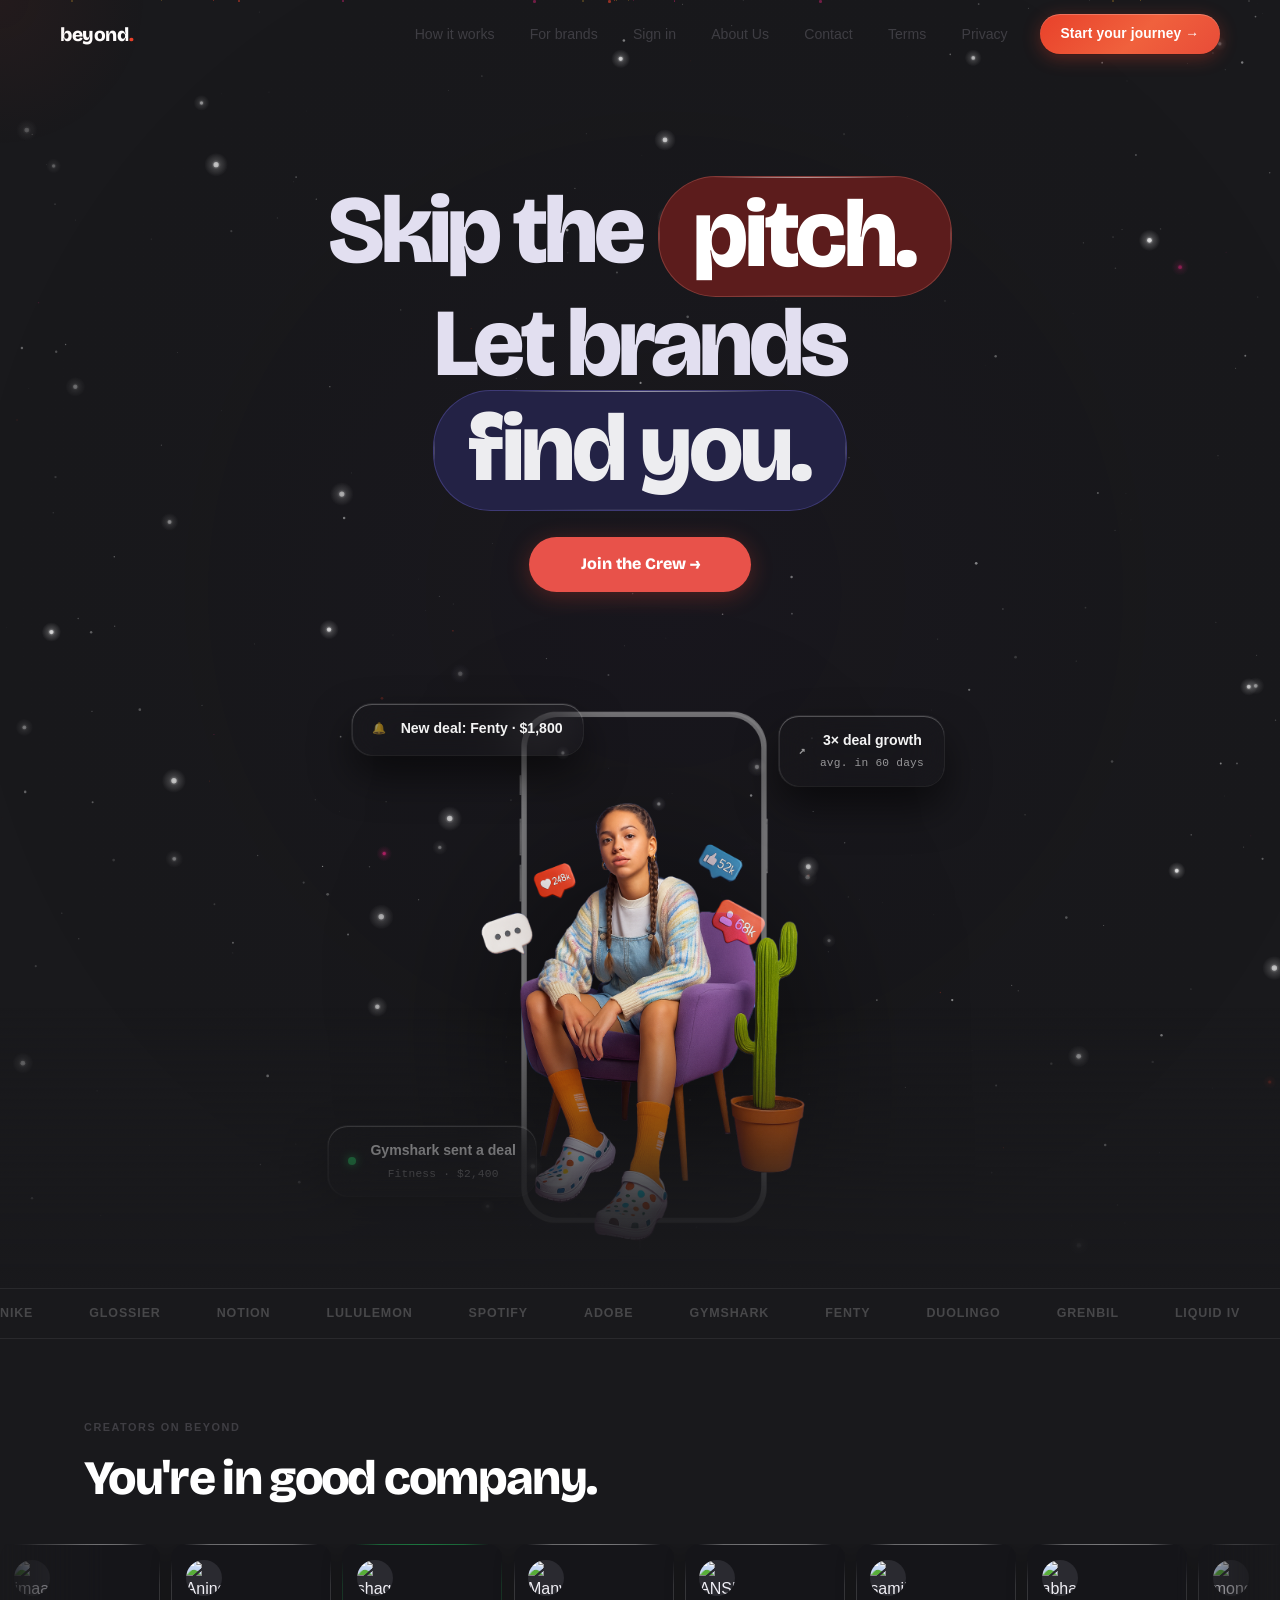
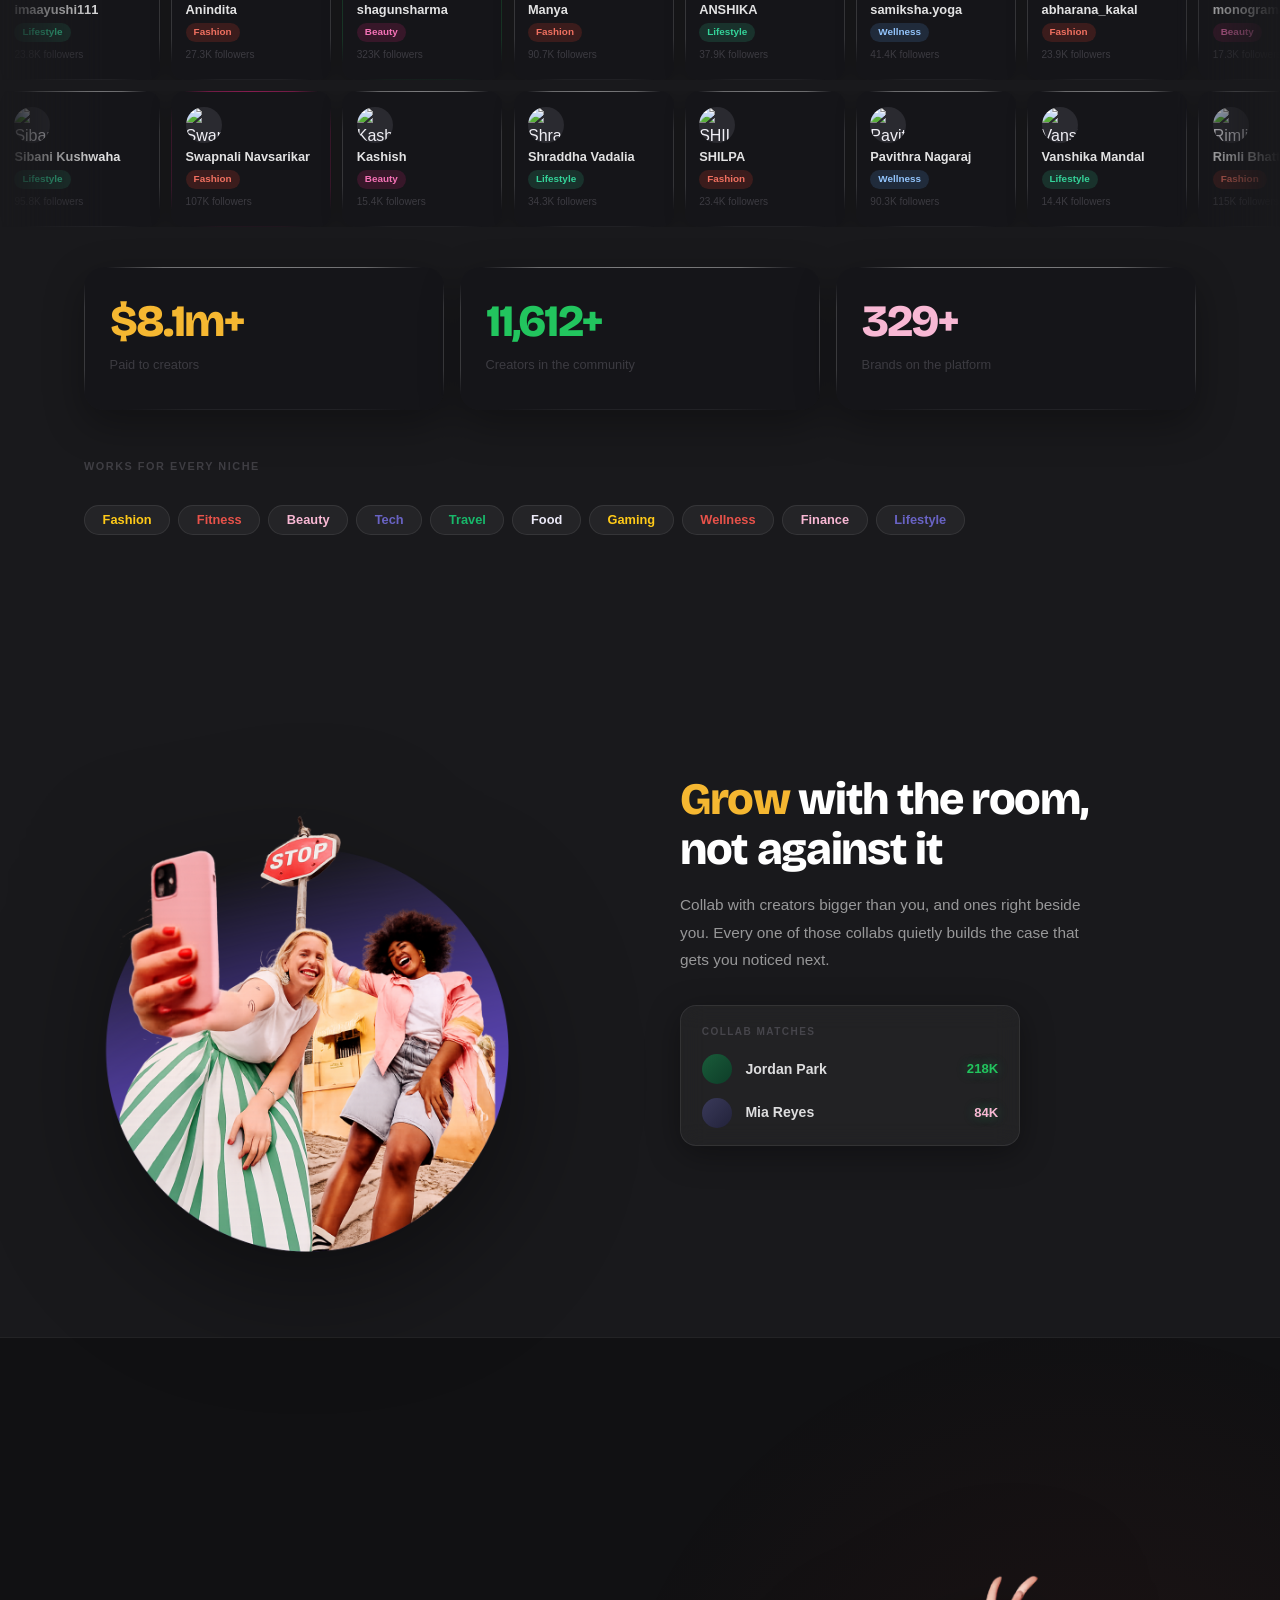
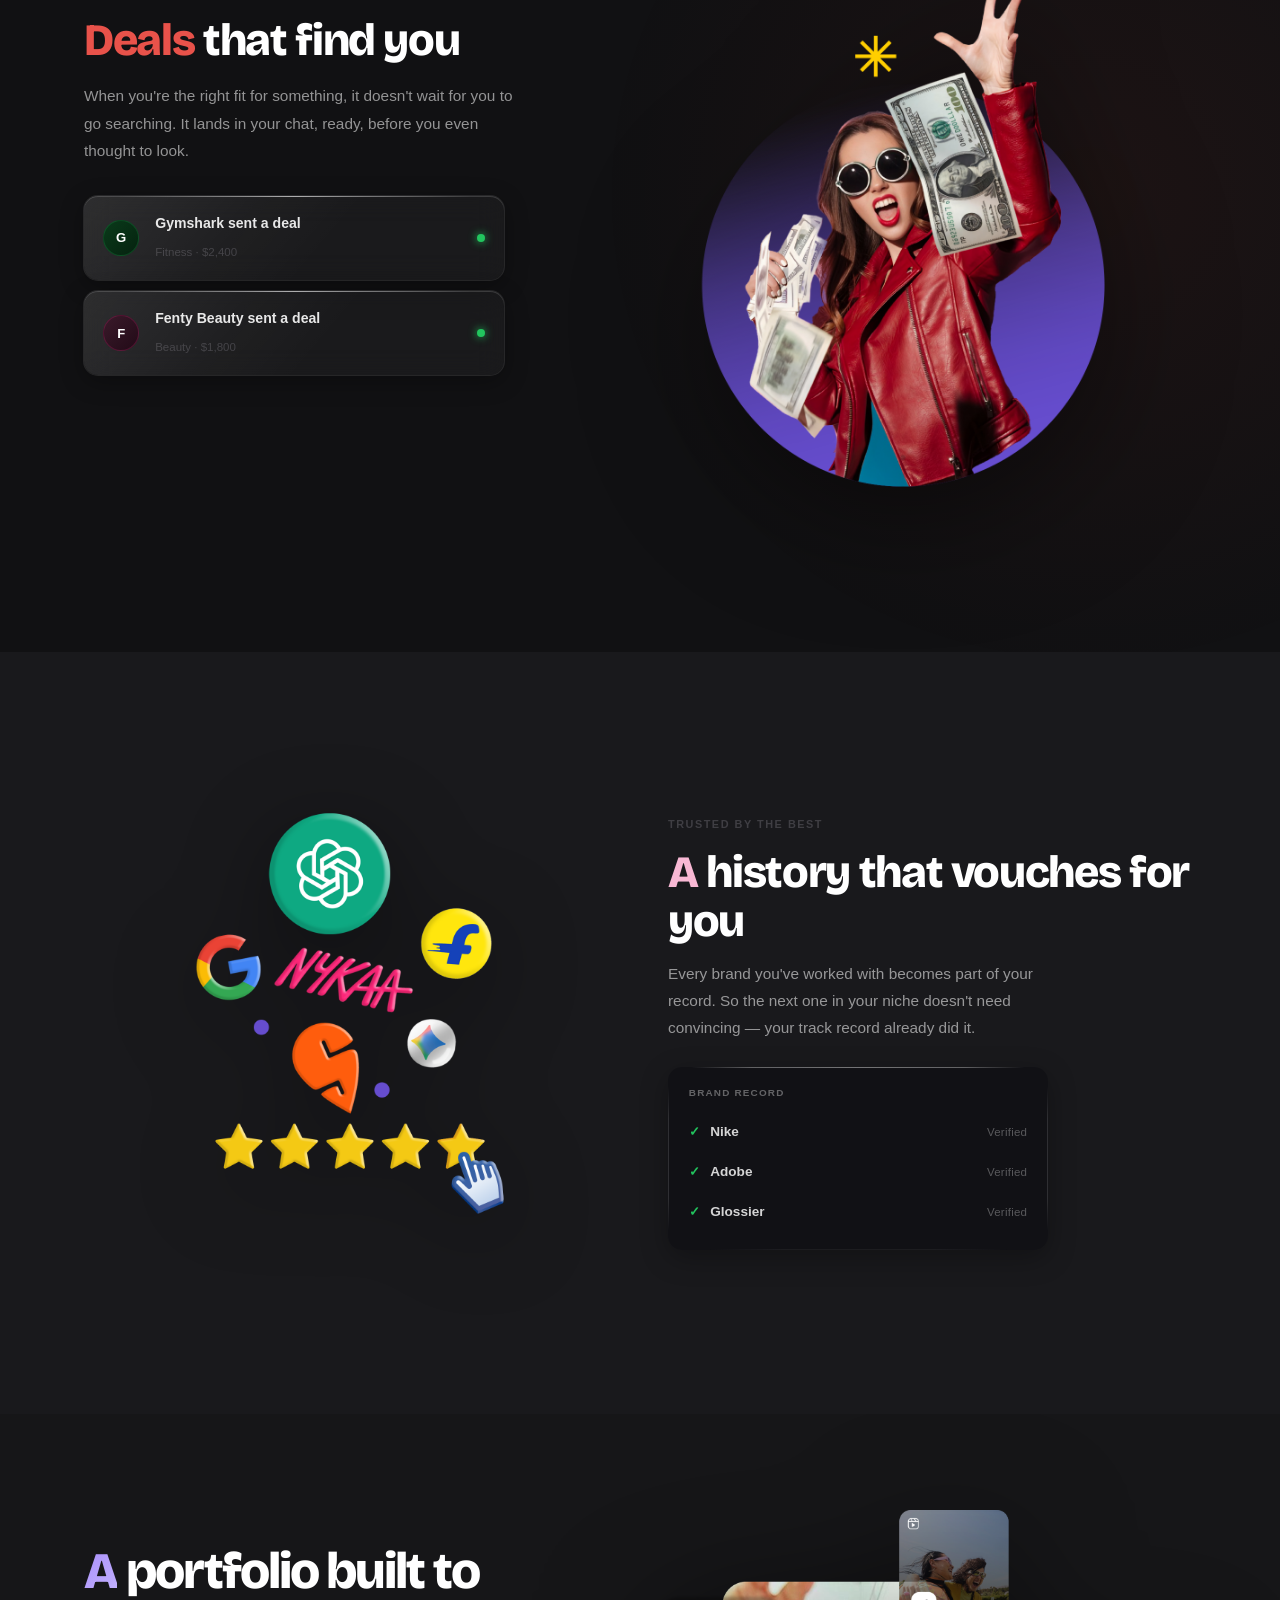
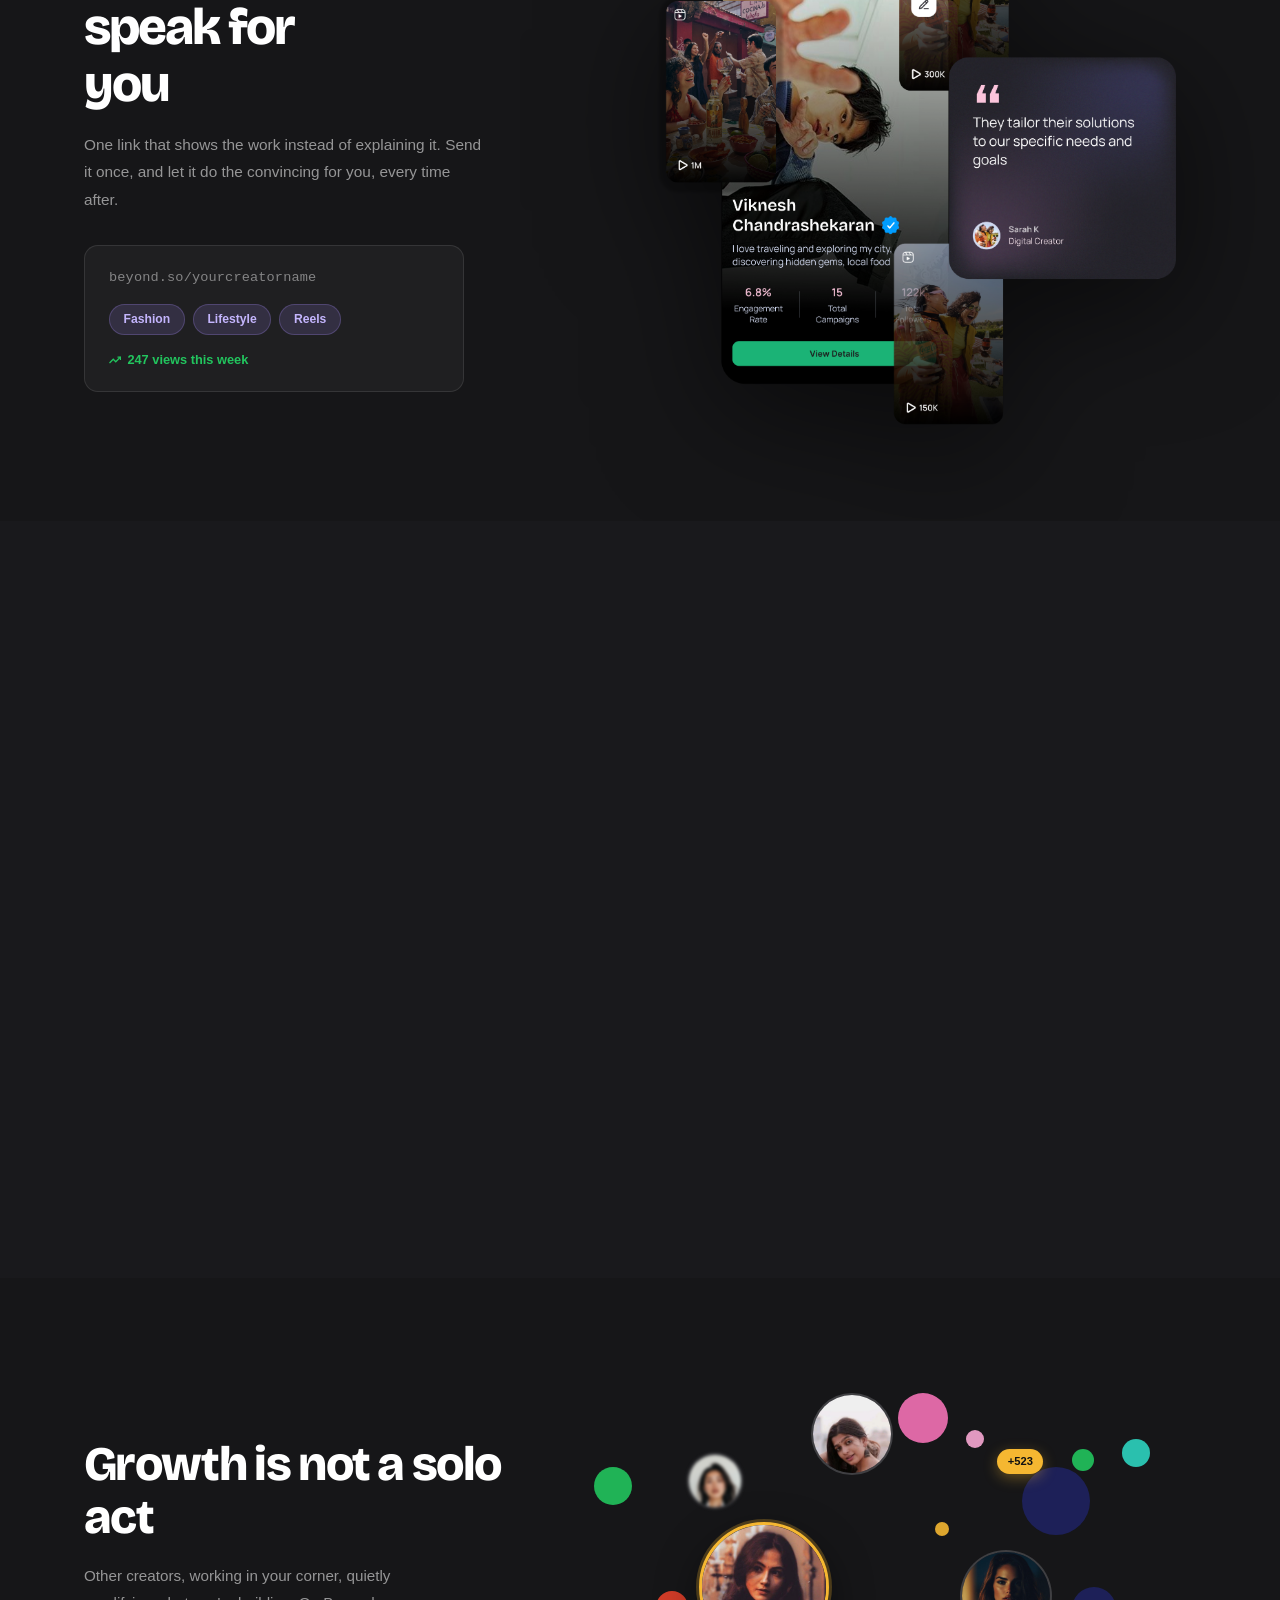
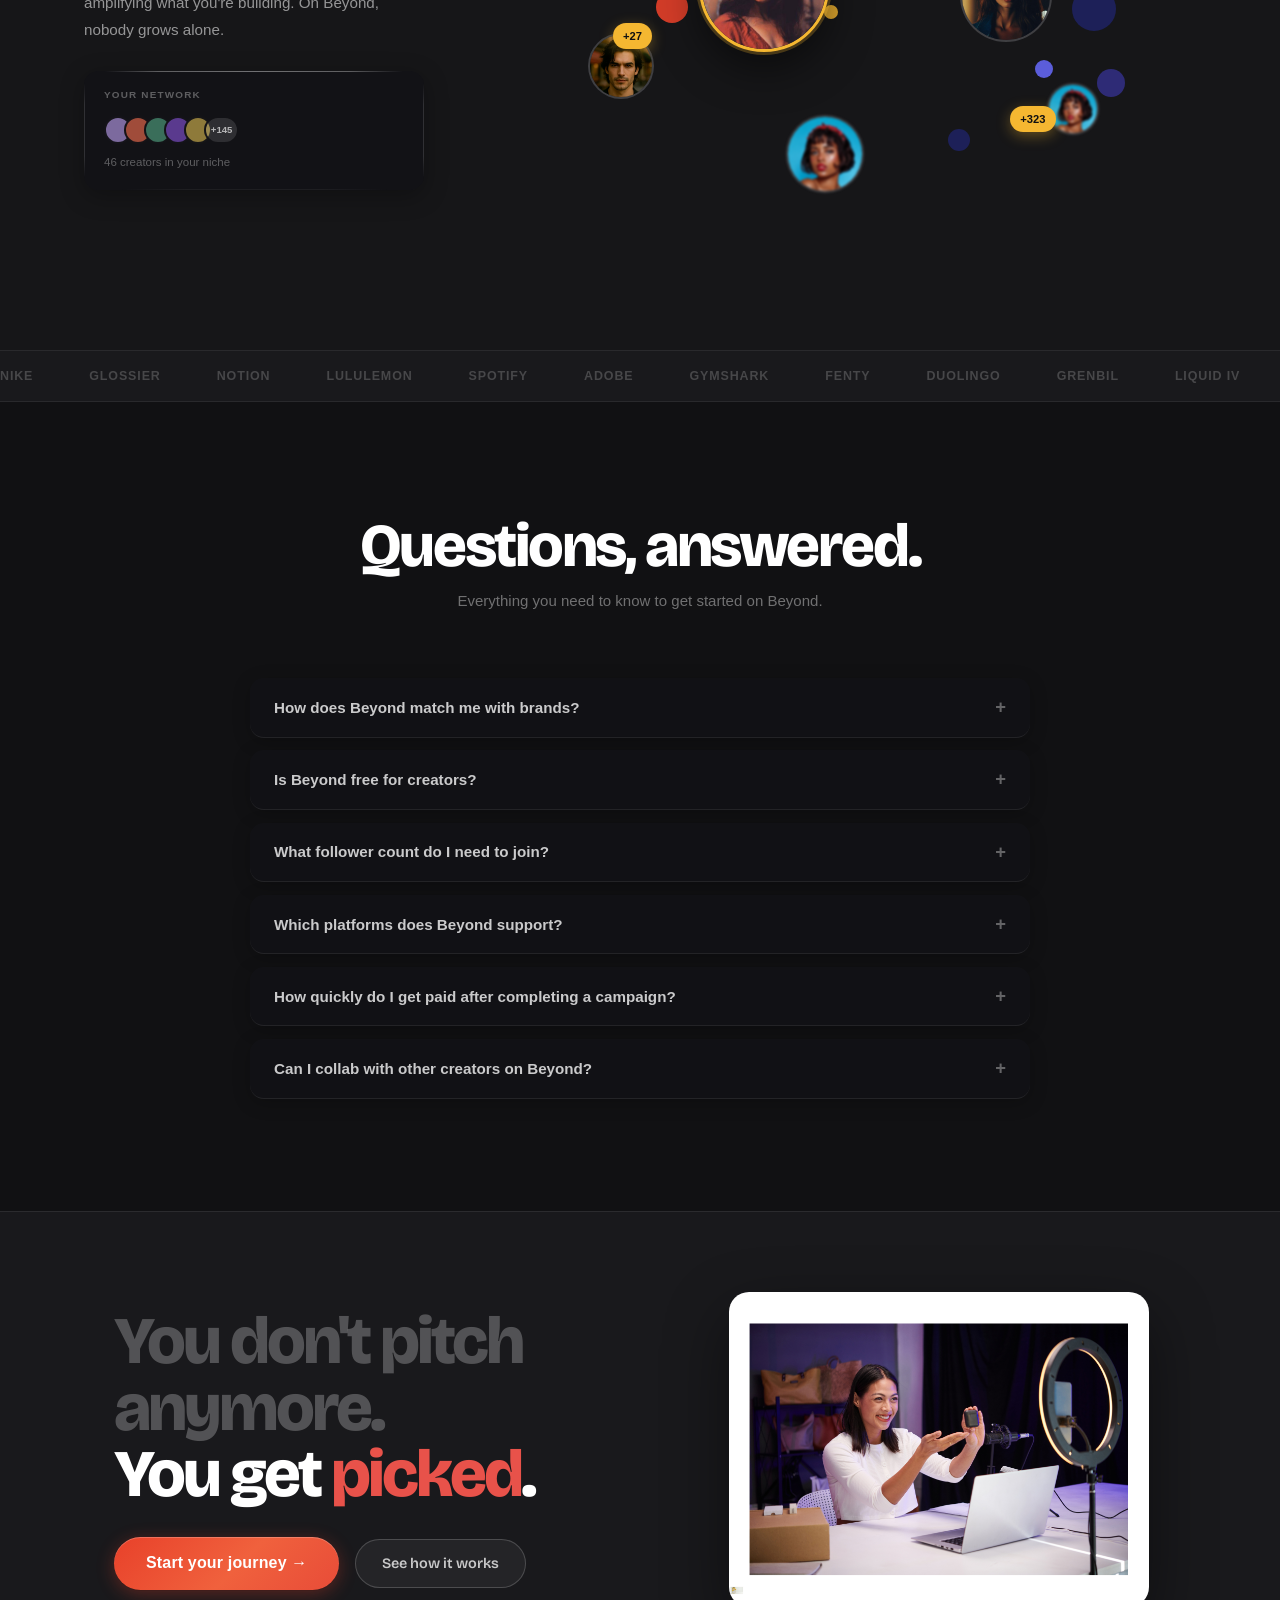
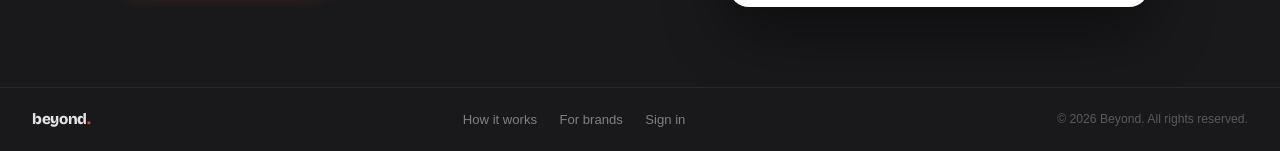
==== commit cd7e7992: "Update index.html" ====
--- a/index.html
+++ b/index.html
@@ -131,7 +131,7 @@
           </div>
         </div>
         <!-- Phone image -->
-        <img src="images/hero-phone.png" alt="Creator in phone frame with deal notifications" class="hero__phone floating" />
+        <img src="hero-phone.png" alt="Creator in phone frame with deal notifications" class="hero__phone floating" />
         <!-- Bottom-left deal card -->
         <div class="hero__card hero__card--bl">
           <span class="hcard-dot hcard-dot--green"></span>
@@ -176,25 +176,25 @@
           <div class="creators__row creators__row--marquee">
             <div class="ccard-track ccard-track--left">
               <!-- set A -->
-              <div class="ccard"><img class="ccard__av ccard__av--img" src="images/1.jpg" alt="imaayushi111"><span class="ccard__name">imaayushi111</span><span class="ccard__niche niche--lifestyle">Lifestyle</span><span class="ccard__fans">23.8K followers</span></div>
-              <div class="ccard"><img class="ccard__av ccard__av--img" src="images/2.jpg" alt="Anindita"><span class="ccard__name">Anindita</span><span class="ccard__niche niche--fashion">Fashion</span><span class="ccard__fans">27.3K followers</span></div>
+              <div class="ccard"><img class="ccard__av ccard__av--img" src="1.jpg" alt="imaayushi111"><span class="ccard__name">imaayushi111</span><span class="ccard__niche niche--lifestyle">Lifestyle</span><span class="ccard__fans">23.8K followers</span></div>
+              <div class="ccard"><img class="ccard__av ccard__av--img" src="2.jpg" alt="Anindita"><span class="ccard__name">Anindita</span><span class="ccard__niche niche--fashion">Fashion</span><span class="ccard__fans">27.3K followers</span></div>
               <div class="ccard ccard--hl"><img class="ccard__av ccard__av--img" src="images/3.jpg" alt="shagunsharma"><span class="ccard__name">shagunsharma</span><span class="ccard__niche niche--beauty">Beauty</span><span class="ccard__fans">323K followers</span></div>
-              <div class="ccard"><img class="ccard__av ccard__av--img" src="images/4.jpg" alt="Manya"><span class="ccard__name">Manya</span><span class="ccard__niche niche--fashion">Fashion</span><span class="ccard__fans">90.7K followers</span></div>
-              <div class="ccard"><img class="ccard__av ccard__av--img" src="images/5.jpg" alt="ANSHIKA"><span class="ccard__name">ANSHIKA</span><span class="ccard__niche niche--lifestyle">Lifestyle</span><span class="ccard__fans">37.9K followers</span></div>
-              <div class="ccard"><img class="ccard__av ccard__av--img" src="images/6.jpg" alt="samiksha.yoga"><span class="ccard__name">samiksha.yoga</span><span class="ccard__niche niche--wellness">Wellness</span><span class="ccard__fans">41.4K followers</span></div>
-              <div class="ccard"><img class="ccard__av ccard__av--img" src="images/7.jpg" alt="abharana_kakal"><span class="ccard__name">abharana_kakal</span><span class="ccard__niche niche--fashion">Fashion</span><span class="ccard__fans">23.9K followers</span></div>
-              <div class="ccard"><img class="ccard__av ccard__av--img" src="images/8.jpg" alt="monogramaura"><span class="ccard__name">monogramaura</span><span class="ccard__niche niche--beauty">Beauty</span><span class="ccard__fans">17.3K followers</span></div>
-              <div class="ccard"><img class="ccard__av ccard__av--img" src="images/9.jpg" alt="alankara_by_ani"><span class="ccard__name">alankara_by_ani</span><span class="ccard__niche niche--fashion">Fashion</span><span class="ccard__fans">34.2K followers</span></div>
+              <div class="ccard"><img class="ccard__av ccard__av--img" src="4.jpg" alt="Manya"><span class="ccard__name">Manya</span><span class="ccard__niche niche--fashion">Fashion</span><span class="ccard__fans">90.7K followers</span></div>
+              <div class="ccard"><img class="ccard__av ccard__av--img" src="5.jpg" alt="ANSHIKA"><span class="ccard__name">ANSHIKA</span><span class="ccard__niche niche--lifestyle">Lifestyle</span><span class="ccard__fans">37.9K followers</span></div>
+              <div class="ccard"><img class="ccard__av ccard__av--img" src="6.jpg" alt="samiksha.yoga"><span class="ccard__name">samiksha.yoga</span><span class="ccard__niche niche--wellness">Wellness</span><span class="ccard__fans">41.4K followers</span></div>
+              <div class="ccard"><img class="ccard__av ccard__av--img" src="7.jpg" alt="abharana_kakal"><span class="ccard__name">abharana_kakal</span><span class="ccard__niche niche--fashion">Fashion</span><span class="ccard__fans">23.9K followers</span></div>
+              <div class="ccard"><img class="ccard__av ccard__av--img" src="8.jpg" alt="monogramaura"><span class="ccard__name">monogramaura</span><span class="ccard__niche niche--beauty">Beauty</span><span class="ccard__fans">17.3K followers</span></div>
+              <div class="ccard"><img class="ccard__av ccard__av--img" src="9.jpg" alt="alankara_by_ani"><span class="ccard__name">alankara_by_ani</span><span class="ccard__niche niche--fashion">Fashion</span><span class="ccard__fans">34.2K followers</span></div>
               <!-- set B — duplicate for seamless loop -->
-              <div class="ccard"><img class="ccard__av ccard__av--img" src="images/1.jpg" alt="imaayushi111"><span class="ccard__name">imaayushi111</span><span class="ccard__niche niche--lifestyle">Lifestyle</span><span class="ccard__fans">23.8K followers</span></div>
-              <div class="ccard"><img class="ccard__av ccard__av--img" src="images/2.jpg" alt="Anindita"><span class="ccard__name">Anindita</span><span class="ccard__niche niche--fashion">Fashion</span><span class="ccard__fans">27.3K followers</span></div>
-              <div class="ccard ccard--hl"><img class="ccard__av ccard__av--img" src="images/3.jpg" alt="shagunsharma"><span class="ccard__name">shagunsharma</span><span class="ccard__niche niche--beauty">Beauty</span><span class="ccard__fans">323K followers</span></div>
-              <div class="ccard"><img class="ccard__av ccard__av--img" src="images/4.jpg" alt="Manya"><span class="ccard__name">Manya</span><span class="ccard__niche niche--fashion">Fashion</span><span class="ccard__fans">90.7K followers</span></div>
-              <div class="ccard"><img class="ccard__av ccard__av--img" src="images/5.jpg" alt="ANSHIKA"><span class="ccard__name">ANSHIKA</span><span class="ccard__niche niche--lifestyle">Lifestyle</span><span class="ccard__fans">37.9K followers</span></div>
-              <div class="ccard"><img class="ccard__av ccard__av--img" src="images/6.jpg" alt="samiksha.yoga"><span class="ccard__name">samiksha.yoga</span><span class="ccard__niche niche--wellness">Wellness</span><span class="ccard__fans">41.4K followers</span></div>
-              <div class="ccard"><img class="ccard__av ccard__av--img" src="images/7.jpg" alt="abharana_kakal"><span class="ccard__name">abharana_kakal</span><span class="ccard__niche niche--fashion">Fashion</span><span class="ccard__fans">23.9K followers</span></div>
-              <div class="ccard"><img class="ccard__av ccard__av--img" src="images/8.jpg" alt="monogramaura"><span class="ccard__name">monogramaura</span><span class="ccard__niche niche--beauty">Beauty</span><span class="ccard__fans">17.3K followers</span></div>
-              <div class="ccard"><img class="ccard__av ccard__av--img" src="images/9.jpg" alt="alankara_by_ani"><span class="ccard__name">alankara_by_ani</span><span class="ccard__niche niche--fashion">Fashion</span><span class="ccard__fans">34.2K followers</span></div>
+              <div class="ccard"><img class="ccard__av ccard__av--img" src="1.jpg" alt="imaayushi111"><span class="ccard__name">imaayushi111</span><span class="ccard__niche niche--lifestyle">Lifestyle</span><span class="ccard__fans">23.8K followers</span></div>
+              <div class="ccard"><img class="ccard__av ccard__av--img" src="2.jpg" alt="Anindita"><span class="ccard__name">Anindita</span><span class="ccard__niche niche--fashion">Fashion</span><span class="ccard__fans">27.3K followers</span></div>
+              <div class="ccard ccard--hl"><img class="ccard__av ccard__av--img" src="3.jpg" alt="shagunsharma"><span class="ccard__name">shagunsharma</span><span class="ccard__niche niche--beauty">Beauty</span><span class="ccard__fans">323K followers</span></div>
+              <div class="ccard"><img class="ccard__av ccard__av--img" src="4.jpg" alt="Manya"><span class="ccard__name">Manya</span><span class="ccard__niche niche--fashion">Fashion</span><span class="ccard__fans">90.7K followers</span></div>
+              <div class="ccard"><img class="ccard__av ccard__av--img" src="5.jpg" alt="ANSHIKA"><span class="ccard__name">ANSHIKA</span><span class="ccard__niche niche--lifestyle">Lifestyle</span><span class="ccard__fans">37.9K followers</span></div>
+              <div class="ccard"><img class="ccard__av ccard__av--img" src="6.jpg" alt="samiksha.yoga"><span class="ccard__name">samiksha.yoga</span><span class="ccard__niche niche--wellness">Wellness</span><span class="ccard__fans">41.4K followers</span></div>
+              <div class="ccard"><img class="ccard__av ccard__av--img" src="7.jpg" alt="abharana_kakal"><span class="ccard__name">abharana_kakal</span><span class="ccard__niche niche--fashion">Fashion</span><span class="ccard__fans">23.9K followers</span></div>
+              <div class="ccard"><img class="ccard__av ccard__av--img" src="8.jpg" alt="monogramaura"><span class="ccard__name">monogramaura</span><span class="ccard__niche niche--beauty">Beauty</span><span class="ccard__fans">17.3K followers</span></div>
+              <div class="ccard"><img class="ccard__av ccard__av--img" src="9.jpg" alt="alankara_by_ani"><span class="ccard__name">alankara_by_ani</span><span class="ccard__niche niche--fashion">Fashion</span><span class="ccard__fans">34.2K followers</span></div>
             </div>
           </div>
 
@@ -202,25 +202,25 @@
           <div class="creators__row creators__row--marquee">
             <div class="ccard-track ccard-track--right">
               <!-- set A -->
-              <div class="ccard"><img class="ccard__av ccard__av--img" src="images/10.jpg" alt="Sibani Kushwaha"><span class="ccard__name">Sibani Kushwaha</span><span class="ccard__niche niche--lifestyle">Lifestyle</span><span class="ccard__fans">95.8K followers</span></div>
-              <div class="ccard ccard--hl2"><img class="ccard__av ccard__av--img" src="images/11.jpg" alt="Swapnali Navsarikar"><span class="ccard__name">Swapnali Navsarikar</span><span class="ccard__niche niche--fashion">Fashion</span><span class="ccard__fans">107K followers</span></div>
-              <div class="ccard"><img class="ccard__av ccard__av--img" src="images/12.jpg" alt="Kashish"><span class="ccard__name">Kashish</span><span class="ccard__niche niche--beauty">Beauty</span><span class="ccard__fans">15.4K followers</span></div>
-              <div class="ccard"><img class="ccard__av ccard__av--img" src="images/13.jpg" alt="Shraddha Vadalia"><span class="ccard__name">Shraddha Vadalia</span><span class="ccard__niche niche--lifestyle">Lifestyle</span><span class="ccard__fans">34.3K followers</span></div>
-              <div class="ccard"><img class="ccard__av ccard__av--img" src="images/14.jpg" alt="SHILPA"><span class="ccard__name">SHILPA</span><span class="ccard__niche niche--fashion">Fashion</span><span class="ccard__fans">23.4K followers</span></div>
-              <div class="ccard"><img class="ccard__av ccard__av--img" src="images/15.jpg" alt="Pavithra Nagaraj"><span class="ccard__name">Pavithra Nagaraj</span><span class="ccard__niche niche--wellness">Wellness</span><span class="ccard__fans">90.3K followers</span></div>
-              <div class="ccard"><img class="ccard__av ccard__av--img" src="images/16.jpg" alt="Vanshika Mandal"><span class="ccard__name">Vanshika Mandal</span><span class="ccard__niche niche--lifestyle">Lifestyle</span><span class="ccard__fans">14.4K followers</span></div>
-              <div class="ccard"><img class="ccard__av ccard__av--img" src="images/17.jpg" alt="Rimli Bhattacharjee"><span class="ccard__name">Rimli Bhattacharjee</span><span class="ccard__niche niche--fashion">Fashion</span><span class="ccard__fans">115K followers</span></div>
-              <div class="ccard ccard--hl"><img class="ccard__av ccard__av--img" src="images/18.jpg" alt="DHANALAKSHMI"><span class="ccard__name">DHANALAKSHMI</span><span class="ccard__niche niche--lifestyle">Lifestyle</span><span class="ccard__fans">389K followers</span></div>
+              <div class="ccard"><img class="ccard__av ccard__av--img" src="10.jpg" alt="Sibani Kushwaha"><span class="ccard__name">Sibani Kushwaha</span><span class="ccard__niche niche--lifestyle">Lifestyle</span><span class="ccard__fans">95.8K followers</span></div>
+              <div class="ccard ccard--hl2"><img class="ccard__av ccard__av--img" src="11.jpg" alt="Swapnali Navsarikar"><span class="ccard__name">Swapnali Navsarikar</span><span class="ccard__niche niche--fashion">Fashion</span><span class="ccard__fans">107K followers</span></div>
+              <div class="ccard"><img class="ccard__av ccard__av--img" src="12.jpg" alt="Kashish"><span class="ccard__name">Kashish</span><span class="ccard__niche niche--beauty">Beauty</span><span class="ccard__fans">15.4K followers</span></div>
+              <div class="ccard"><img class="ccard__av ccard__av--img" src="13.jpg" alt="Shraddha Vadalia"><span class="ccard__name">Shraddha Vadalia</span><span class="ccard__niche niche--lifestyle">Lifestyle</span><span class="ccard__fans">34.3K followers</span></div>
+              <div class="ccard"><img class="ccard__av ccard__av--img" src="14.jpg" alt="SHILPA"><span class="ccard__name">SHILPA</span><span class="ccard__niche niche--fashion">Fashion</span><span class="ccard__fans">23.4K followers</span></div>
+              <div class="ccard"><img class="ccard__av ccard__av--img" src="15.jpg" alt="Pavithra Nagaraj"><span class="ccard__name">Pavithra Nagaraj</span><span class="ccard__niche niche--wellness">Wellness</span><span class="ccard__fans">90.3K followers</span></div>
+              <div class="ccard"><img class="ccard__av ccard__av--img" src="16.jpg" alt="Vanshika Mandal"><span class="ccard__name">Vanshika Mandal</span><span class="ccard__niche niche--lifestyle">Lifestyle</span><span class="ccard__fans">14.4K followers</span></div>
+              <div class="ccard"><img class="ccard__av ccard__av--img" src="17.jpg" alt="Rimli Bhattacharjee"><span class="ccard__name">Rimli Bhattacharjee</span><span class="ccard__niche niche--fashion">Fashion</span><span class="ccard__fans">115K followers</span></div>
+              <div class="ccard ccard--hl"><img class="ccard__av ccard__av--img" src="18.jpg" alt="DHANALAKSHMI"><span class="ccard__name">DHANALAKSHMI</span><span class="ccard__niche niche--lifestyle">Lifestyle</span><span class="ccard__fans">389K followers</span></div>
               <!-- set B — duplicate for seamless loop -->
-              <div class="ccard"><img class="ccard__av ccard__av--img" src="images/10.jpg" alt="Sibani Kushwaha"><span class="ccard__name">Sibani Kushwaha</span><span class="ccard__niche niche--lifestyle">Lifestyle</span><span class="ccard__fans">95.8K followers</span></div>
-              <div class="ccard ccard--hl2"><img class="ccard__av ccard__av--img" src="images/11.jpg" alt="Swapnali Navsarikar"><span class="ccard__name">Swapnali Navsarikar</span><span class="ccard__niche niche--fashion">Fashion</span><span class="ccard__fans">107K followers</span></div>
-              <div class="ccard"><img class="ccard__av ccard__av--img" src="images/12.jpg" alt="Kashish"><span class="ccard__name">Kashish</span><span class="ccard__niche niche--beauty">Beauty</span><span class="ccard__fans">15.4K followers</span></div>
-              <div class="ccard"><img class="ccard__av ccard__av--img" src="images/13.jpg" alt="Shraddha Vadalia"><span class="ccard__name">Shraddha Vadalia</span><span class="ccard__niche niche--lifestyle">Lifestyle</span><span class="ccard__fans">34.3K followers</span></div>
-              <div class="ccard"><img class="ccard__av ccard__av--img" src="images/14.jpg" alt="SHILPA"><span class="ccard__name">SHILPA</span><span class="ccard__niche niche--fashion">Fashion</span><span class="ccard__fans">23.4K followers</span></div>
-              <div class="ccard"><img class="ccard__av ccard__av--img" src="images/15.jpg" alt="Pavithra Nagaraj"><span class="ccard__name">Pavithra Nagaraj</span><span class="ccard__niche niche--wellness">Wellness</span><span class="ccard__fans">90.3K followers</span></div>
-              <div class="ccard"><img class="ccard__av ccard__av--img" src="images/16.jpg" alt="Vanshika Mandal"><span class="ccard__name">Vanshika Mandal</span><span class="ccard__niche niche--lifestyle">Lifestyle</span><span class="ccard__fans">14.4K followers</span></div>
-              <div class="ccard"><img class="ccard__av ccard__av--img" src="images/17.jpg" alt="Rimli Bhattacharjee"><span class="ccard__name">Rimli Bhattacharjee</span><span class="ccard__niche niche--fashion">Fashion</span><span class="ccard__fans">115K followers</span></div>
-              <div class="ccard ccard--hl"><img class="ccard__av ccard__av--img" src="images/18.jpg" alt="DHANALAKSHMI"><span class="ccard__name">DHANALAKSHMI</span><span class="ccard__niche niche--lifestyle">Lifestyle</span><span class="ccard__fans">389K followers</span></div>
+              <div class="ccard"><img class="ccard__av ccard__av--img" src="10.jpg" alt="Sibani Kushwaha"><span class="ccard__name">Sibani Kushwaha</span><span class="ccard__niche niche--lifestyle">Lifestyle</span><span class="ccard__fans">95.8K followers</span></div>
+              <div class="ccard ccard--hl2"><img class="ccard__av ccard__av--img" src="11.jpg" alt="Swapnali Navsarikar"><span class="ccard__name">Swapnali Navsarikar</span><span class="ccard__niche niche--fashion">Fashion</span><span class="ccard__fans">107K followers</span></div>
+              <div class="ccard"><img class="ccard__av ccard__av--img" src="12.jpg" alt="Kashish"><span class="ccard__name">Kashish</span><span class="ccard__niche niche--beauty">Beauty</span><span class="ccard__fans">15.4K followers</span></div>
+              <div class="ccard"><img class="ccard__av ccard__av--img" src="13.jpg" alt="Shraddha Vadalia"><span class="ccard__name">Shraddha Vadalia</span><span class="ccard__niche niche--lifestyle">Lifestyle</span><span class="ccard__fans">34.3K followers</span></div>
+              <div class="ccard"><img class="ccard__av ccard__av--img" src="14.jpg" alt="SHILPA"><span class="ccard__name">SHILPA</span><span class="ccard__niche niche--fashion">Fashion</span><span class="ccard__fans">23.4K followers</span></div>
+              <div class="ccard"><img class="ccard__av ccard__av--img" src="15.jpg" alt="Pavithra Nagaraj"><span class="ccard__name">Pavithra Nagaraj</span><span class="ccard__niche niche--wellness">Wellness</span><span class="ccard__fans">90.3K followers</span></div>
+              <div class="ccard"><img class="ccard__av ccard__av--img" src="16.jpg" alt="Vanshika Mandal"><span class="ccard__name">Vanshika Mandal</span><span class="ccard__niche niche--lifestyle">Lifestyle</span><span class="ccard__fans">14.4K followers</span></div>
+              <div class="ccard"><img class="ccard__av ccard__av--img" src="17.jpg" alt="Rimli Bhattacharjee"><span class="ccard__name">Rimli Bhattacharjee</span><span class="ccard__niche niche--fashion">Fashion</span><span class="ccard__fans">115K followers</span></div>
+              <div class="ccard ccard--hl"><img class="ccard__av ccard__av--img" src="18.jpg" alt="DHANALAKSHMI"><span class="ccard__name">DHANALAKSHMI</span><span class="ccard__niche niche--lifestyle">Lifestyle</span><span class="ccard__fans">389K followers</span></div>
             </div>
           </div>
 
@@ -265,7 +265,7 @@
     <section class="fsec2" id="grow">
       <div class="container fsec__inner">
         <div class="fsec__img-col" data-aos="fade-right">
-          <img src="images/girls-selfie.png" alt="Two creators taking a selfie" class="fsec__circle-img floating-slow" />
+          <img src="girls-selfie.png" alt="Two creators taking a selfie" class="fsec__circle-img floating-slow" />
         </div>
         <div class="fsec__text-col" data-aos="fade-left">
           <h2 class="fsec__title">
@@ -322,7 +322,7 @@
           </div>
         </div>
         <div class="fsec__img-col" data-aos="fade-left">
-          <img src="images/money-girl.png" alt="Creator celebrating deals" class="fsec__circle-img floating-slow" />
+          <img src="money-girl.png" alt="Creator celebrating deals" class="fsec__circle-img floating-slow" />
         </div>
       </div>
     </section>
@@ -331,7 +331,7 @@
     <section class="brands-proof" id="brands">
       <div class="container brands-proof__inner">
         <div class="brands-proof__image" data-aos="fade-right">
-          <img src="images/brands-stars.png" alt="Top brand logos and 5-star ratings" class="floating" />
+          <img src="brands-stars.png" alt="Top brand logos and 5-star ratings" class="floating" />
         </div>
         <div class="brands-proof__text" data-aos="fade-left">
           <p class="section-label">TRUSTED BY THE BEST</p>
@@ -395,7 +395,7 @@
         <!-- RIGHT IMAGE -->
         <div class="portfolio-sec__img-col" data-aos="fade-left">
           <img
-            src="images/portfolio-mockup.png"
+            src="portfolio-mockup.png"
             alt="Creator portfolio mockup showing profile card and testimonial"
             class="portfolio-sec__img"
           />
@@ -412,7 +412,7 @@
         <div class="dms-sec__img-col" data-aos="fade-right">
           <div class="dms-placeholder">
             <img
-              src="images/dm-mockup.png"
+              src="dm-mockup.png"
               alt="DMs that never miss a lead — phone mockup"
               class="dms-img"
               onerror="this.closest('.dms-placeholder').classList.add('dms-placeholder--empty')"
@@ -561,25 +561,25 @@
 
           <!-- ── AVATAR CIRCLES ── -->
           <div class="bubble av" style="--s:82px;  --t:2%;  --l:38%; --delay:0s">
-            <img src="images/av-top.jpg" alt="Creator" />
+            <img src="av-top.jpg" alt="Creator" />
           </div>
           <div class="bubble av" style="--s:56px;  --t:15%; --l:18%; --delay:1.2s; filter:blur(1.5px)">
-            <img src="images/av-topleft.jpg" alt="Creator" />
+            <img src="av-topleft.jpg" alt="Creator" />
           </div>
           <div class="bubble av av--center" style="--s:130px; --t:30%; --l:20%; --delay:.5s">
-            <img src="images/av-center.jpg" alt="Creator" />
+            <img src="av-center.jpg" alt="Creator" />
           </div>
           <div class="bubble av" style="--s:66px;  --t:54%; --l:2%;  --delay:1.8s">
-            <img src="images/av-left.jpg" alt="Creator" />
+            <img src="av-left.jpg" alt="Creator" />
           </div>
           <div class="bubble av" style="--s:78px;  --t:72%; --l:34%; --delay:.9s; filter:blur(1px)">
-            <img src="images/av-bottom.jpg" alt="Creator" />
+            <img src="av-bottom.jpg" alt="Creator" />
           </div>
           <div class="bubble av" style="--s:92px;  --t:36%; --l:62%; --delay:.3s">
-            <img src="images/av-right.jpg" alt="Creator" />
+            <img src="av-right.jpg" alt="Creator" />
           </div>
           <div class="bubble av" style="--s:52px;  --t:65%; --l:76%; --delay:1.5s; filter:blur(1px)">
-            <img src="images/av-bottomright.jpg" alt="Creator" />
+            <img src="av-bottomright.jpg" alt="Creator" />
           </div>
 
           <!-- ── DECORATIVE DOTS ── -->
@@ -714,7 +714,7 @@
         </div>
         <div class="ftcta__img-col" data-aos="fade-left">
           <div class="ftcta__card">
-            <img src="images/footer-girl.png" alt="Creator smiling and recording content" class="ftcta__card-img" />
+            <img src="footer-girl.png" alt="Creator smiling and recording content" class="ftcta__card-img" />
           </div>
         </div>
       </div>
--- a/style.css
+++ b/style.css
@@ -455,7 +455,7 @@
 
 .hero__headline {
   font-family: 'Bricolage Grotesque', sans-serif;
-  font-size: 120px;
+  font-size: 96px;
   font-weight: 800;
   line-height: 0.97;
   letter-spacing: -.04em;
@@ -559,6 +559,7 @@
   display: inline-block;
   width: min(400px, 86vw);
   z-index: 1;
+  margin-top: -3rem;
 }
 
 .hero__phone {
@@ -682,19 +683,60 @@
   letter-spacing: -.035em; line-height: 1.1;
 }
 
-.creators__grid { display: flex; flex-direction: column; gap: .7rem; margin-bottom: 2.5rem; }
-
-.creators__row {
-  display: grid;
-  grid-template-columns: repeat(8, 1fr);
+/* Grid breaks out of .container to span full viewport width */
+.creators__grid {
+  display: flex;
+  flex-direction: column;
   gap: .7rem;
-}
-.creators__row--shift {
-  grid-template-columns: repeat(8, 1fr);
-  padding-left: 0;
-}
-
-/* Creator card */
+  margin-bottom: 2.5rem;
+  /* Break out of container */
+  width: 100vw;
+  margin-left: calc(50% - 50vw);
+  margin-right: calc(50% - 50vw);
+}
+
+/* Marquee row wrapper — clips overflow, adds left/right edge fades */
+.creators__row--marquee {
+  overflow: hidden;
+  position: relative;
+  /* Left & right fade-out masks */
+  -webkit-mask-image: linear-gradient(
+    to right,
+    transparent 0%,
+    #000 8%,
+    #000 92%,
+    transparent 100%
+  );
+  mask-image: linear-gradient(
+    to right,
+    transparent 0%,
+    #000 8%,
+    #000 92%,
+    transparent 100%
+  );
+}
+.creators__row--marquee:hover .ccard-track { animation-play-state: paused; }
+
+/* The scrolling track — uses flex, width is content-driven */
+.ccard-track {
+  display: flex;
+  gap: .7rem;
+  width: max-content;
+  will-change: transform;
+}
+.ccard-track--left  { animation: ccard-scroll-left  32s linear infinite; }
+.ccard-track--right { animation: ccard-scroll-right 32s linear infinite; }
+
+@keyframes ccard-scroll-left {
+  from { transform: translateX(0); }
+  to   { transform: translateX(-50%); }
+}
+@keyframes ccard-scroll-right {
+  from { transform: translateX(-50%); }
+  to   { transform: translateX(0); }
+}
+
+/* Creator card — fixed width inside the track */
 .ccard {
   background: rgba(22, 22, 26, 0.97);
   border: none;
@@ -705,6 +747,8 @@
   transition: all .3s var(--spring);
   position: relative; overflow: hidden;
   box-shadow: 0 6px 20px rgba(0,0,0,.28);
+  width: 160px;
+  flex-shrink: 0;
 }
 /* Kill old interior sheen */
 .ccard::before { display: none; }
@@ -779,6 +823,17 @@
   width: 36px; height: 36px; border-radius: 50%;
   background: var(--av); flex-shrink: 0;
   margin-bottom: .1rem; position: relative;
+}
+/* Photo avatar — overrides the colored circle */
+.ccard__av--img {
+  width: 36px; height: 36px;
+  border-radius: 50%;
+  object-fit: cover;
+  object-position: center top;
+  flex-shrink: 0;
+  margin-bottom: .1rem;
+  display: block;
+  background: #2a2a30;
 }
 .av-ring {
   position: absolute; inset: -3px;
@@ -2024,8 +2079,8 @@
    RESPONSIVE
    ══════════════════════════════════════════════════════════════ */
 @media (max-width: 1024px) {
-  .creators__row       { grid-template-columns: repeat(4,1fr); }
-  .creators__row--shift{ grid-template-columns: repeat(4,1fr); padding-left: 0; }
+  /* Cards slightly narrower on tablet */
+  .ccard { width: 145px; }
 }
 @media (max-width: 900px) {
   .nav__links, .nav__cta { display: none; }
@@ -2061,8 +2116,10 @@
 }
 @media (max-width: 600px) {
   .hero__headline { font-size: clamp(2rem, 9.5vw, 3rem); letter-spacing: -.025em; line-height: 1.0; }
-  .creators__row       { grid-template-columns: repeat(2,1fr); }
-  .creators__row--shift{ grid-template-columns: repeat(2,1fr); }
+  /* Narrower cards + slower scroll on mobile */
+  .ccard { width: 130px; }
+  .ccard-track--left  { animation-duration: 24s; }
+  .ccard-track--right { animation-duration: 24s; }
   /* .hero__card { display: none; } */
   .footer__cols { grid-template-columns: 1fr 1fr; }
 
